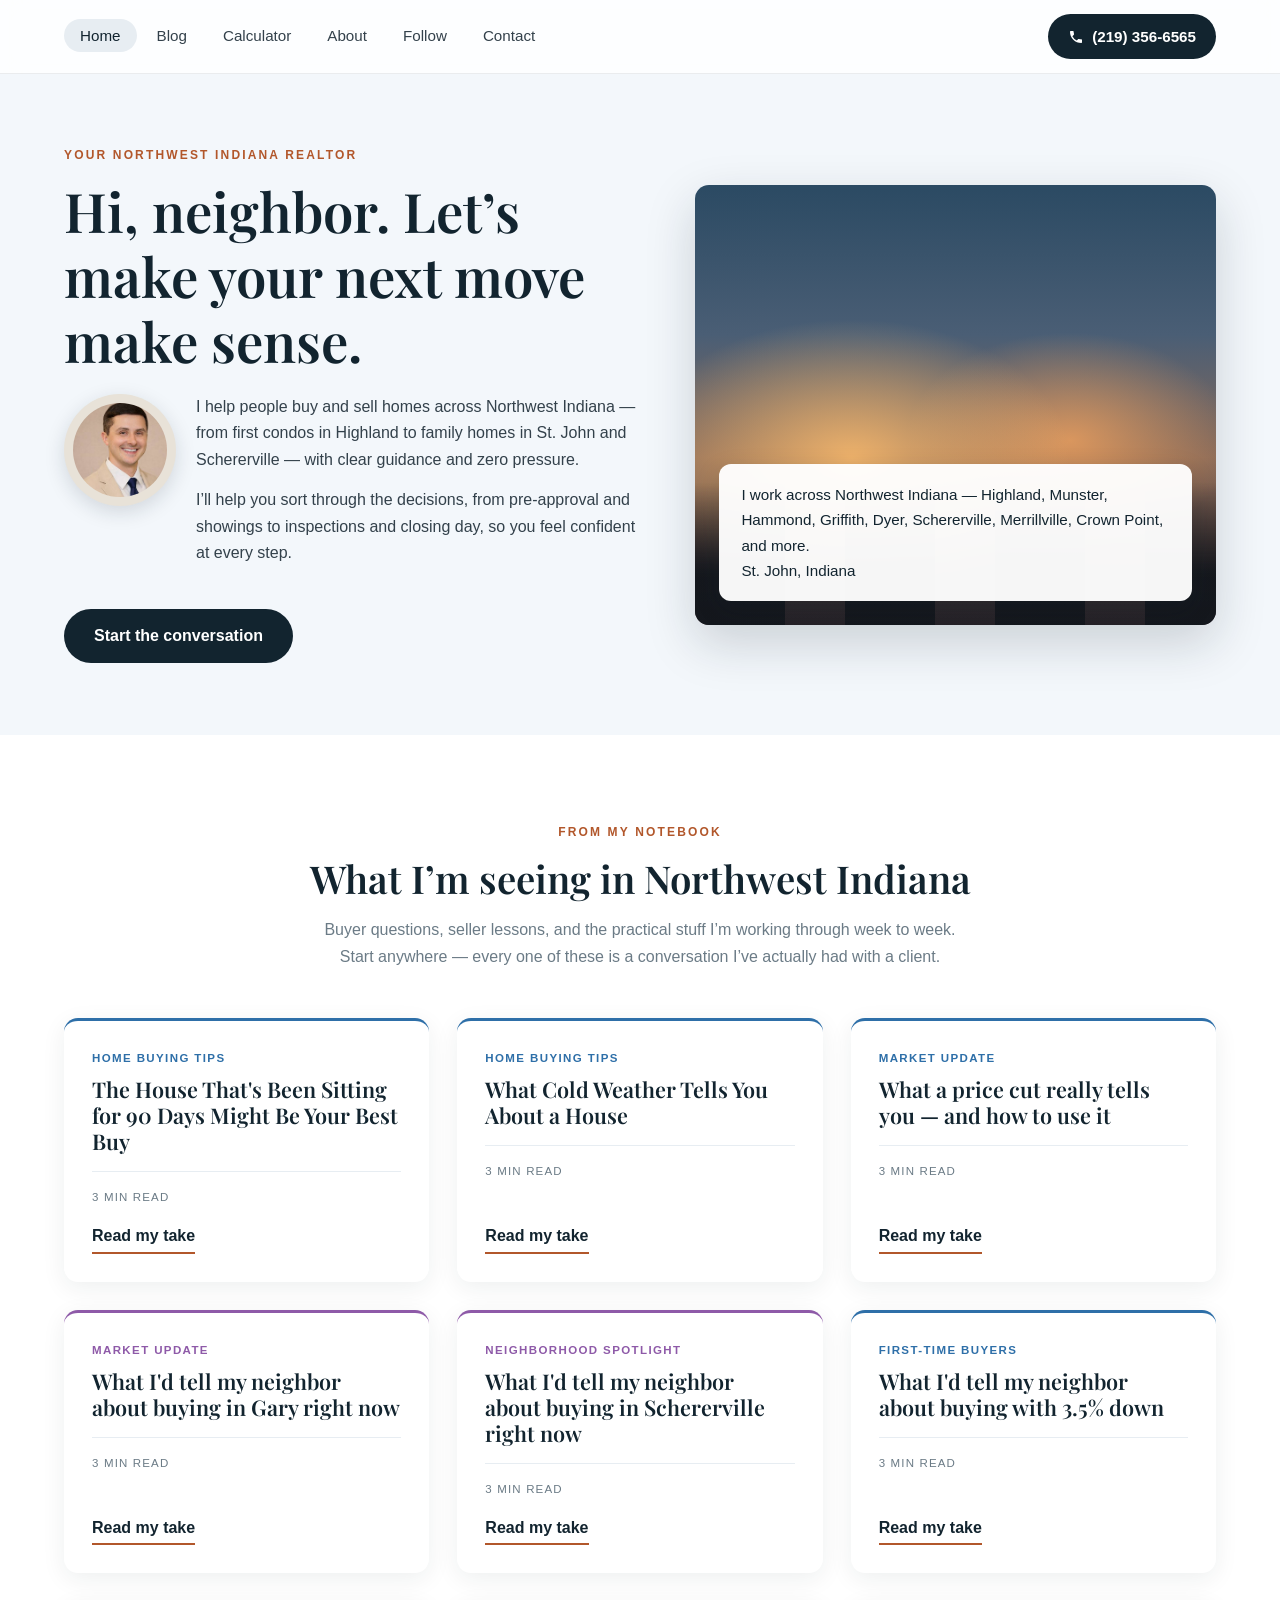
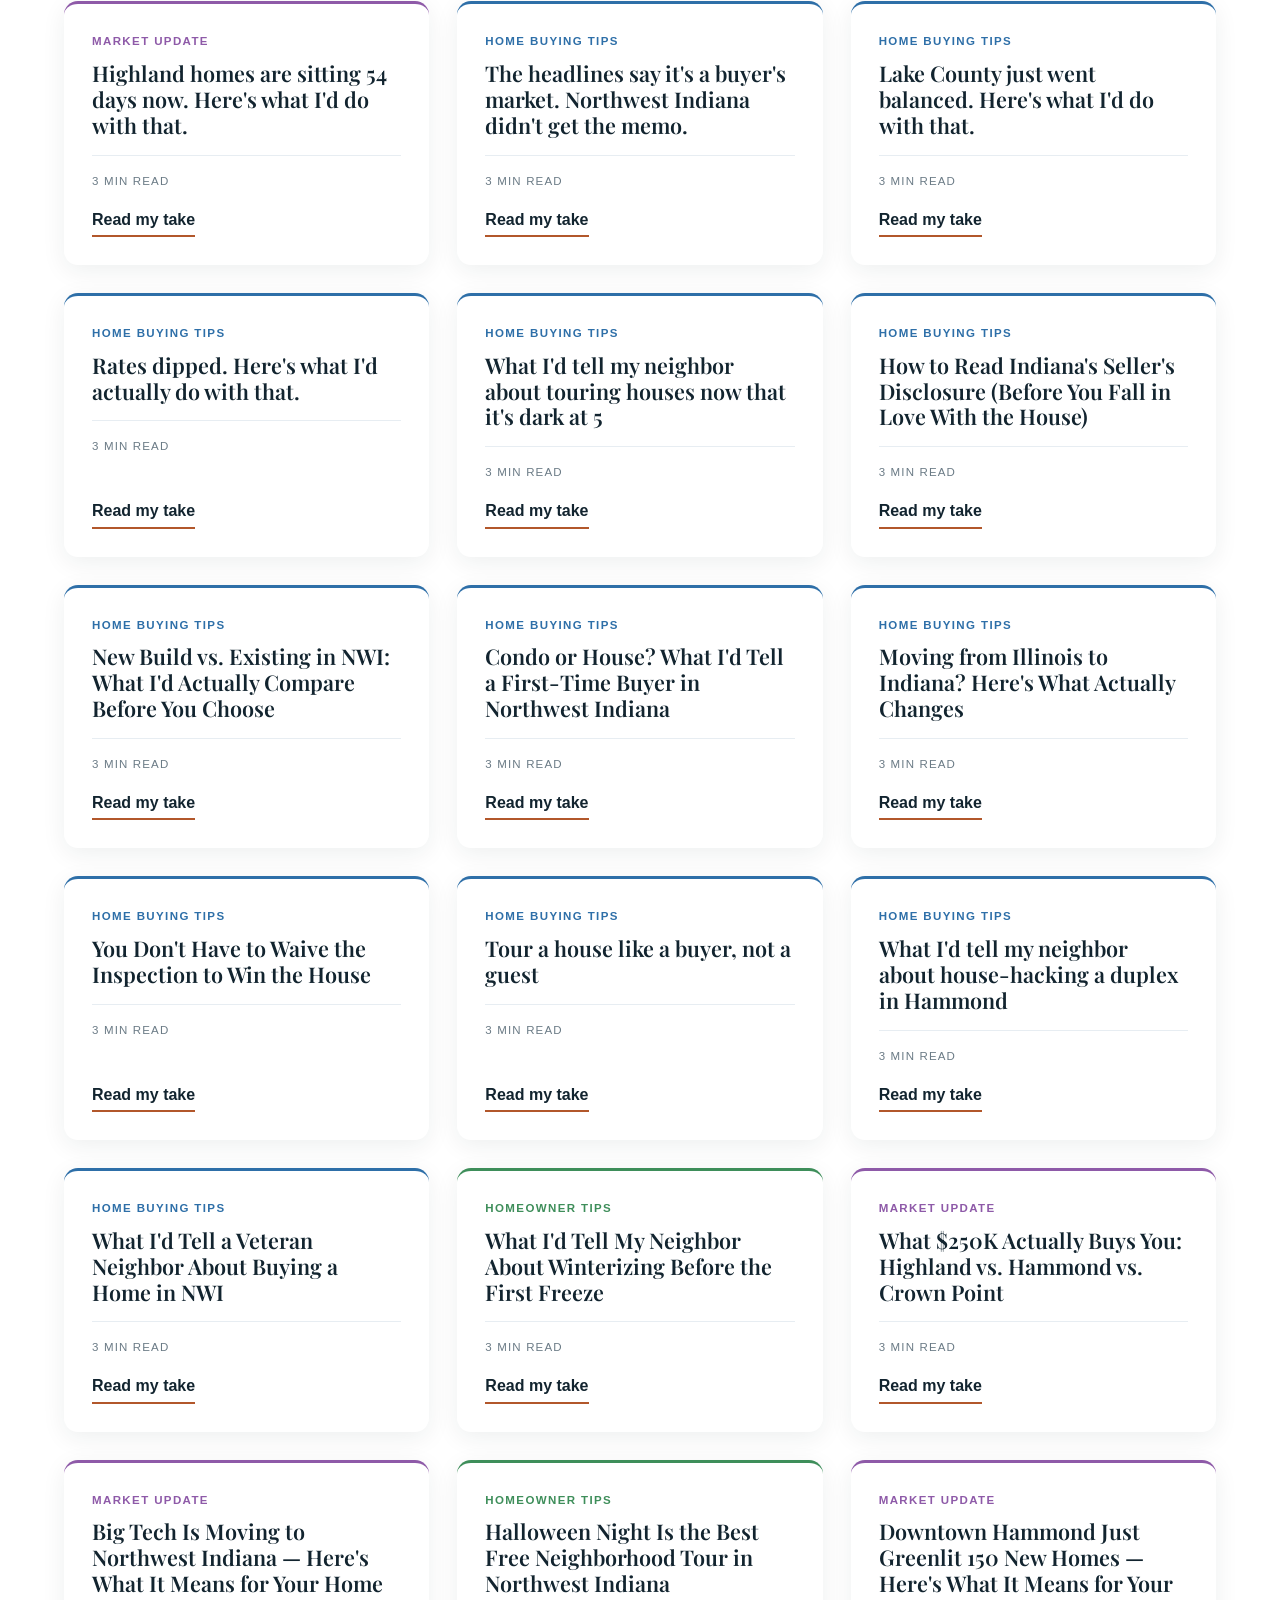
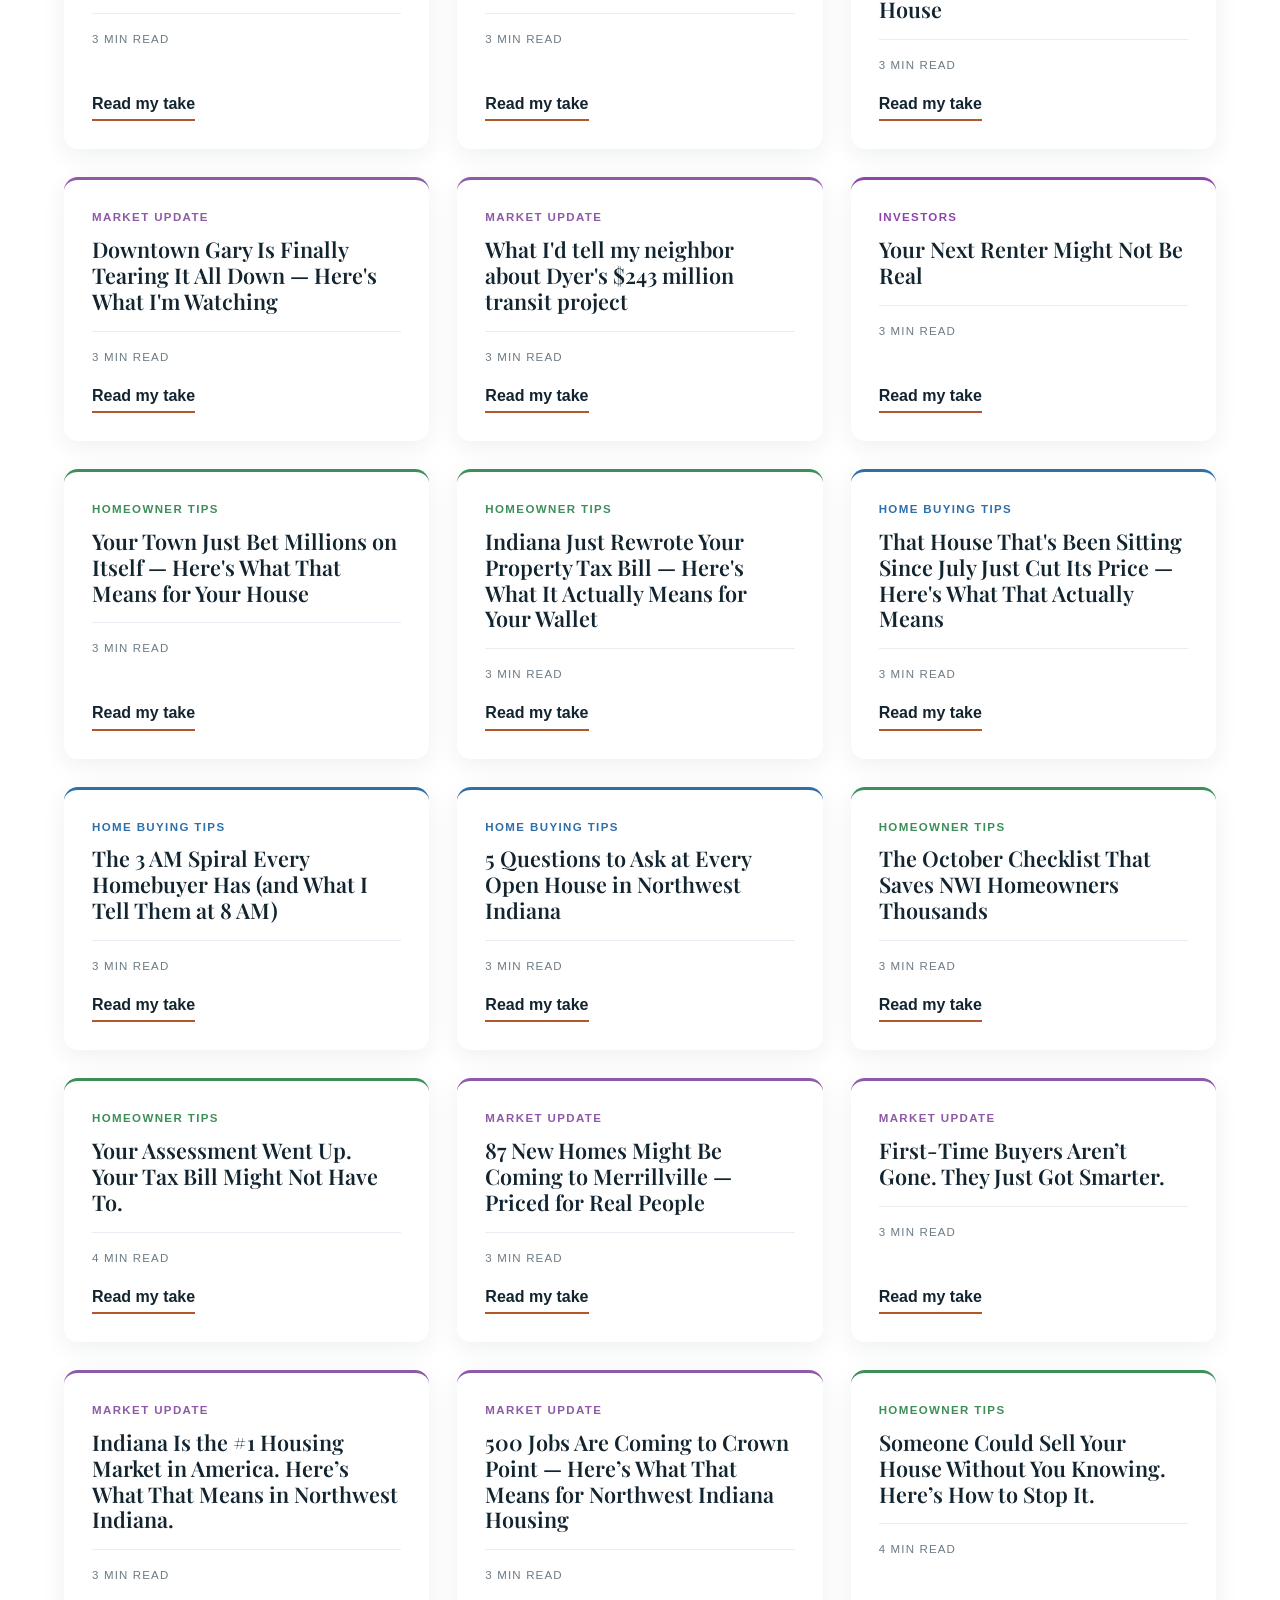
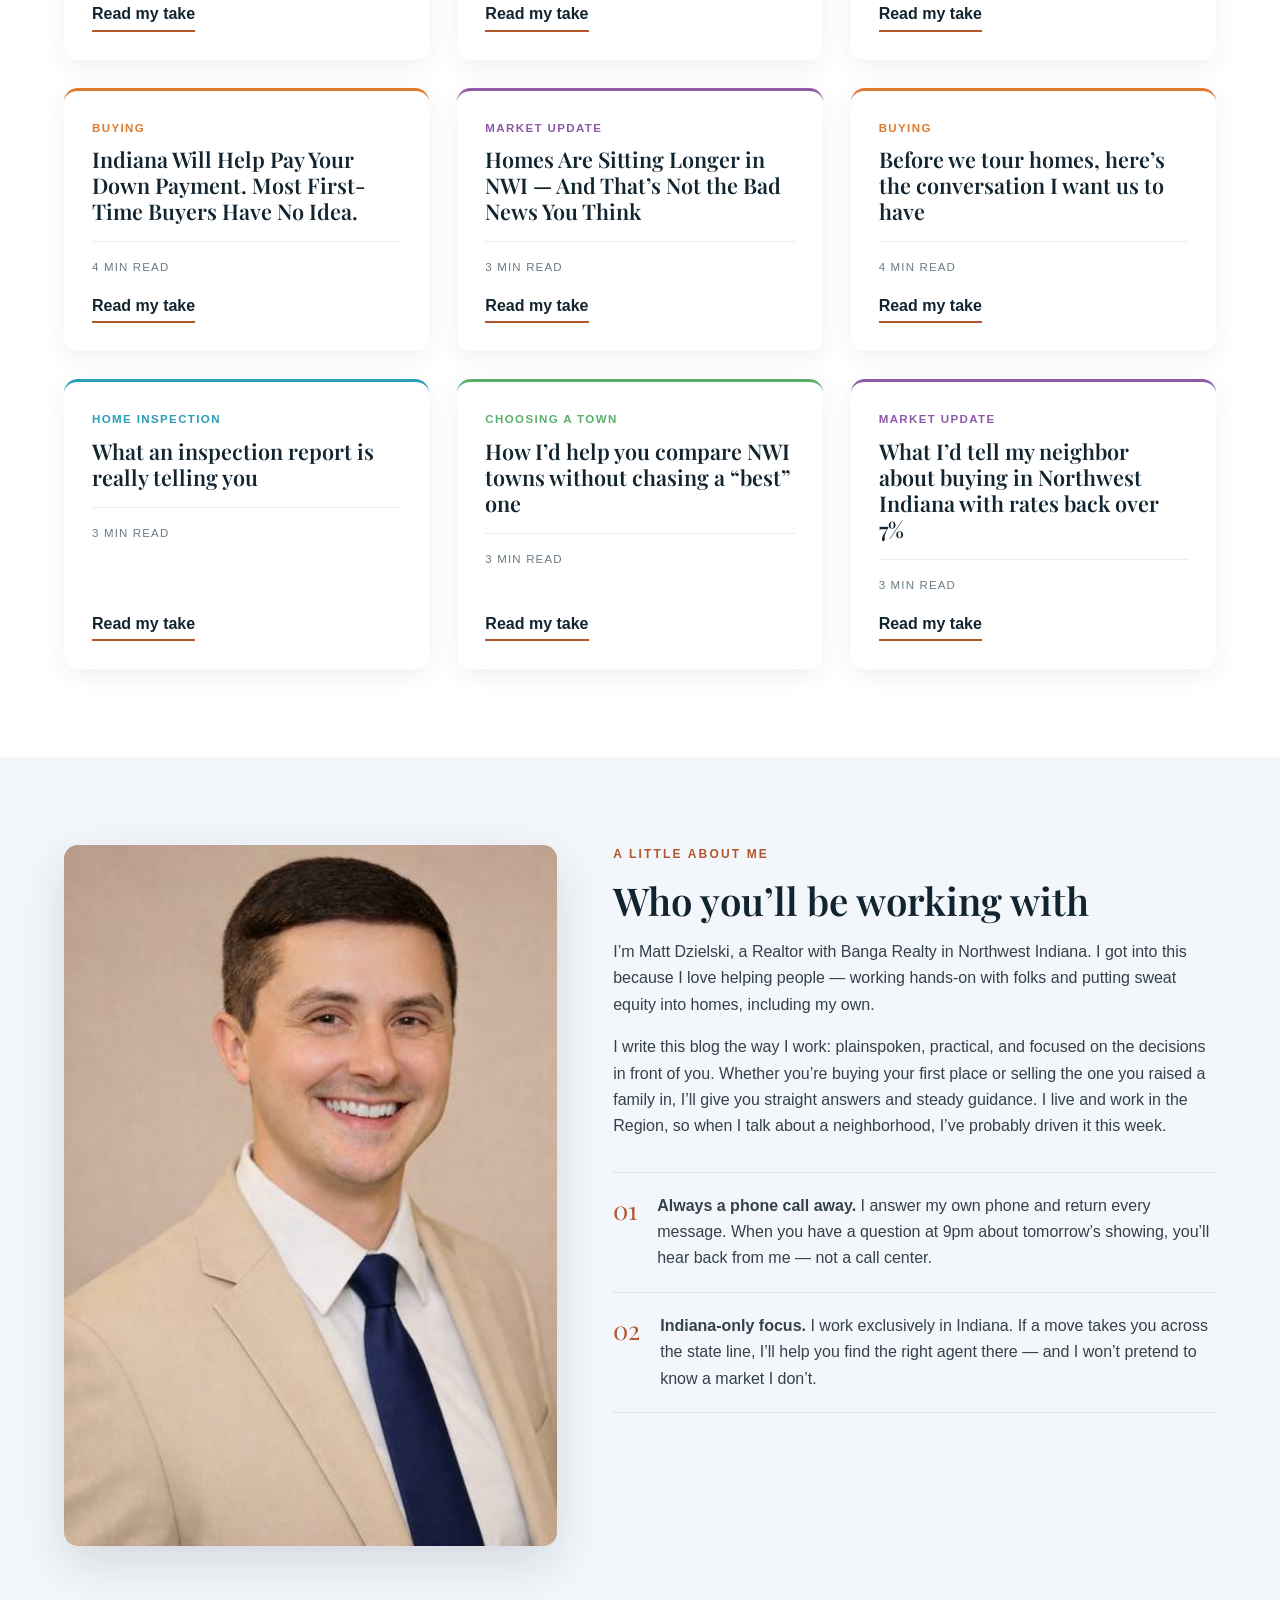
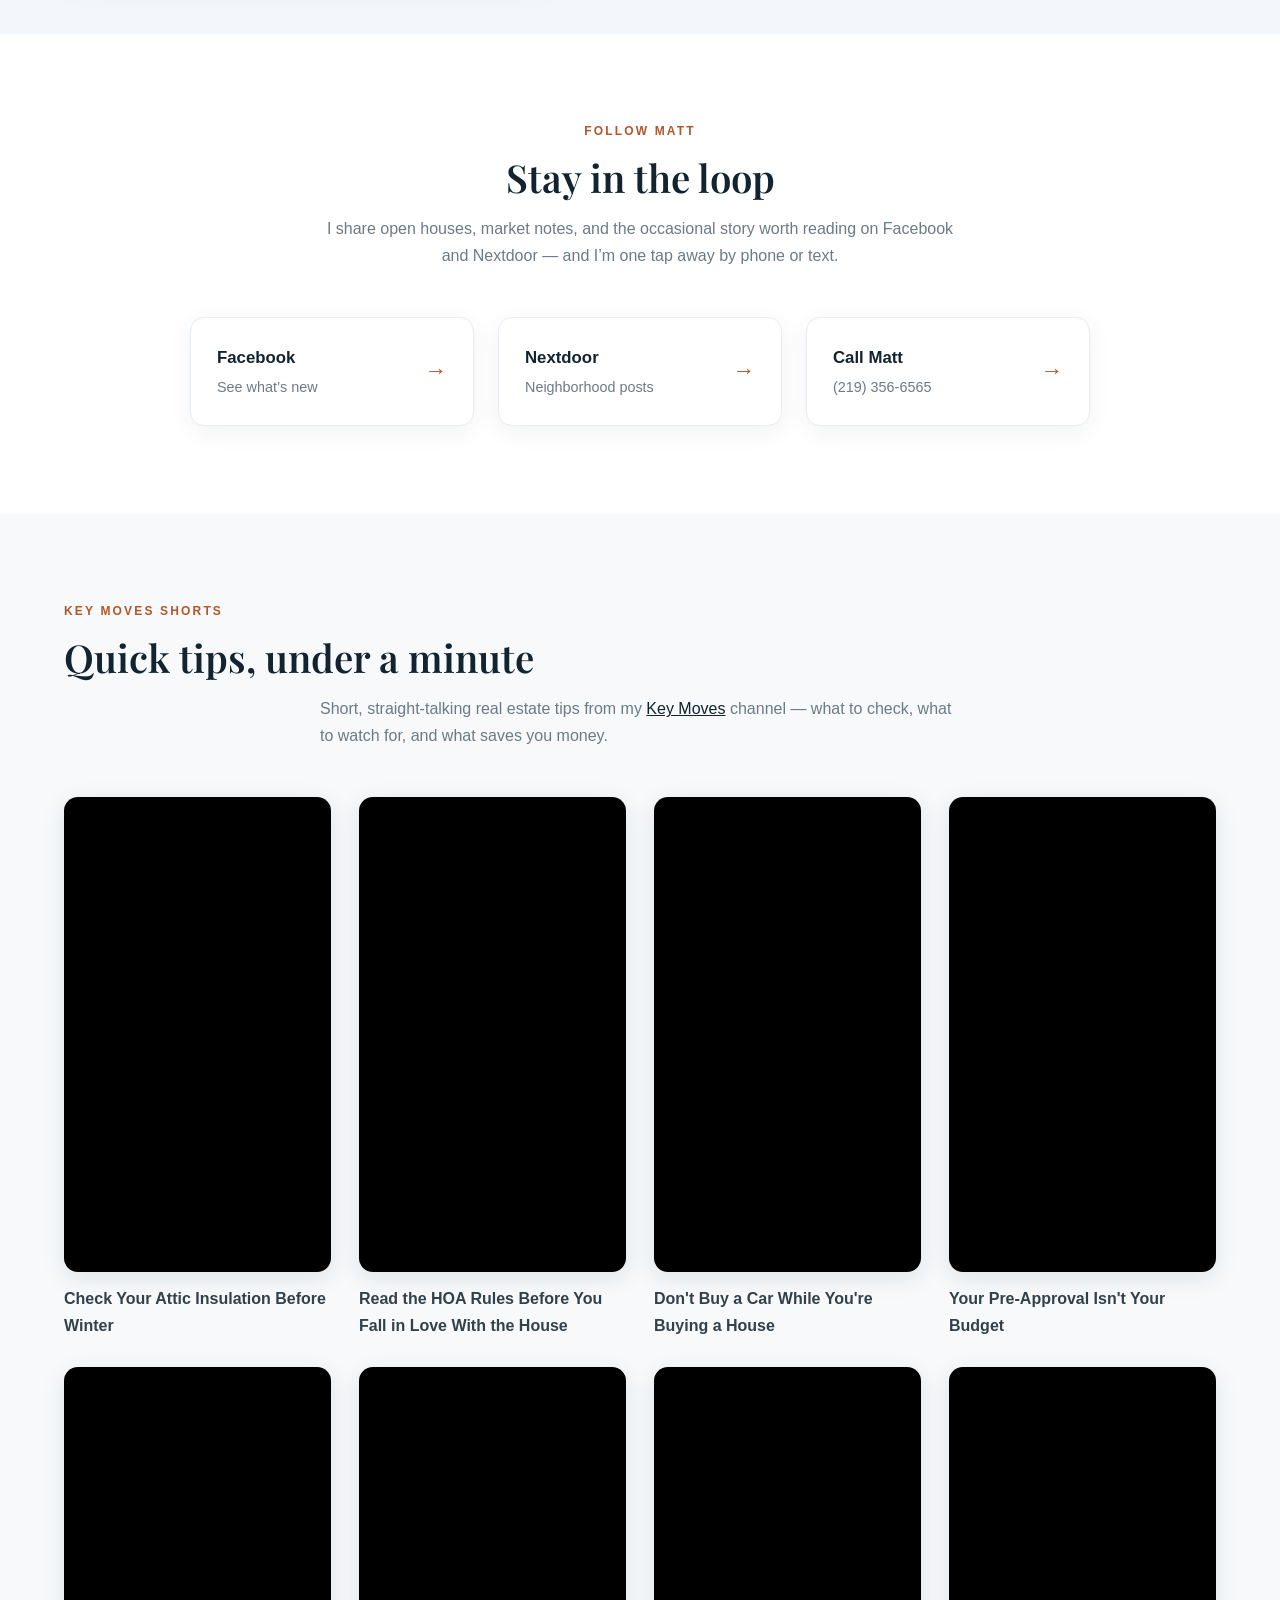
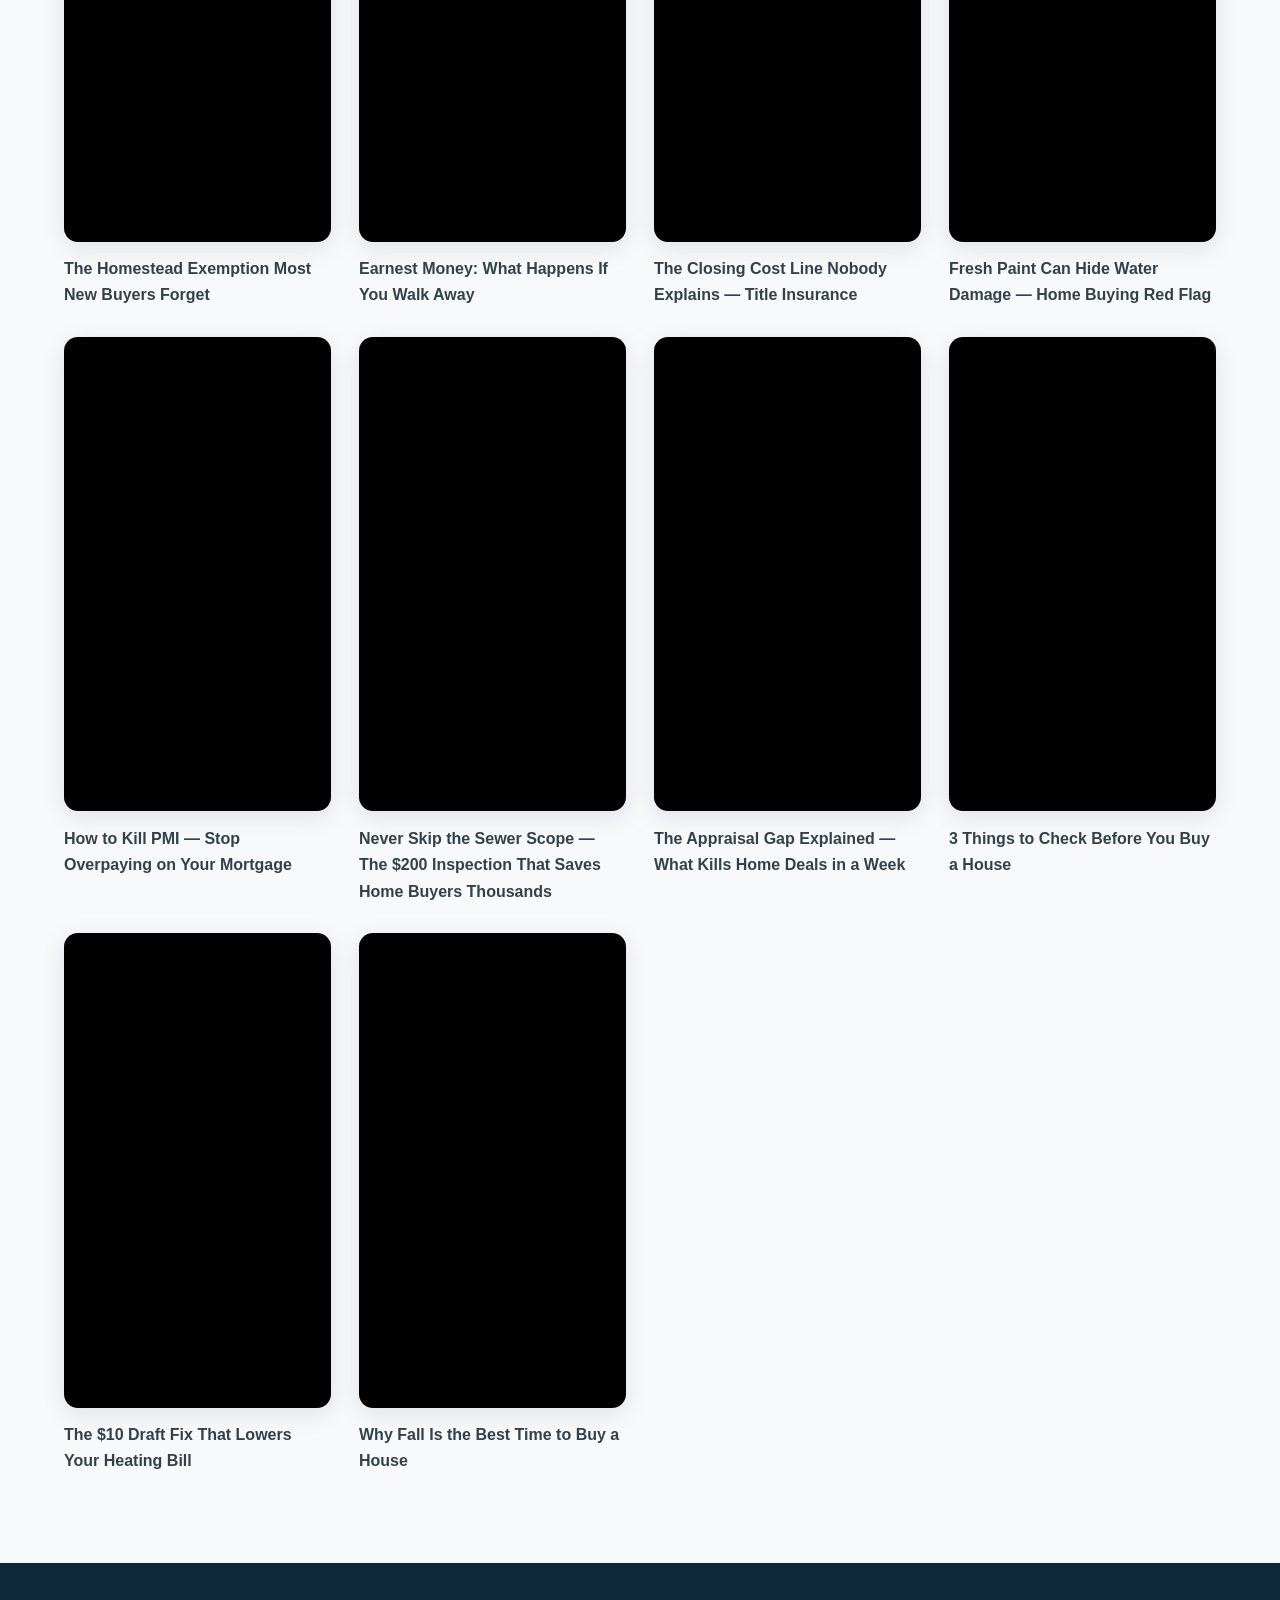
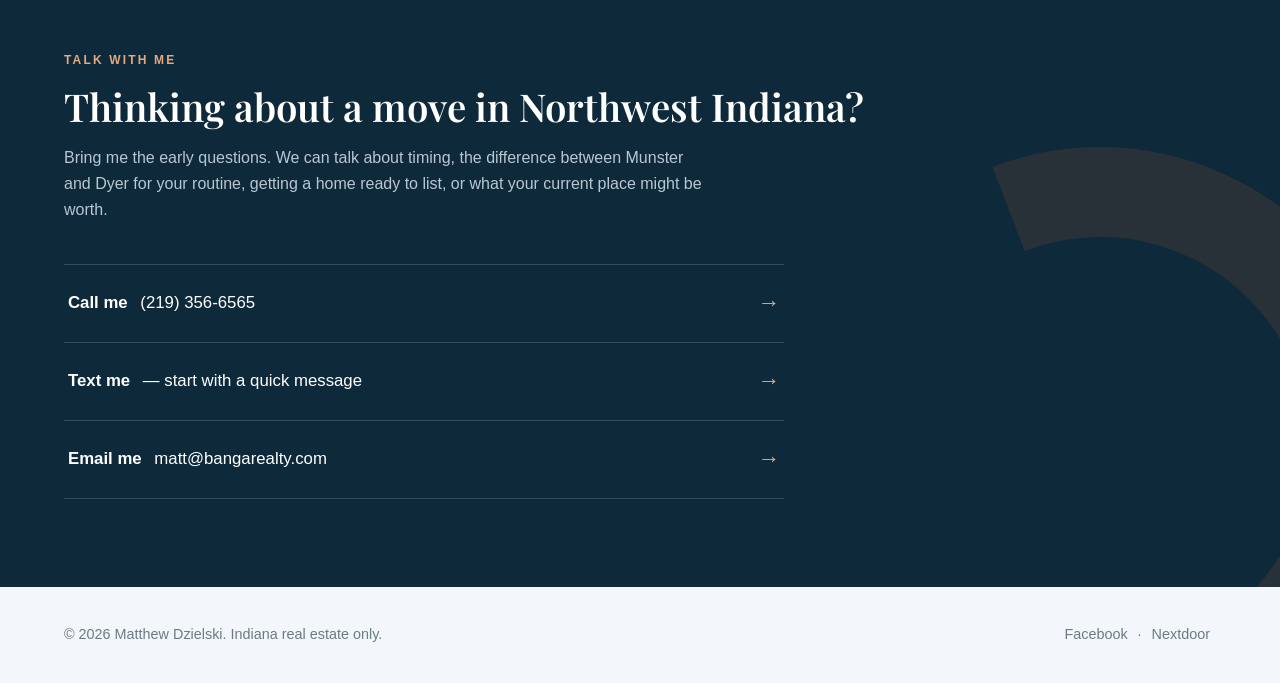
==== index.html @ 17bdb4d9 "Add article-46 card and JSON-LD: The House That's Been Sitting for 90 Days Might Be Your Best Buy" ====
<!DOCTYPE html>
<html lang="en-US">
<head>
  <!-- Google tag (gtag.js) -->
  <script async src="https://www.googletagmanager.com/gtag/js?id=G-08TRB13W7Y"></script>
  <script>
    window.dataLayer = window.dataLayer || [];
    function gtag(){dataLayer.push(arguments);}
    gtag('js', new Date());

    gtag('config', 'G-08TRB13W7Y');
  </script>
  <meta charset="utf-8">
  <meta name="viewport" content="width=device-width, initial-scale=1">
  <meta name="theme-color" content="#243B5C">
  <title>Northwest Indiana Realtor | Matthew Dzielski</title>
  <meta name="description" content="Matt Dzielski is a Realtor with Banga Realty serving Northwest Indiana — Highland, Munster, Hammond, Schererville, Dyer, Griffith, Crown Point, and Merrillville. Plainspoken buyer and seller guidance, Indiana only.">
  <link rel="canonical" href="https://matthew-dzielski.github.io/matthew-dzielski-blog/">
  <link rel="icon" href="data:image/svg+xml,%3Csvg xmlns='http://www.w3.org/2000/svg' viewBox='0 0 64 64'%3E%3Crect width='64' height='64' rx='14' fill='%23243B5C'/%3E%3Cpath d='M32 13 13 29h7v19h9V35h6v13h9V29h7z' fill='%23ffffff'/%3E%3C/svg%3E">
  <meta property="og:type" content="website">
  <meta property="og:site_name" content="Matthew Dzielski | Northwest Indiana Realtor">
  <meta property="og:title" content="Northwest Indiana Realtor | Matthew Dzielski">
  <meta property="og:description" content="Matt Dzielski is a Realtor with Banga Realty serving Northwest Indiana — Highland, Munster, Hammond, Schererville, Dyer, Griffith, Crown Point, and Merrillville. Plainspoken buyer and seller guidance, Indiana only.">
  <meta property="og:url" content="https://matthew-dzielski.github.io/matthew-dzielski-blog/">
  <meta property="og:image" content="https://matthew-dzielski.github.io/matthew-dzielski-blog/assets/matt-headshot.jpg">
  <meta property="og:image:alt" content="Matt Dzielski, Realtor with Banga Realty, serving Northwest Indiana">
  <meta name="twitter:card" content="summary">
  <meta name="twitter:title" content="Northwest Indiana Realtor | Matthew Dzielski">
  <meta name="twitter:description" content="Matt Dzielski is a Realtor with Banga Realty serving Northwest Indiana — Highland, Munster, Hammond, Schererville, Dyer, Griffith, Crown Point, and Merrillville. Plainspoken buyer and seller guidance, Indiana only.">
  <meta name="twitter:image" content="https://matthew-dzielski.github.io/matthew-dzielski-blog/assets/matt-headshot.jpg">
  <script type="application/ld+json">
{
  "@context": "https://schema.org",
  "@graph": [
    {
      "@type": "WebSite",
      "@id": "https://matthew-dzielski.github.io/matthew-dzielski-blog/#website",
      "url": "https://matthew-dzielski.github.io/matthew-dzielski-blog/",
      "name": "Matthew Dzielski | Northwest Indiana Realtor",
      "description": "Matt Dzielski is a Realtor with Banga Realty serving Northwest Indiana — Highland, Munster, Hammond, Schererville, Dyer, Griffith, Crown Point, and Merrillville. Plainspoken buyer and seller guidance, Indiana only.",
      "inLanguage": "en-US",
      "publisher": {
        "@id": "https://matthew-dzielski.github.io/matthew-dzielski-blog/#realtor"
      }
    },
    {
      "@type": "RealEstateAgent",
      "@id": "https://matthew-dzielski.github.io/matthew-dzielski-blog/#realtor",
      "name": "Matthew Dzielski, Realtor",
      "alternateName": "Matt Dzielski",
      "url": "https://matthew-dzielski.github.io/matthew-dzielski-blog/",
      "telephone": "+1-219-356-6565",
      "email": "matt@bangarealty.com",
      "identifier": "Indiana Real Estate License RB26000281",
      "description": "Matt Dzielski is a Realtor with Banga Realty serving Northwest Indiana — Highland, Munster, Hammond, Schererville, Dyer, Griffith, Crown Point, and Merrillville. Plainspoken buyer and seller guidance, Indiana only.",
      "brand": {
        "@type": "Brand",
        "name": "Banga Realty"
      },
      "areaServed": [
        {
          "@type": "City",
          "name": "Highland",
          "containedInPlace": {
            "@type": "State",
            "name": "Indiana",
            "addressCountry": "US"
          }
        },
        {
          "@type": "City",
          "name": "Munster",
          "containedInPlace": {
            "@type": "State",
            "name": "Indiana",
            "addressCountry": "US"
          }
        },
        {
          "@type": "City",
          "name": "Hammond",
          "containedInPlace": {
            "@type": "State",
            "name": "Indiana",
            "addressCountry": "US"
          }
        },
        {
          "@type": "City",
          "name": "Schererville",
          "containedInPlace": {
            "@type": "State",
            "name": "Indiana",
            "addressCountry": "US"
          }
        },
        {
          "@type": "City",
          "name": "Dyer",
          "containedInPlace": {
            "@type": "State",
            "name": "Indiana",
            "addressCountry": "US"
          }
        },
        {
          "@type": "City",
          "name": "Griffith",
          "containedInPlace": {
            "@type": "State",
            "name": "Indiana",
            "addressCountry": "US"
          }
        },
        {
          "@type": "City",
          "name": "Crown Point",
          "containedInPlace": {
            "@type": "State",
            "name": "Indiana",
            "addressCountry": "US"
          }
        },
        {
          "@type": "City",
          "name": "Merrillville",
          "containedInPlace": {
            "@type": "State",
            "name": "Indiana",
            "addressCountry": "US"
          }
        },
        {
          "@type": "City",
          "name": "St. John",
          "containedInPlace": {
            "@type": "State",
            "name": "Indiana",
            "addressCountry": "US"
          }
        }
      ],
      "sameAs": [
        "https://www.facebook.com/profile.php?id=61594921593557",
        "https://nextdoor.com/page/matthew-dzielski-realtor-highland-in/",
        "https://www.linkedin.com/in/matthewmdzielski/"
      ],
      "employee": {
        "@type": "Person",
        "name": "Matthew Dzielski",
        "jobTitle": "Realtor",
        "worksFor": {
          "@type": "Organization",
          "name": "Banga Realty"
        },
        "telephone": "+1-219-356-6565",
        "email": "matt@bangarealty.com"
      }
    },
    {
      "@type": "BlogPosting",
      "@id": "https://matthew-dzielski.github.io/matthew-dzielski-blog/#article-1",
      "headline": "Before we tour homes, here's the conversation I want us to have",
      "description": "The twenty-minute pre-tour conversation Matt has with every buyer: priorities, buying range, must-haves, ground rules, and money beyond the price.",
      "url": "https://matthew-dzielski.github.io/matthew-dzielski-blog/#blog",
      "inLanguage": "en-US",
      "datePublished": "2026-10-02",
      "dateModified": "2026-10-02",
      "author": { "@id": "https://matthew-dzielski.github.io/matthew-dzielski-blog/#realtor" },
      "publisher": { "@id": "https://matthew-dzielski.github.io/matthew-dzielski-blog/#realtor" },
      "about": "Northwest Indiana home buying"
    },
    {
      "@type": "BlogPosting",
      "@id": "https://matthew-dzielski.github.io/matthew-dzielski-blog/#article-2",
      "headline": "What an inspection report is really telling you",
      "description": "How to read a home inspection report: separating safety and structural items from ordinary maintenance, and when the right move is to walk away.",
      "url": "https://matthew-dzielski.github.io/matthew-dzielski-blog/#blog",
      "inLanguage": "en-US",
      "datePublished": "2026-10-02",
      "dateModified": "2026-10-02",
      "author": { "@id": "https://matthew-dzielski.github.io/matthew-dzielski-blog/#realtor" },
      "publisher": { "@id": "https://matthew-dzielski.github.io/matthew-dzielski-blog/#realtor" },
      "about": "Northwest Indiana home inspections"
    },
    {
      "@type": "BlogPosting",
      "@id": "https://matthew-dzielski.github.io/matthew-dzielski-blog/#article-3",
      "headline": "How I'd help you compare NWI towns without chasing a \u201cbest\u201d one",
      "description": "Comparing Northwest Indiana towns — Highland, Munster, Hammond, Griffith, Dyer, Schererville, Merrillville, Crown Point — by daily routine, not rankings.",
      "url": "https://matthew-dzielski.github.io/matthew-dzielski-blog/#blog",
      "inLanguage": "en-US",
      "datePublished": "2026-10-02",
      "dateModified": "2026-10-02",
      "author": { "@id": "https://matthew-dzielski.github.io/matthew-dzielski-blog/#realtor" },
      "publisher": { "@id": "https://matthew-dzielski.github.io/matthew-dzielski-blog/#realtor" },
      "about": "Northwest Indiana towns"
    },
    {
      "@type": "BlogPosting",
      "@id": "https://matthew-dzielski.github.io/matthew-dzielski-blog/#article-4",
      "headline": "What I'd tell my neighbor about buying in Northwest Indiana with rates back over 7%",
      "description": "Indiana's 30-year rate is back over 7.3%. What that means for Northwest Indiana buyers and sellers at a $277,000 median price.",
      "url": "https://matthew-dzielski.github.io/matthew-dzielski-blog/#blog",
      "inLanguage": "en-US",
      "datePublished": "2026-10-02",
      "dateModified": "2026-10-02",
      "author": { "@id": "https://matthew-dzielski.github.io/matthew-dzielski-blog/#realtor" },
      "publisher": { "@id": "https://matthew-dzielski.github.io/matthew-dzielski-blog/#realtor" },
      "about": "Northwest Indiana market update"
    },
    {
      "@type": "BlogPosting",
      "@id": "https://matthew-dzielski.github.io/matthew-dzielski-blog/#article-10",
      "headline": "First-Time Buyers Aren\u2019t Gone. They Just Got Smarter.",
      "description": "First-time buyers hit a record-low 21% nationally, but the ones closing changed the playbook. Why Northwest Indiana's $277K median and value towns like Hobart, Portage, and Griffith make it one of the last places first-timers can still win.",
      "url": "https://matthew-dzielski.github.io/matthew-dzielski-blog/#blog",
      "inLanguage": "en-US",
      "datePublished": "2026-10-08",
      "dateModified": "2026-10-08",
      "author": { "@id": "https://matthew-dzielski.github.io/matthew-dzielski-blog/#realtor" },
      "publisher": { "@id": "https://matthew-dzielski.github.io/matthew-dzielski-blog/#realtor" },
      "about": "Northwest Indiana market update"
    },
    {
      "@type": "BlogPosting",
      "@id": "https://matthew-dzielski.github.io/matthew-dzielski-blog/#article-11",
      "headline": "87 New Homes Might Be Coming to Merrillville \u2014 Priced for Real People",
      "description": "A developer proposed 87 new single-family homes in Merrillville's Savannah Ridge — ranches and Cape Cods in the low-to-mid $200,000s, under the NWI $277K median. What the Plan Commission wants first, and why early buyers win.",
      "url": "https://matthew-dzielski.github.io/matthew-dzielski-blog/#blog",
      "inLanguage": "en-US",
      "datePublished": "2026-10-09",
      "dateModified": "2026-10-09",
      "author": { "@id": "https://matthew-dzielski.github.io/matthew-dzielski-blog/#realtor" },
      "publisher": { "@id": "https://matthew-dzielski.github.io/matthew-dzielski-blog/#realtor" },
      "about": "Northwest Indiana market update"
    },
    {
      "@type": "BlogPosting",
      "@id": "https://matthew-dzielski.github.io/matthew-dzielski-blog/#article-18",
      "headline": "Your Town Just Bet Millions on Itself — Here's What That Means for Your House",
      "description": "Hobart approved $6.6M for Festival Park and Gary's airport landed a $10M tower grant. Where a town puts its money is the most honest signal for your home's value.",
      "url": "https://matthew-dzielski.github.io/matthew-dzielski-blog/#blog",
      "inLanguage": "en-US",
      "datePublished": "2026-10-16",
      "dateModified": "2026-10-16",
      "author": { "@id": "https://matthew-dzielski.github.io/matthew-dzielski-blog/#realtor" },
      "publisher": { "@id": "https://matthew-dzielski.github.io/matthew-dzielski-blog/#realtor" },
      "about": "Northwest Indiana homeowner tips"
    },
    {
      "@type": "BlogPosting",
      "@id": "https://matthew-dzielski.github.io/matthew-dzielski-blog/#article-29",
      "headline": "Tour a house like a buyer, not a guest",
      "description": "Open every closet, run the taps, check under the sinks and the electrical panel, stand in the basement and listen, then drive the street at night — the boring stuff is what costs you money later.",
      "url": "https://matthew-dzielski.github.io/matthew-dzielski-blog/#blog",
      "inLanguage": "en-US",
      "datePublished": "2026-10-27",
      "dateModified": "2026-10-27",
      "author": { "@id": "https://matthew-dzielski.github.io/matthew-dzielski-blog/#realtor" },
      "publisher": { "@id": "https://matthew-dzielski.github.io/matthew-dzielski-blog/#realtor" },
      "about": "Northwest Indiana home buying tips"
    },
    {
      "@type": "BlogPosting",
      "@id": "https://matthew-dzielski.github.io/matthew-dzielski-blog/#article-31",
      "headline": "You Don't Have to Waive the Inspection to Win the House",
      "description": "Keep the inspection, shorten the window to five or seven days, and limit it to the big stuff — roof, foundation, furnace, water. Sellers pick the offer most certain to close.",
      "url": "https://matthew-dzielski.github.io/matthew-dzielski-blog/#blog",
      "inLanguage": "en-US",
      "datePublished": "2026-10-29",
      "dateModified": "2026-10-29",
      "author": { "@id": "https://matthew-dzielski.github.io/matthew-dzielski-blog/#realtor" },
      "publisher": { "@id": "https://matthew-dzielski.github.io/matthew-dzielski-blog/#realtor" },
      "about": "Northwest Indiana home buying tips"
    },
    {
      "@type": "BlogPosting",
      "@id": "https://matthew-dzielski.github.io/matthew-dzielski-blog/#article-32",
      "headline": "Moving from Illinois to Indiana? Here's What Actually Changes",
      "description": "Indiana's 1% property-tax cap vs Cook County's ~2%, plus the commute, schools, and paperwork checklist for Chicago-area buyers eyeing Northwest Indiana.",
      "url": "https://matthew-dzielski.github.io/matthew-dzielski-blog/#blog",
      "inLanguage": "en-US",
      "datePublished": "2026-10-30",
      "dateModified": "2026-10-30",
      "author": { "@id": "https://matthew-dzielski.github.io/matthew-dzielski-blog/#realtor" },
      "publisher": { "@id": "https://matthew-dzielski.github.io/matthew-dzielski-blog/#realtor" },
      "about": "Northwest Indiana home buying tips"
    },
    {
      "@type": "BlogPosting",
      "@id": "https://matthew-dzielski.github.io/matthew-dzielski-blog/#article-33",
      "headline": "Condo or House? What I'd Tell a First-Time Buyer in Northwest Indiana",
      "description": "Condo vs single-family for a first-time NWI buyer: lower upkeep and entry price against space and control, the three questions that decide it, and why starter ranches in Highland, Munster, and Crown Point hold up.",
      "url": "https://matthew-dzielski.github.io/matthew-dzielski-blog/#blog",
      "inLanguage": "en-US",
      "datePublished": "2026-10-31",
      "dateModified": "2026-10-31",
      "author": { "@id": "https://matthew-dzielski.github.io/matthew-dzielski-blog/#realtor" },
      "publisher": { "@id": "https://matthew-dzielski.github.io/matthew-dzielski-blog/#realtor" },
      "about": "Northwest Indiana home buying tips"
    },
    {
      "@type": "BlogPosting",
      "@id": "https://matthew-dzielski.github.io/matthew-dzielski-blog/#article-34",
      "headline": "New Build vs. Existing in NWI: What I'd Actually Compare Before You Choose",
      "description": "New build vs existing in NWI: builder incentives and warranties against established neighborhoods and lower prices, with IAR medians and the cost-to-own comparison that actually decides it.",
      "url": "https://matthew-dzielski.github.io/matthew-dzielski-blog/#blog",
      "inLanguage": "en-US",
      "datePublished": "2026-11-01",
      "dateModified": "2026-11-01",
      "author": { "@id": "https://matthew-dzielski.github.io/matthew-dzielski-blog/#realtor" },
      "publisher": { "@id": "https://matthew-dzielski.github.io/matthew-dzielski-blog/#realtor" },
      "about": "Northwest Indiana home buying tips"
    },
    {
      "@type": "BlogPosting",
      "@id": "https://matthew-dzielski.github.io/matthew-dzielski-blog/#article-35",
      "headline": "How to Read Indiana's Seller's Disclosure (Before You Fall in Love With the House)",
      "description": "Indiana's State Form 46234, read the way a buyer should: water first, then system ages, then what's missing — and how the disclosure pairs with the inspection to shape your offer.",
      "url": "https://matthew-dzielski.github.io/matthew-dzielski-blog/#blog",
      "inLanguage": "en-US",
      "datePublished": "2026-11-02",
      "dateModified": "2026-11-02",
      "author": { "@id": "https://matthew-dzielski.github.io/matthew-dzielski-blog/#realtor" },
      "publisher": { "@id": "https://matthew-dzielski.github.io/matthew-dzielski-blog/#realtor" },
      "about": "Northwest Indiana home buying tips"
    },
    {
      "@type": "BlogPosting",
      "@id": "https://matthew-dzielski.github.io/matthew-dzielski-blog/#article-36",
      "headline": "What I'd tell my neighbor about touring houses now that it's dark at 5",
      "description": "Daylight for the house, nighttime for the neighborhood: the post-daylight-saving showing routine for NWI buyers — yard, drainage, and roof by day; streetlights, parking, and noise by night.",
      "url": "https://matthew-dzielski.github.io/matthew-dzielski-blog/#blog",
      "inLanguage": "en-US",
      "datePublished": "2026-11-03",
      "dateModified": "2026-11-03",
      "author": { "@id": "https://matthew-dzielski.github.io/matthew-dzielski-blog/#realtor" },
      "publisher": { "@id": "https://matthew-dzielski.github.io/matthew-dzielski-blog/#realtor" },
      "about": "Northwest Indiana home buying tips"
    },
    {
      "@type": "BlogPosting",
      "@id": "https://matthew-dzielski.github.io/matthew-dzielski-blog/#article-37",
      "headline": "Rates dipped. Here's what I'd actually do with that.",
      "description": "The 30-year fixed eased to 7.32% from the 7.40% 2026 high — the $16-a-month math, why direction matters more than the dip, and the three moves I'd make with it.",
      "url": "https://matthew-dzielski.github.io/matthew-dzielski-blog/#blog",
      "inLanguage": "en-US",
      "datePublished": "2026-11-05",
      "dateModified": "2026-11-05",
      "author": { "@id": "https://matthew-dzielski.github.io/matthew-dzielski-blog/#realtor" },
      "publisher": { "@id": "https://matthew-dzielski.github.io/matthew-dzielski-blog/#realtor" },
      "about": "Northwest Indiana home buying tips"
    },
    {
      "@type": "BlogPosting",
      "@id": "https://matthew-dzielski.github.io/matthew-dzielski-blog/#article-38",
      "headline": "Lake County just went balanced. Here's what I'd do with that.",
      "description": "Realtor.com October 2026 Lake County numbers: median list $309,997, median sold $280,822, 57 days on market, selling at 99% of asking — what a balanced market means for NWI buyers and sellers.",
      "url": "https://matthew-dzielski.github.io/matthew-dzielski-blog/#blog",
      "inLanguage": "en-US",
      "datePublished": "2026-11-06",
      "dateModified": "2026-11-06",
      "author": { "@id": "https://matthew-dzielski.github.io/matthew-dzielski-blog/#realtor" },
      "publisher": { "@id": "https://matthew-dzielski.github.io/matthew-dzielski-blog/#realtor" },
      "about": "Northwest Indiana home buying tips"
    },
    {
      "@type": "BlogPosting",
      "@id": "https://matthew-dzielski.github.io/matthew-dzielski-blog/#article-39",
      "headline": "The headlines say it's a buyer's market. Northwest Indiana didn't get the memo.",
      "description": "41 of the 50 biggest metros are buyer's markets and sellers outnumber buyers 63% nationally — but NWI prices are still climbing about 6%. What the national numbers mean for buyers and sellers in Lake and Porter counties.",
      "url": "https://matthew-dzielski.github.io/matthew-dzielski-blog/#blog",
      "inLanguage": "en-US",
      "datePublished": "2026-11-07",
      "dateModified": "2026-11-07",
      "author": { "@id": "https://matthew-dzielski.github.io/matthew-dzielski-blog/#realtor" },
      "publisher": { "@id": "https://matthew-dzielski.github.io/matthew-dzielski-blog/#realtor" },
      "about": "Northwest Indiana home buying tips"
    },
    {
      "@type": "BlogPosting",
      "@id": "https://matthew-dzielski.github.io/matthew-dzielski-blog/#article-40",
      "headline": "Highland homes are sitting 54 days now. Here's what I'd do with that.",
      "description": "Highland, IN homes now sit 54 days before selling, nearly twice the 28 days a year ago — while median list ($275,000) and sold ($274,950) prices hold. What the slower pace means for Highland buyers and sellers.",
      "url": "https://matthew-dzielski.github.io/matthew-dzielski-blog/#blog",
      "inLanguage": "en-US",
      "datePublished": "2026-11-08",
      "dateModified": "2026-11-08",
      "author": { "@id": "https://matthew-dzielski.github.io/matthew-dzielski-blog/#realtor" },
      "publisher": { "@id": "https://matthew-dzielski.github.io/matthew-dzielski-blog/#realtor" },
      "about": "Northwest Indiana market update"
    },
    {
      "@type": "BlogPosting",
      "@id": "https://matthew-dzielski.github.io/matthew-dzielski-blog/#article-41",
      "headline": "What I'd tell my neighbor about buying with 3.5% down",
      "description": "FHA loans let you buy with 3.5% down at 580+ credit — $9,625 on a $275,000 Northwest Indiana home, not $55,000. The 2026 Indiana FHA limit is $541,287, plus the mortgage-insurance catches to know first.",
      "url": "https://matthew-dzielski.github.io/matthew-dzielski-blog/#blog",
      "inLanguage": "en-US",
      "datePublished": "2026-11-09",
      "dateModified": "2026-11-09",
      "author": { "@id": "https://matthew-dzielski.github.io/matthew-dzielski-blog/#realtor" },
      "publisher": { "@id": "https://matthew-dzielski.github.io/matthew-dzielski-blog/#realtor" },
      "about": "Northwest Indiana first-time home buying"
    },
    {
      "@type": "BlogPosting",
      "@id": "https://matthew-dzielski.github.io/matthew-dzielski-blog/#article-42",
      "headline": "What I'd tell my neighbor about buying in Schererville right now",
      "description": "Schererville's typical home sells $335,000–$362,000 this fall and goes under contract in about three weeks, with listings down a third from last year. Lake Central schools, brick ranches, and I-80/94 and I-65 access without the Munster or St. John premium.",
      "url": "https://matthew-dzielski.github.io/matthew-dzielski-blog/#blog",
      "inLanguage": "en-US",
      "datePublished": "2026-11-10",
      "dateModified": "2026-11-10",
      "author": { "@id": "https://matthew-dzielski.github.io/matthew-dzielski-blog/#realtor" },
      "publisher": { "@id": "https://matthew-dzielski.github.io/matthew-dzielski-blog/#realtor" },
      "about": "Northwest Indiana neighborhood spotlight"
    },
    {
      "@type": "BlogPosting",
      "@id": "https://matthew-dzielski.github.io/matthew-dzielski-blog/#article-43",
      "headline": "What I'd tell my neighbor about buying in Gary right now",
      "description": "Gary's median asking price is about $123,000, down 12.5% from a year ago, with 253 homes for sale and November the month with the most choice. Block by block, the deal is real — if you walk the street and get a real inspection.",
      "url": "https://matthew-dzielski.github.io/matthew-dzielski-blog/#blog",
      "inLanguage": "en-US",
      "datePublished": "2026-11-11",
      "dateModified": "2026-11-11",
      "author": { "@id": "https://matthew-dzielski.github.io/matthew-dzielski-blog/#realtor" },
      "publisher": { "@id": "https://matthew-dzielski.github.io/matthew-dzielski-blog/#realtor" },
      "about": "Northwest Indiana market update"
    },
    {
      "@type": "BlogPosting",
      "@id": "https://matthew-dzielski.github.io/matthew-dzielski-blog/#article-44",
      "headline": "What a price cut really tells you — and how to use it",
      "description": "In Gary nearly 1 in 3 listings has had a price cut, and across Indiana it's about 1 in 5. A cut is information, not a warning — here's how I read one: days on market, size of the cut, and what the neighbors actually sold for.",
      "url": "https://matthew-dzielski.github.io/matthew-dzielski-blog/#blog",
      "inLanguage": "en-US",
      "datePublished": "2026-11-12",
      "dateModified": "2026-11-12",
      "author": { "@id": "https://matthew-dzielski.github.io/matthew-dzielski-blog/#realtor" },
      "publisher": { "@id": "https://matthew-dzielski.github.io/matthew-dzielski-blog/#realtor" },
      "about": "Northwest Indiana market update"
    },
    {
      "@type": "BlogPosting",
      "@id": "https://matthew-dzielski.github.io/matthew-dzielski-blog/#article-45",
      "headline": "What Cold Weather Tells You About a House",
      "description": "Snow's falling and the cold is settling in over Northwest Indiana. Cold weather shows you things a sunny showing never will — drafty windows, a struggling furnace, pipes on outside walls, and ice dams. The five things I check at a winter showing.",
      "url": "https://matthew-dzielski.github.io/matthew-dzielski-blog/#blog",
      "inLanguage": "en-US",
      "datePublished": "2026-11-13",
      "dateModified": "2026-11-13",
      "author": { "@id": "https://matthew-dzielski.github.io/matthew-dzielski-blog/#realtor" },
      "publisher": { "@id": "https://matthew-dzielski.github.io/matthew-dzielski-blog/#realtor" },
      "about": "Northwest Indiana home buying tips"
    },
    {
      "@type": "BlogPosting",
      "@id": "https://matthew-dzielski.github.io/matthew-dzielski-blog/#article-46",
      "headline": "The House That's Been Sitting for 90 Days Might Be Your Best Buy",
      "description": "A house that's been sitting for 90 days isn't always a bad house — in Lake County homes average about 53 days on market and nearly 1 in 3 listings has had a price cut. The three questions I ask about every stale listing, and when to make your move.",
      "url": "https://matthew-dzielski.github.io/matthew-dzielski-blog/#blog",
      "inLanguage": "en-US",
      "datePublished": "2026-11-14",
      "dateModified": "2026-11-14",
      "author": { "@id": "https://matthew-dzielski.github.io/matthew-dzielski-blog/#realtor" },
      "publisher": { "@id": "https://matthew-dzielski.github.io/matthew-dzielski-blog/#realtor" },
      "about": "Northwest Indiana home buying tips"
    },
    {
      "@type": "BlogPosting",
      "@id": "https://matthew-dzielski.github.io/matthew-dzielski-blog/#article-28",
      "headline": "What I'd tell my neighbor about house-hacking a duplex in Hammond",
      "description": "In Hammond and East Chicago you can buy a duplex, live in one side, and let the other side's rent cover most of your mortgage — the $950-a-side math, the 1% rule as a filter, and the lifestyle check before you buy.",
      "url": "https://matthew-dzielski.github.io/matthew-dzielski-blog/#blog",
      "inLanguage": "en-US",
      "datePublished": "2026-10-26",
      "dateModified": "2026-10-26",
      "author": { "@id": "https://matthew-dzielski.github.io/matthew-dzielski-blog/#realtor" },
      "publisher": { "@id": "https://matthew-dzielski.github.io/matthew-dzielski-blog/#realtor" },
      "about": "Northwest Indiana home buying tips"
    },
    {
      "@type": "BlogPosting",
      "@id": "https://matthew-dzielski.github.io/matthew-dzielski-blog/#article-27",
      "headline": "What I'd Tell a Veteran Neighbor About Buying a Home in NWI",
      "description": "If you served, you probably have a homebuying benefit you haven't used: a VA loan means $0 down, no monthly PMI, and a funding fee waived entirely for veterans receiving VA disability compensation.",
      "url": "https://matthew-dzielski.github.io/matthew-dzielski-blog/#blog",
      "inLanguage": "en-US",
      "datePublished": "2026-10-25",
      "dateModified": "2026-10-25",
      "author": { "@id": "https://matthew-dzielski.github.io/matthew-dzielski-blog/#realtor" },
      "publisher": { "@id": "https://matthew-dzielski.github.io/matthew-dzielski-blog/#realtor" },
      "about": "Northwest Indiana home buying tips"
    },
    {
      "@type": "BlogPosting",
      "@id": "https://matthew-dzielski.github.io/matthew-dzielski-blog/#article-26",
      "headline": "What I'd Tell My Neighbor About Winterizing Before the First Freeze",
      "description": "The first frost around here usually shows up in late October — furnace, outdoor faucets, gutters, and drafts this weekend, plus the two things people forget: the AC cover and the sump discharge line.",
      "url": "https://matthew-dzielski.github.io/matthew-dzielski-blog/#blog",
      "inLanguage": "en-US",
      "datePublished": "2026-10-24",
      "dateModified": "2026-10-24",
      "author": { "@id": "https://matthew-dzielski.github.io/matthew-dzielski-blog/#realtor" },
      "publisher": { "@id": "https://matthew-dzielski.github.io/matthew-dzielski-blog/#realtor" },
      "about": "Northwest Indiana homeowner tips"
    },
    {
      "@type": "BlogPosting",
      "@id": "https://matthew-dzielski.github.io/matthew-dzielski-blog/#article-25",
      "headline": "What $250K Actually Buys You: Highland vs. Hammond vs. Crown Point",
      "description": "I shopped a $250K budget in Highland, Hammond, and Crown Point — a 2,165 sq ft Highland home at $245,900, a fully renovated Hammond 3-bed at $249,900, a Crown Point ranch at $250K — and where the money works hardest.",
      "url": "https://matthew-dzielski.github.io/matthew-dzielski-blog/#blog",
      "inLanguage": "en-US",
      "datePublished": "2026-10-23",
      "dateModified": "2026-10-23",
      "author": { "@id": "https://matthew-dzielski.github.io/matthew-dzielski-blog/#realtor" },
      "publisher": { "@id": "https://matthew-dzielski.github.io/matthew-dzielski-blog/#realtor" },
      "about": "Northwest Indiana real estate market update"
    },
    {
      "@type": "BlogPosting",
      "@id": "https://matthew-dzielski.github.io/matthew-dzielski-blog/#article-24",
      "headline": "Big Tech Is Moving to Northwest Indiana — Here's What It Means for Your Home",
      "description": "Microsoft signed a 20-year NiSource power deal for its $1B La Porte data center campus, Wylie Capital got preliminary approval for a $600M Merrillville campus, and Amazon keeps surfacing in Portage — what new tech jobs mean for housing demand in La Porte, Merrillville, Hobart and Portage.",
      "url": "https://matthew-dzielski.github.io/matthew-dzielski-blog/#blog",
      "inLanguage": "en-US",
      "datePublished": "2026-10-22",
      "dateModified": "2026-10-22",
      "author": { "@id": "https://matthew-dzielski.github.io/matthew-dzielski-blog/#realtor" },
      "publisher": { "@id": "https://matthew-dzielski.github.io/matthew-dzielski-blog/#realtor" },
      "about": "Northwest Indiana real estate market update"
    },
    {
      "@type": "BlogPosting",
      "@id": "https://matthew-dzielski.github.io/matthew-dzielski-blog/#article-23",
      "headline": "Halloween Night Is the Best Free Neighborhood Tour in Northwest Indiana",
      "description": "Trick-or-treat hours for Highland, Schererville, Dyer, Cedar Lake, Lowell and Winfield, the best decorated homes and Halloween events across NWI — and why Halloween night tells you more about a neighborhood than any listing.",
      "url": "https://matthew-dzielski.github.io/matthew-dzielski-blog/#blog",
      "inLanguage": "en-US",
      "datePublished": "2026-10-21",
      "dateModified": "2026-10-21",
      "author": { "@id": "https://matthew-dzielski.github.io/matthew-dzielski-blog/#realtor" },
      "publisher": { "@id": "https://matthew-dzielski.github.io/matthew-dzielski-blog/#realtor" },
      "about": "Northwest Indiana homeowner tips"
    },
    {
      "@type": "BlogPosting",
      "@id": "https://matthew-dzielski.github.io/matthew-dzielski-blog/#article-22",
      "headline": "Downtown Hammond Just Greenlit 150 New Homes — Here's What It Means for Your House",
      "description": "Hammond approved a 150-unit downtown housing development, plus an active Gateway Station transit-oriented development RFP — roughly 200 units in the pipeline. What it means for homeowners in Hammond, Hessville, and Robertsdale.",
      "url": "https://matthew-dzielski.github.io/matthew-dzielski-blog/#blog",
      "inLanguage": "en-US",
      "datePublished": "2026-10-20",
      "dateModified": "2026-10-20",
      "author": { "@id": "https://matthew-dzielski.github.io/matthew-dzielski-blog/#realtor" },
      "publisher": { "@id": "https://matthew-dzielski.github.io/matthew-dzielski-blog/#realtor" },
      "about": "Northwest Indiana market update"
    },
    {
      "@type": "BlogPosting",
      "@id": "https://matthew-dzielski.github.io/matthew-dzielski-blog/#article-21",
      "headline": "Downtown Gary Is Finally Tearing It All Down — Here's What I'm Watching",
      "description": "Four major downtown Gary buildings are coming down at once under an $80M blight-elimination campaign. What's planned for the cleared land, and what it means for surrounding home values.",
      "url": "https://matthew-dzielski.github.io/matthew-dzielski-blog/#blog",
      "inLanguage": "en-US",
      "datePublished": "2026-10-19",
      "dateModified": "2026-10-19",
      "author": { "@id": "https://matthew-dzielski.github.io/matthew-dzielski-blog/#realtor" },
      "publisher": { "@id": "https://matthew-dzielski.github.io/matthew-dzielski-blog/#realtor" },
      "about": "Northwest Indiana market update"
    },
    {
      "@type": "BlogPosting",
      "@id": "https://matthew-dzielski.github.io/matthew-dzielski-blog/#article-20",
      "headline": "What I'd tell my neighbor about Dyer's $243 million transit project",
      "description": "The RDA backed a $243M Central Park Commons development next to the new Munster/Dyer South Shore station: 363 townhomes, 199 senior units, a grocery store, and a Hilton. What it means for south Lake County buyers and homeowners.",
      "url": "https://matthew-dzielski.github.io/matthew-dzielski-blog/#blog",
      "inLanguage": "en-US",
      "datePublished": "2026-10-18",
      "dateModified": "2026-10-18",
      "author": { "@id": "https://matthew-dzielski.github.io/matthew-dzielski-blog/#realtor" },
      "publisher": { "@id": "https://matthew-dzielski.github.io/matthew-dzielski-blog/#realtor" },
      "about": "Northwest Indiana market update"
    },
    {
      "@type": "BlogPosting",
      "@id": "https://matthew-dzielski.github.io/matthew-dzielski-blog/#article-19",
      "headline": "Your Next Renter Might Not Be Real",
      "description": "Rental applicants are using AI to fake pay stubs, invent employers, and generate fake IDs. Four screening steps every Northwest Indiana landlord should take before handing over the keys.",
      "url": "https://matthew-dzielski.github.io/matthew-dzielski-blog/#blog",
      "inLanguage": "en-US",
      "datePublished": "2026-10-17",
      "dateModified": "2026-10-17",
      "author": { "@id": "https://matthew-dzielski.github.io/matthew-dzielski-blog/#realtor" },
      "publisher": { "@id": "https://matthew-dzielski.github.io/matthew-dzielski-blog/#realtor" },
      "about": "Northwest Indiana investor tips"
    },
    {
      "@type": "BlogPosting",
      "@id": "https://matthew-dzielski.github.io/matthew-dzielski-blog/#article-17",
      "headline": "Indiana Just Rewrote Your Property Tax Bill — Here's What It Actually Means for Your Wallet",
      "description": "Indiana's SEA 1 property tax overhaul: Lake County faces a $33M revenue drop and Northwest Indiana towns are cutting budgets. Your property tax may fall — but your income tax can rise to replace it.",
      "url": "https://matthew-dzielski.github.io/matthew-dzielski-blog/#blog",
      "inLanguage": "en-US",
      "datePublished": "2026-10-15",
      "dateModified": "2026-10-15",
      "author": { "@id": "https://matthew-dzielski.github.io/matthew-dzielski-blog/#realtor" },
      "publisher": { "@id": "https://matthew-dzielski.github.io/matthew-dzielski-blog/#realtor" },
      "about": "Northwest Indiana homeowner tips"
    },
    {
      "@type": "BlogPosting",
      "@id": "https://matthew-dzielski.github.io/matthew-dzielski-blog/#article-16",
      "headline": "That House That's Been Sitting Since July Just Cut Its Price — Here's What That Actually Means",
      "description": "A house that's been sitting since July just cut its price — for buyers that's leverage, not a red flag; for sellers it's a lesson in pricing for today's market. How Northwest Indiana buyers should read days on market, cut size, and the big-ticket three.",
      "url": "https://matthew-dzielski.github.io/matthew-dzielski-blog/#blog",
      "inLanguage": "en-US",
      "datePublished": "2026-10-14",
      "dateModified": "2026-10-14",
      "author": { "@id": "https://matthew-dzielski.github.io/matthew-dzielski-blog/#realtor" },
      "publisher": { "@id": "https://matthew-dzielski.github.io/matthew-dzielski-blog/#realtor" },
      "about": "Northwest Indiana home buying tips"
    },
    {
      "@type": "BlogPosting",
      "@id": "https://matthew-dzielski.github.io/matthew-dzielski-blog/#article-15",
      "headline": "The 3 AM Spiral Every Homebuyer Has (and What I Tell Them at 8 AM)",
      "description": "Every homebuyer has the 3 AM spiral \u2014 offer in, staring at the ceiling, doing math you already did. What I tell my Northwest Indiana buyers at 8 AM: trust the awake version of you, let the inspection do its job, and drive by the house on a weeknight.",
      "url": "https://matthew-dzielski.github.io/matthew-dzielski-blog/#blog",
      "inLanguage": "en-US",
      "datePublished": "2026-10-13",
      "dateModified": "2026-10-13",
      "author": { "@id": "https://matthew-dzielski.github.io/matthew-dzielski-blog/#realtor" },
      "publisher": { "@id": "https://matthew-dzielski.github.io/matthew-dzielski-blog/#realtor" },
      "about": "Northwest Indiana home buying tips"
    },
    {
      "@type": "BlogPosting",
      "@id": "https://matthew-dzielski.github.io/matthew-dzielski-blog/#article-14",
      "headline": "5 Questions to Ask at Every Open House in Northwest Indiana",
      "description": "Five questions every Northwest Indiana home buyer should ask at an open house: why they're selling, the age of the big-ticket three, basement water history, property tax reassessment risk, and the Friday-night drive-by.",
      "url": "https://matthew-dzielski.github.io/matthew-dzielski-blog/#blog",
      "inLanguage": "en-US",
      "datePublished": "2026-10-12",
      "dateModified": "2026-10-12",
      "author": { "@id": "https://matthew-dzielski.github.io/matthew-dzielski-blog/#realtor" },
      "publisher": { "@id": "https://matthew-dzielski.github.io/matthew-dzielski-blog/#realtor" },
      "about": "Northwest Indiana home buying tips"
    },
    {
      "@type": "BlogPosting",
      "@id": "https://matthew-dzielski.github.io/matthew-dzielski-blog/#article-13",
      "headline": "The October Checklist That Saves NWI Homeowners Thousands",
      "description": "The small October jobs that prevent expensive winter repairs in Northwest Indiana: clean gutters, service the furnace, drain hose bibs, check weatherstripping, test the sump pump, and replace detector batteries.",
      "url": "https://matthew-dzielski.github.io/matthew-dzielski-blog/#blog",
      "inLanguage": "en-US",
      "datePublished": "2026-10-11",
      "dateModified": "2026-10-11",
      "author": { "@id": "https://matthew-dzielski.github.io/matthew-dzielski-blog/#realtor" },
      "publisher": { "@id": "https://matthew-dzielski.github.io/matthew-dzielski-blog/#realtor" },
      "about": "Northwest Indiana homeowner tips"
    },
    {
      "@type": "BlogPosting",
      "@id": "https://matthew-dzielski.github.io/matthew-dzielski-blog/#article-12",
      "headline": "Your Assessment Went Up. Your Tax Bill Might Not Have To.",
      "description": "Lake County assessments are rising — but Indiana's 1% homestead tax cap, the real reason bills climb even when tax rates fall, and how the Form 130 assessment appeal works. What Matt tells every NWI homeowner and buyer about property taxes.",
      "url": "https://matthew-dzielski.github.io/matthew-dzielski-blog/#blog",
      "inLanguage": "en-US",
      "datePublished": "2026-10-10",
      "dateModified": "2026-10-10",
      "author": { "@id": "https://matthew-dzielski.github.io/matthew-dzielski-blog/#realtor" },
      "publisher": { "@id": "https://matthew-dzielski.github.io/matthew-dzielski-blog/#realtor" },
      "about": "Northwest Indiana homeowner tips"
    },
    {
      "@type": "BlogPosting",
      "@id": "https://matthew-dzielski.github.io/matthew-dzielski-blog/#article-5",
      "headline": "Homes Are Sitting Longer in NWI — And That's Not the Bad News You Think",
      "description": "September NWI numbers: Porter County median sold $364,953 (+5.8%), 53 days on market (+18%), rates over 7%. Why a thinking market favors prepared buyers and honest pricing.",
      "url": "https://matthew-dzielski.github.io/matthew-dzielski-blog/#blog",
      "inLanguage": "en-US",
      "datePublished": "2026-10-03",
      "dateModified": "2026-10-03",
      "author": { "@id": "https://matthew-dzielski.github.io/matthew-dzielski-blog/#realtor" },
      "publisher": { "@id": "https://matthew-dzielski.github.io/matthew-dzielski-blog/#realtor" },
      "about": "Northwest Indiana market update"
    },
    {
      "@type": "BlogPosting",
      "@id": "https://matthew-dzielski.github.io/matthew-dzielski-blog/#article-8",
      "headline": "500 Jobs Are Coming to Crown Point \u2014 Here\u2019s What That Means for Northwest Indiana Housing",
      "description": "Amazon signed a lease for a 1.2M sq ft fulfillment center at Venture Park 65 in Crown Point (~500 jobs). What new employer demand means for buyers, sellers, and landlords across Northwest Indiana.",
      "url": "https://matthew-dzielski.github.io/matthew-dzielski-blog/#blog",
      "inLanguage": "en-US",
      "datePublished": "2026-10-06",
      "dateModified": "2026-10-06",
      "author": { "@id": "https://matthew-dzielski.github.io/matthew-dzielski-blog/#realtor" },
      "publisher": { "@id": "https://matthew-dzielski.github.io/matthew-dzielski-blog/#realtor" },
      "about": "Northwest Indiana market update"
    },
    {
      "@type": "BlogPosting",
      "@id": "https://matthew-dzielski.github.io/matthew-dzielski-blog/#article-9",
      "headline": "Indiana Is the #1 Housing Market in America. Here\u2019s What That Means in Northwest Indiana.",
      "description": "Indiana went from No. 4 to No. 1 on Realtor.com's 2026 housing report cards, with ~$380B in manufacturing investment. What the ranking and Crown Point's building boom mean for NWI buyers and sellers.",
      "url": "https://matthew-dzielski.github.io/matthew-dzielski-blog/#blog",
      "inLanguage": "en-US",
      "datePublished": "2026-10-07",
      "dateModified": "2026-10-07",
      "author": { "@id": "https://matthew-dzielski.github.io/matthew-dzielski-blog/#realtor" },
      "publisher": { "@id": "https://matthew-dzielski.github.io/matthew-dzielski-blog/#realtor" },
      "about": "Northwest Indiana market update"
    },
    {
      "@type": "BlogPosting",
      "@id": "https://matthew-dzielski.github.io/matthew-dzielski-blog/#article-7",
      "headline": "Someone Could Sell Your House Without You Knowing. Here\u2019s How to Stop It.",
      "description": "Seller impersonation fraud attempts more than doubled since 2024 (ALTA Sep 2026 survey; FBI warning Sep 2026). How the scam targets mortgage-free homes in Northwest Indiana and four things homeowners can do this week.",
      "url": "https://matthew-dzielski.github.io/matthew-dzielski-blog/#blog",
      "inLanguage": "en-US",
      "datePublished": "2026-10-05",
      "dateModified": "2026-10-05",
      "author": { "@id": "https://matthew-dzielski.github.io/matthew-dzielski-blog/#realtor" },
      "publisher": { "@id": "https://matthew-dzielski.github.io/matthew-dzielski-blog/#realtor" },
      "about": "Northwest Indiana homeowner protection"
    },
    {
      "@type": "BlogPosting",
      "@id": "https://matthew-dzielski.github.io/matthew-dzielski-blog/#article-6",
      "headline": "Indiana Will Help Pay Your Down Payment. Most First-Time Buyers Have No Idea.",
      "description": "Indiana's IHCDA programs offer first-time buyers up to 6% of the purchase price in down payment help — 0% interest, no monthly payments, forgiven over time — plus tax credits and a $25,000 first-generation buyer grant.",
      "url": "https://matthew-dzielski.github.io/matthew-dzielski-blog/#blog",
      "inLanguage": "en-US",
      "datePublished": "2026-10-04",
      "dateModified": "2026-10-04",
      "author": { "@id": "https://matthew-dzielski.github.io/matthew-dzielski-blog/#realtor" },
      "publisher": { "@id": "https://matthew-dzielski.github.io/matthew-dzielski-blog/#realtor" },
      "about": "Northwest Indiana home buying"
    }
  ]
}
  </script>
  <link rel="preconnect" href="https://fonts.googleapis.com">
  <link rel="preconnect" href="https://fonts.gstatic.com" crossorigin>
  <link href="https://fonts.googleapis.com/css2?family=Playfair+Display:ital,wght@0,400;0,600;0,700;1,400&display=swap" rel="stylesheet">
  <link rel="stylesheet" href="styles.css">
</head>
<body>

  <header class="site-header">
    <nav class="nav container" aria-label="Primary">
      <ul class="nav-links">
        <li><a href="#home" class="nav-link active">Home</a></li>
        <li><a href="#blog" class="nav-link">Blog</a></li>
        <li><a href="calculator.html" class="nav-link">Calculator</a></li>
        <li><a href="#about" class="nav-link">About</a></li>
        <li><a href="#follow" class="nav-link">Follow</a></li>
        <li><a href="#contact" class="nav-link">Contact</a></li>
      </ul>
      <a class="phone-btn" href="tel:12193566565" aria-label="Call Matt at (219) 356-6565">
        <svg class="phone-icon" viewBox="0 0 24 24" width="16" height="16" aria-hidden="true" fill="currentColor"><path d="M6.62 10.79a15.05 15.05 0 006.59 6.59l2.2-2.2a1 1 0 011.02-.24 11.4 11.4 0 003.57.57 1 1 0 011 1V20a1 1 0 01-1 1A17 17 0 013 4a1 1 0 011-1h3.5a1 1 0 011 1c0 1.25.2 2.45.57 3.57a1 1 0 01-.25 1.02l-2.2 2.2z"/></svg>
        (219) 356-6565
      </a>
    </nav>
  </header>

  <main>

    <!-- HERO -->
    <section id="home" class="hero container">
      <div class="hero-text">
        <p class="eyebrow">Your Northwest Indiana Realtor</p>
        <h1>Hi, neighbor. Let&rsquo;s make your next move make sense.</h1>
        <div class="hero-intro">
          <div class="headshot-circle"><img src="[data-uri]" alt="Matt Dzielski, Realtor with Banga Realty" width="112" height="112"></div>
          <div>
            <p>I help people buy and sell homes across Northwest Indiana &mdash; from first condos in Highland to family homes in St.&nbsp;John and Schererville &mdash; with clear guidance and zero pressure.</p>
            <p>I&rsquo;ll help you sort through the decisions, from pre-approval and showings to inspections and closing day, so you feel confident at every step.</p>
          </div>
        </div>
        <a class="btn btn-navy" href="#contact">Start the conversation</a>
      </div>
      <div class="hero-media">
        <div class="hero-photo" role="img" aria-label="Brick home at dusk in Northwest Indiana">
          <div class="hero-overlay-card">
            <p>I work across Northwest Indiana &mdash; Highland, Munster, Hammond, Griffith, Dyer, Schererville, Merrillville, Crown&nbsp;Point, and more.</p>
            <p class="hero-caption">St. John, Indiana</p>
          </div>
        </div>
      </div>
    </section>

    <!-- BLOG -->
    <section id="blog" class="blog-section">
      <div class="container">
        <p class="eyebrow centered">From my notebook</p>
        <h2 class="centered">What I&rsquo;m seeing in Northwest Indiana</h2>
        <p class="section-intro centered">Buyer questions, seller lessons, and the practical stuff I&rsquo;m working through week to week. Start anywhere &mdash; every one of these is a conversation I&rsquo;ve actually had with a client.</p>
        <div class="card-grid">
          <article class="card" style="--tag-color:#2E6FA8">
            <p class="card-tag">Home buying tips</p>
            <h3>The House That's Been Sitting for 90 Days Might Be Your Best Buy</h3>
            <hr>
            <p class="read-time">3 min read</p>
            <button class="read-link" data-article="article-46">Read my take</button>
          </article>
          <article class="card" style="--tag-color:#2E6FA8">
            <p class="card-tag">Home buying tips</p>
            <h3>What Cold Weather Tells You About a House</h3>
            <hr>
            <p class="read-time">3 min read</p>
            <button class="read-link" data-article="article-45">Read my take</button>
          </article>
          <article class="card" style="--tag-color:#2E6FA8">
            <p class="card-tag">Market update</p>
            <h3>What a price cut really tells you — and how to use it</h3>
            <hr>
            <p class="read-time">3 min read</p>
            <button class="read-link" data-article="article-44">Read my take</button>
          </article>
          <article class="card" style="--tag-color:#8E5AA8">
            <p class="card-tag">Market update</p>
            <h3>What I'd tell my neighbor about buying in Gary right now</h3>
            <hr>
            <p class="read-time">3 min read</p>
            <button class="read-link" data-article="article-43">Read my take</button>
          </article>
          <article class="card" style="--tag-color:#8E5AA8">
            <p class="card-tag">Neighborhood spotlight</p>
            <h3>What I'd tell my neighbor about buying in Schererville right now</h3>
            <hr>
            <p class="read-time">3 min read</p>
            <button class="read-link" data-article="article-42">Read my take</button>
          </article>
          <article class="card" style="--tag-color:#2E6FA8">
            <p class="card-tag">First-time buyers</p>
            <h3>What I'd tell my neighbor about buying with 3.5% down</h3>
            <hr>
            <p class="read-time">3 min read</p>
            <button class="read-link" data-article="article-41">Read my take</button>
          </article>
          <article class="card" style="--tag-color:#8E5AA8">
            <p class="card-tag">Market update</p>
            <h3>Highland homes are sitting 54 days now. Here's what I'd do with that.</h3>
            <hr>
            <p class="read-time">3 min read</p>
            <button class="read-link" data-article="article-40">Read my take</button>
          </article>
          <article class="card" style="--tag-color:#2E6FA8">
            <p class="card-tag">Home buying tips</p>
            <h3>The headlines say it's a buyer's market. Northwest Indiana didn't get the memo.</h3>
            <hr>
            <p class="read-time">3 min read</p>
            <button class="read-link" data-article="article-39">Read my take</button>
          </article>
          <article class="card" style="--tag-color:#2E6FA8">
            <p class="card-tag">Home buying tips</p>
            <h3>Lake County just went balanced. Here's what I'd do with that.</h3>
            <hr>
            <p class="read-time">3 min read</p>
            <button class="read-link" data-article="article-38">Read my take</button>
          </article>
          <article class="card" style="--tag-color:#2E6FA8">
            <p class="card-tag">Home buying tips</p>
            <h3>Rates dipped. Here's what I'd actually do with that.</h3>
            <hr>
            <p class="read-time">3 min read</p>
            <button class="read-link" data-article="article-37">Read my take</button>
          </article>
          <article class="card" style="--tag-color:#2E6FA8">
            <p class="card-tag">Home buying tips</p>
            <h3>What I'd tell my neighbor about touring houses now that it's dark at 5</h3>
            <hr>
            <p class="read-time">3 min read</p>
            <button class="read-link" data-article="article-36">Read my take</button>
          </article>
          <article class="card" style="--tag-color:#2E6FA8">
            <p class="card-tag">Home buying tips</p>
            <h3>How to Read Indiana's Seller's Disclosure (Before You Fall in Love With the House)</h3>
            <hr>
            <p class="read-time">3 min read</p>
            <button class="read-link" data-article="article-35">Read my take</button>
          </article>
          <article class="card" style="--tag-color:#2E6FA8">
            <p class="card-tag">Home buying tips</p>
            <h3>New Build vs. Existing in NWI: What I'd Actually Compare Before You Choose</h3>
            <hr>
            <p class="read-time">3 min read</p>
            <button class="read-link" data-article="article-34">Read my take</button>
          </article>
          <article class="card" style="--tag-color:#2E6FA8">
            <p class="card-tag">Home buying tips</p>
            <h3>Condo or House? What I'd Tell a First-Time Buyer in Northwest Indiana</h3>
            <hr>
            <p class="read-time">3 min read</p>
            <button class="read-link" data-article="article-33">Read my take</button>
          </article>
          <article class="card" style="--tag-color:#2E6FA8">
            <p class="card-tag">Home buying tips</p>
            <h3>Moving from Illinois to Indiana? Here's What Actually Changes</h3>
            <hr>
            <p class="read-time">3 min read</p>
            <button class="read-link" data-article="article-32">Read my take</button>
          </article>
          <article class="card" style="--tag-color:#2E6FA8">
            <p class="card-tag">Home buying tips</p>
            <h3>You Don't Have to Waive the Inspection to Win the House</h3>
            <hr>
            <p class="read-time">3 min read</p>
            <button class="read-link" data-article="article-31">Read my take</button>
          </article>
          <article class="card" style="--tag-color:#2E6FA8">
            <p class="card-tag">Home buying tips</p>
            <h3>Tour a house like a buyer, not a guest</h3>
            <hr>
            <p class="read-time">3 min read</p>
            <button class="read-link" data-article="article-29">Read my take</button>
          </article>
          <article class="card" style="--tag-color:#2E6FA8">
            <p class="card-tag">Home buying tips</p>
            <h3>What I'd tell my neighbor about house-hacking a duplex in Hammond</h3>
            <hr>
            <p class="read-time">3 min read</p>
            <button class="read-link" data-article="article-28">Read my take</button>
          </article>
          <article class="card" style="--tag-color:#2E6FA8">
            <p class="card-tag">Home buying tips</p>
            <h3>What I'd Tell a Veteran Neighbor About Buying a Home in NWI</h3>
            <hr>
            <p class="read-time">3 min read</p>
            <button class="read-link" data-article="article-27">Read my take</button>
          </article>
          <article class="card" style="--tag-color:#3E8E5A">
            <p class="card-tag">Homeowner tips</p>
            <h3>What I'd Tell My Neighbor About Winterizing Before the First Freeze</h3>
            <hr>
            <p class="read-time">3 min read</p>
            <button class="read-link" data-article="article-26">Read my take</button>
          </article>
          <article class="card" style="--tag-color:#8E5AA8">
            <p class="card-tag">Market update</p>
            <h3>What $250K Actually Buys You: Highland vs. Hammond vs. Crown Point</h3>
            <hr>
            <p class="read-time">3 min read</p>
            <button class="read-link" data-article="article-25">Read my take</button>
          </article>
          <article class="card" style="--tag-color:#8E5AA8">
            <p class="card-tag">Market update</p>
            <h3>Big Tech Is Moving to Northwest Indiana — Here's What It Means for Your Home</h3>
            <hr>
            <p class="read-time">3 min read</p>
            <button class="read-link" data-article="article-24">Read my take</button>
          </article>
          <article class="card" style="--tag-color:#3E8E5A">
            <p class="card-tag">Homeowner tips</p>
            <h3>Halloween Night Is the Best Free Neighborhood Tour in Northwest Indiana</h3>
            <hr>
            <p class="read-time">3 min read</p>
            <button class="read-link" data-article="article-23">Read my take</button>
          </article>
          <article class="card" style="--tag-color:#8E5AA8">
            <p class="card-tag">Market update</p>
            <h3>Downtown Hammond Just Greenlit 150 New Homes — Here's What It Means for Your House</h3>
            <hr>
            <p class="read-time">3 min read</p>
            <button class="read-link" data-article="article-22">Read my take</button>
          </article>
          <article class="card" style="--tag-color:#8E5AA8">
            <p class="card-tag">Market update</p>
            <h3>Downtown Gary Is Finally Tearing It All Down — Here's What I'm Watching</h3>
            <hr>
            <p class="read-time">3 min read</p>
            <button class="read-link" data-article="article-21">Read my take</button>
          </article>
          <article class="card" style="--tag-color:#8E5AA8">
            <p class="card-tag">Market update</p>
            <h3>What I'd tell my neighbor about Dyer's $243 million transit project</h3>
            <hr>
            <p class="read-time">3 min read</p>
            <button class="read-link" data-article="article-20">Read my take</button>
          </article>
          <article class="card" style="--tag-color:#8E44AD">
            <p class="card-tag">Investors</p>
            <h3>Your Next Renter Might Not Be Real</h3>
            <hr>
            <p class="read-time">3 min read</p>
            <button class="read-link" data-article="article-19">Read my take</button>
          </article>
          <article class="card" style="--tag-color:#3E8E5A">
            <p class="card-tag">Homeowner tips</p>
            <h3>Your Town Just Bet Millions on Itself — Here's What That Means for Your House</h3>
            <hr>
            <p class="read-time">3 min read</p>
            <button class="read-link" data-article="article-18">Read my take</button>
          </article>
          <article class="card" style="--tag-color:#3E8E5A">
            <p class="card-tag">Homeowner tips</p>
            <h3>Indiana Just Rewrote Your Property Tax Bill — Here's What It Actually Means for Your Wallet</h3>
            <hr>
            <p class="read-time">3 min read</p>
            <button class="read-link" data-article="article-17">Read my take</button>
          </article>
          <article class="card" style="--tag-color:#2E6FA8">
            <p class="card-tag">Home buying tips</p>
            <h3>That House That's Been Sitting Since July Just Cut Its Price — Here's What That Actually Means</h3>
            <hr>
            <p class="read-time">3 min read</p>
            <button class="read-link" data-article="article-16">Read my take</button>
          </article>
          <article class="card" style="--tag-color:#2E6FA8">
            <p class="card-tag">Home buying tips</p>
            <h3>The 3 AM Spiral Every Homebuyer Has (and What I Tell Them at 8 AM)</h3>
            <hr>
            <p class="read-time">3 min read</p>
            <button class="read-link" data-article="article-15">Read my take</button>
          </article>
          <article class="card" style="--tag-color:#2E6FA8">
            <p class="card-tag">Home buying tips</p>
            <h3>5 Questions to Ask at Every Open House in Northwest Indiana</h3>
            <hr>
            <p class="read-time">3 min read</p>
            <button class="read-link" data-article="article-14">Read my take</button>
          </article>
          <article class="card" style="--tag-color:#3E8E5A">
            <p class="card-tag">Homeowner tips</p>
            <h3>The October Checklist That Saves NWI Homeowners Thousands</h3>
            <hr>
            <p class="read-time">3 min read</p>
            <button class="read-link" data-article="article-13">Read my take</button>
          </article>
          <article class="card" style="--tag-color:#3E8E5A">
            <p class="card-tag">Homeowner tips</p>
            <h3>Your Assessment Went Up. Your Tax Bill Might Not Have To.</h3>
            <hr>
            <p class="read-time">4 min read</p>
            <button class="read-link" data-article="article-12">Read my take</button>
          </article>
          <article class="card" style="--tag-color:#8E5AA8">
            <p class="card-tag">Market update</p>
            <h3>87 New Homes Might Be Coming to Merrillville &mdash; Priced for Real People</h3>
            <hr>
            <p class="read-time">3 min read</p>
            <button class="read-link" data-article="article-11">Read my take</button>
          </article>
          <article class="card" style="--tag-color:#8E5AA8">
            <p class="card-tag">Market update</p>
            <h3>First-Time Buyers Aren&rsquo;t Gone. They Just Got Smarter.</h3>
            <hr>
            <p class="read-time">3 min read</p>
            <button class="read-link" data-article="article-10">Read my take</button>
          </article>
          <article class="card" style="--tag-color:#8E5AA8">
            <p class="card-tag">Market update</p>
            <h3>Indiana Is the #1 Housing Market in America. Here&rsquo;s What That Means in Northwest Indiana.</h3>
            <hr>
            <p class="read-time">3 min read</p>
            <button class="read-link" data-article="article-9">Read my take</button>
          </article>
          <article class="card" style="--tag-color:#8E5AA8">
            <p class="card-tag">Market update</p>
            <h3>500 Jobs Are Coming to Crown Point &mdash; Here&rsquo;s What That Means for Northwest Indiana Housing</h3>
            <hr>
            <p class="read-time">3 min read</p>
            <button class="read-link" data-article="article-8">Read my take</button>
          </article>
          <article class="card" style="--tag-color:#3E8E5A">
            <p class="card-tag">Homeowner tips</p>
            <h3>Someone Could Sell Your House Without You Knowing. Here&rsquo;s How to Stop It.</h3>
            <hr>
            <p class="read-time">4 min read</p>
            <button class="read-link" data-article="article-7">Read my take</button>
          </article>
          <article class="card" style="--tag-color:#E07A2E">
            <p class="card-tag">Buying</p>
            <h3>Indiana Will Help Pay Your Down Payment. Most First-Time Buyers Have No Idea.</h3>
            <hr>
            <p class="read-time">4 min read</p>
            <button class="read-link" data-article="article-6">Read my take</button>
          </article>
          <article class="card" style="--tag-color:#8E5AA8">
            <p class="card-tag">Market update</p>
            <h3>Homes Are Sitting Longer in NWI &mdash; And That&rsquo;s Not the Bad News You Think</h3>
            <hr>
            <p class="read-time">3 min read</p>
            <button class="read-link" data-article="article-5">Read my take</button>
          </article>
          <article class="card" style="--tag-color:#E07A2E">
            <p class="card-tag">Buying</p>
            <h3>Before we tour homes, here&rsquo;s the conversation I want us to have</h3>
            <hr>
            <p class="read-time">4 min read</p>
            <button class="read-link" data-article="article-1">Read my take</button>
          </article>
          <article class="card" style="--tag-color:#2A9DB8">
            <p class="card-tag">Home inspection</p>
            <h3>What an inspection report is really telling you</h3>
            <hr>
            <p class="read-time">3 min read</p>
            <button class="read-link" data-article="article-2">Read my take</button>
          </article>
          <article class="card" style="--tag-color:#5AAF6B">
            <p class="card-tag">Choosing a town</p>
            <h3>How I&rsquo;d help you compare NWI towns without chasing a &ldquo;best&rdquo; one</h3>
            <hr>
            <p class="read-time">3 min read</p>
            <button class="read-link" data-article="article-3">Read my take</button>
          </article>
          <article class="card" style="--tag-color:#8E5AA8">
            <p class="card-tag">Market update</p>
            <h3>What I&rsquo;d tell my neighbor about buying in Northwest Indiana with rates back over 7%</h3>
            <hr>
            <p class="read-time">3 min read</p>
            <button class="read-link" data-article="article-4">Read my take</button>
          </article>
        </div>
      </div>
    </section>

    <!-- ABOUT -->
    <section id="about" class="about-section">
      <div class="container about-grid">
        <div class="about-photo">
          <img src="[data-uri]" alt="Matt Dzielski, Northwest Indiana Realtor" width="520" height="620">
        </div>
        <div class="about-text">
          <p class="eyebrow">A little about me</p>
          <h2>Who you&rsquo;ll be working with</h2>
          <p>I&rsquo;m Matt Dzielski, a Realtor with Banga Realty in Northwest Indiana. I got into this because I love helping people &mdash; working hands-on with folks and putting sweat equity into homes, including my own.</p>
          <p>I write this blog the way I work: plainspoken, practical, and focused on the decisions in front of you. Whether you&rsquo;re buying your first place or selling the one you raised a family in, I&rsquo;ll give you straight answers and steady guidance. I live and work in the Region, so when I talk about a neighborhood, I&rsquo;ve probably driven it this week.</p>
          <ol class="about-list">
            <li>
              <span class="about-num">01</span>
              <div>
                <strong>Always a phone call away.</strong>
                I answer my own phone and return every message. When you have a question at 9pm about tomorrow&rsquo;s showing, you&rsquo;ll hear back from me &mdash; not a call center.
              </div>
            </li>
            <li>
              <span class="about-num">02</span>
              <div>
                <strong>Indiana-only focus.</strong>
                I work exclusively in Indiana. If a move takes you across the state line, I&rsquo;ll help you find the right agent there &mdash; and I won&rsquo;t pretend to know a market I don&rsquo;t.
              </div>
            </li>
          </ol>
        </div>
      </div>
    </section>

    <!-- FOLLOW -->
    <section id="follow" class="follow-section">
      <div class="container centered">
        <p class="eyebrow centered">Follow Matt</p>
        <h2 class="centered">Stay in the loop</h2>
        <p class="section-intro centered">I share open houses, market notes, and the occasional story worth reading on Facebook and Nextdoor &mdash; and I&rsquo;m one tap away by phone or text.</p>
        <div class="tile-row">
          <a class="tile" href="https://www.facebook.com/profile.php?id=61594921593557" target="_blank" rel="noopener">
            <span class="tile-label">Facebook</span>
            <span class="tile-sub">See what&rsquo;s new</span>
            <span class="tile-arrow" aria-hidden="true">&rarr;</span>
          </a>
          <a class="tile" href="https://nextdoor.com/page/matthew-dzielski-realtor-highland-in/" target="_blank" rel="noopener">
            <span class="tile-label">Nextdoor</span>
            <span class="tile-sub">Neighborhood posts</span>
            <span class="tile-arrow" aria-hidden="true">&rarr;</span>
          </a>
          <a class="tile" href="tel:12193566565">
            <span class="tile-label">Call Matt</span>
            <span class="tile-sub">(219) 356-6565</span>
            <span class="tile-arrow" aria-hidden="true">&rarr;</span>
          </a>
        </div>
      </div>
    </section>

    <!-- KEY MOVES SHORTS -->
    <section id="shorts" class="shorts-section">
      <div class="container">
        <p class="eyebrow">Key Moves Shorts</p>
        <h2>Quick tips, under a minute</h2>
        <p class="section-intro">Short, straight-talking real estate tips from my <a href="https://www.youtube.com/@keymovesrealestate" target="_blank" rel="noopener">Key Moves</a> channel &mdash; what to check, what to watch for, and what saves you money.</p>
        <div class="shorts-grid">
          <div class="short-card">
            <div class="short-frame">
              <iframe src="https://www.youtube.com/embed/hLV4muONqRQ" title="Check Your Attic Insulation Before Winter" loading="lazy" allow="accelerometer; autoplay; clipboard-write; encrypted-media; gyroscope; picture-in-picture" allowfullscreen></iframe>
            </div>
            <p class="short-title">Check Your Attic Insulation Before Winter</p>
          </div>
          <div class="short-card">
            <div class="short-frame">
              <iframe src="https://www.youtube.com/embed/tibydT2vEpQ" title="Read the HOA Rules Before You Fall in Love With the House" loading="lazy" allow="accelerometer; autoplay; clipboard-write; encrypted-media; gyroscope; picture-in-picture" allowfullscreen></iframe>
            </div>
            <p class="short-title">Read the HOA Rules Before You Fall in Love With the House</p>
          </div>
          <div class="short-card">
            <div class="short-frame">
              <iframe src="https://www.youtube.com/embed/T0k7R_-Z_RA" title="Don't Buy a Car While You're Buying a House" loading="lazy" allow="accelerometer; autoplay; clipboard-write; encrypted-media; gyroscope; picture-in-picture" allowfullscreen></iframe>
            </div>
            <p class="short-title">Don't Buy a Car While You're Buying a House</p>
          </div>
          <div class="short-card">
            <div class="short-frame">
              <iframe src="https://www.youtube.com/embed/-u1ipDHhijg" title="Your Pre-Approval Isn't Your Budget" loading="lazy" allow="accelerometer; autoplay; clipboard-write; encrypted-media; gyroscope; picture-in-picture" allowfullscreen></iframe>
            </div>
            <p class="short-title">Your Pre-Approval Isn't Your Budget</p>
          </div>
          <div class="short-card">
            <div class="short-frame">
              <iframe src="https://www.youtube.com/embed/zDd1uSKX6uM" title="The Homestead Exemption Most New Buyers Forget" loading="lazy" allow="accelerometer; autoplay; clipboard-write; encrypted-media; gyroscope; picture-in-picture" allowfullscreen></iframe>
            </div>
            <p class="short-title">The Homestead Exemption Most New Buyers Forget</p>
          </div>
          <div class="short-card">
            <div class="short-frame">
              <iframe src="https://www.youtube.com/embed/3I5Zy_psxs0" title="Earnest Money: What Happens If You Walk Away" loading="lazy" allow="accelerometer; autoplay; clipboard-write; encrypted-media; gyroscope; picture-in-picture" allowfullscreen></iframe>
            </div>
            <p class="short-title">Earnest Money: What Happens If You Walk Away</p>
          </div>
          <div class="short-card">
            <div class="short-frame">
              <iframe src="https://www.youtube.com/embed/unlUqe0gLlI" title="The Closing Cost Line Nobody Explains — Title Insurance" loading="lazy" allow="accelerometer; autoplay; clipboard-write; encrypted-media; gyroscope; picture-in-picture" allowfullscreen></iframe>
            </div>
            <p class="short-title">The Closing Cost Line Nobody Explains — Title Insurance</p>
          </div>
          <div class="short-card">
            <div class="short-frame">
              <iframe src="https://www.youtube.com/embed/q4kOgQNtS6M" title="Fresh Paint Can Hide Water Damage — Home Buying Red Flag" loading="lazy" allow="accelerometer; autoplay; clipboard-write; encrypted-media; gyroscope; picture-in-picture" allowfullscreen></iframe>
            </div>
            <p class="short-title">Fresh Paint Can Hide Water Damage — Home Buying Red Flag</p>
          </div>
          <div class="short-card">
            <div class="short-frame">
              <iframe src="https://www.youtube.com/embed/OSnk-F41lF0" title="How to Kill PMI — Stop Overpaying on Your Mortgage" loading="lazy" allow="accelerometer; autoplay; clipboard-write; encrypted-media; gyroscope; picture-in-picture" allowfullscreen></iframe>
            </div>
            <p class="short-title">How to Kill PMI — Stop Overpaying on Your Mortgage</p>
          </div>
          <div class="short-card">
            <div class="short-frame">
              <iframe src="https://www.youtube.com/embed/xzFX2V_SEJI" title="Never Skip the Sewer Scope — The $200 Inspection That Saves Home Buyers Thousands" loading="lazy" allow="accelerometer; autoplay; clipboard-write; encrypted-media; gyroscope; picture-in-picture" allowfullscreen></iframe>
            </div>
            <p class="short-title">Never Skip the Sewer Scope — The $200 Inspection That Saves Home Buyers Thousands</p>
          </div>
          <div class="short-card">
            <div class="short-frame">
              <iframe src="https://www.youtube.com/embed/gF336E-LWk0" title="The Appraisal Gap Explained — What Kills Home Deals in a Week" loading="lazy" allow="accelerometer; autoplay; clipboard-write; encrypted-media; gyroscope; picture-in-picture" allowfullscreen></iframe>
            </div>
            <p class="short-title">The Appraisal Gap Explained — What Kills Home Deals in a Week</p>
          </div>
          <div class="short-card">
            <div class="short-frame">
              <iframe src="https://www.youtube.com/embed/mR78-kj2h0M" title="3 Things to Check Before You Buy a House" loading="lazy" allow="accelerometer; autoplay; clipboard-write; encrypted-media; gyroscope; picture-in-picture" allowfullscreen></iframe>
            </div>
            <p class="short-title">3 Things to Check Before You Buy a House</p>
          </div>
          <div class="short-card">
            <div class="short-frame">
              <iframe src="https://www.youtube.com/embed/eZ3dI6Pydsk" title="The $10 Draft Fix That Lowers Your Heating Bill" loading="lazy" allow="accelerometer; autoplay; clipboard-write; encrypted-media; gyroscope; picture-in-picture" allowfullscreen></iframe>
            </div>
            <p class="short-title">The $10 Draft Fix That Lowers Your Heating Bill</p>
          </div>
          <div class="short-card">
            <div class="short-frame">
              <iframe src="https://www.youtube.com/embed/jsxhGX55qrw" title="Why Fall Is the Best Time to Buy a House" loading="lazy" allow="accelerometer; autoplay; clipboard-write; encrypted-media; gyroscope; picture-in-picture" allowfullscreen></iframe>
            </div>
            <p class="short-title">Why Fall Is the Best Time to Buy a House</p>
          </div>
        </div>
      </div>
    </section>

    <!-- CONTACT -->
    <section id="contact" class="contact-band">
      <div class="container">
        <p class="eyebrow light">Talk with me</p>
        <h2 class="light">Thinking about a move in Northwest Indiana?</h2>
        <p class="contact-intro">Bring me the early questions. We can talk about timing, the difference between Munster and Dyer for your routine, getting a home ready to list, or what your current place might be worth.</p>
        <div class="contact-rows">
          <a class="contact-row" href="tel:12193566565">
            <span><strong>Call me</strong> (219) 356-6565</span>
            <span class="tile-arrow" aria-hidden="true">&rarr;</span>
          </a>
          <a class="contact-row" href="sms:12193566565">
            <span><strong>Text me</strong> &mdash; start with a quick message</span>
            <span class="tile-arrow" aria-hidden="true">&rarr;</span>
          </a>
          <a class="contact-row" href="mailto:matt@bangarealty.com">
            <span><strong>Email me</strong> matt@bangarealty.com</span>
            <span class="tile-arrow" aria-hidden="true">&rarr;</span>
          </a>
        </div>
      </div>
    </section>

  </main>

  <footer class="site-footer">
    <div class="container footer-inner">
      <p>&copy; 2026 Matthew Dzielski. Indiana real estate only.</p>
      <p class="footer-links">
        <a href="https://www.facebook.com/profile.php?id=61594921593557" target="_blank" rel="noopener">Facebook</a>
        <span aria-hidden="true">&middot;</span>
        <a href="https://nextdoor.com/page/matthew-dzielski-realtor-highland-in/" target="_blank" rel="noopener">Nextdoor</a>
      </p>
    </div>
  </footer>

  <!-- ARTICLE DIALOGS -->
  <div class="dialog-backdrop" id="dialog-backdrop" hidden>
    <div class="dialog" role="dialog" aria-modal="true" aria-labelledby="dialog-title">
      <button class="dialog-close" id="dialog-close" aria-label="Close article">&times;</button>
      <p class="card-tag" id="dialog-tag"></p>
      <h2 class="dialog-title serif" id="dialog-title"></h2>
      <div class="dialog-body" id="dialog-body"></div>
    </div>
  </div>

  <script src="script.js"></script>
</body>
</html>
---- styles.css ----
/* Matthew Dzielski — Northwest Indiana Realtor blog */

:root {
  --bg: #F3F7FB;
  --navy: #12242F;
  --navy-deep: #0E2A3A;
  --copper: #B2572B;
  --text: #33414B;
  --muted: #6B7B86;
  --card: #ffffff;
  --radius: 14px;
  --serif: "Playfair Display", Georgia, "Times New Roman", serif;
  --sans: -apple-system, BlinkMacSystemFont, "Segoe UI", Inter, Roboto, Helvetica, Arial, sans-serif;
}

* { box-sizing: border-box; }

img { max-width: 100%; }

html { scroll-behavior: smooth; }

body {
  margin: 0;
  font-family: var(--sans);
  color: var(--text);
  background: var(--bg);
  line-height: 1.65;
  -webkit-font-smoothing: antialiased;
}

h1, h2, h3, .serif {
  font-family: var(--serif);
  color: var(--navy);
  font-weight: 600;
  line-height: 1.2;
}

h1 { font-size: clamp(2.2rem, 4.5vw, 3.4rem); margin: 0 0 1rem; }
h2 { font-size: clamp(1.7rem, 3vw, 2.4rem); margin: 0 0 1rem; }
h3 { font-size: 1.25rem; margin: 1.6rem 0 0.4rem; }

p { margin: 0 0 1rem; }

a { color: var(--navy); }

.container {
  max-width: 1200px;
  margin: 0 auto;
  padding: 0 24px;
}

.centered { text-align: center; }

.eyebrow {
  text-transform: uppercase;
  letter-spacing: 0.18em;
  font-size: 0.75rem;
  font-weight: 700;
  color: var(--copper);
  margin: 0 0 0.75rem;
}

.eyebrow.light { color: #E8A87C; }
.light { color: #fff; }

section { padding: 88px 0; }

.section-intro {
  max-width: 640px;
  margin: 0 auto 3rem;
  color: var(--muted);
}

/* ---------- Header ---------- */
.site-header {
  position: sticky;
  top: 0;
  z-index: 50;
  background: rgba(255, 255, 255, 0.82);
  -webkit-backdrop-filter: blur(12px);
  backdrop-filter: blur(12px);
  border-bottom: 1px solid rgba(18, 36, 47, 0.08);
}

.nav {
  display: flex;
  align-items: center;
  justify-content: space-between;
  padding-top: 14px;
  padding-bottom: 14px;
}

.nav-links {
  display: flex;
  gap: 4px;
  list-style: none;
  margin: 0;
  padding: 0;
}

.nav-link {
  text-decoration: none;
  color: var(--text);
  font-weight: 500;
  font-size: 0.95rem;
  padding: 8px 16px;
  border-radius: 999px;
  transition: background 0.2s, color 0.2s;
}

.nav-link:hover { color: var(--navy); }
.nav-link.active { background: #E7EDF2; color: var(--navy); }

.phone-btn {
  display: inline-flex;
  align-items: center;
  gap: 8px;
  background: var(--navy);
  color: #fff;
  text-decoration: none;
  font-weight: 600;
  font-size: 0.95rem;
  padding: 10px 20px;
  border-radius: 999px;
  transition: background 0.2s;
  white-space: nowrap;
}

.phone-btn:hover { background: var(--navy-deep); }
.phone-icon { flex: none; }

/* ---------- Hero ---------- */
.hero {
  display: grid;
  grid-template-columns: 1.05fr 0.95fr;
  gap: 56px;
  align-items: center;
  padding-top: 72px;
  padding-bottom: 72px;
}

.hero-intro {
  display: flex;
  gap: 20px;
  align-items: flex-start;
  margin: 1.25rem 0 1.75rem;
}

.headshot-circle {
  width: 112px;
  height: 112px;
  border-radius: 50%;
  overflow: hidden;
  flex: none;
  display: flex;
  align-items: center;
  justify-content: center;
  background: #e8e2d8;
  box-shadow: 0 6px 20px rgba(18, 36, 47, 0.15);
}
.headshot-circle img {
  width: 84%;
  height: 84%;
  border-radius: 50%;
  object-fit: cover;
  object-position: 50% 8%;
}

.hero-intro p { margin-bottom: 0.9rem; }

.btn {
  display: inline-block;
  text-decoration: none;
  font-weight: 600;
  padding: 14px 30px;
  border-radius: 999px;
  transition: background 0.2s, transform 0.15s;
}

.btn-navy { background: var(--navy); color: #fff; }
.btn-navy:hover { background: var(--navy-deep); transform: translateY(-1px); }

.hero-photo {
  position: relative;
  border-radius: var(--radius);
  min-height: 440px;
  overflow: hidden;
  /* Warm dusk gradient suggesting a home at dusk */
  background:
    radial-gradient(ellipse 60% 45% at 30% 62%, rgba(255, 190, 110, 0.85), rgba(255, 190, 110, 0) 70%),
    radial-gradient(ellipse 45% 35% at 72% 58%, rgba(255, 170, 95, 0.7), rgba(255, 170, 95, 0) 70%),
    linear-gradient(180deg, #2B4A63 0%, #4A5E75 34%, #8A6A58 62%, #3A2E33 100%);
  box-shadow: 0 18px 50px rgba(18, 36, 47, 0.18);
}

/* Silhouette suggestion of rooftops along the bottom */
.hero-photo::before {
  content: "";
  position: absolute;
  left: 0; right: 0; bottom: 0;
  height: 46%;
  background:
    linear-gradient(180deg, transparent 0%, rgba(20, 24, 30, 0.55) 100%),
    repeating-linear-gradient(90deg, rgba(16, 20, 26, 0.9) 0 90px, transparent 90px 150px);
  -webkit-mask-image: linear-gradient(180deg, transparent 30%, #000 75%);
  mask-image: linear-gradient(180deg, transparent 30%, #000 75%);
}

.hero-overlay-card {
  position: absolute;
  left: 24px;
  right: 24px;
  bottom: 24px;
  background: rgba(255, 255, 255, 0.96);
  border-radius: 12px;
  padding: 18px 22px;
  box-shadow: 0 8px 24px rgba(18, 36, 47, 0.18);
}

.hero-overlay-card p { margin: 0; font-size: 0.95rem; color: var(--navy); }
.hero-caption { color: var(--muted); font-size: 0.8rem; margin-top: 6px; }

/* ---------- Blog cards ---------- */
.blog-section { background: #fff; }

.card-grid {
  display: grid;
  grid-template-columns: repeat(3, 1fr);
  gap: 28px;
}

.card {
  background: var(--card);
  border-radius: var(--radius);
  border-top: 3px solid var(--tag-color);
  box-shadow: 0 6px 24px rgba(18, 36, 47, 0.07);
  padding: 28px;
  display: flex;
  flex-direction: column;
}

.card-tag {
  text-transform: uppercase;
  letter-spacing: 0.12em;
  font-size: 0.72rem;
  font-weight: 700;
  color: var(--tag-color, var(--copper));
  margin: 0 0 0.6rem;
}

.card h3 { margin: 0 0 1rem; font-size: 1.35rem; }

.card hr {
  border: none;
  border-top: 1px solid #E7EDF2;
  margin: 0 0 1rem;
}

.read-time {
  text-transform: uppercase;
  letter-spacing: 0.1em;
  font-size: 0.72rem;
  color: var(--muted);
  margin: 0 0 1rem;
}

.read-link {
  margin-top: auto;
  align-self: flex-start;
  background: none;
  border: none;
  padding: 0;
  font: inherit;
  font-weight: 600;
  color: var(--navy);
  cursor: pointer;
  border-bottom: 2px solid var(--copper);
  padding-bottom: 2px;
}

.read-link:hover { color: var(--copper); }

/* ---------- Dialog ---------- */
.dialog-backdrop {
  position: fixed;
  inset: 0;
  z-index: 100;
  background: rgba(14, 42, 58, 0.55);
  display: flex;
  align-items: flex-start;
  justify-content: center;
  padding: 48px 20px;
  overflow-y: auto;
}

.dialog-backdrop[hidden] { display: none; }

.dialog {
  position: relative;
  background: #fff;
  border-radius: 18px;
  max-width: 720px;
  width: 100%;
  padding: 48px 52px;
  box-shadow: 0 24px 80px rgba(0, 0, 0, 0.3);
}

.dialog-close {
  position: absolute;
  top: 16px;
  right: 20px;
  background: none;
  border: none;
  font-size: 2rem;
  line-height: 1;
  color: var(--muted);
  cursor: pointer;
}

.dialog-close:hover { color: var(--navy); }

.dialog-title { margin: 0 0 1.25rem; font-size: 1.9rem; }

.dialog-body p { margin-bottom: 1rem; }
.dialog-body h3 { margin-top: 1.75rem; }

.signoff { margin-top: 2rem; font-weight: 600; color: var(--navy); }
.fine-print { font-size: 0.85rem; color: var(--muted); font-style: italic; }

/* ---------- About ---------- */
.about-grid {
  display: grid;
  grid-template-columns: 0.9fr 1.1fr;
  gap: 56px;
  align-items: start;
}

.about-photo img {
  width: 100%;
  height: auto;
  border-radius: var(--radius);
  box-shadow: 0 18px 50px rgba(18, 36, 47, 0.14);
  display: block;
}

.about-list {
  list-style: none;
  margin: 2rem 0 0;
  padding: 0;
}

.about-list li {
  display: flex;
  gap: 20px;
  padding: 20px 0;
  border-top: 1px solid #DCE4EA;
}

.about-list li:last-child { border-bottom: 1px solid #DCE4EA; }

.about-num {
  font-family: var(--serif);
  font-size: 1.6rem;
  color: var(--copper);
  flex: none;
  line-height: 1.3;
}

/* ---------- Follow ---------- */
.follow-section { background: #fff; }

.tile-row {
  display: grid;
  grid-template-columns: repeat(3, 1fr);
  gap: 24px;
  max-width: 900px;
  margin: 0 auto;
  text-align: left;
}

.tile {
  background: var(--card);
  border: 1px solid #E7EDF2;
  border-radius: var(--radius);
  padding: 26px;
  text-decoration: none;
  display: grid;
  grid-template-columns: 1fr auto;
  grid-template-rows: auto auto;
  gap: 4px 12px;
  box-shadow: 0 6px 24px rgba(18, 36, 47, 0.06);
  transition: transform 0.15s, box-shadow 0.2s;
}

.tile:hover {
  transform: translateY(-2px);
  box-shadow: 0 12px 32px rgba(18, 36, 47, 0.12);
}

.tile-label { font-weight: 700; color: var(--navy); font-size: 1.05rem; }
.tile-sub { color: var(--muted); font-size: 0.9rem; grid-column: 1; }
.tile-arrow {
  grid-row: 1 / 3;
  grid-column: 2;
  align-self: center;
  font-size: 1.4rem;
  color: var(--copper);
}

/* ---------- Contact band ---------- */
.contact-band {
  background: var(--navy-deep);
  color: #EAF0F5;
  position: relative;
  overflow: hidden;
}

.contact-band::after {
  content: "";
  position: absolute;
  right: -120px;
  bottom: -160px;
  width: 420px;
  height: 420px;
  border: 90px solid rgba(178, 87, 43, 0.16);
  border-radius: 50%;
  border-left-color: transparent;
  border-bottom-color: transparent;
  transform: rotate(24deg);
  pointer-events: none;
}

.contact-intro { max-width: 640px; color: #B9C7D2; }

.contact-rows { margin-top: 2.5rem; max-width: 720px; }

.contact-row {
  display: flex;
  align-items: center;
  justify-content: space-between;
  padding: 20px 4px;
  border-top: 1px solid rgba(255, 255, 255, 0.16);
  color: #fff;
  text-decoration: none;
  font-size: 1.05rem;
  transition: padding-left 0.2s;
}

.contact-row:last-child { border-bottom: 1px solid rgba(255, 255, 255, 0.16); }
.contact-row:hover { padding-left: 12px; }
.contact-row strong { margin-right: 8px; }
.contact-row .tile-arrow { color: #E8A87C; }

/* ---------- Footer ---------- */
.site-footer { padding: 36px 0; }

.footer-inner {
  display: flex;
  justify-content: space-between;
  align-items: center;
  flex-wrap: wrap;
  gap: 12px;
}

.footer-inner p { margin: 0; font-size: 0.9rem; color: var(--muted); }

.footer-links a {
  color: var(--muted);
  text-decoration: none;
  margin: 0 6px;
}

.footer-links a:hover { color: var(--navy); }

/* ---------- Responsive ---------- */
@media (max-width: 960px) {
  .hero { grid-template-columns: 1fr; gap: 40px; }
  .hero-photo { min-height: 320px; }
  .card-grid { grid-template-columns: 1fr; max-width: 560px; margin: 0 auto; }
  .about-grid { grid-template-columns: 1fr; }
  .about-photo { max-width: 420px; }
  .tile-row { grid-template-columns: 1fr; max-width: 480px; }
}

@media (max-width: 640px) {
  section { padding: 60px 0; }
  .nav-links { gap: 0; }
  .nav-link { padding: 8px 10px; font-size: 0.85rem; }
  .phone-btn { font-size: 0.8rem; padding: 8px 14px; }
  .phone-btn .phone-icon { display: none; }
  .dialog { padding: 36px 24px; }
  .dialog-title { font-size: 1.5rem; }
  .hero-intro { flex-direction: column; }
  .hero-photo { min-height: 260px; }
  .tile { padding: 20px; }
  .contact-row { font-size: 0.95rem; padding: 16px 4px; }
  .contact-band::after { right: -200px; bottom: -220px; }
}

.shorts-section { background: #F7F9FB; }
.shorts-grid { display: grid; grid-template-columns: repeat(auto-fill, minmax(240px, 1fr)); gap: 28px; margin-top: 2rem; }
.short-frame { position: relative; padding-top: 177.78%; border-radius: var(--radius); overflow: hidden; box-shadow: 0 6px 24px rgba(18, 36, 47, 0.1); background: #000; }
.short-frame iframe { position: absolute; inset: 0; width: 100%; height: 100%; border: 0; }
.short-title { font-weight: 700; margin: 0.9rem 0 0; }
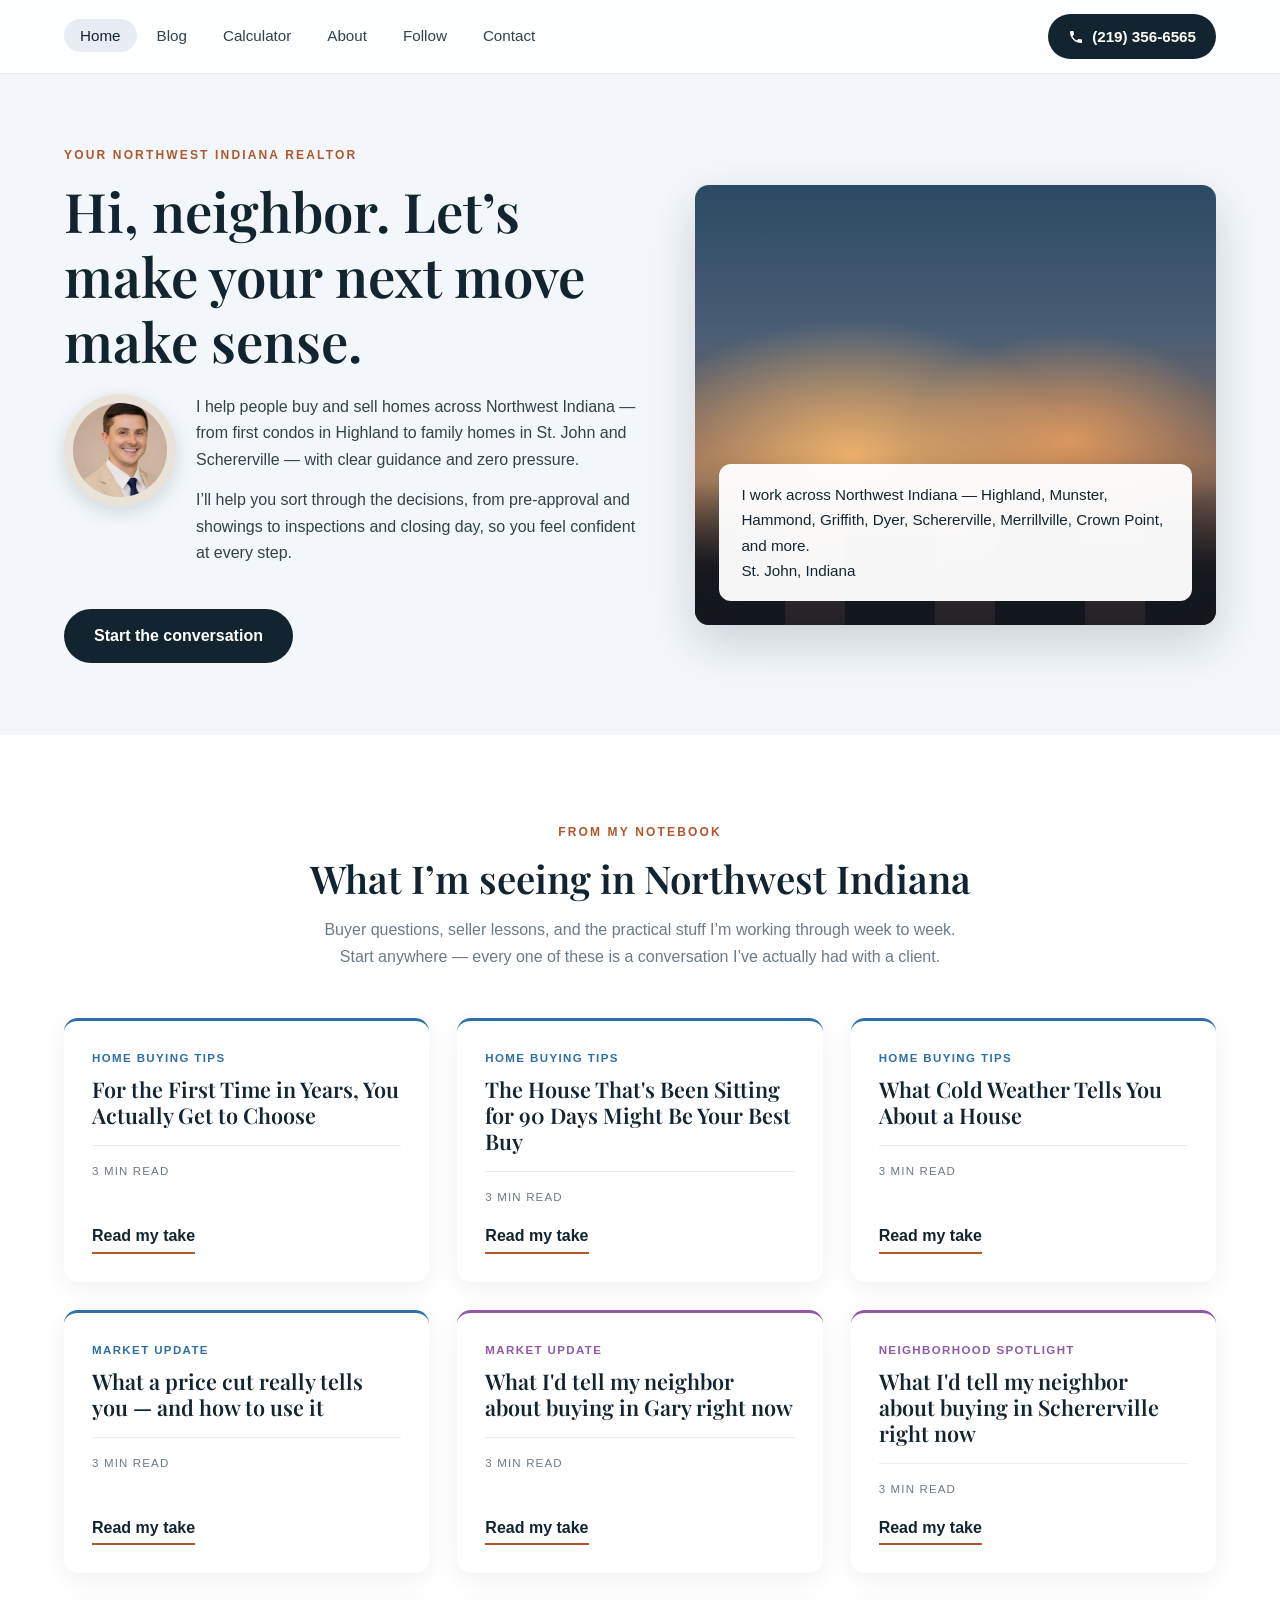
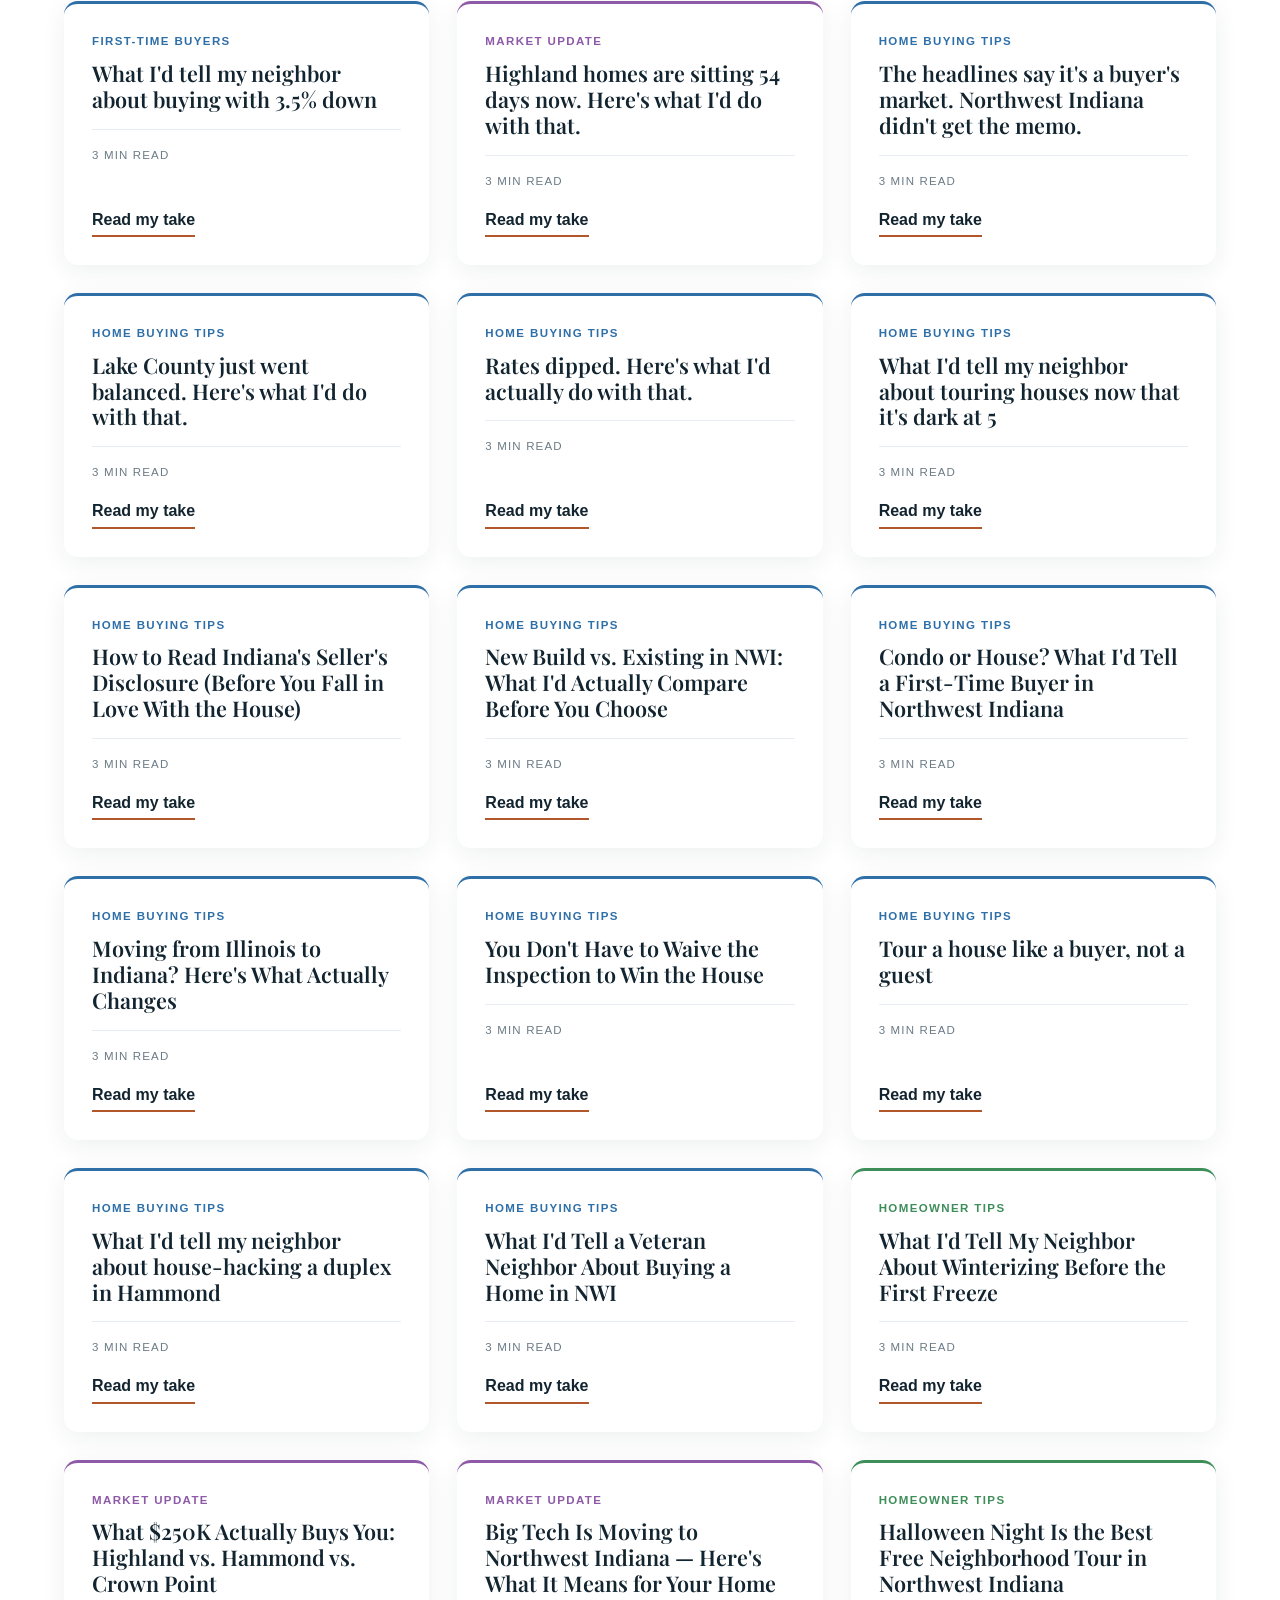
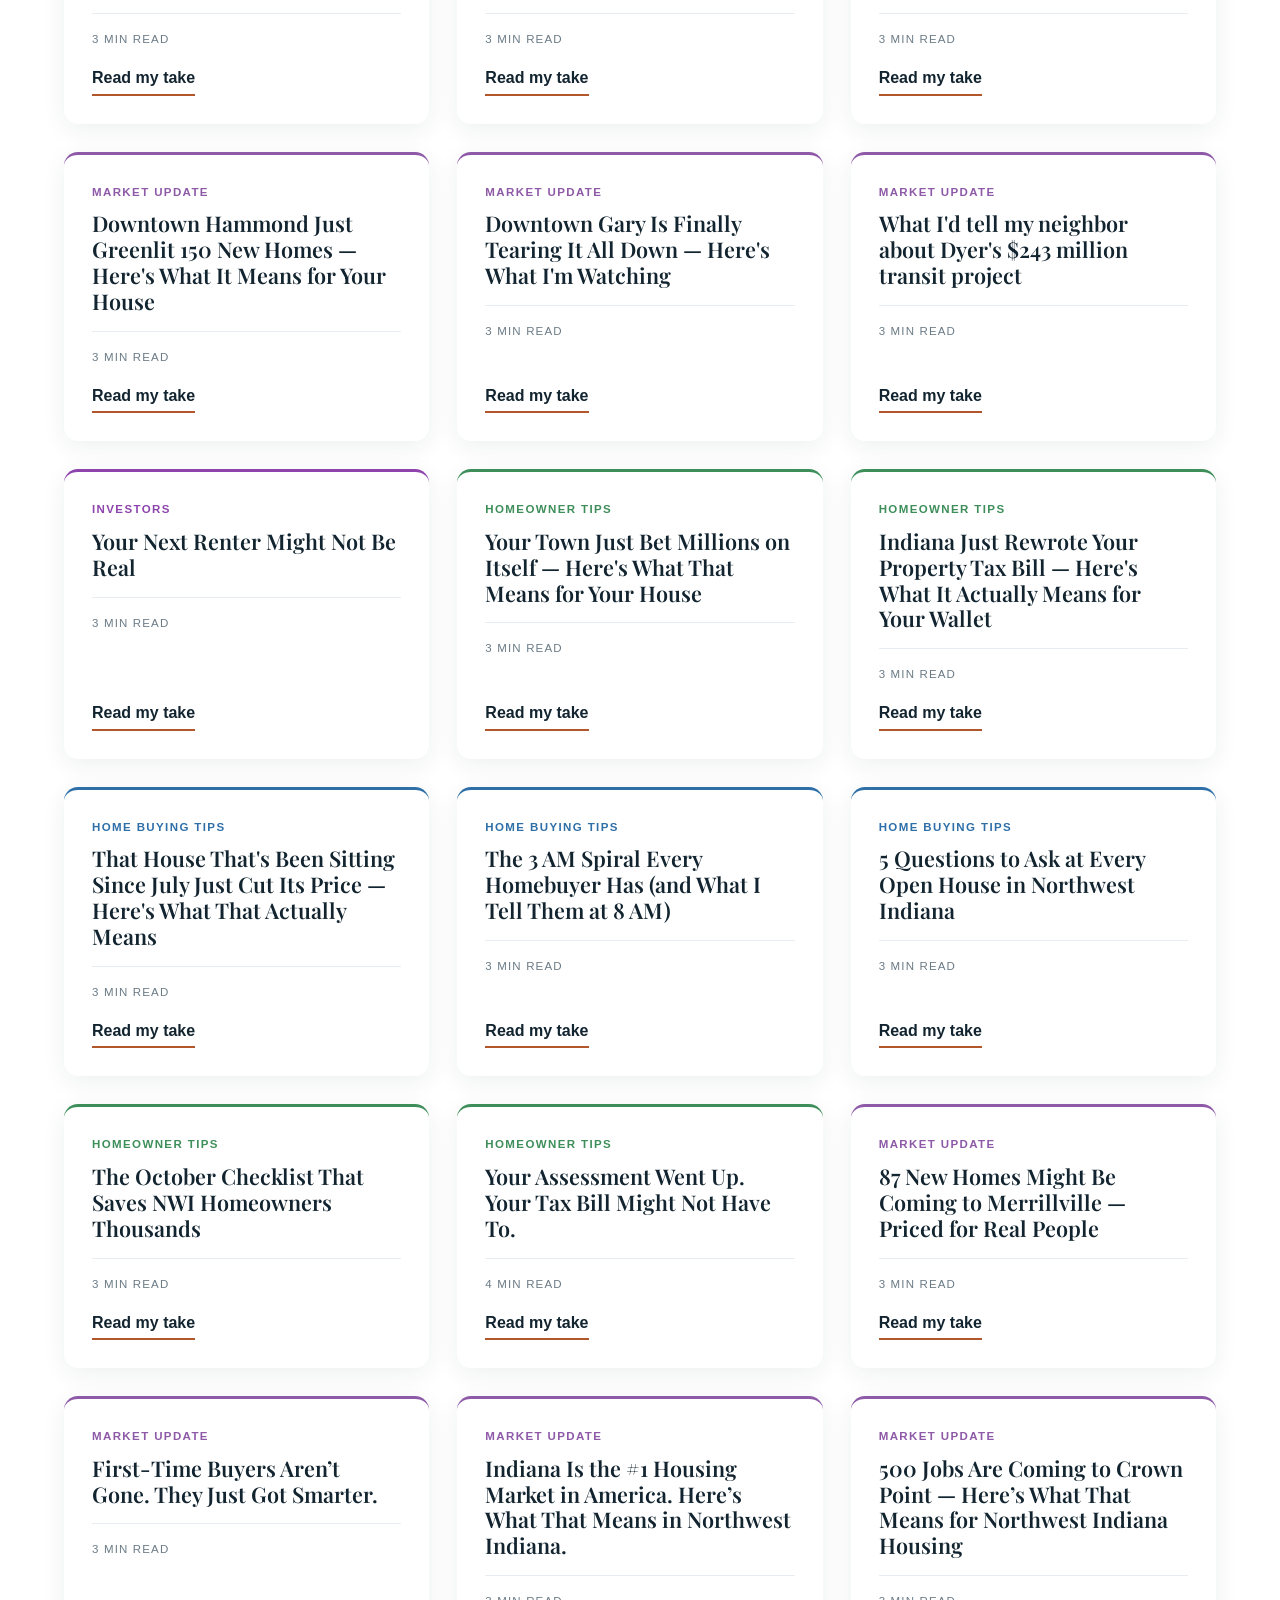
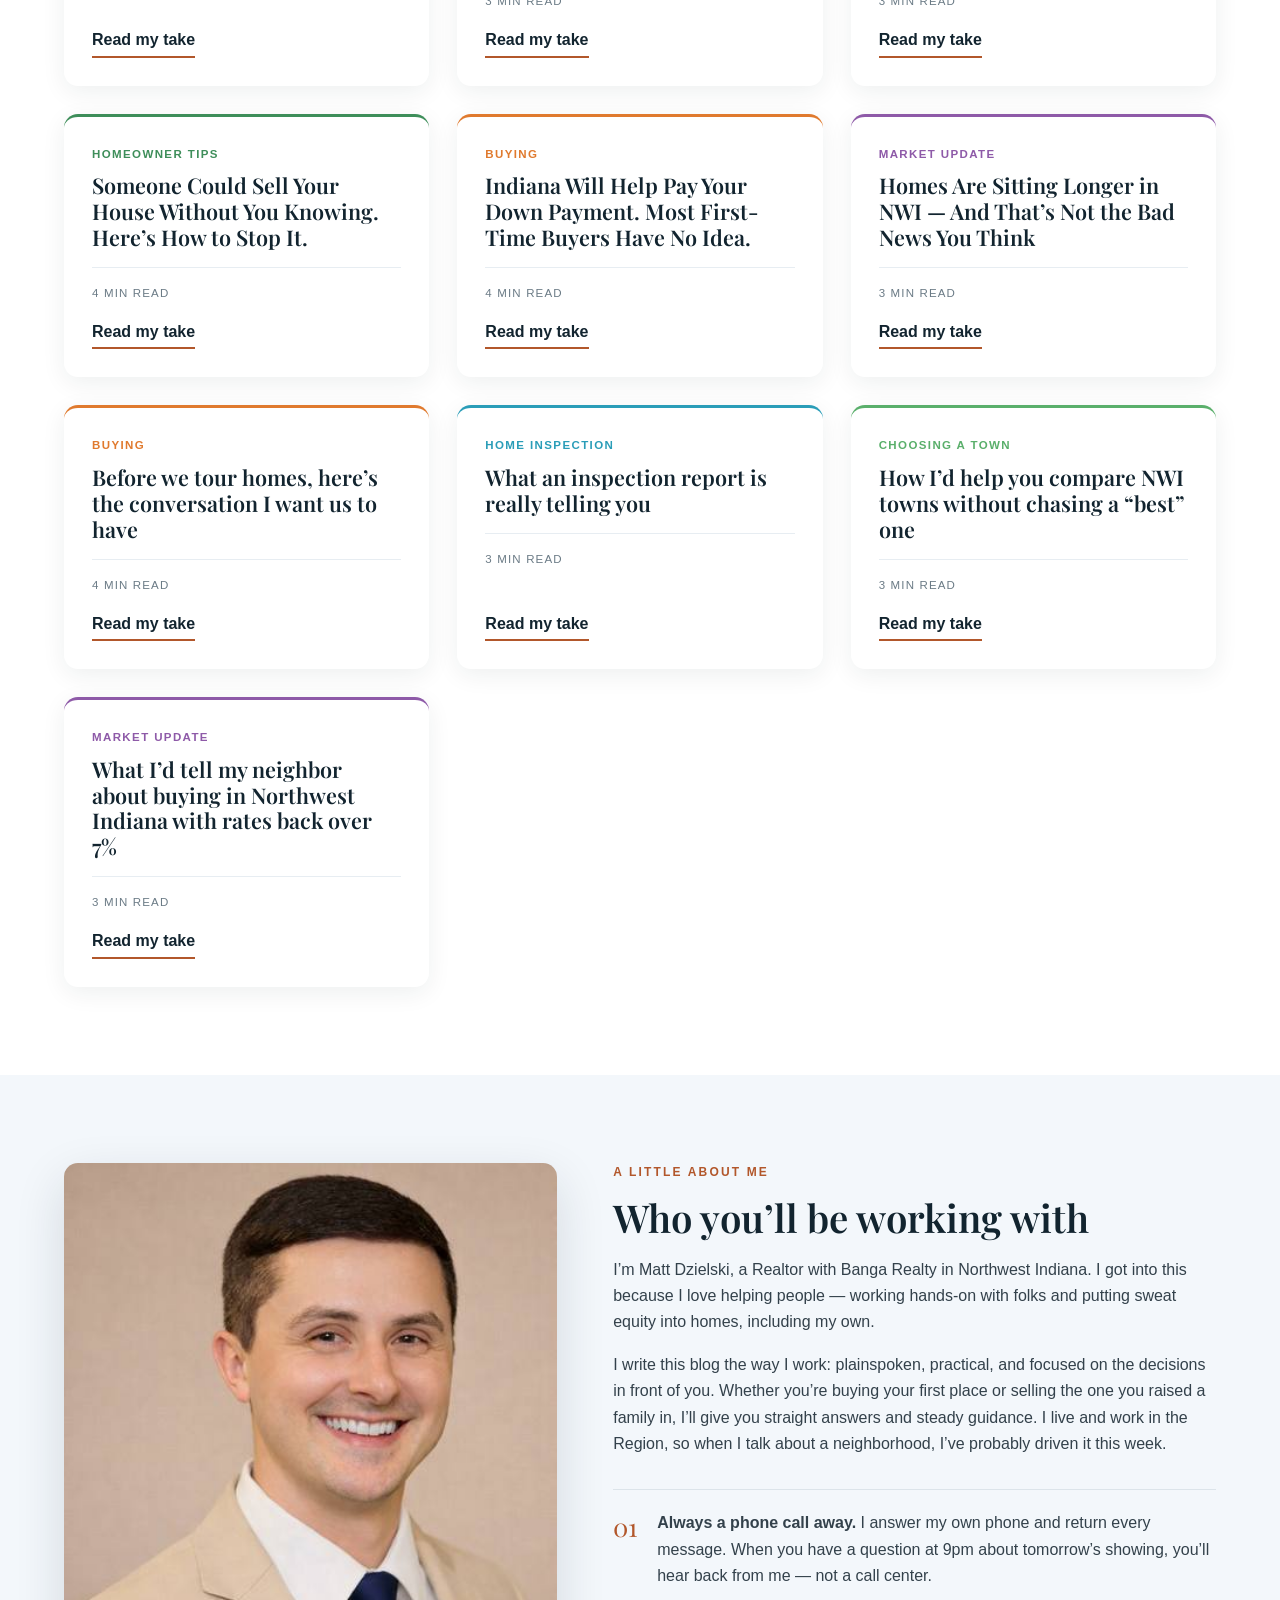
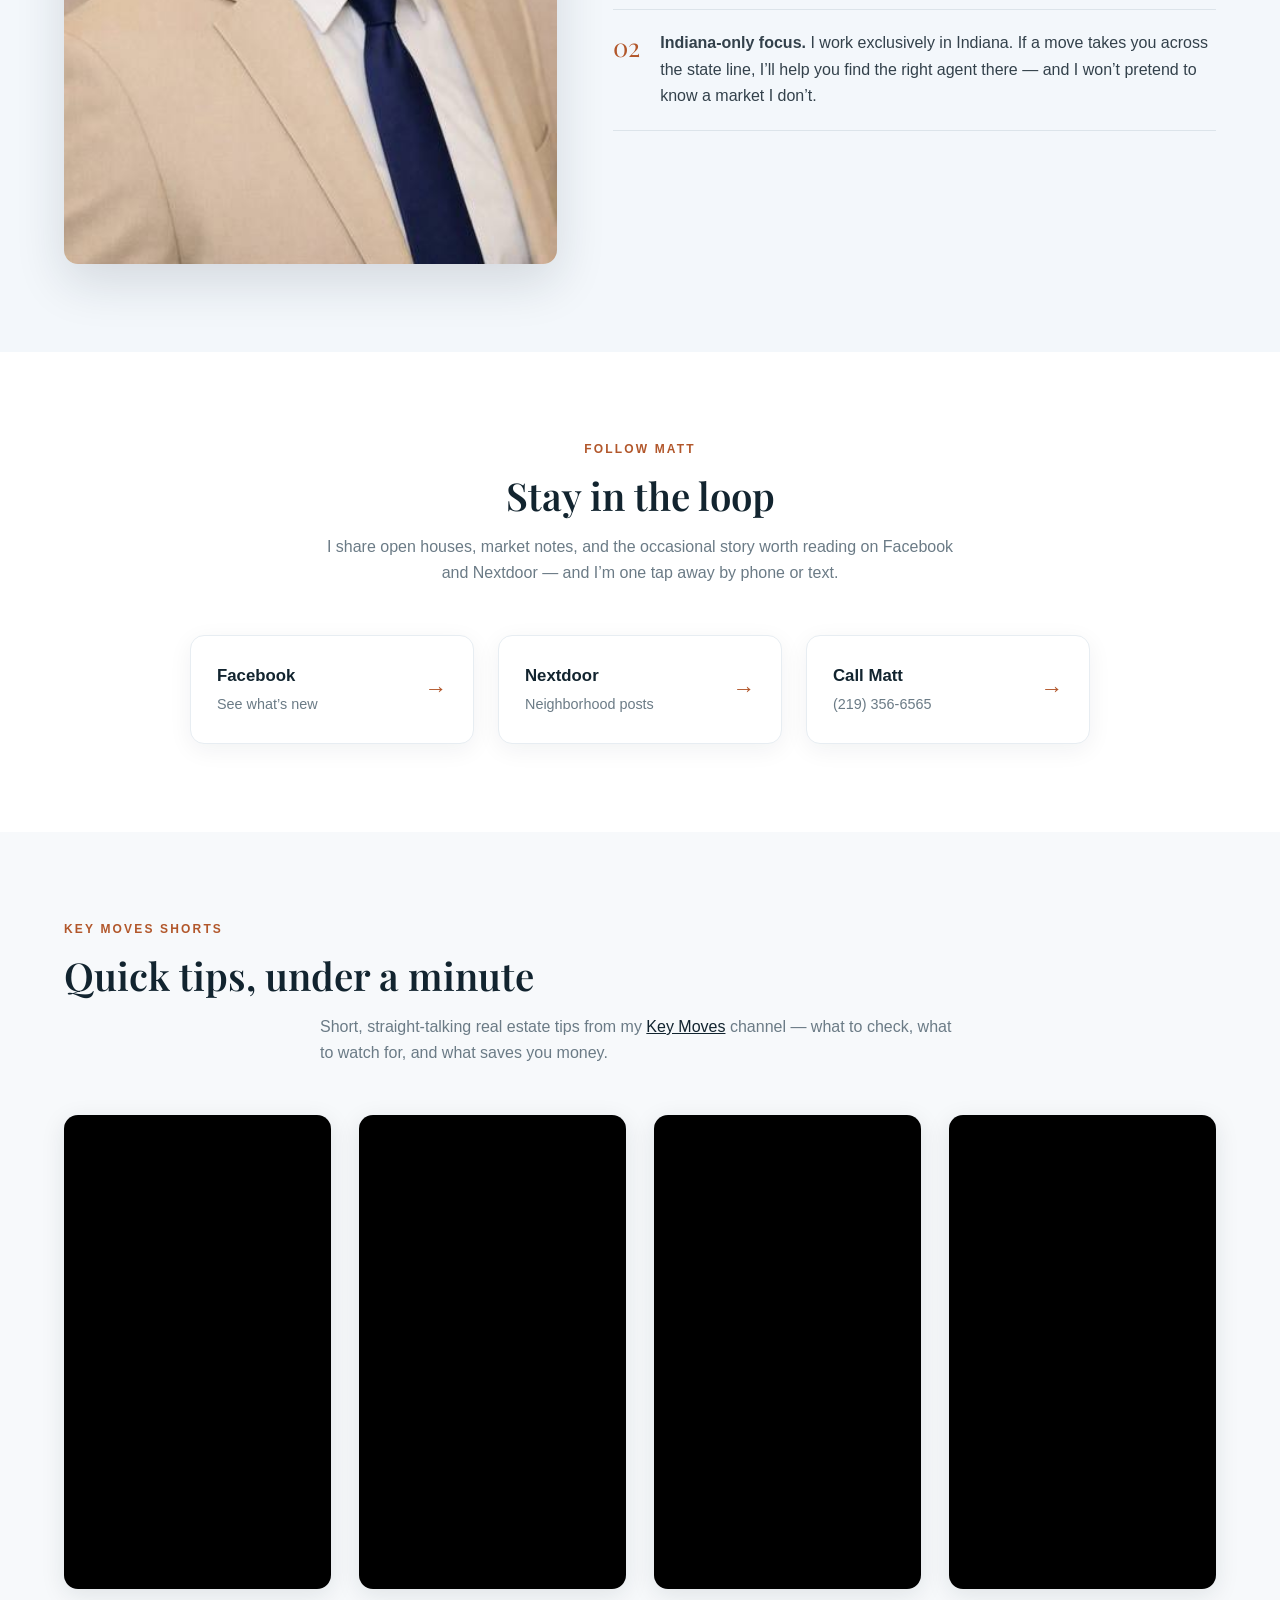
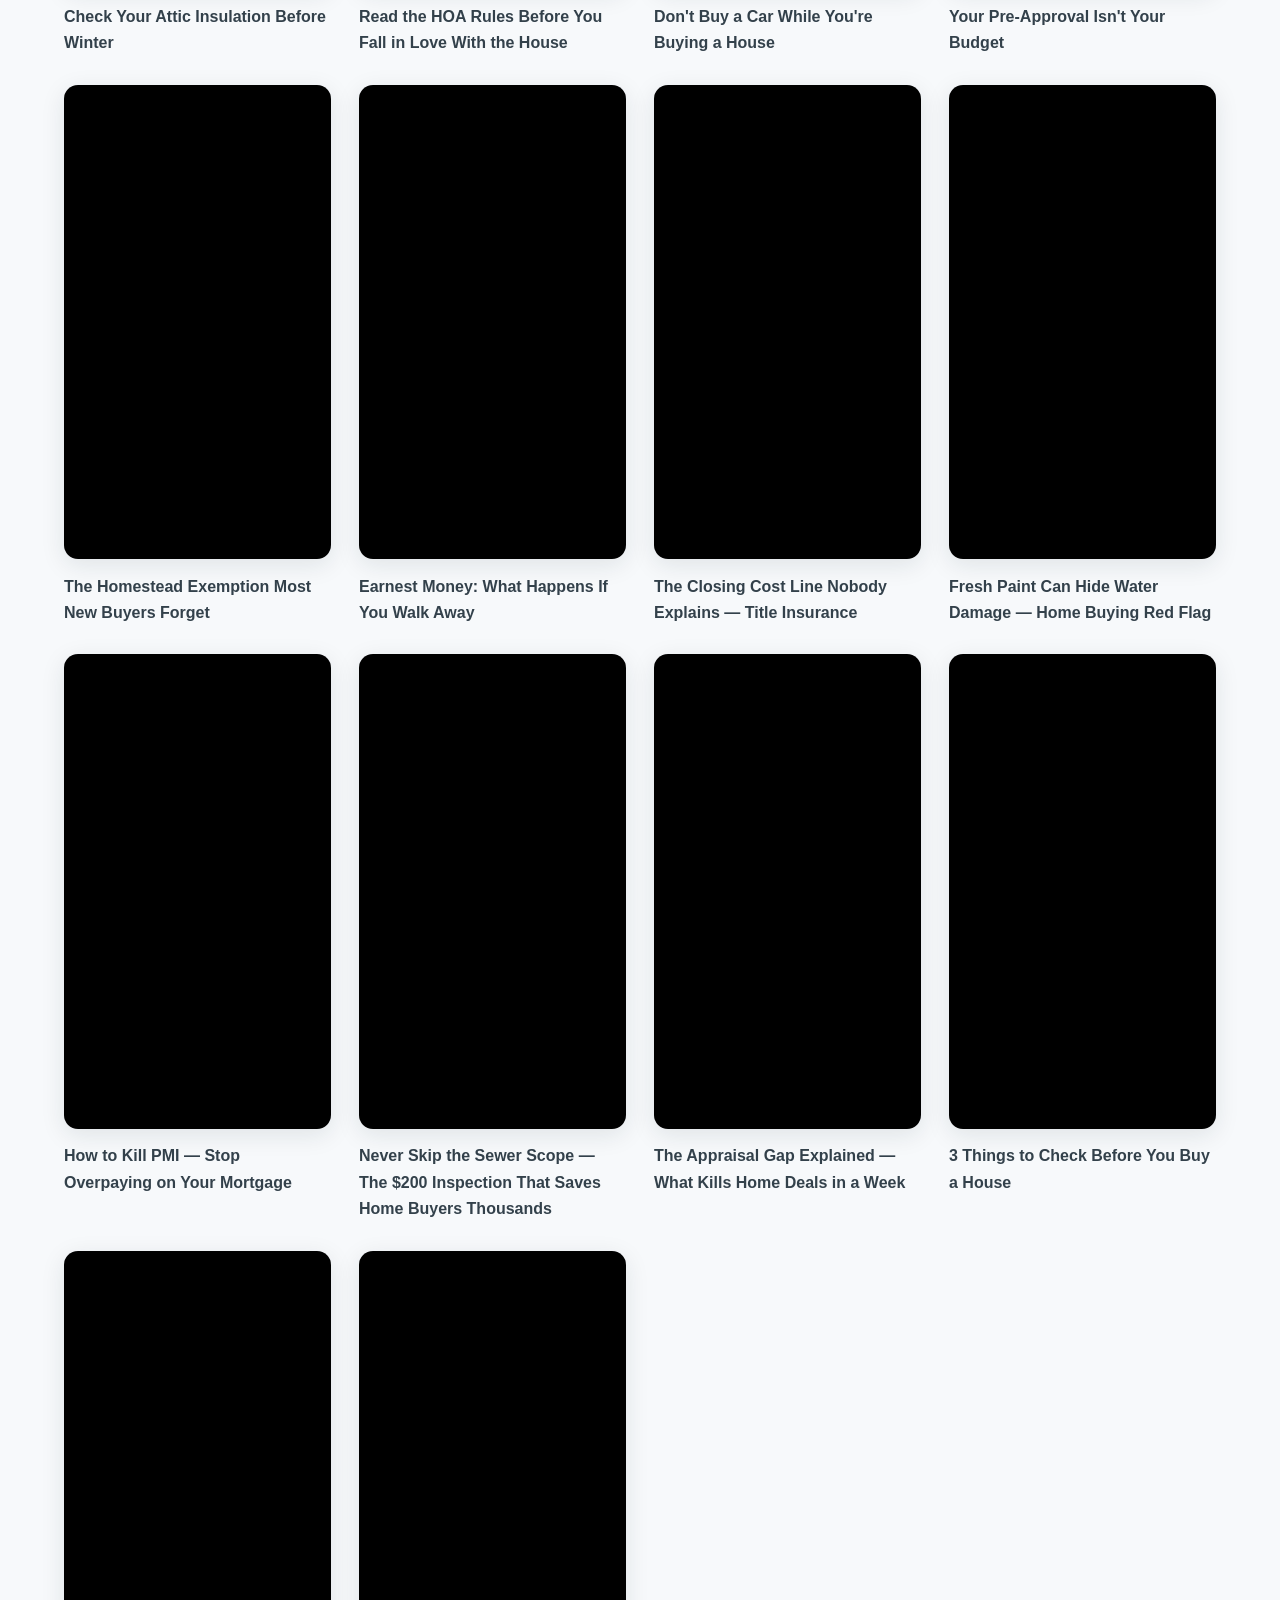
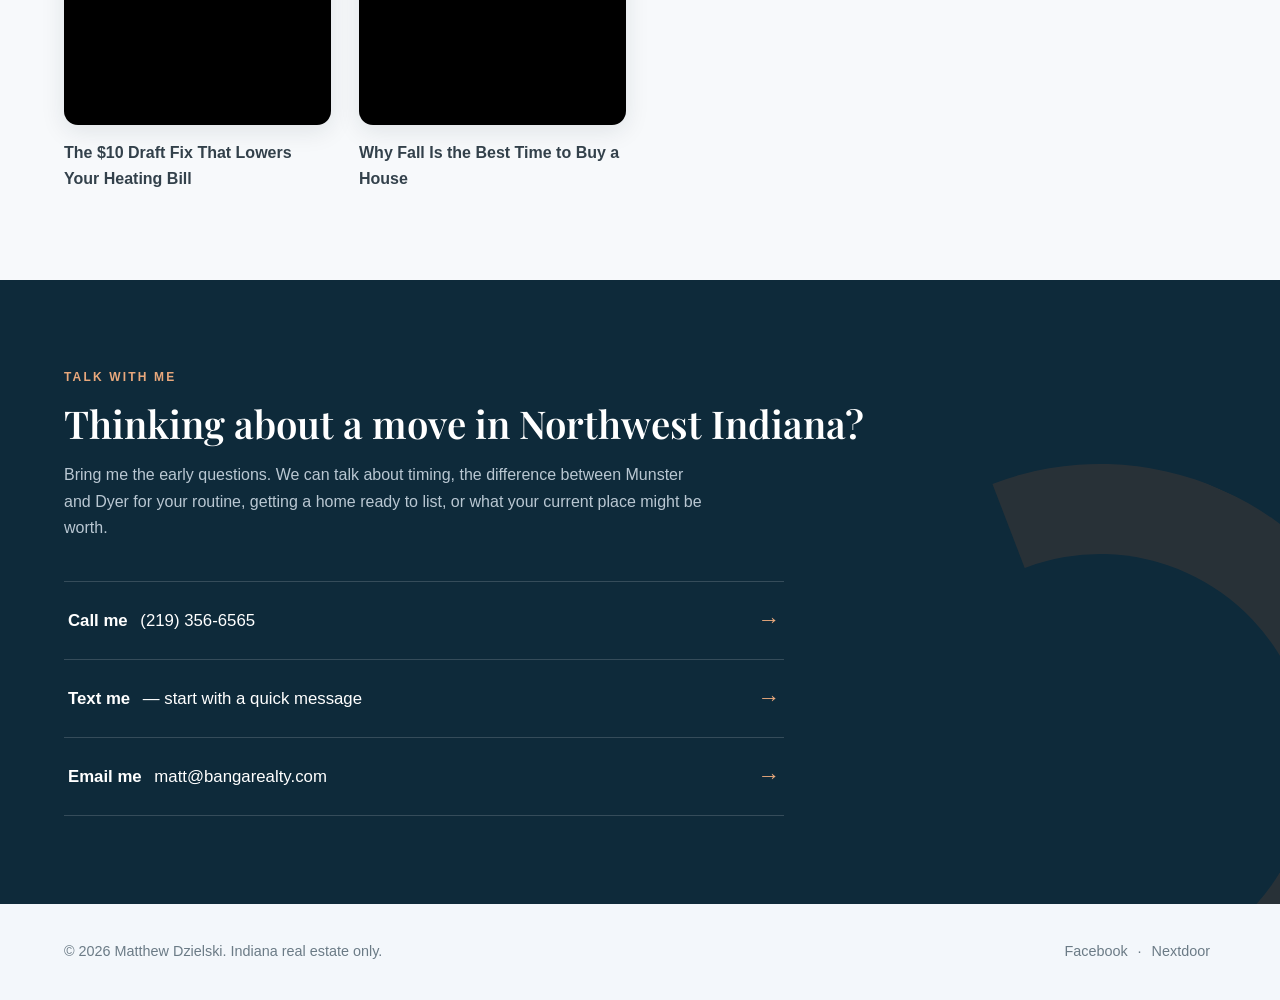
==== commit e13c32e5: "Add article-47 card and JSON-LD: For the First Time in Years, You Actually Get to Choose" ====
--- a/index.html
+++ b/index.html
@@ -471,6 +471,19 @@
     },
     {
       "@type": "BlogPosting",
+      "@id": "https://matthew-dzielski.github.io/matthew-dzielski-blog/#article-47",
+      "headline": "For the First Time in Years, You Actually Get to Choose",
+      "description": "Indiana has more homes for sale than any time in the last seven years, and rates have eased off the October peak. Prices aren't falling \u2014 but buyers finally get to choose. How I'd use the extra choice, and what it means if you're selling.",
+      "url": "https://matthew-dzielski.github.io/matthew-dzielski-blog/#blog",
+      "inLanguage": "en-US",
+      "datePublished": "2026-11-16",
+      "dateModified": "2026-11-16",
+      "author": { "@id": "https://matthew-dzielski.github.io/matthew-dzielski-blog/#realtor" },
+      "publisher": { "@id": "https://matthew-dzielski.github.io/matthew-dzielski-blog/#realtor" },
+      "about": "Northwest Indiana home buying tips"
+    },
+    {
+      "@type": "BlogPosting",
       "@id": "https://matthew-dzielski.github.io/matthew-dzielski-blog/#article-28",
       "headline": "What I'd tell my neighbor about house-hacking a duplex in Hammond",
       "description": "In Hammond and East Chicago you can buy a duplex, live in one side, and let the other side's rent cover most of your mortgage — the $950-a-side math, the 1% rule as a filter, and the lifestyle check before you buy.",
@@ -802,6 +815,13 @@
         <h2 class="centered">What I&rsquo;m seeing in Northwest Indiana</h2>
         <p class="section-intro centered">Buyer questions, seller lessons, and the practical stuff I&rsquo;m working through week to week. Start anywhere &mdash; every one of these is a conversation I&rsquo;ve actually had with a client.</p>
         <div class="card-grid">
+          <article class="card" style="--tag-color:#2E6FA8">
+            <p class="card-tag">Home buying tips</p>
+            <h3>For the First Time in Years, You Actually Get to Choose</h3>
+            <hr>
+            <p class="read-time">3 min read</p>
+            <button class="read-link" data-article="article-47">Read my take</button>
+          </article>
           <article class="card" style="--tag-color:#2E6FA8">
             <p class="card-tag">Home buying tips</p>
             <h3>The House That's Been Sitting for 90 Days Might Be Your Best Buy</h3>
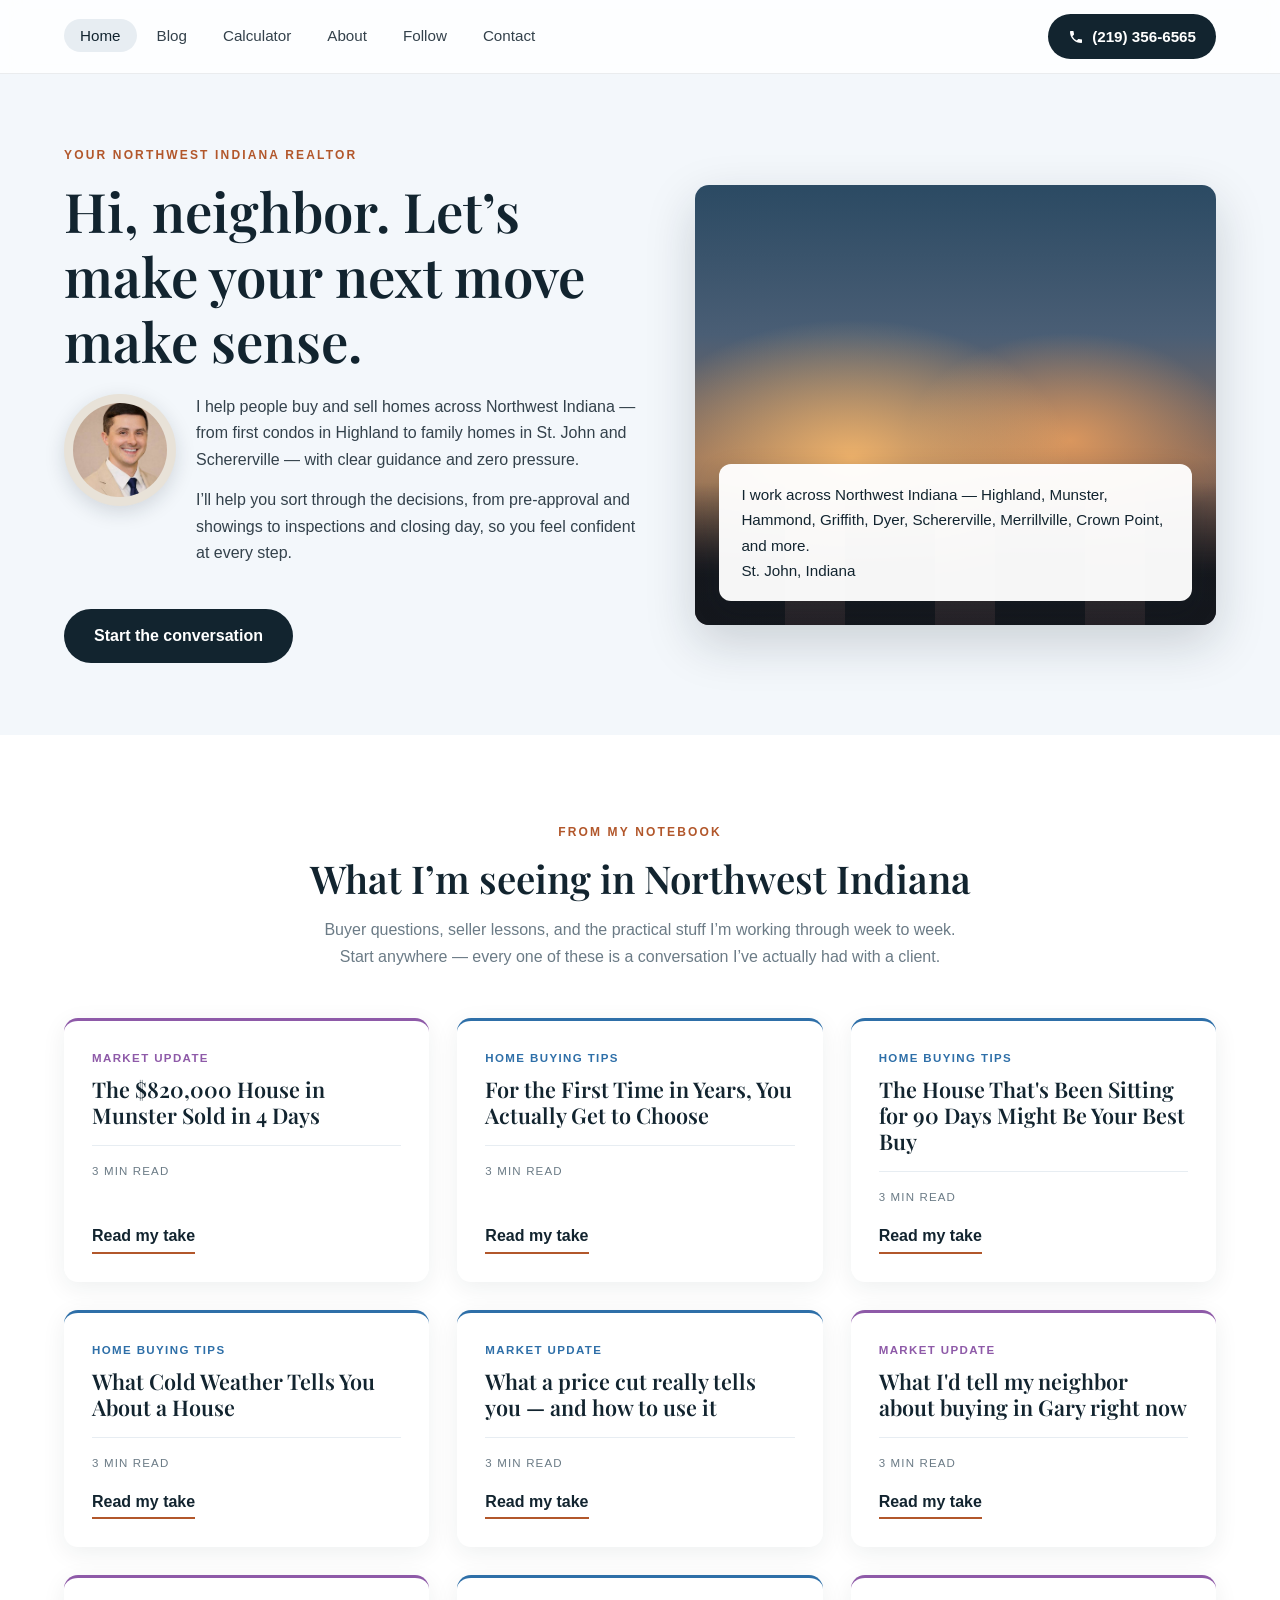
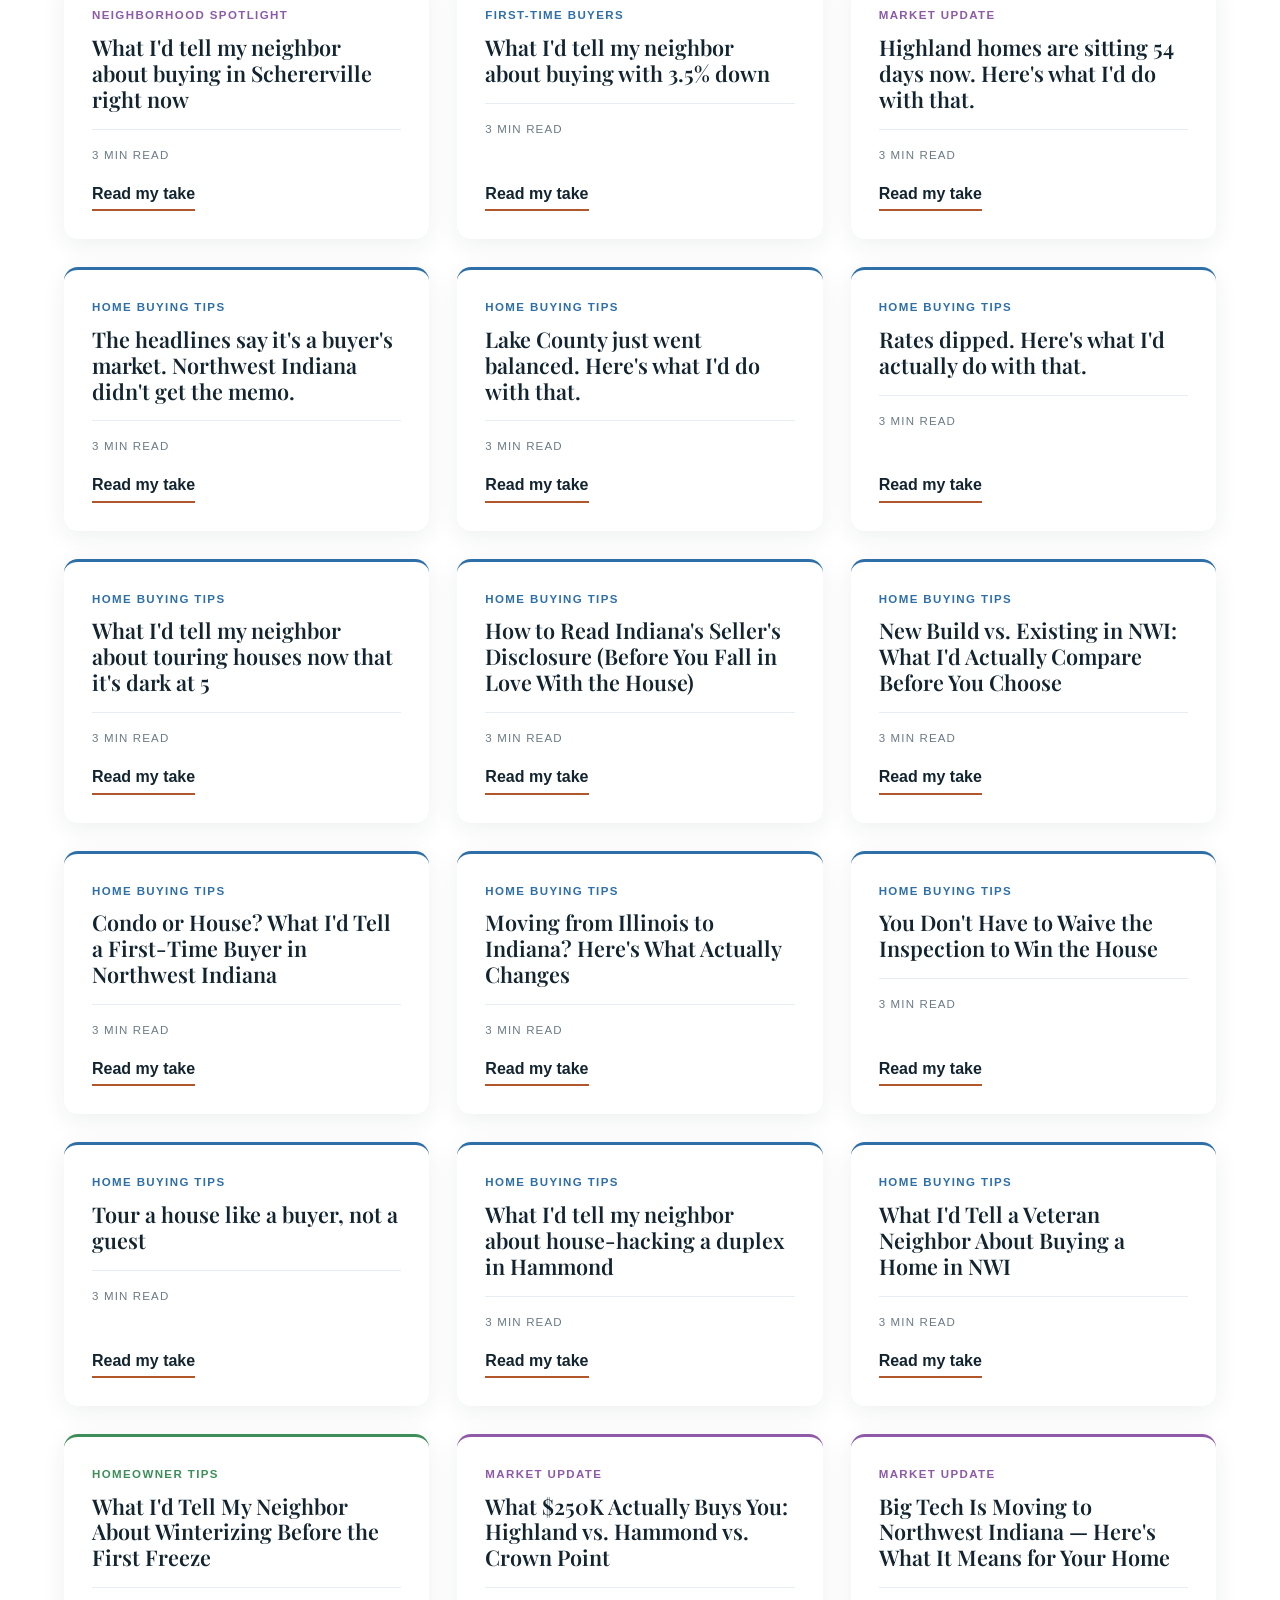
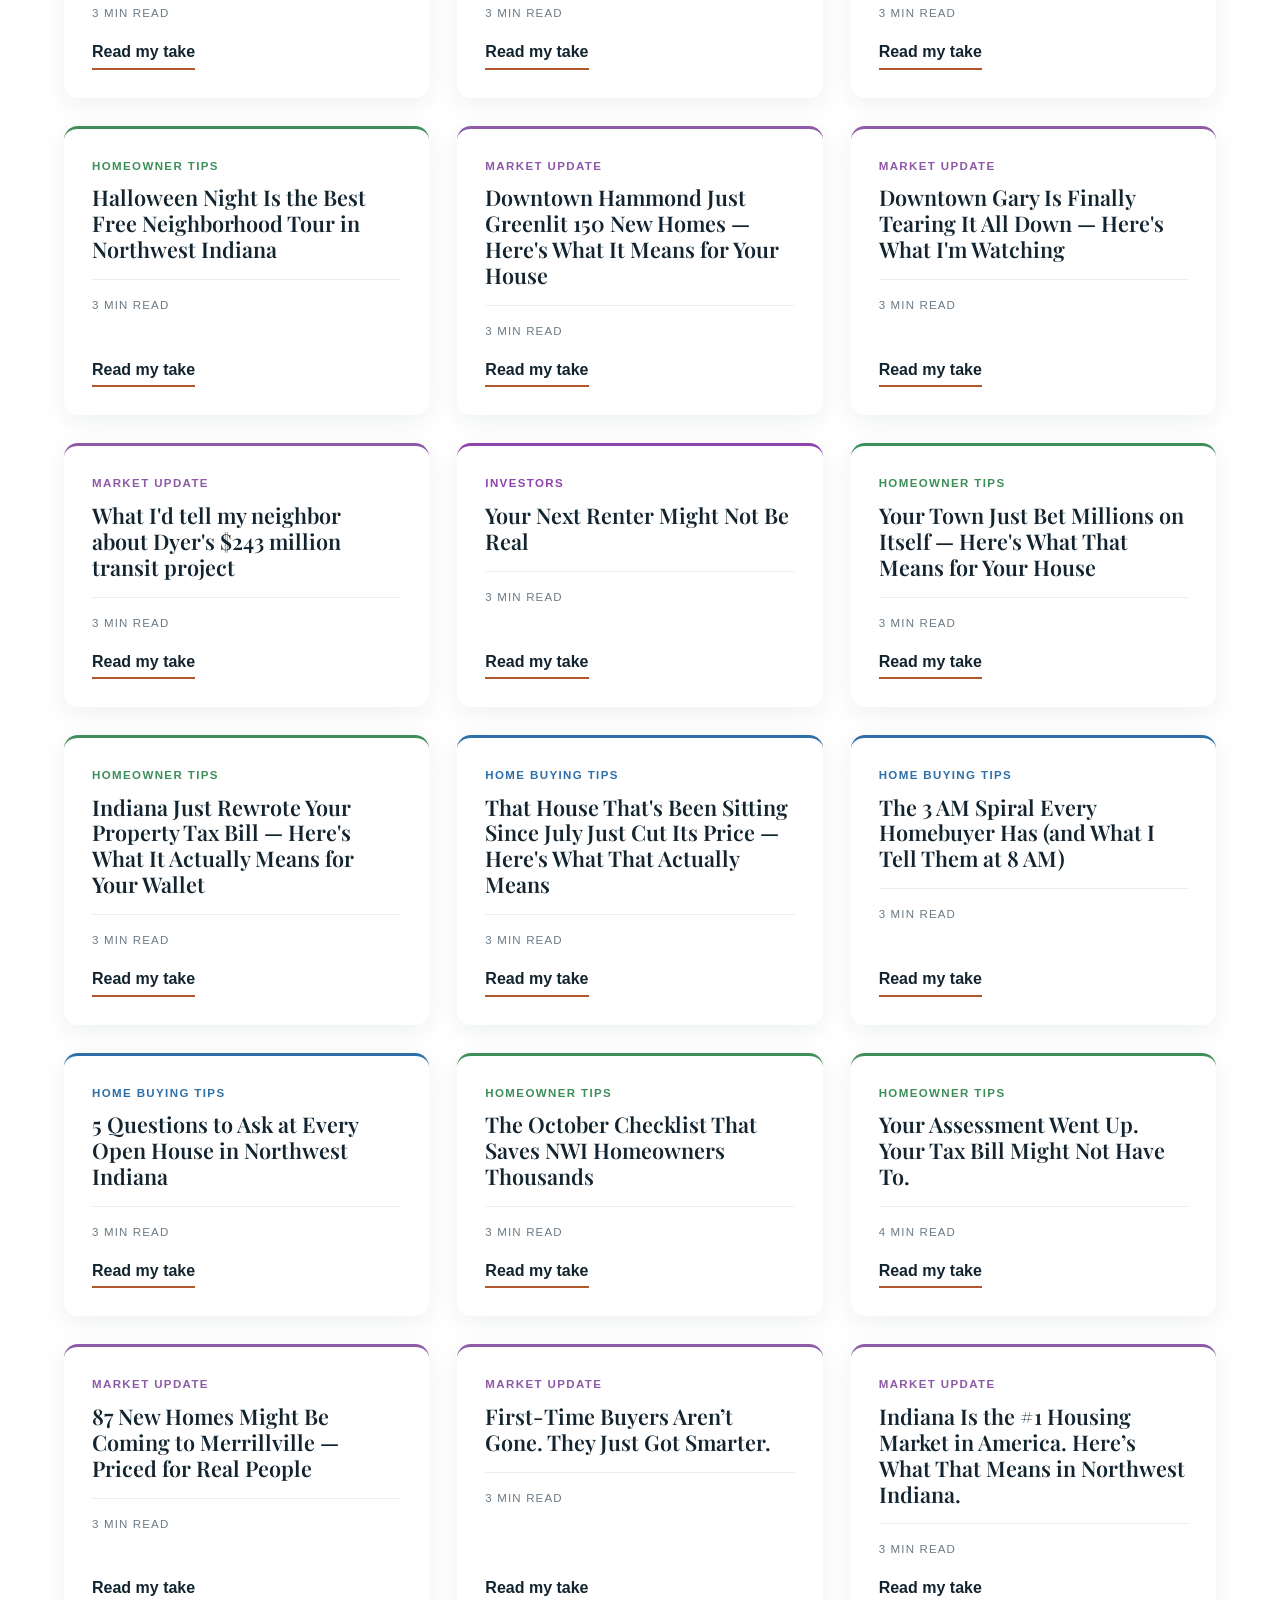
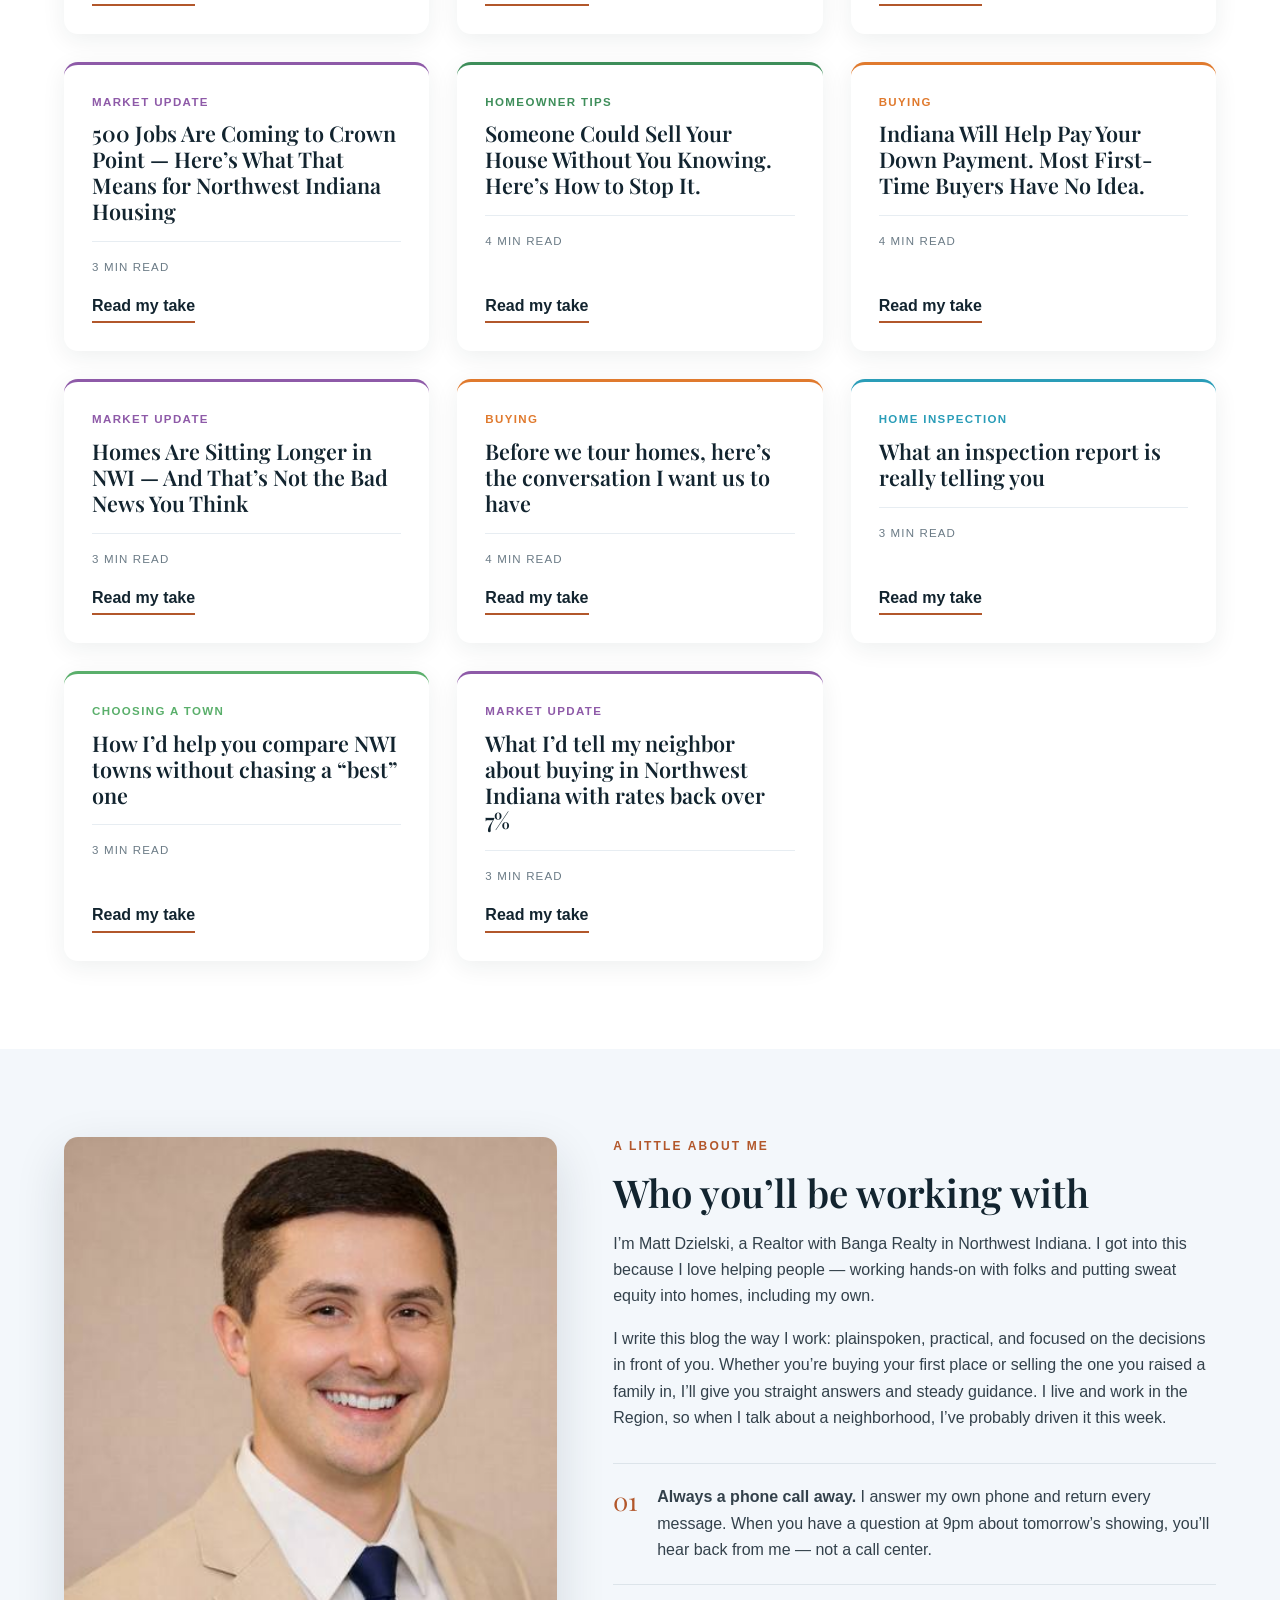
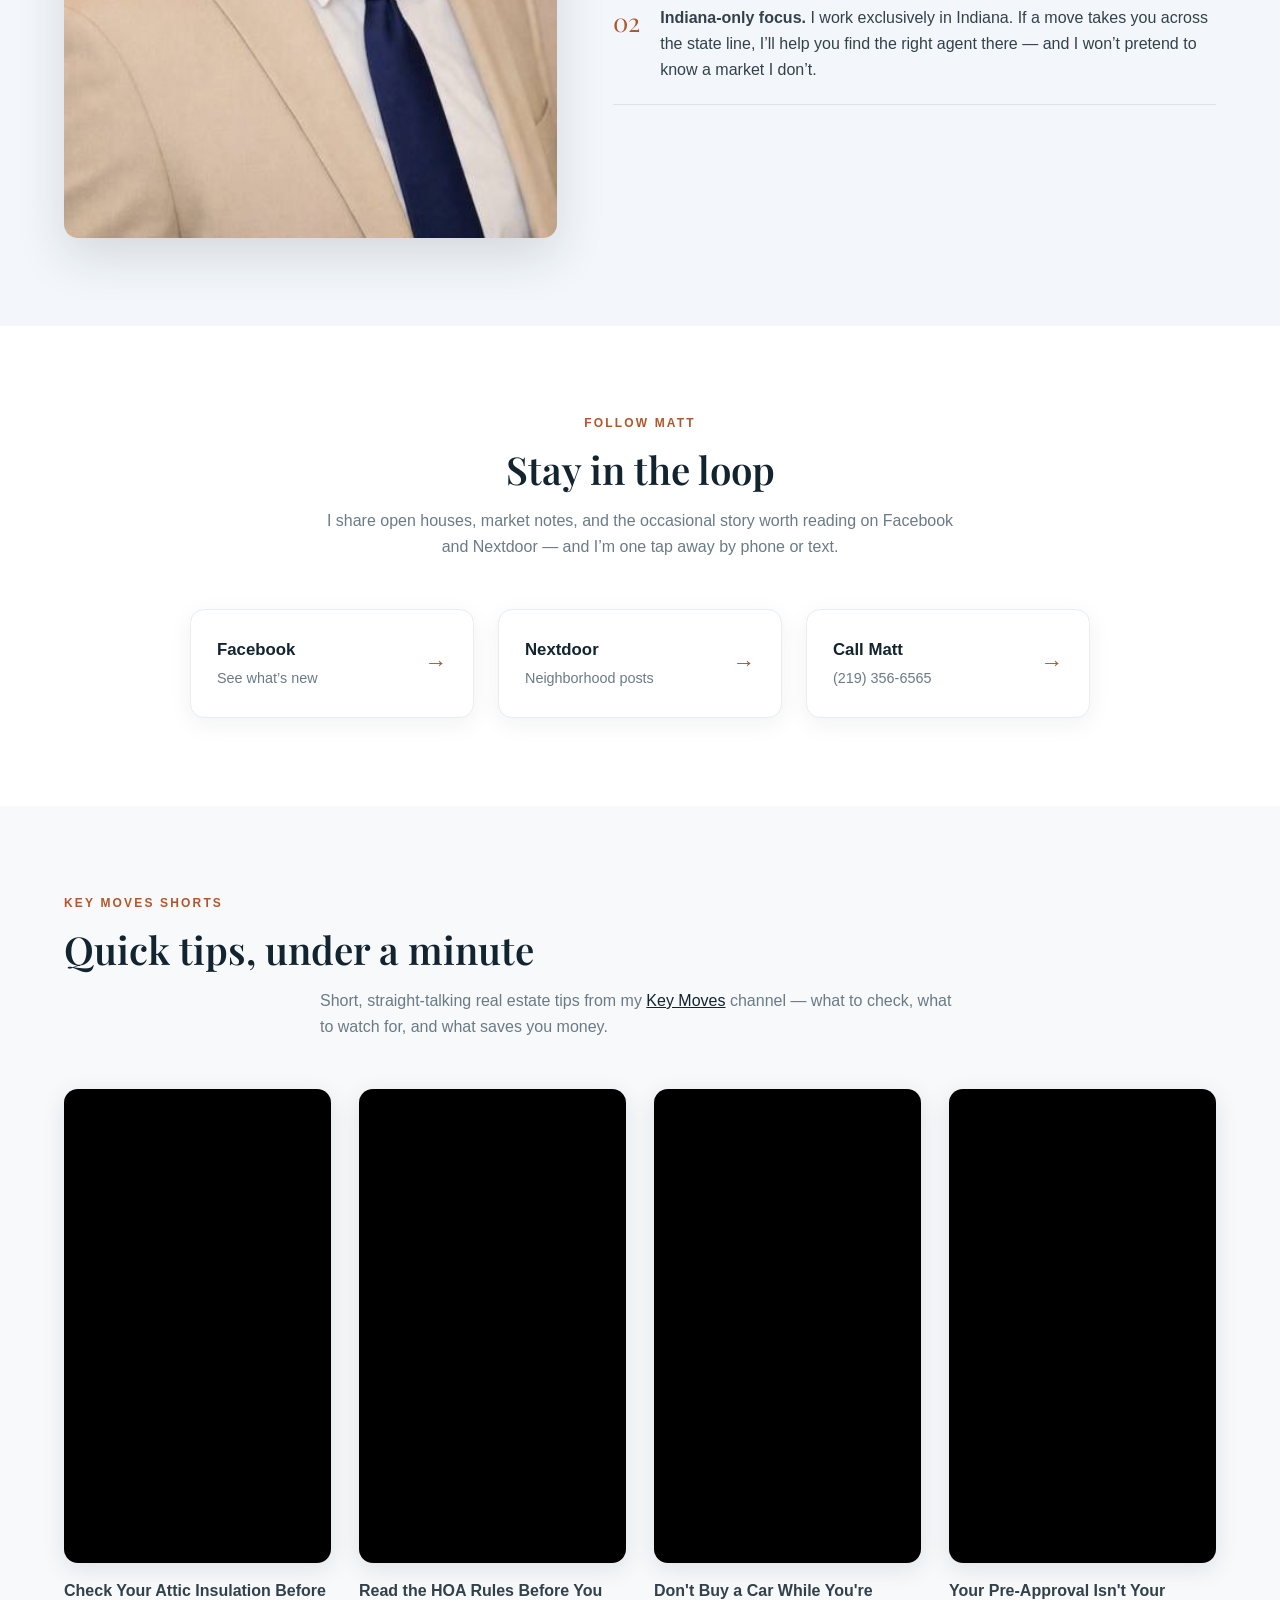
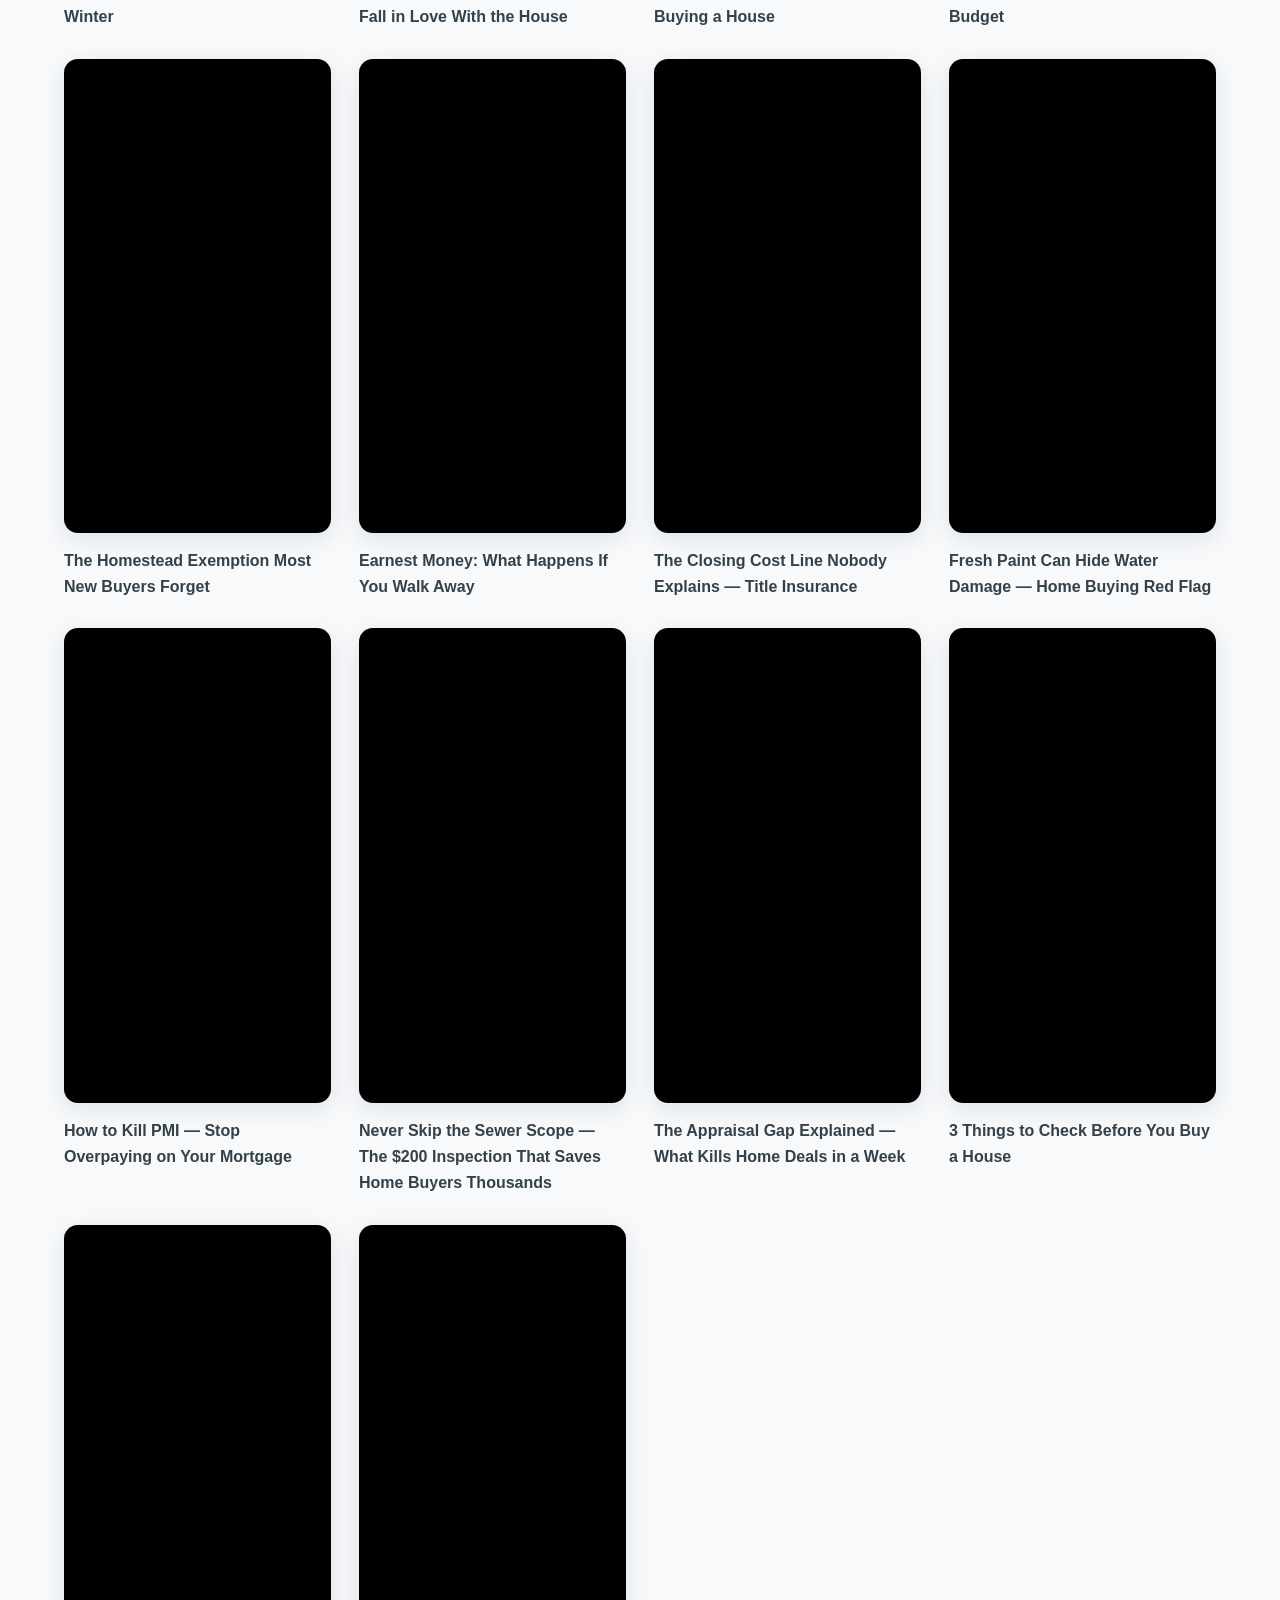
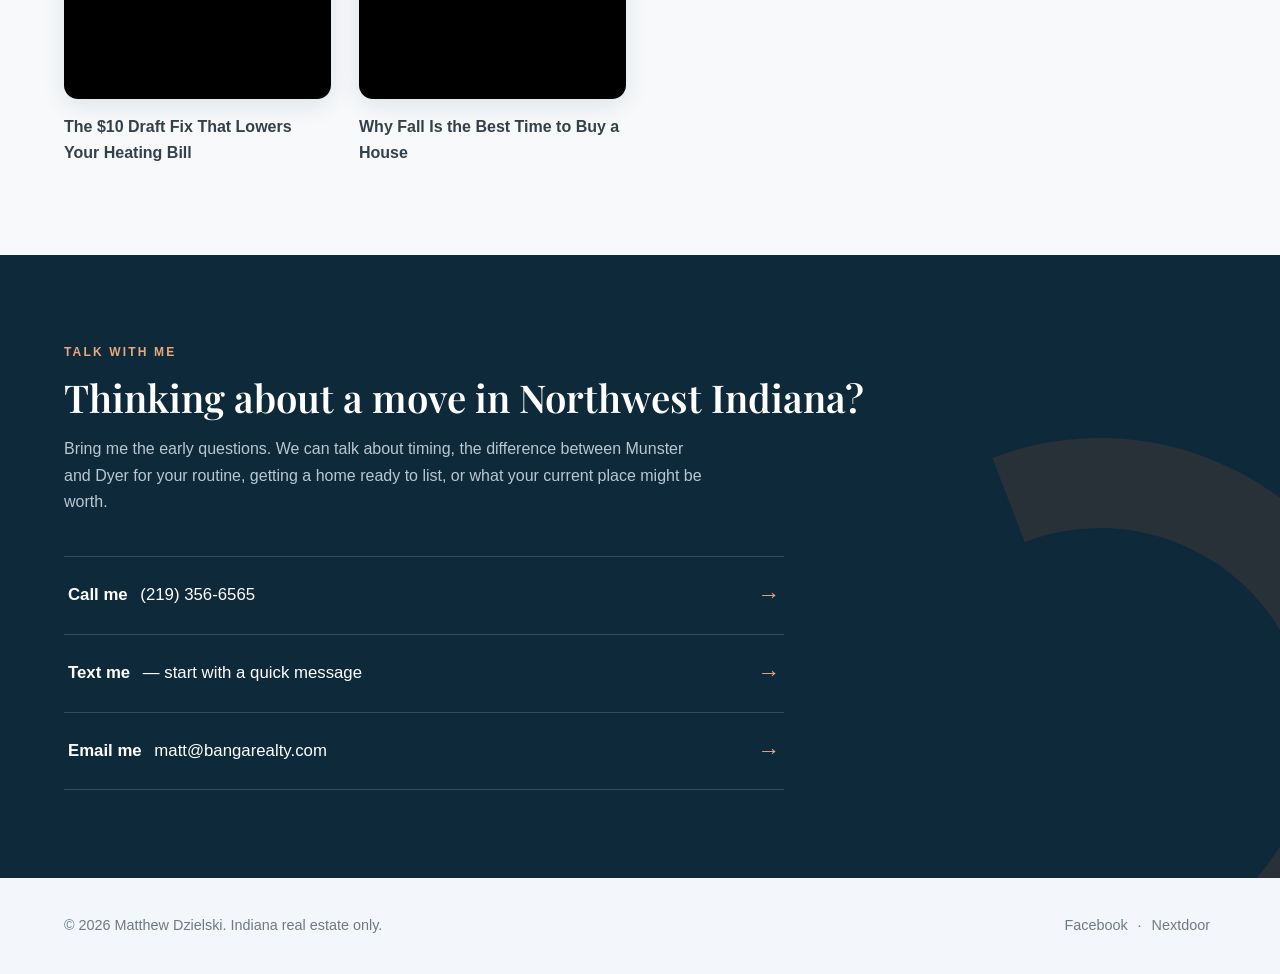
==== commit e6b1ba81: "Add article-48 card and JSON-LD: The $820,000 House in Munster Sold in 4 Days" ====
--- a/index.html
+++ b/index.html
@@ -471,6 +471,19 @@
     },
     {
       "@type": "BlogPosting",
+      "@id": "https://matthew-dzielski.github.io/matthew-dzielski-blog/#article-48",
+      "headline": "The $820,000 House in Munster Sold in 4 Days",
+      "description": "Last week's five biggest NWI sales totaled $3.48 million, all in Lake County. A $820,000 Munster home went under contract in 4 days, and two brand-new Cedar Lake builds sold above asking. What the top of the market tells you about the rest of it.",
+      "url": "https://matthew-dzielski.github.io/matthew-dzielski-blog/#blog",
+      "inLanguage": "en-US",
+      "datePublished": "2026-11-17",
+      "dateModified": "2026-11-17",
+      "author": { "@id": "https://matthew-dzielski.github.io/matthew-dzielski-blog/#realtor" },
+      "publisher": { "@id": "https://matthew-dzielski.github.io/matthew-dzielski-blog/#realtor" },
+      "about": "Northwest Indiana market update"
+    },
+    {
+      "@type": "BlogPosting",
       "@id": "https://matthew-dzielski.github.io/matthew-dzielski-blog/#article-47",
       "headline": "For the First Time in Years, You Actually Get to Choose",
       "description": "Indiana has more homes for sale than any time in the last seven years, and rates have eased off the October peak. Prices aren't falling \u2014 but buyers finally get to choose. How I'd use the extra choice, and what it means if you're selling.",
@@ -815,6 +828,13 @@
         <h2 class="centered">What I&rsquo;m seeing in Northwest Indiana</h2>
         <p class="section-intro centered">Buyer questions, seller lessons, and the practical stuff I&rsquo;m working through week to week. Start anywhere &mdash; every one of these is a conversation I&rsquo;ve actually had with a client.</p>
         <div class="card-grid">
+          <article class="card" style="--tag-color:#8E5AA8">
+            <p class="card-tag">Market update</p>
+            <h3>The $820,000 House in Munster Sold in 4 Days</h3>
+            <hr>
+            <p class="read-time">3 min read</p>
+            <button class="read-link" data-article="article-48">Read my take</button>
+          </article>
           <article class="card" style="--tag-color:#2E6FA8">
             <p class="card-tag">Home buying tips</p>
             <h3>For the First Time in Years, You Actually Get to Choose</h3>
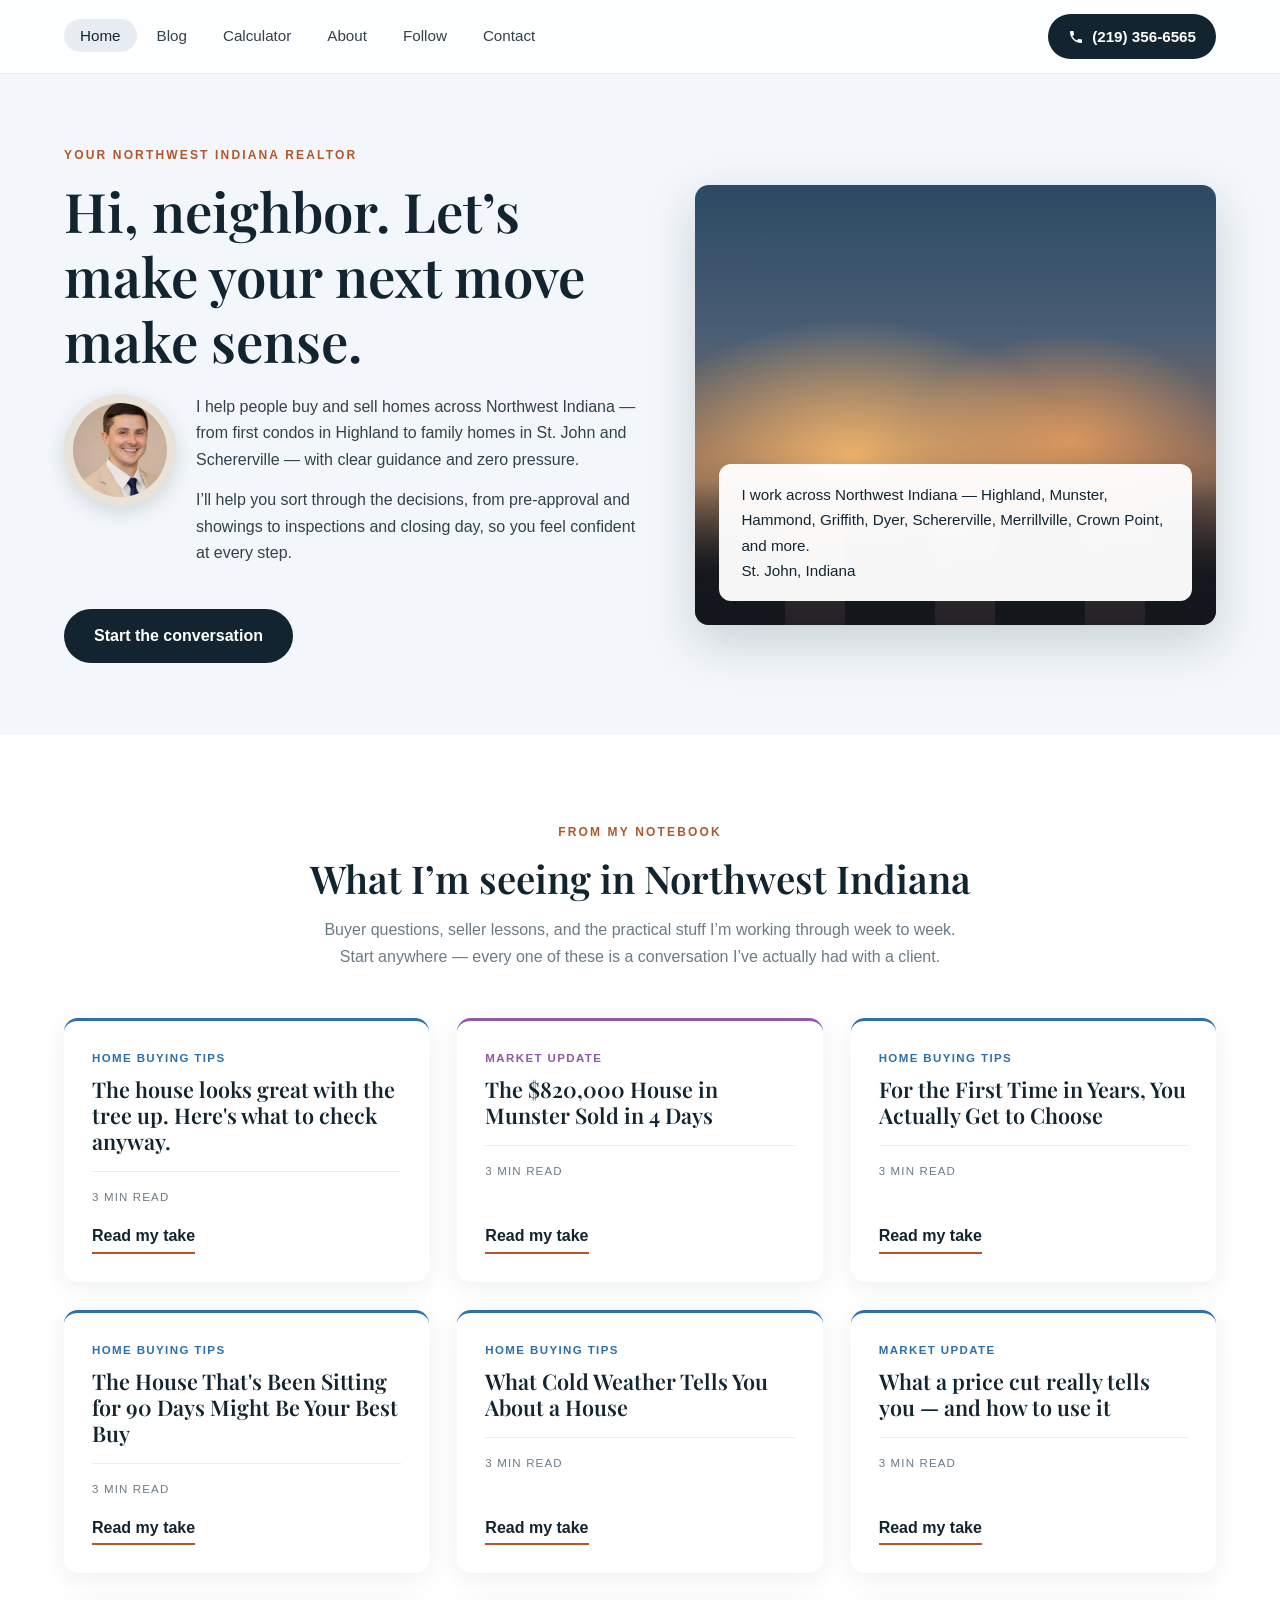
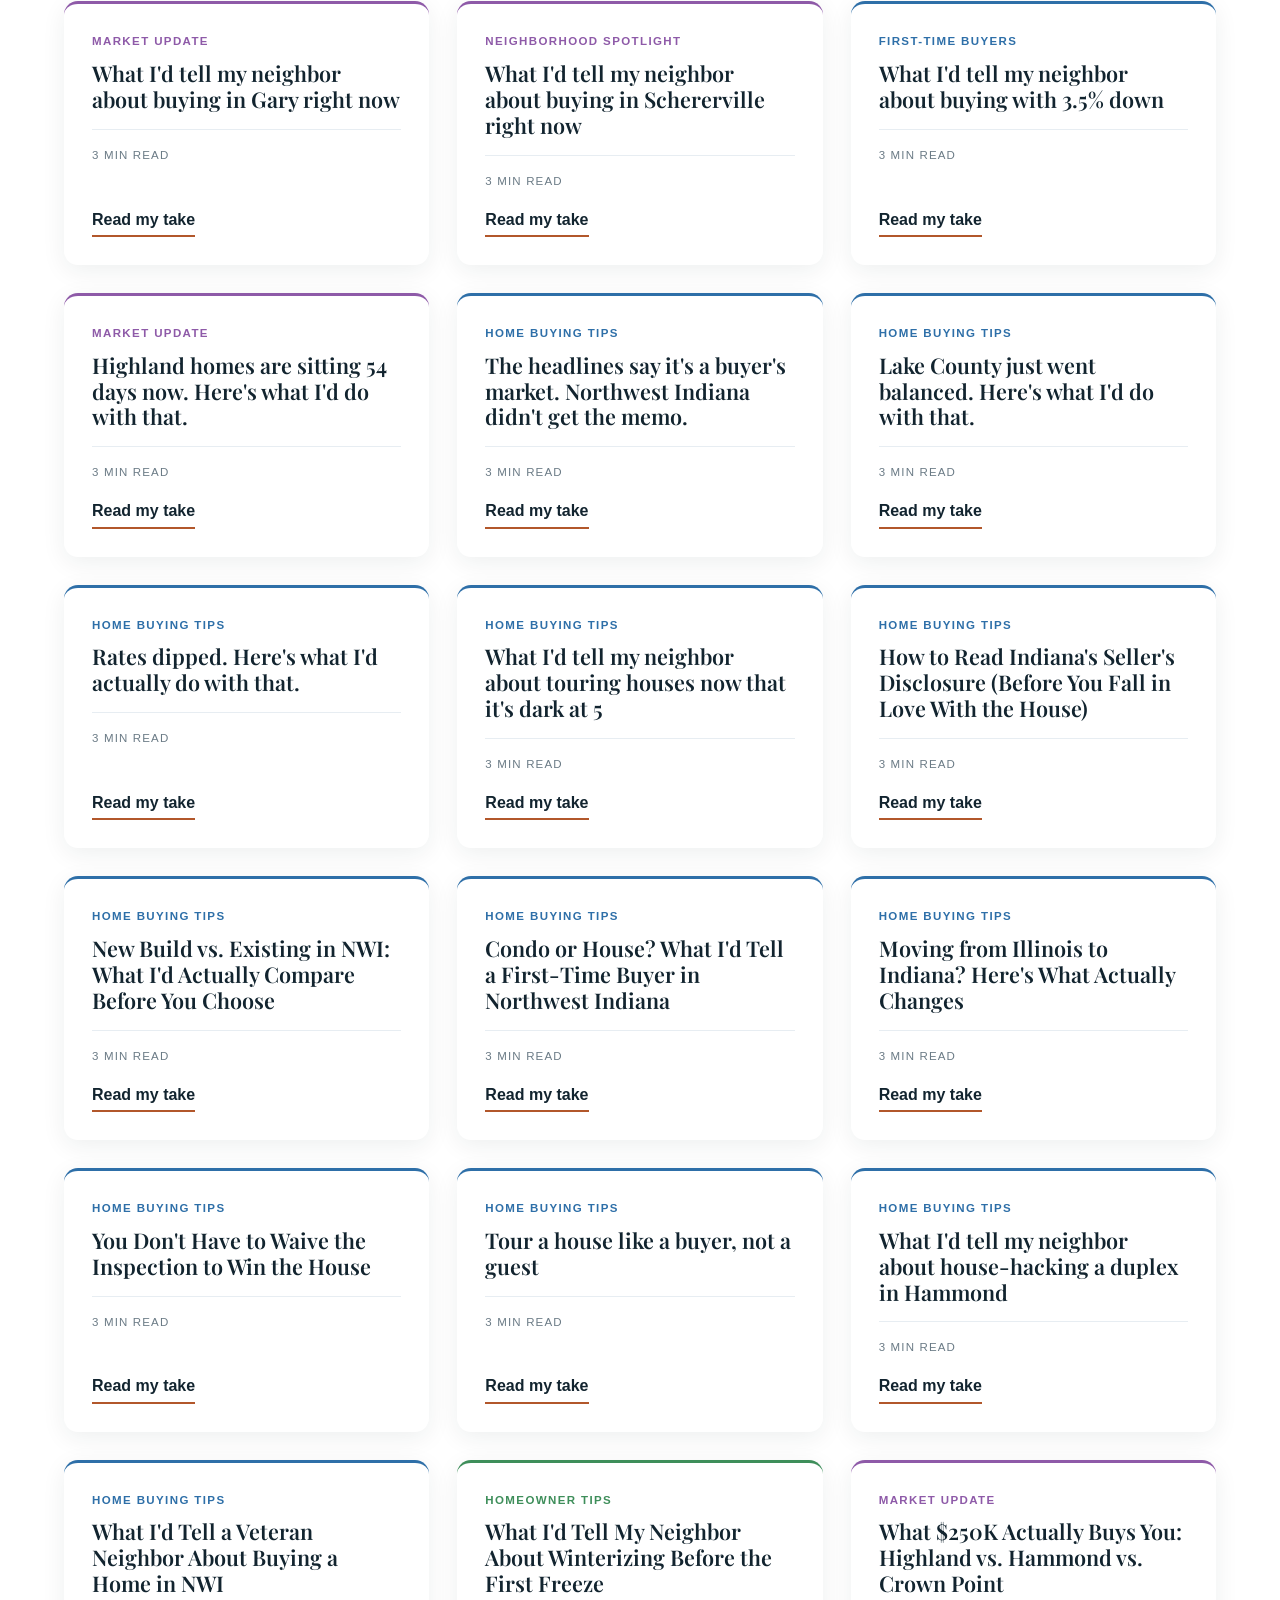
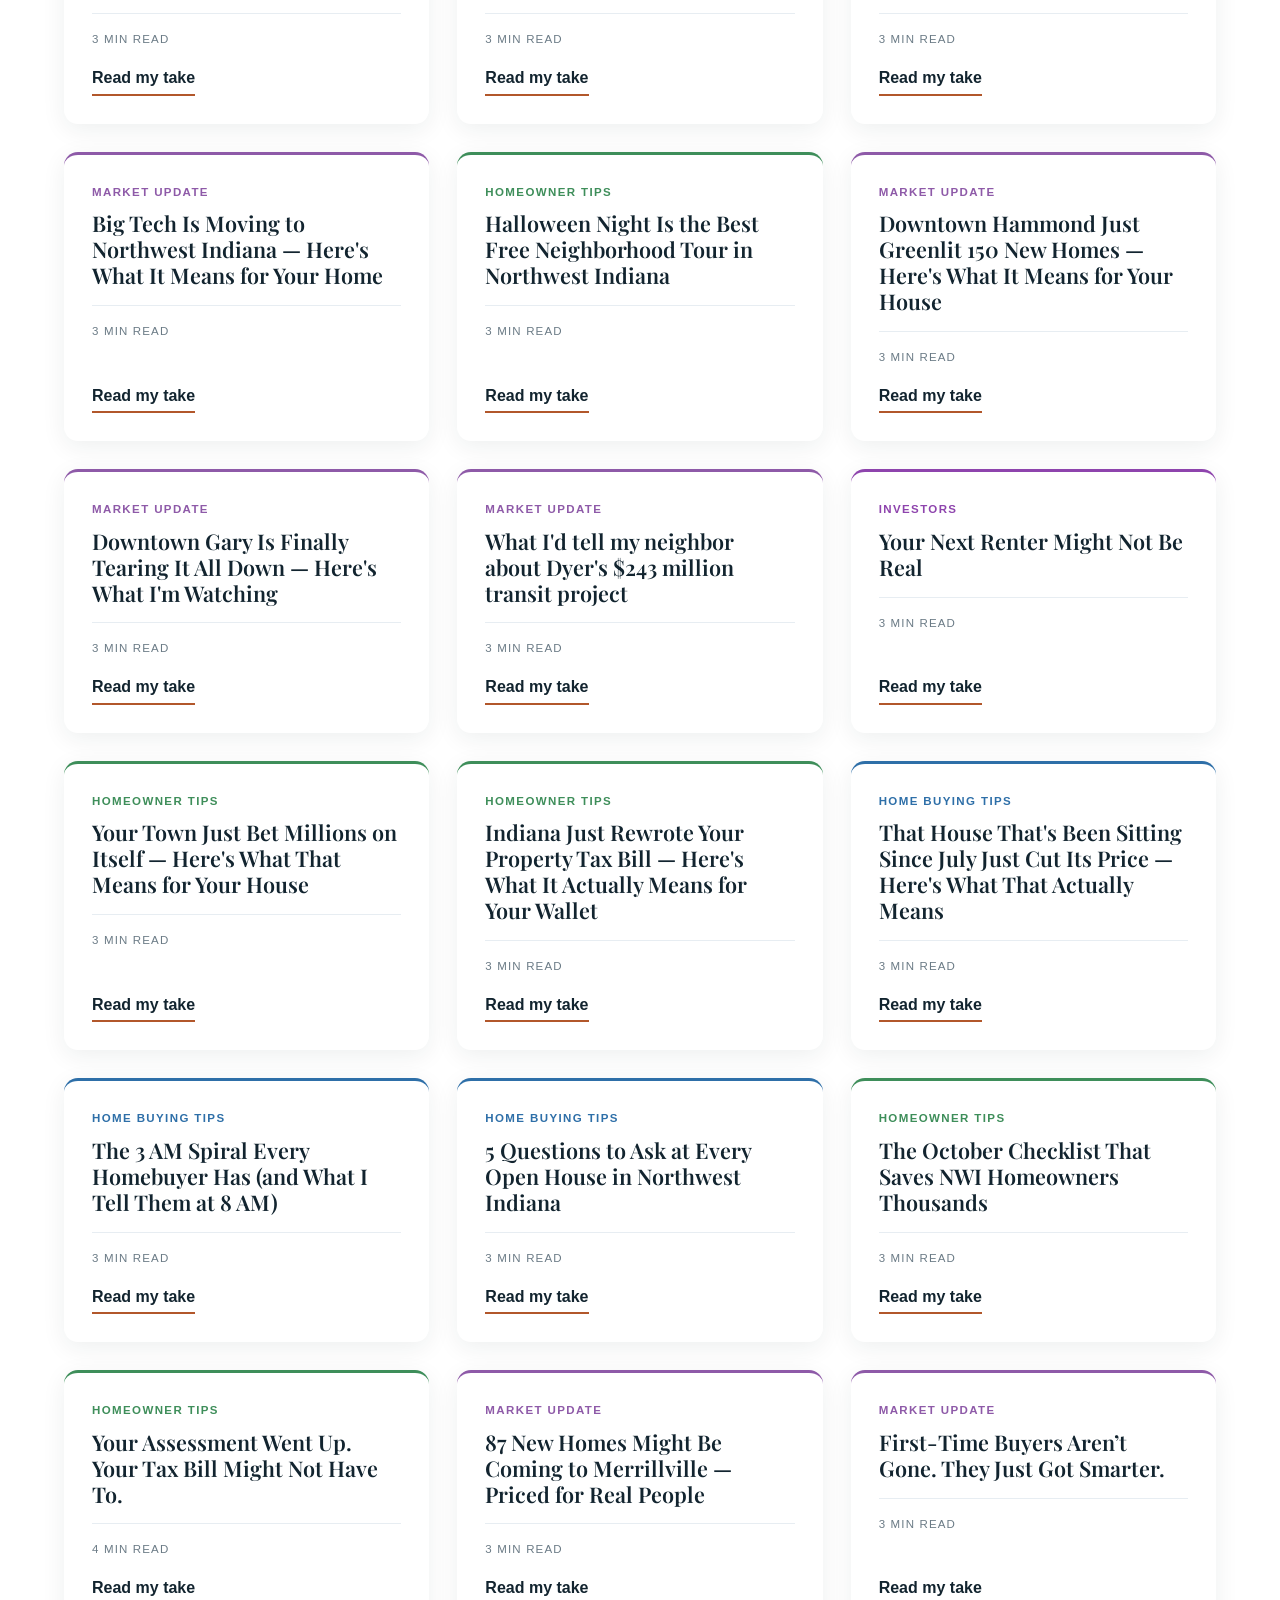
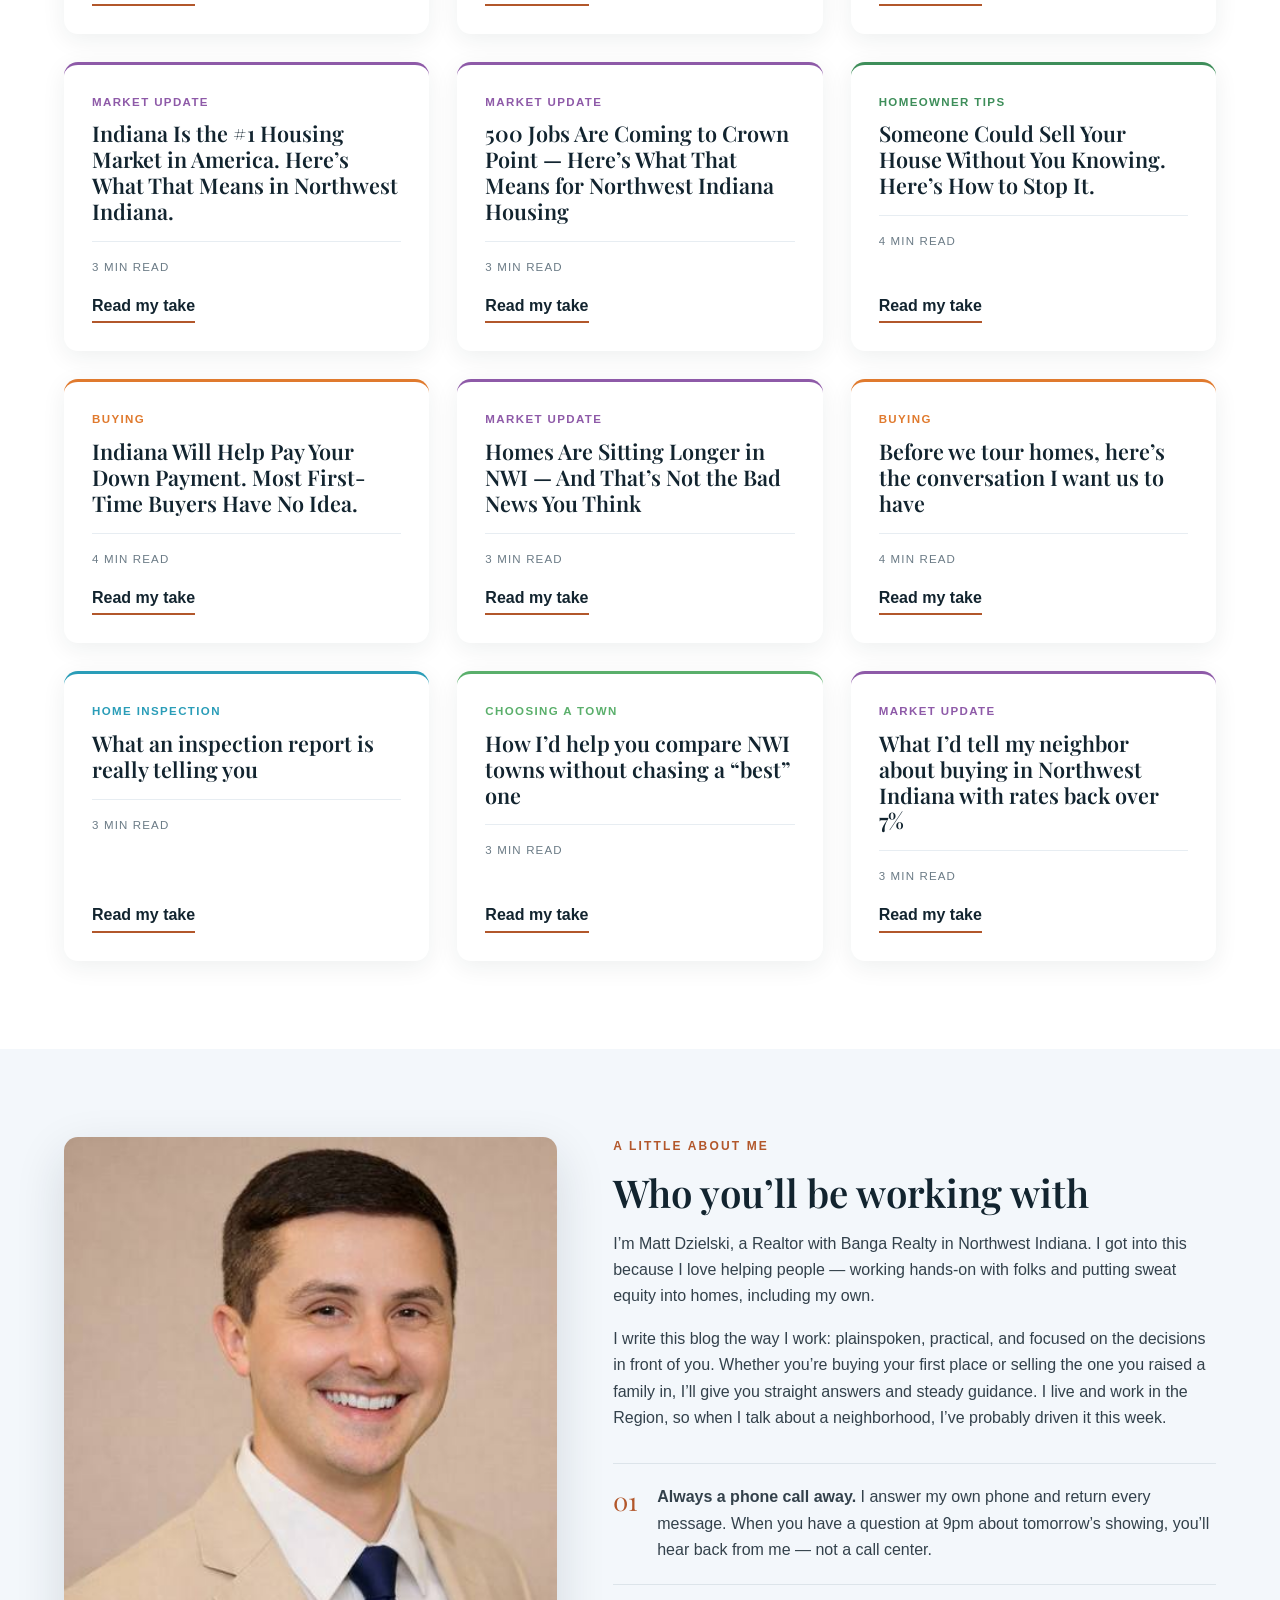
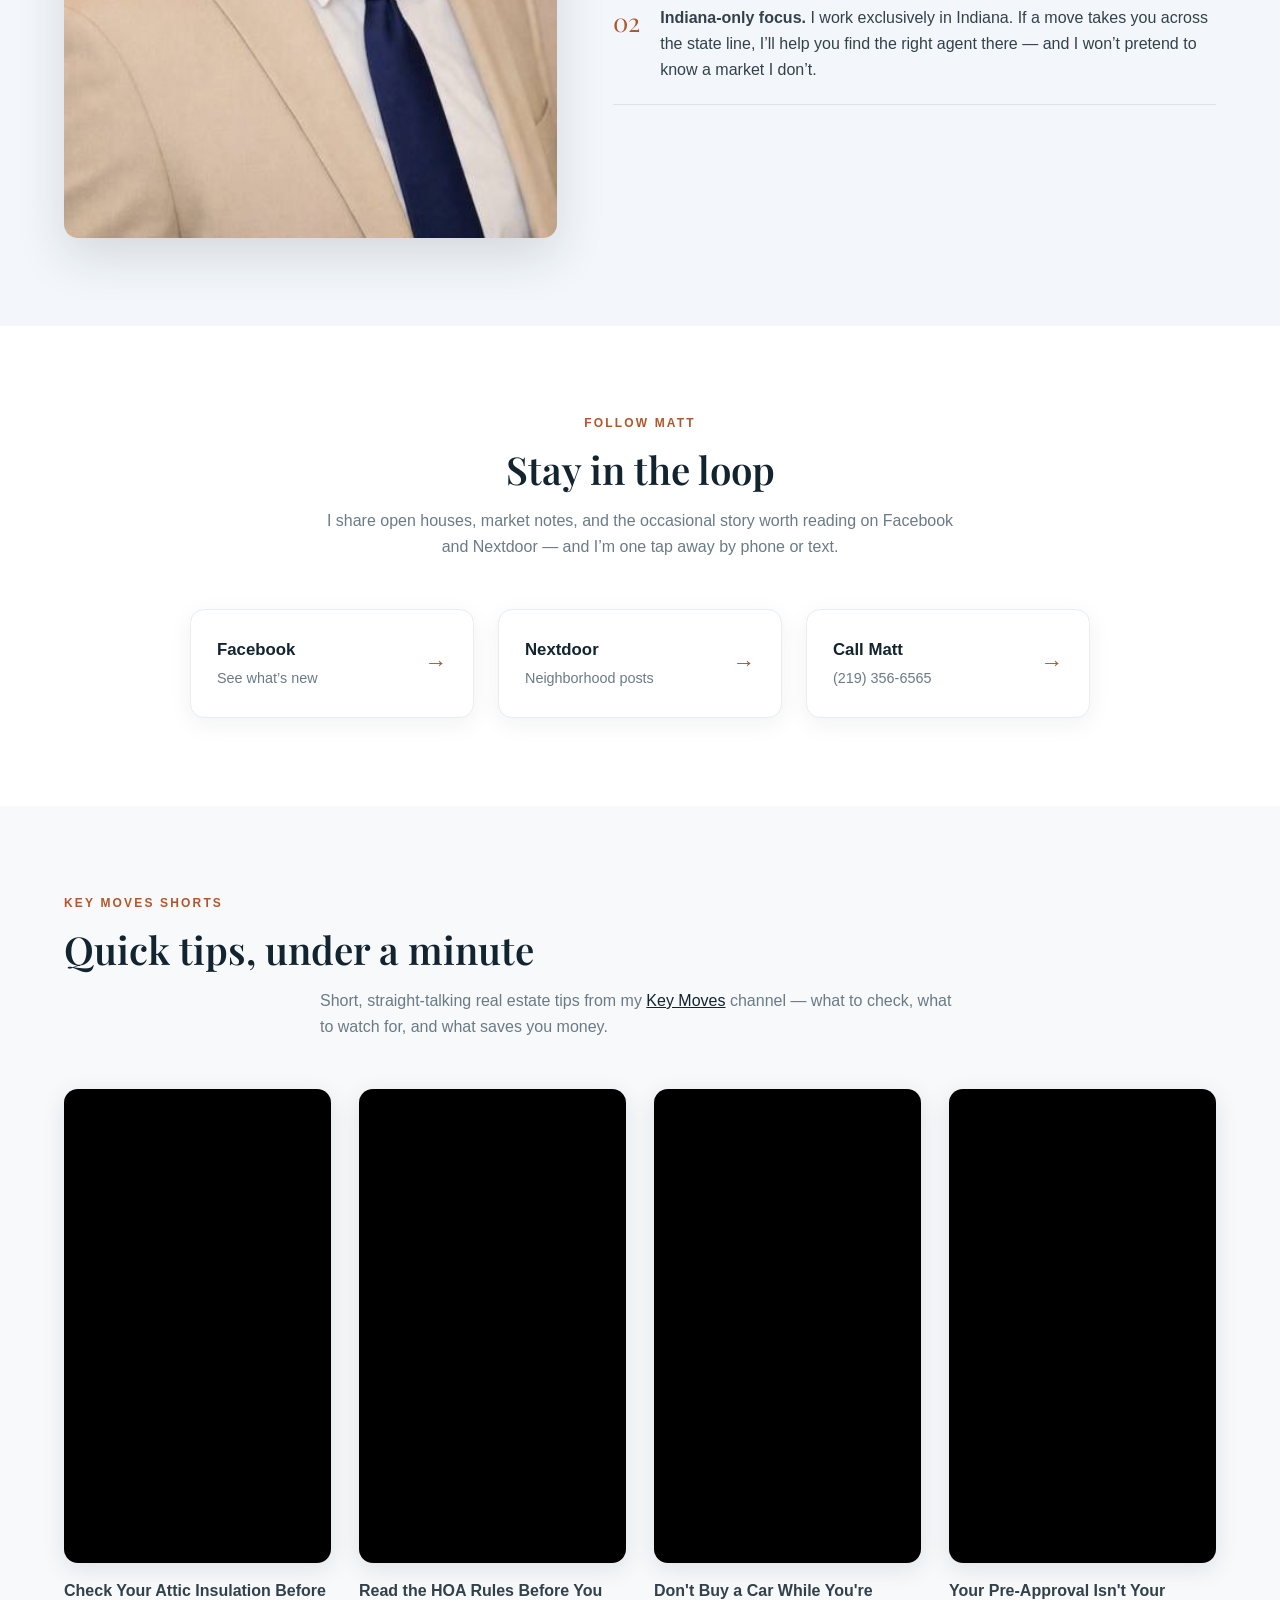
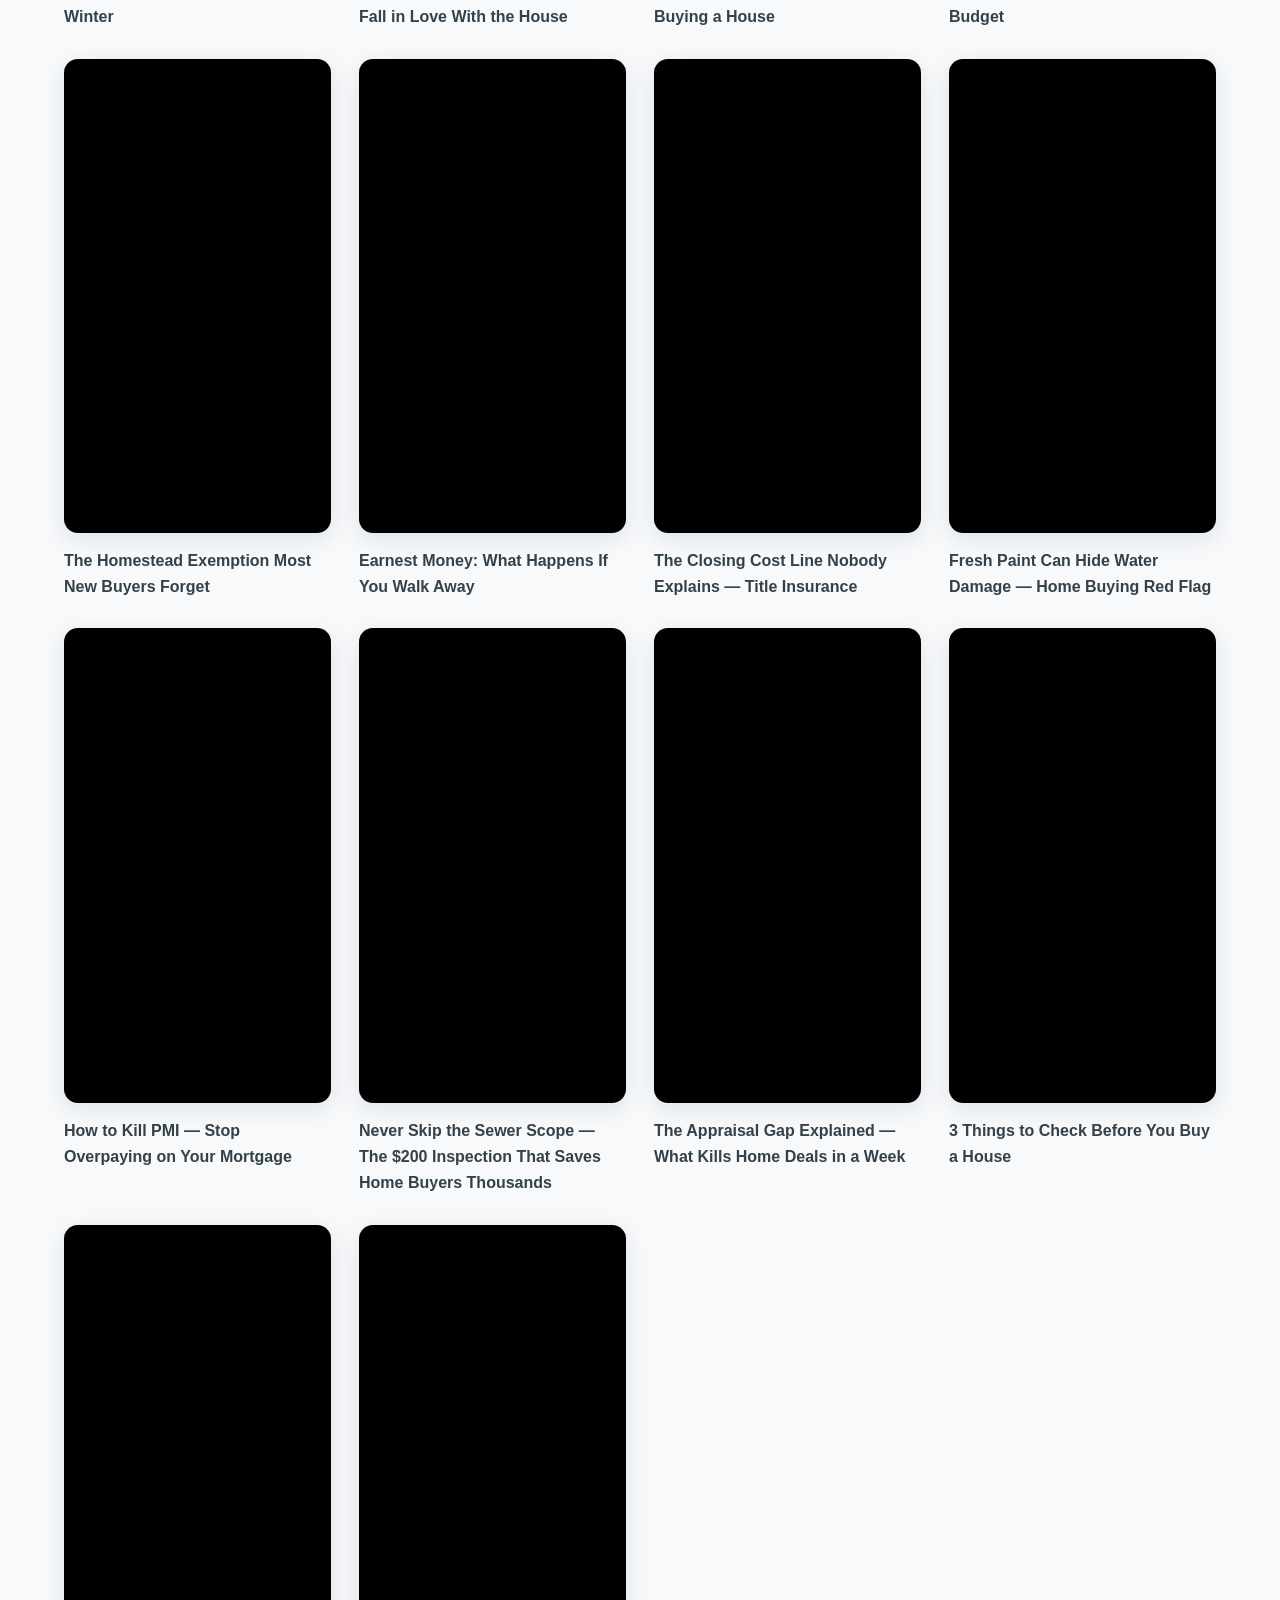
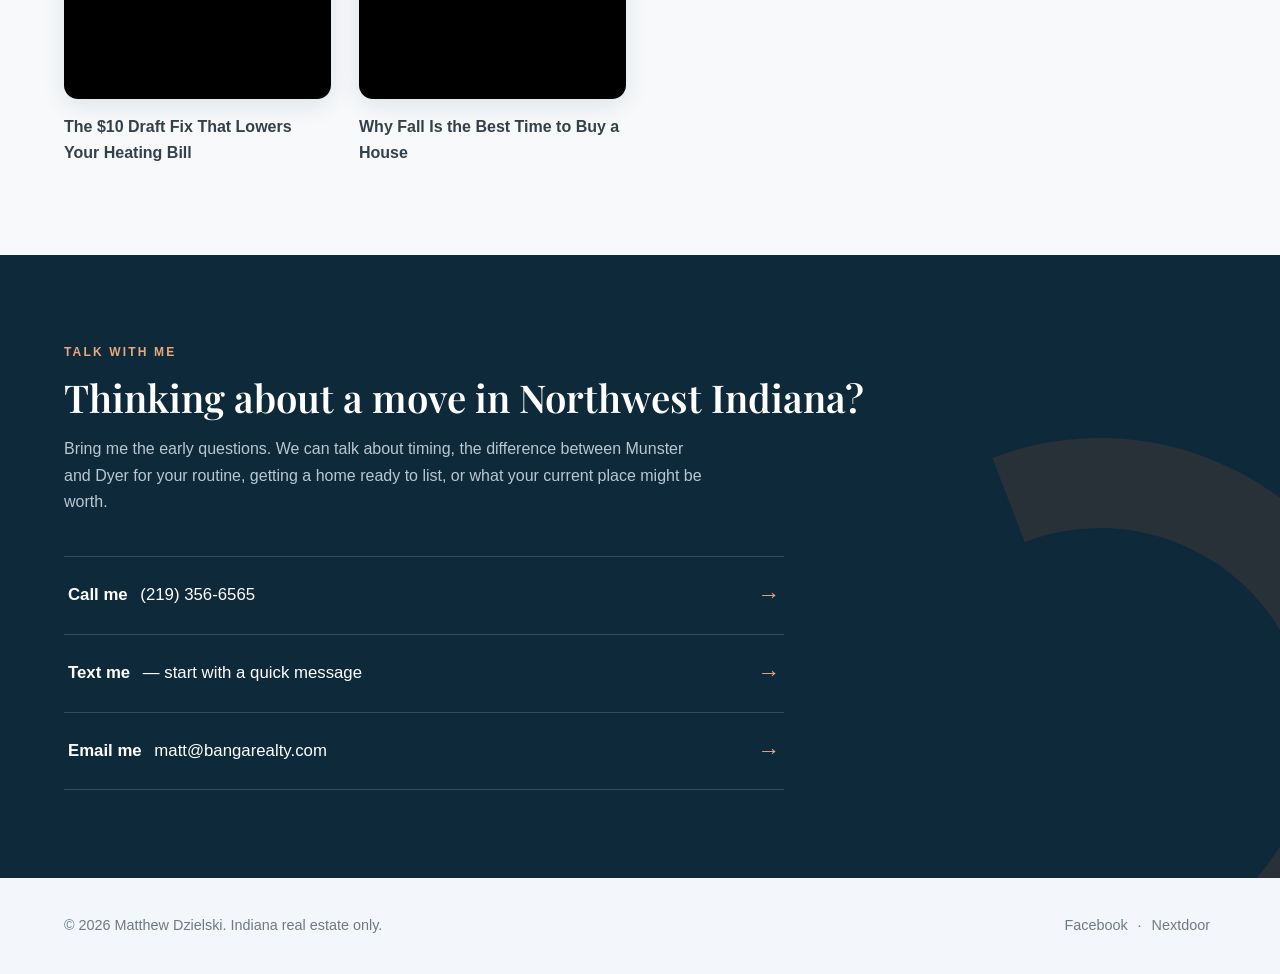
==== commit 66d8e868: "Add article-49 card and JSON-LD: The house looks great with the tree up. Here is what to check anywa" ====
--- a/index.html
+++ b/index.html
@@ -471,6 +471,19 @@
     },
     {
       "@type": "BlogPosting",
+      "@id": "https://matthew-dzielski.github.io/matthew-dzielski-blog/#article-49",
+      "headline": "The house looks great with the tree up. Here's what to check anyway.",
+      "description": "Thanksgiving is a week away and NWI homes are decked out. Before you fall for the tree and the twinkle lights, here's what to check anyway — closets, daylight, drafts, the yard, and the basement.",
+      "url": "https://matthew-dzielski.github.io/matthew-dzielski-blog/#blog",
+      "inLanguage": "en-US",
+      "datePublished": "2026-11-19",
+      "dateModified": "2026-11-19",
+      "author": { "@id": "https://matthew-dzielski.github.io/matthew-dzielski-blog/#realtor" },
+      "publisher": { "@id": "https://matthew-dzielski.github.io/matthew-dzielski-blog/#realtor" },
+      "about": "Home buying tips"
+    },
+    {
+      "@type": "BlogPosting",
       "@id": "https://matthew-dzielski.github.io/matthew-dzielski-blog/#article-48",
       "headline": "The $820,000 House in Munster Sold in 4 Days",
       "description": "Last week's five biggest NWI sales totaled $3.48 million, all in Lake County. A $820,000 Munster home went under contract in 4 days, and two brand-new Cedar Lake builds sold above asking. What the top of the market tells you about the rest of it.",
@@ -828,6 +841,13 @@
         <h2 class="centered">What I&rsquo;m seeing in Northwest Indiana</h2>
         <p class="section-intro centered">Buyer questions, seller lessons, and the practical stuff I&rsquo;m working through week to week. Start anywhere &mdash; every one of these is a conversation I&rsquo;ve actually had with a client.</p>
         <div class="card-grid">
+          <article class="card" style="--tag-color:#2E6FA8">
+            <p class="card-tag">Home buying tips</p>
+            <h3>The house looks great with the tree up. Here&#39;s what to check anyway.</h3>
+            <hr>
+            <p class="read-time">3 min read</p>
+            <button class="read-link" data-article="article-49">Read my take</button>
+          </article>
           <article class="card" style="--tag-color:#8E5AA8">
             <p class="card-tag">Market update</p>
             <h3>The $820,000 House in Munster Sold in 4 Days</h3>
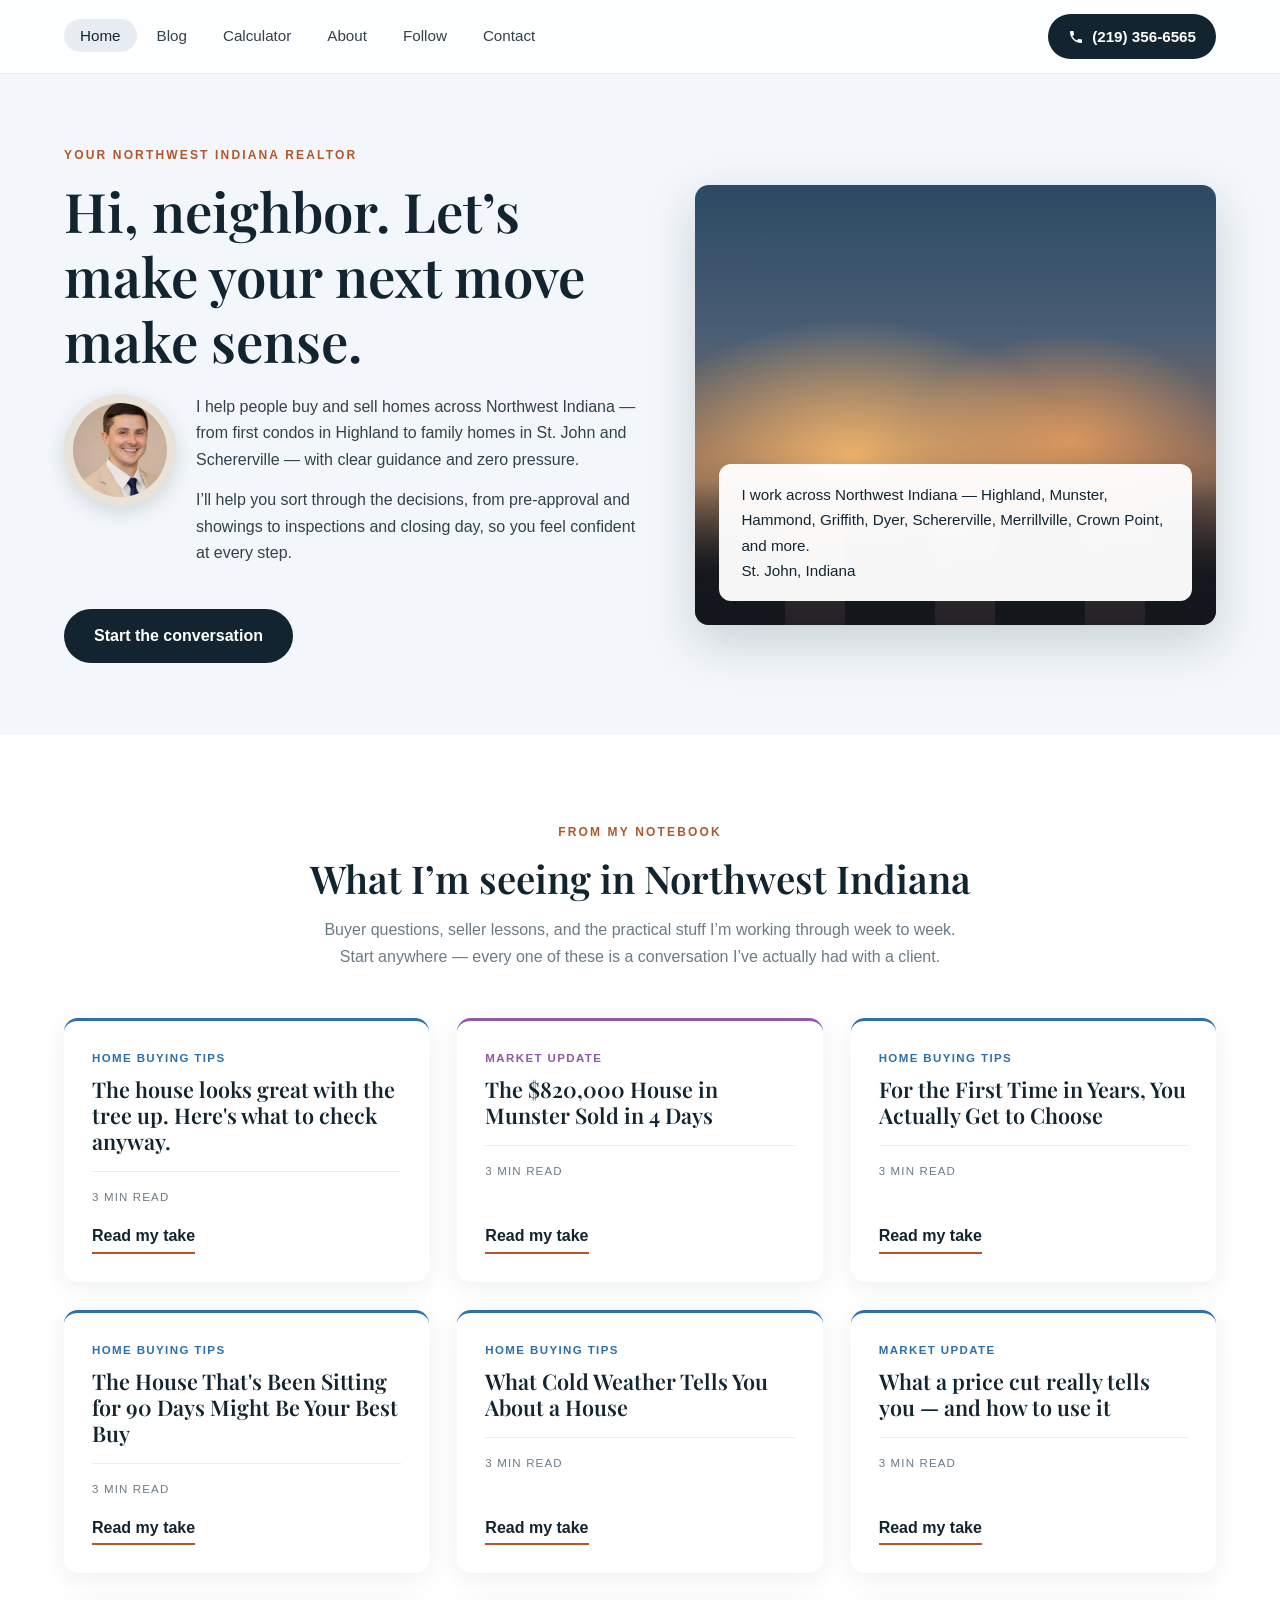
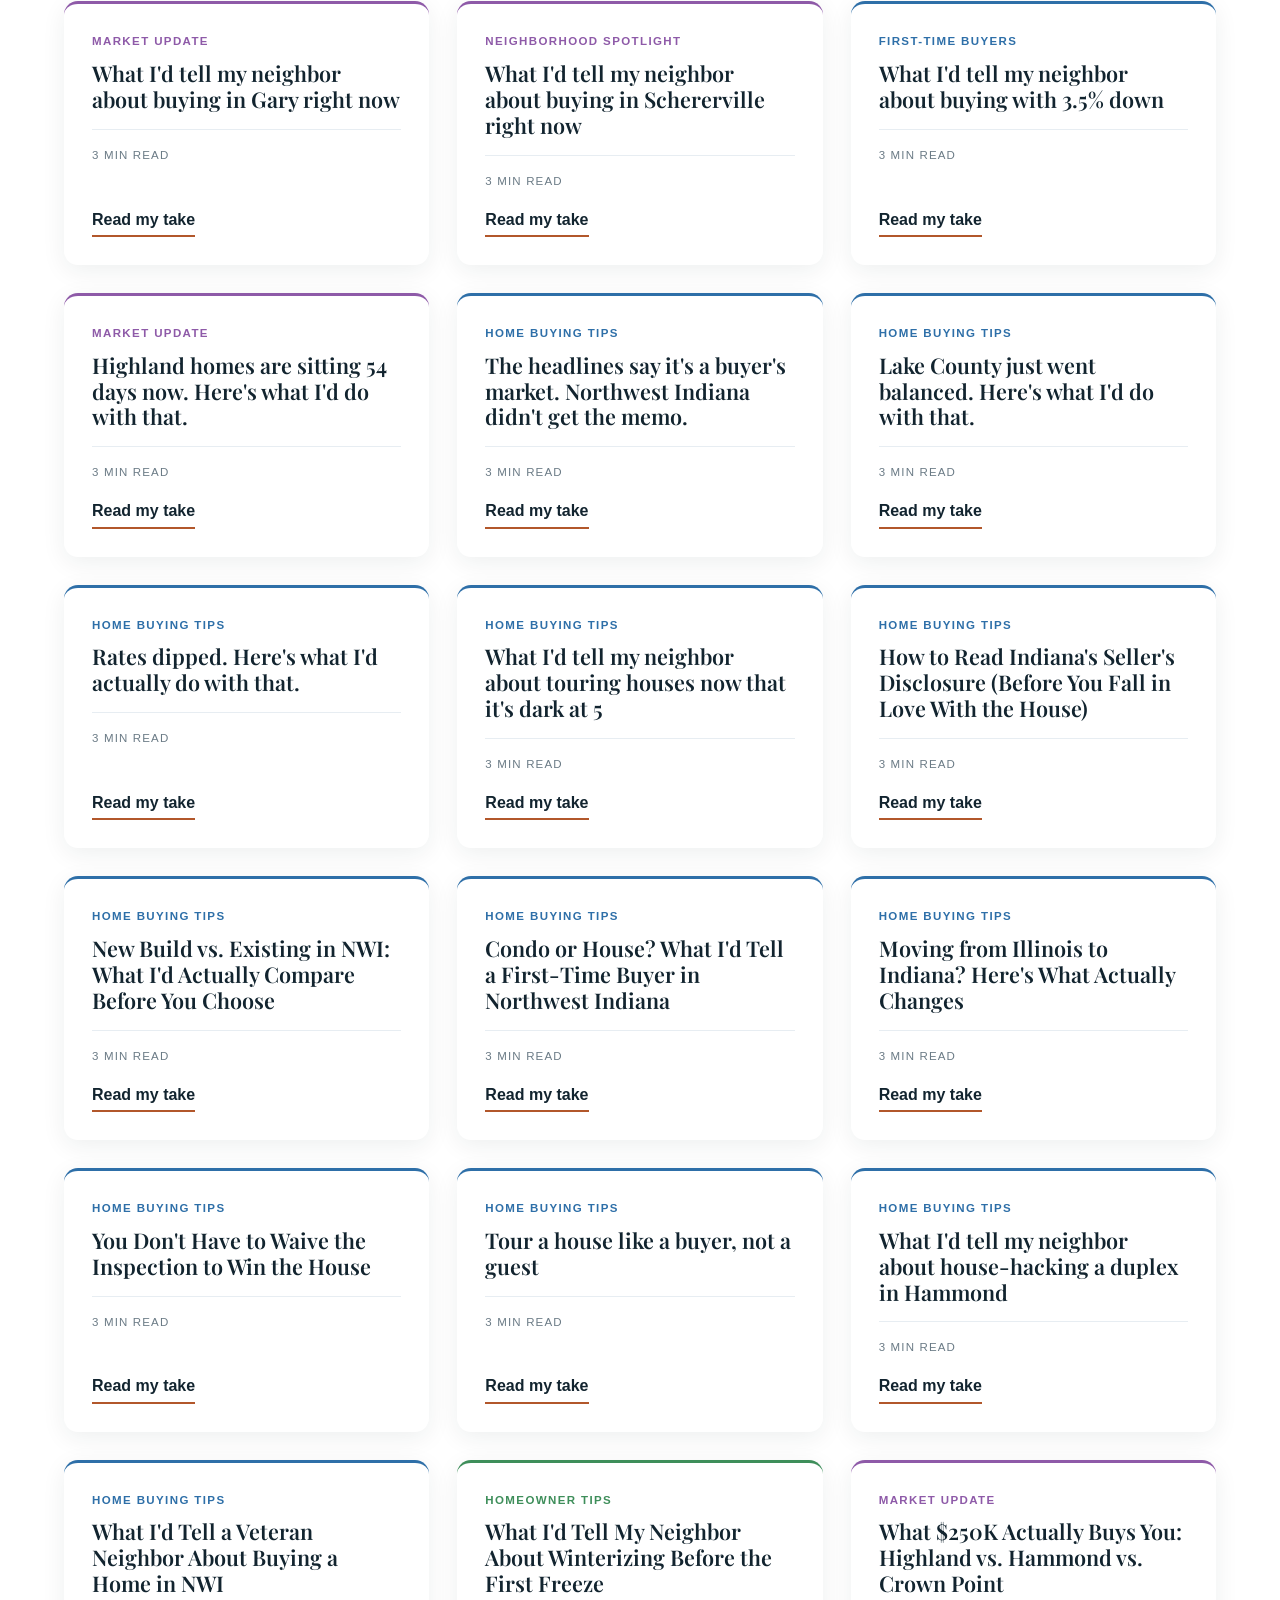
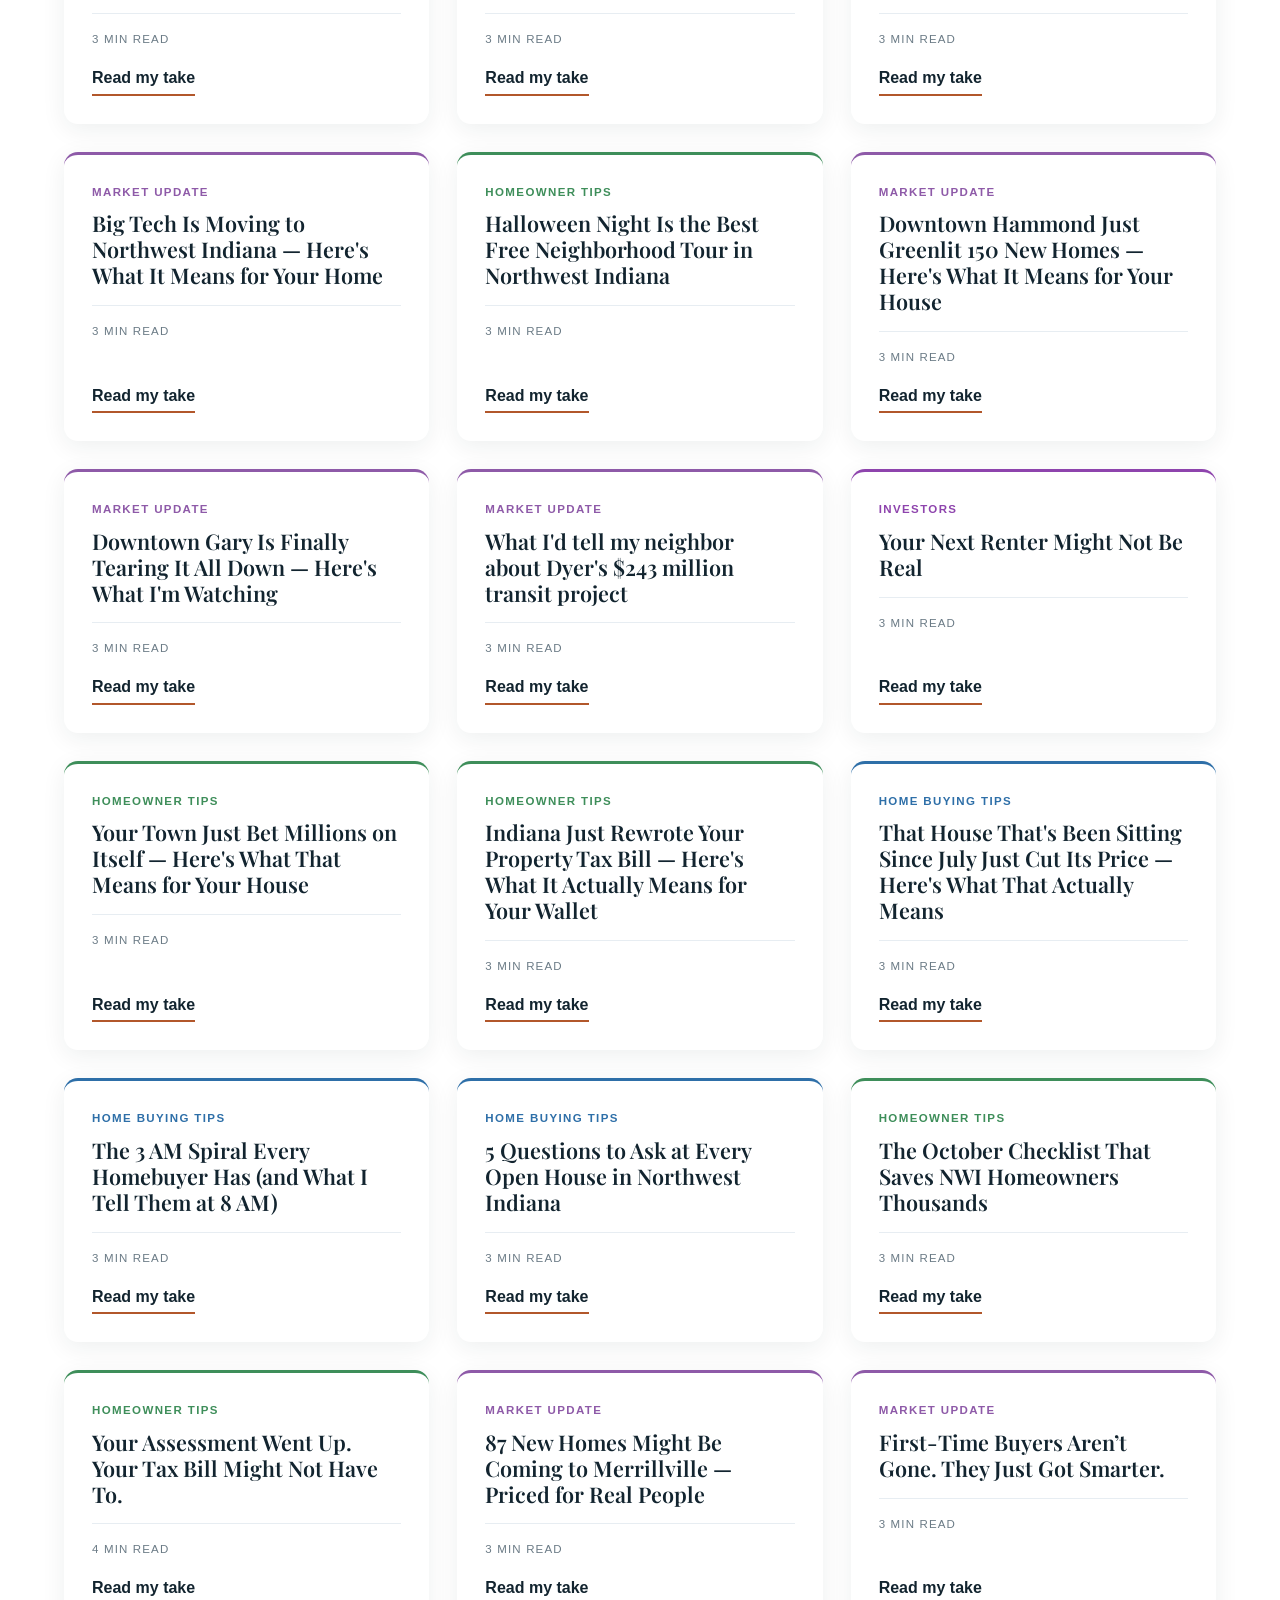
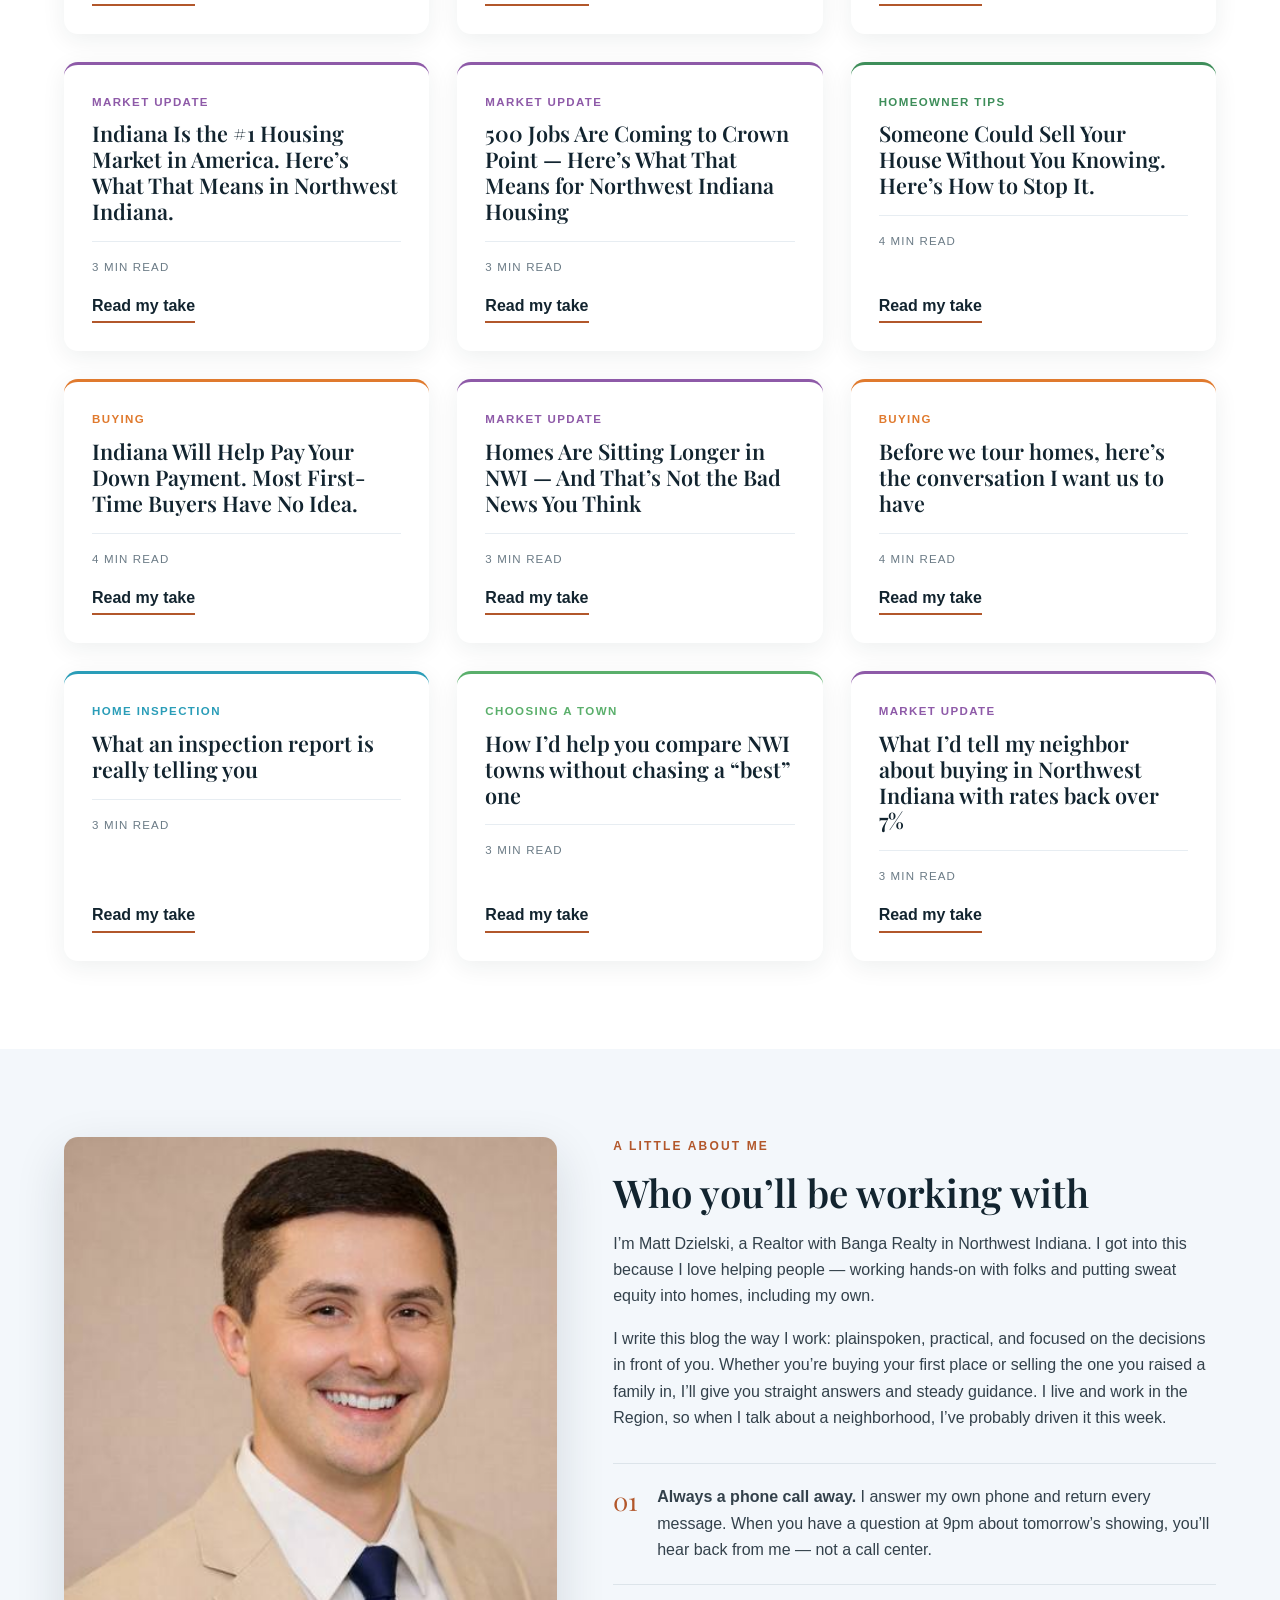
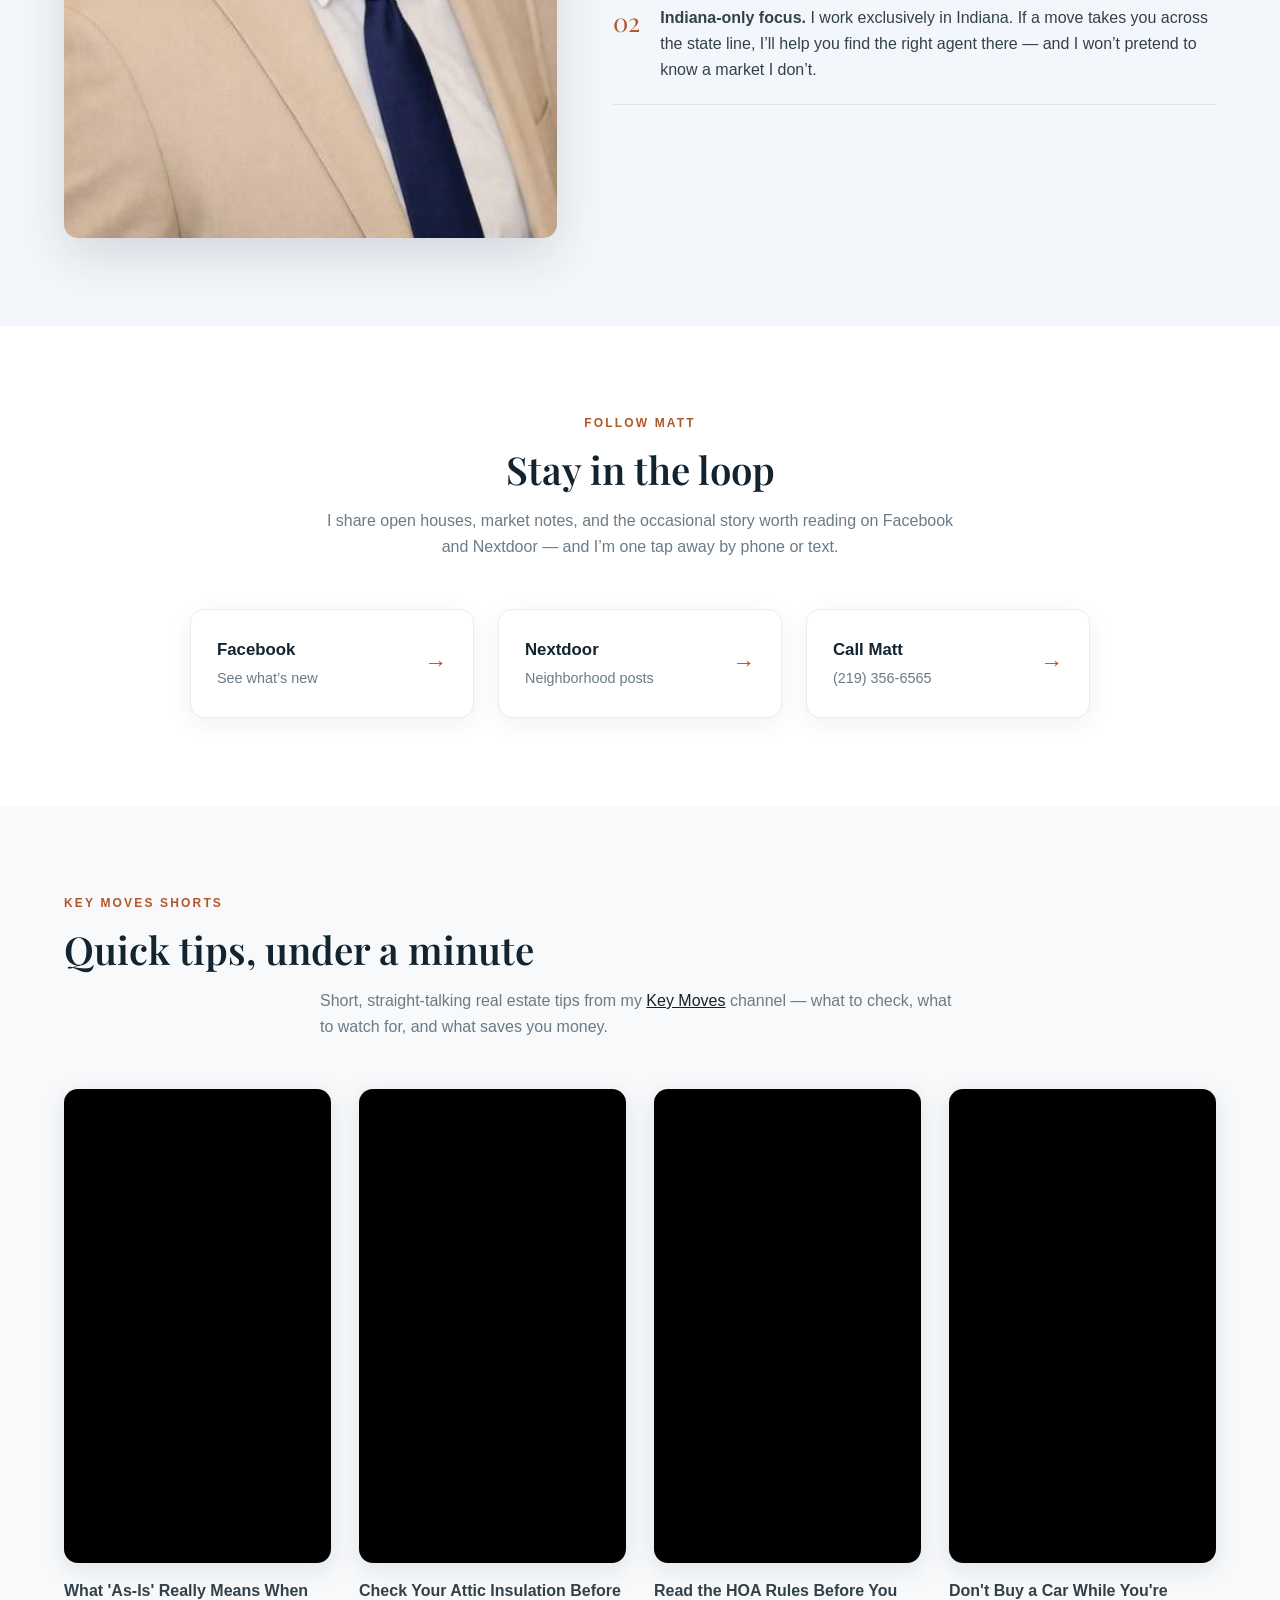
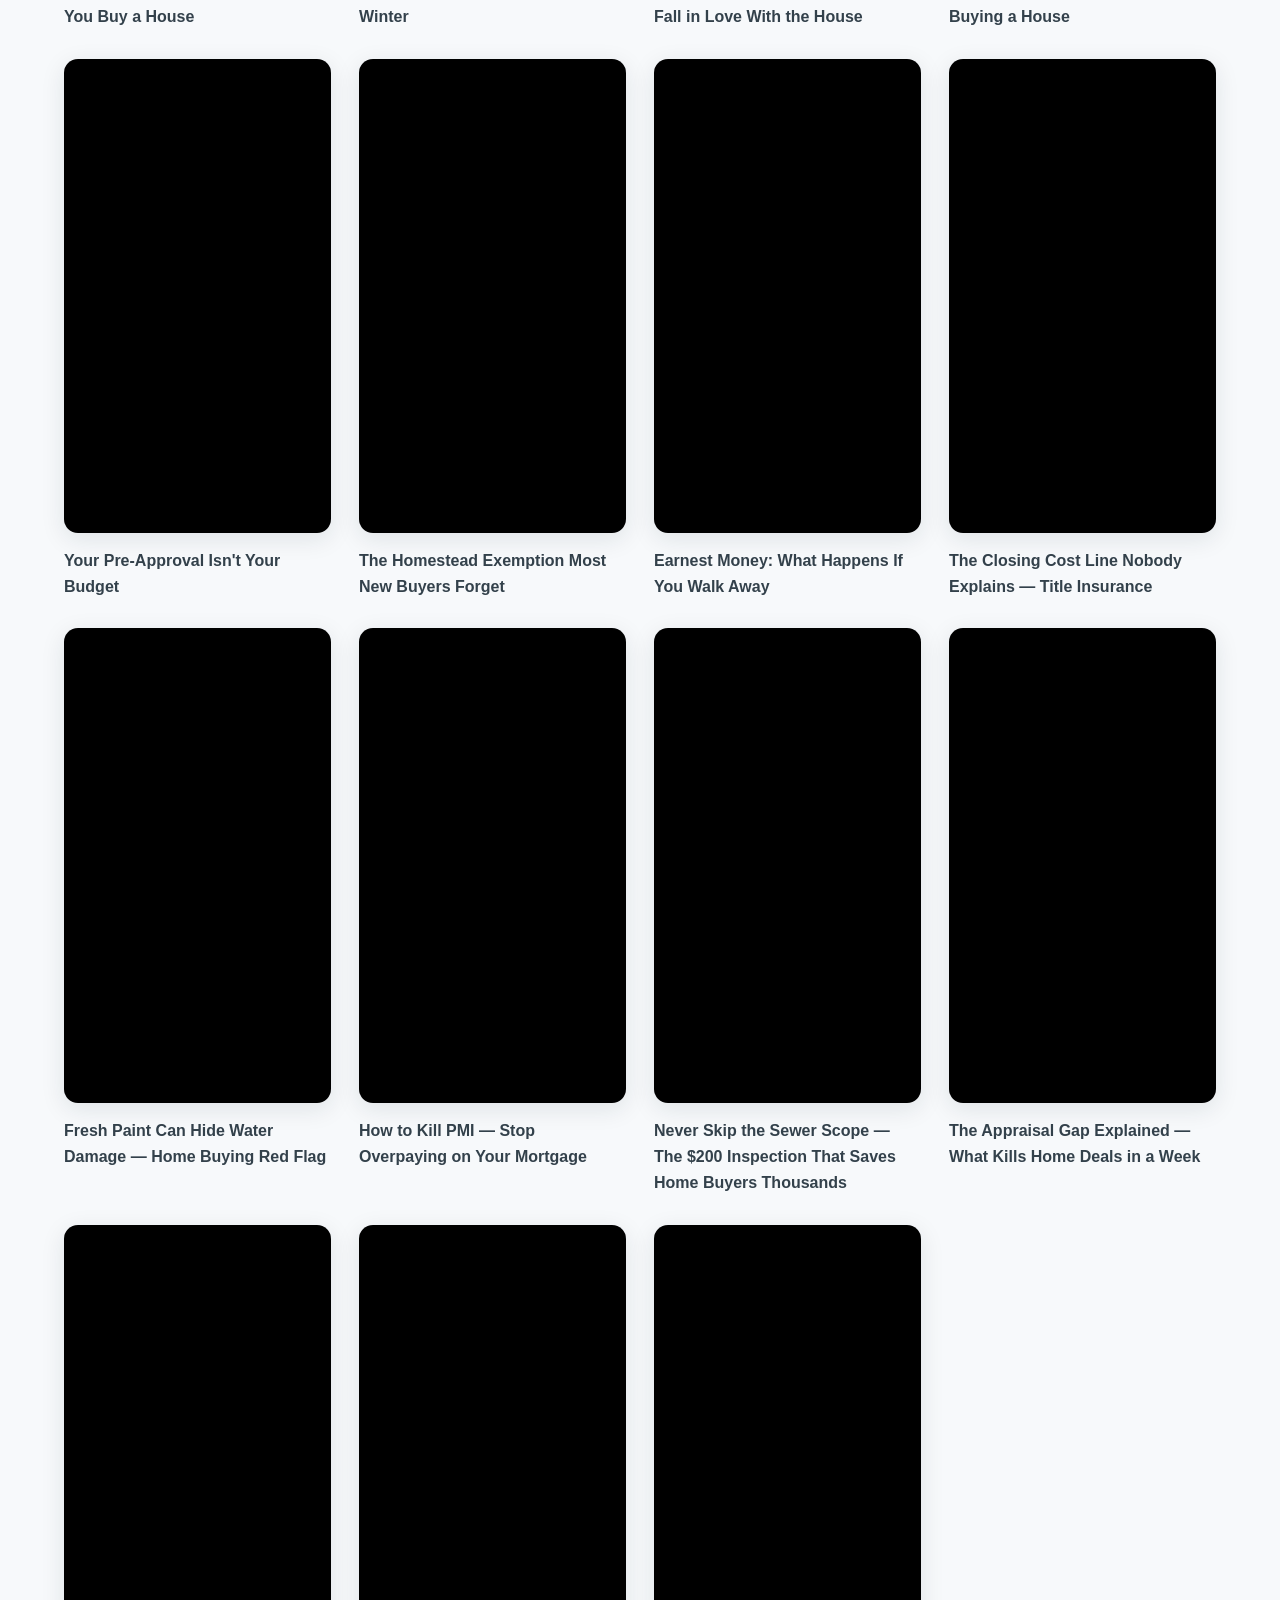
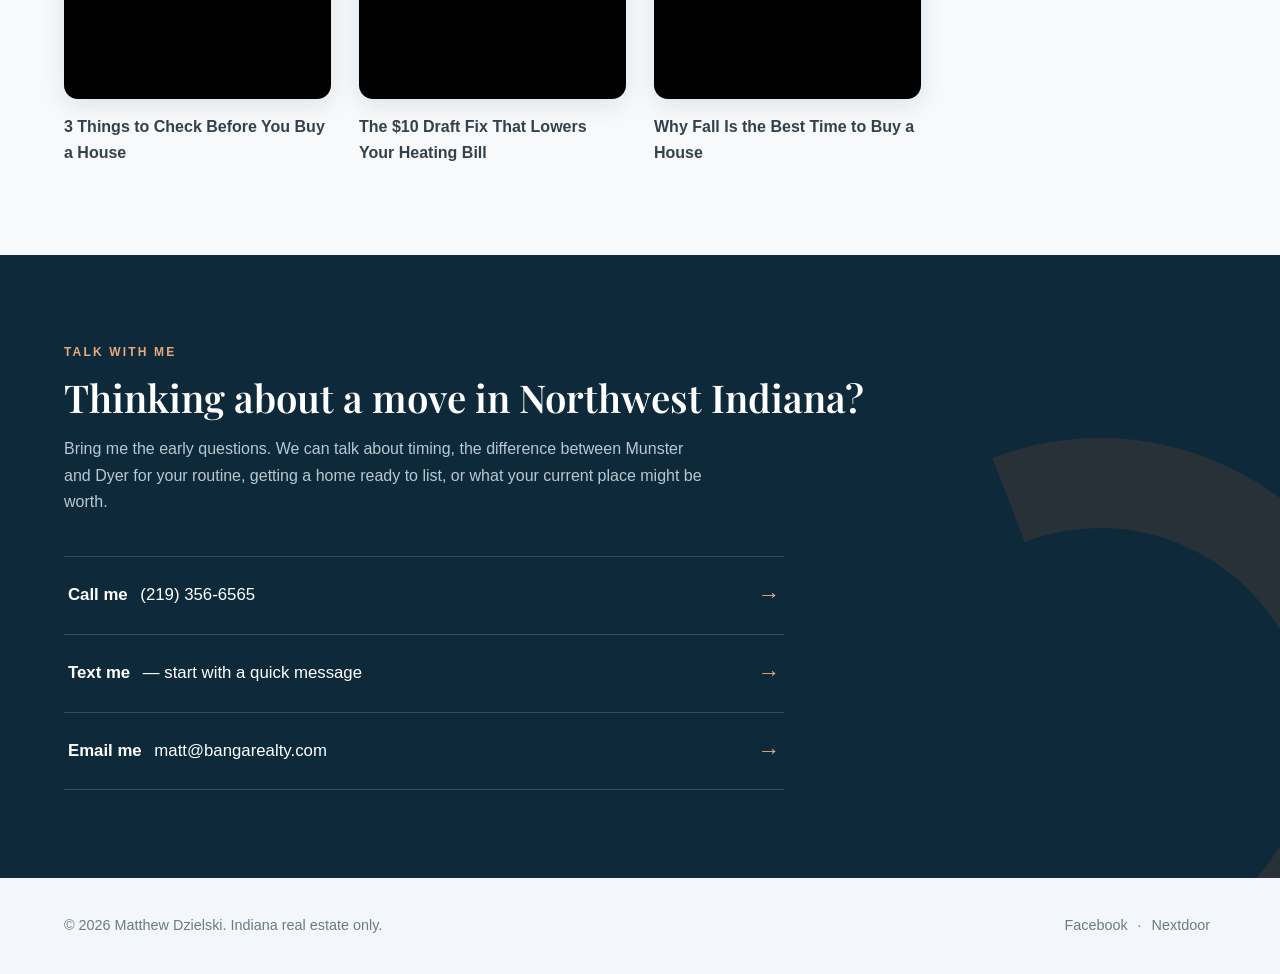
==== commit c1952a74: "Add Key Moves short-23 embed (As-Is)" ====
--- a/index.html
+++ b/index.html
@@ -1247,6 +1247,12 @@
         <div class="shorts-grid">
           <div class="short-card">
             <div class="short-frame">
+              <iframe src="https://www.youtube.com/embed/q2N8yfgqHvA" title="What 'As-Is' Really Means When You Buy a House" loading="lazy" allow="accelerometer; autoplay; clipboard-write; encrypted-media; gyroscope; picture-in-picture" allowfullscreen></iframe>
+            </div>
+            <p class="short-title">What 'As-Is' Really Means When You Buy a House</p>
+          </div>
+          <div class="short-card">
+            <div class="short-frame">
               <iframe src="https://www.youtube.com/embed/hLV4muONqRQ" title="Check Your Attic Insulation Before Winter" loading="lazy" allow="accelerometer; autoplay; clipboard-write; encrypted-media; gyroscope; picture-in-picture" allowfullscreen></iframe>
             </div>
             <p class="short-title">Check Your Attic Insulation Before Winter</p>
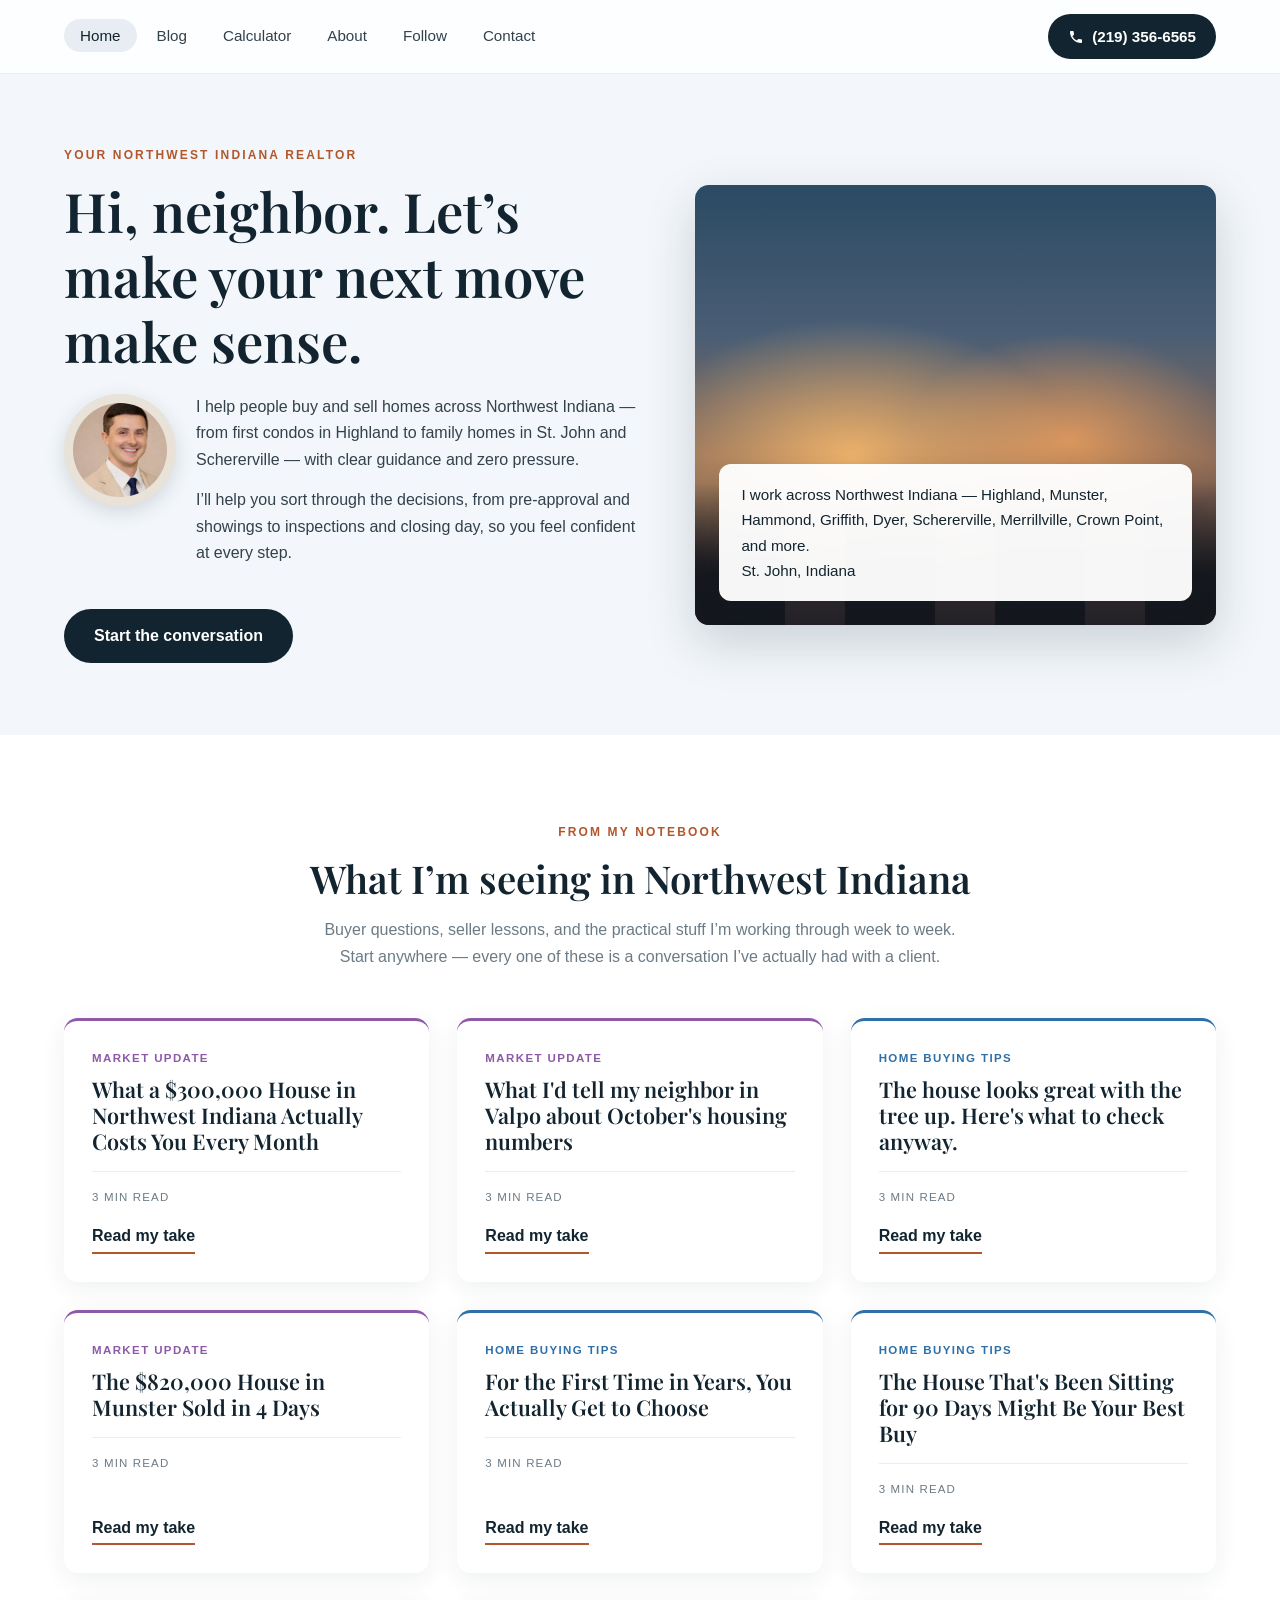
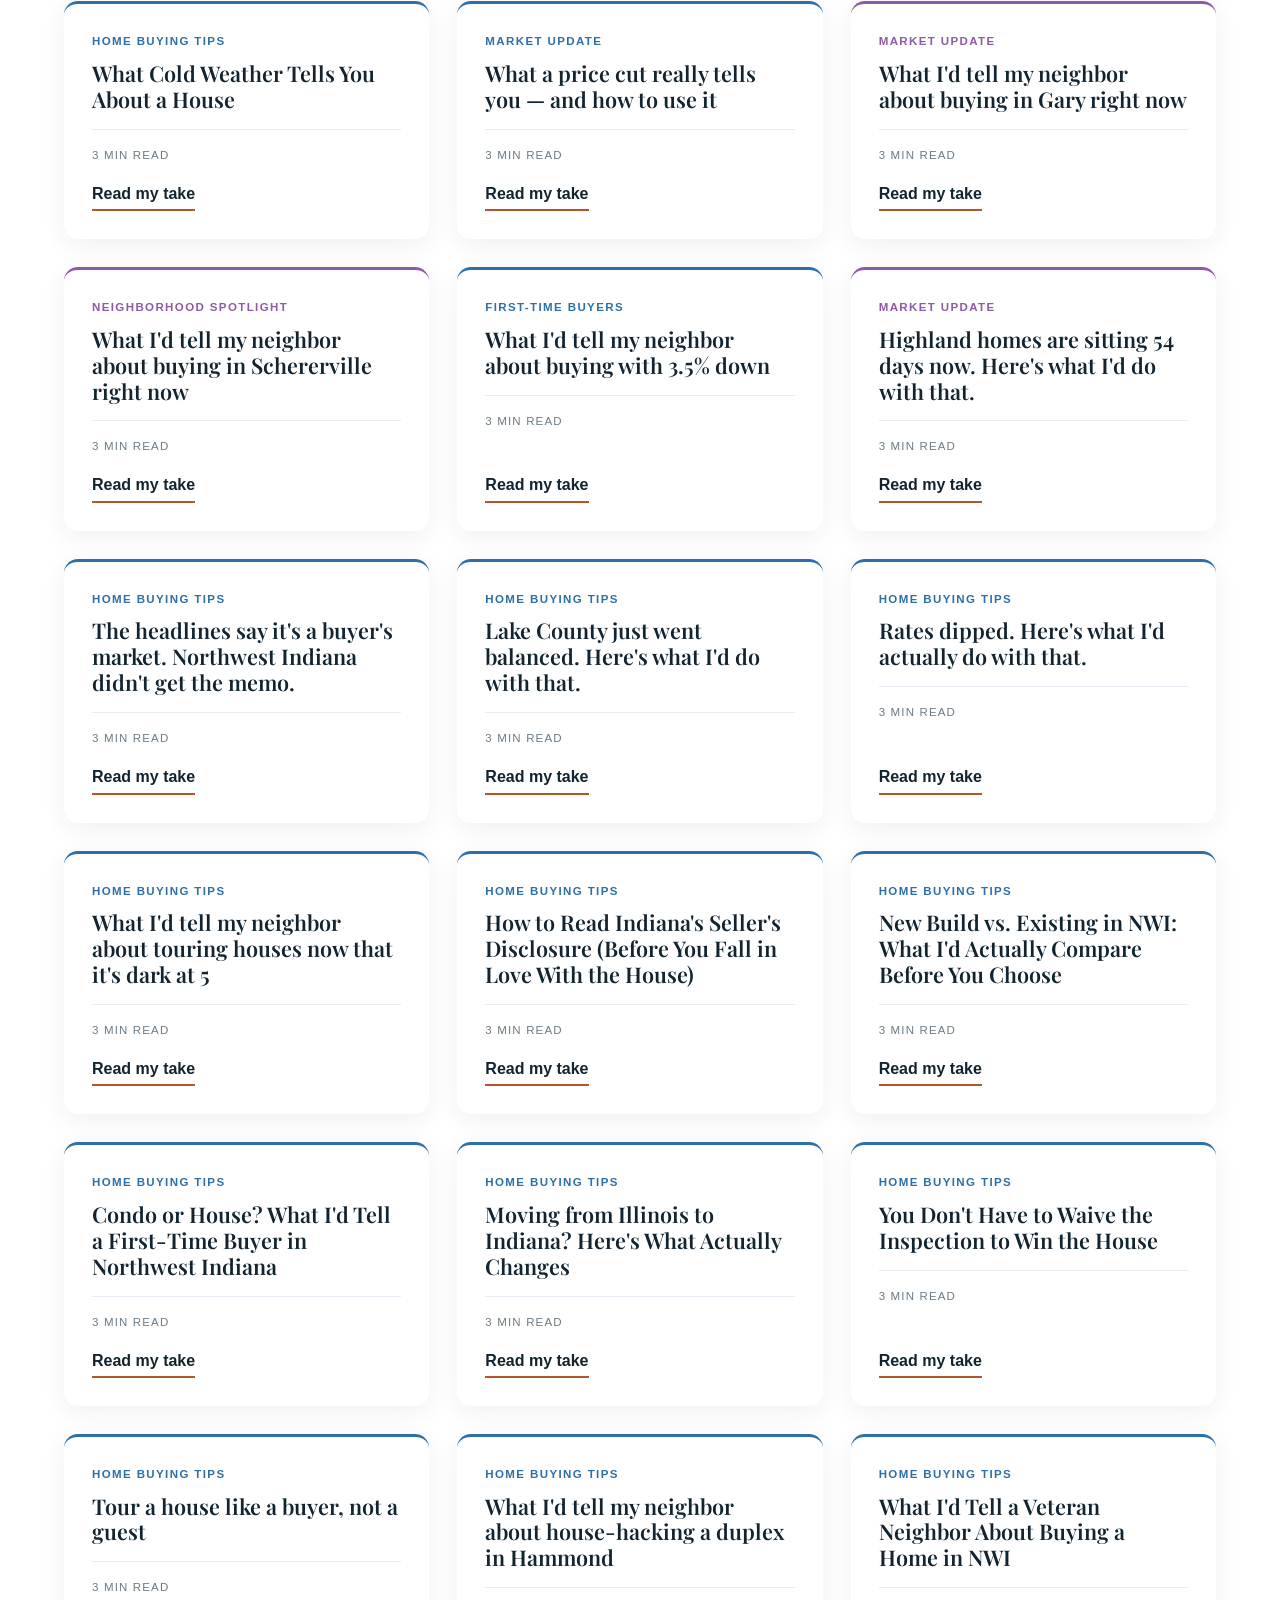
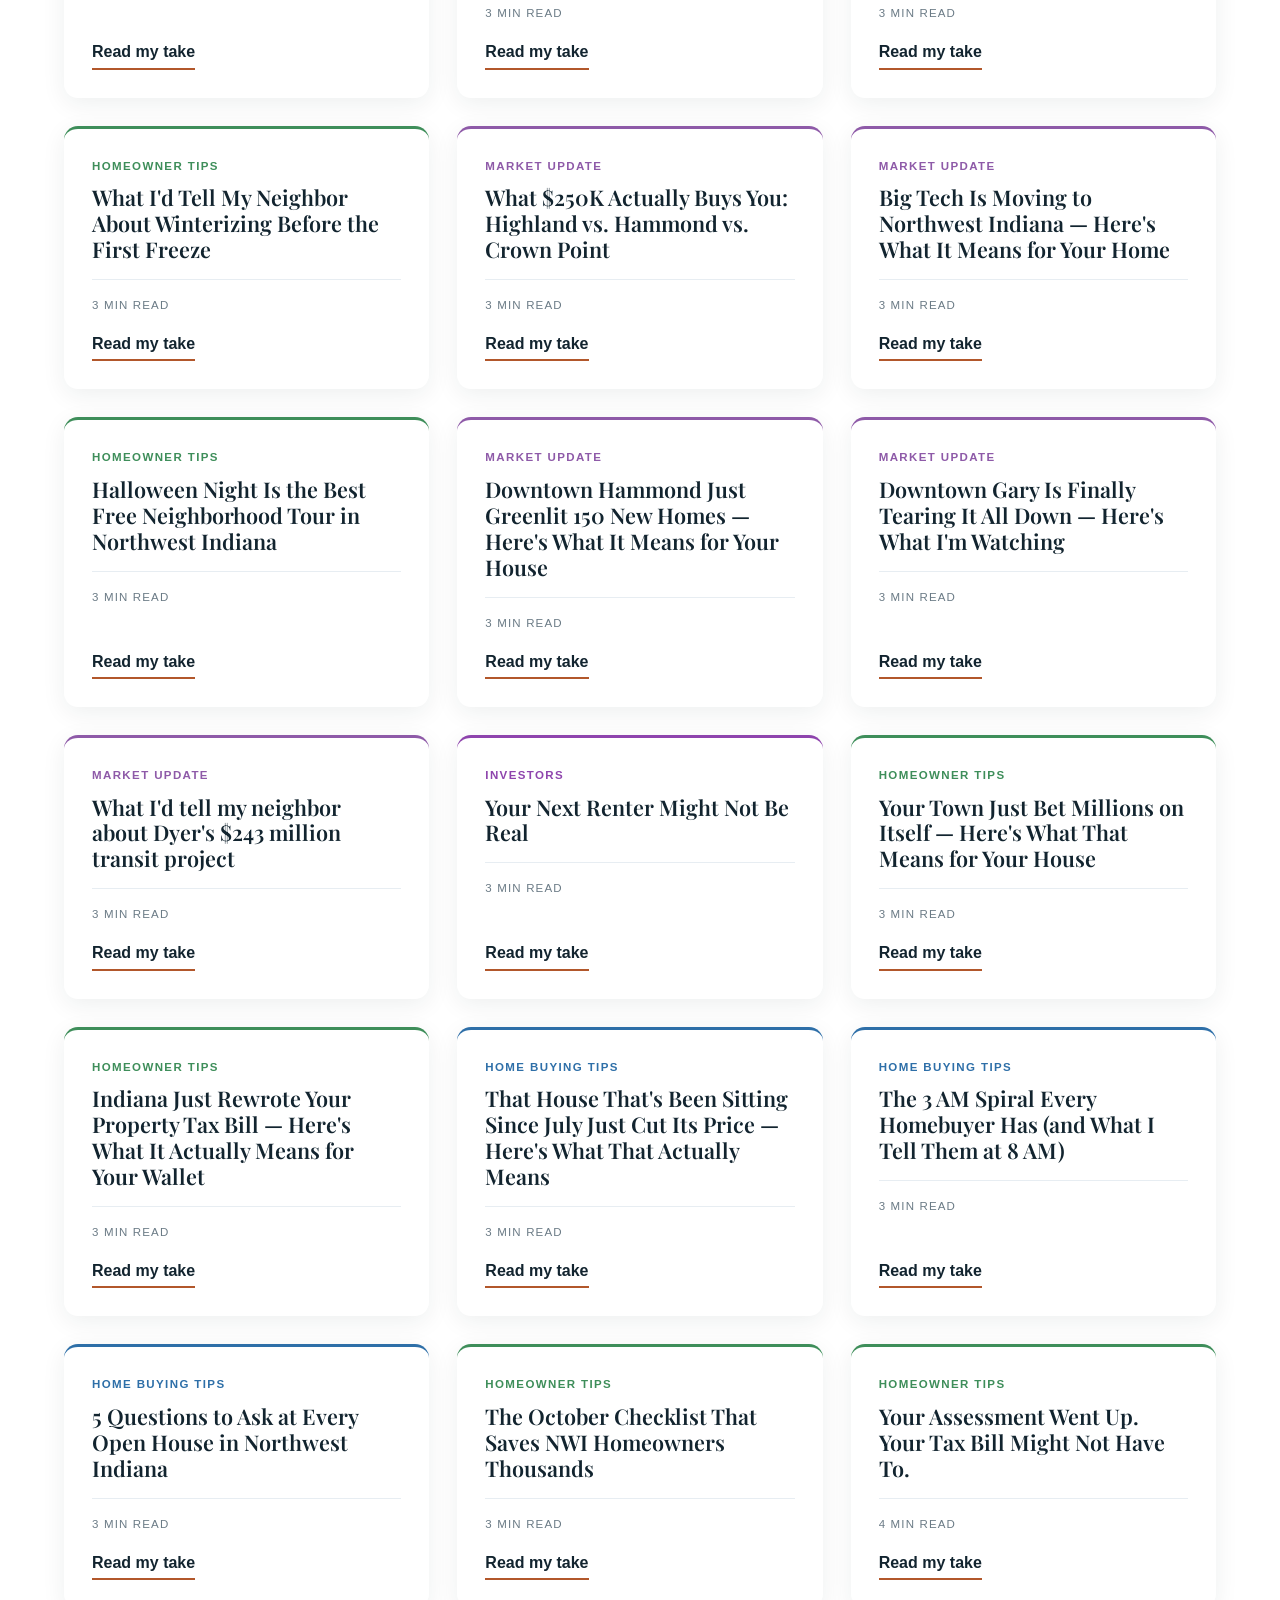
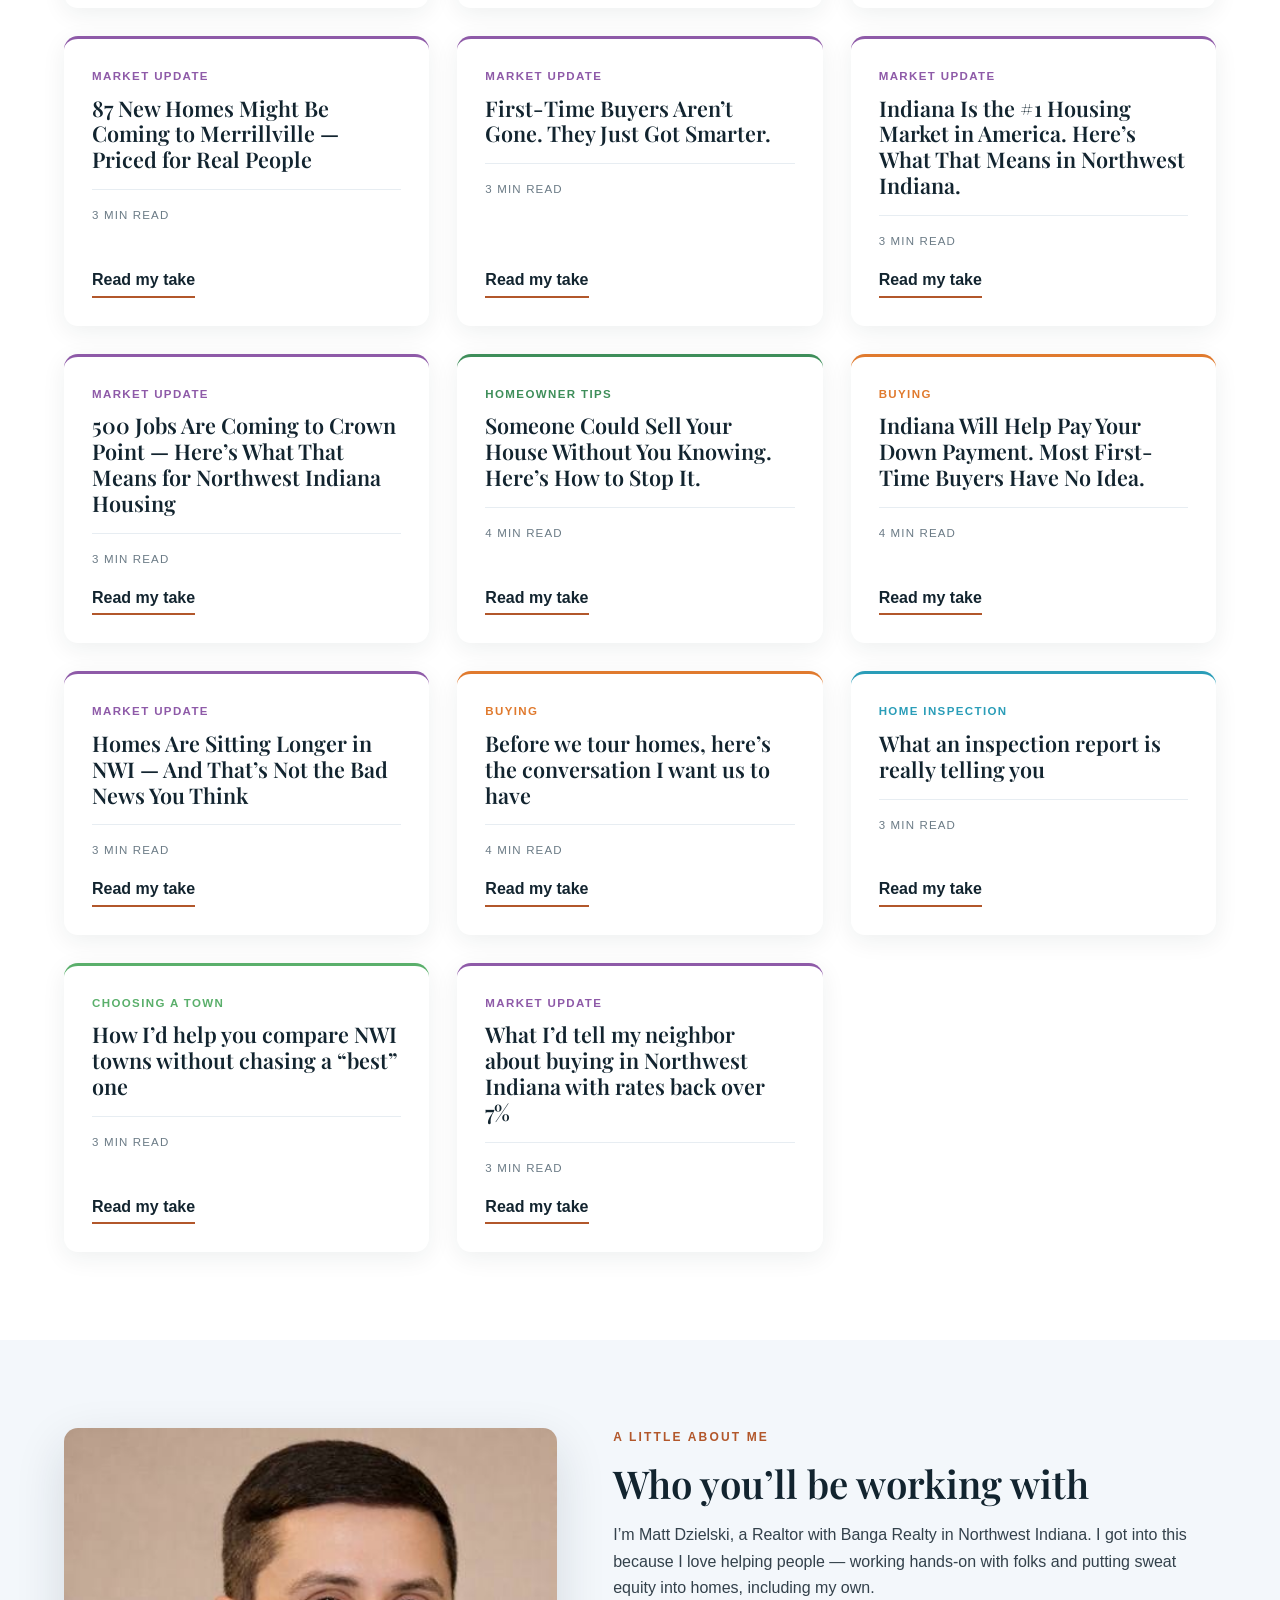
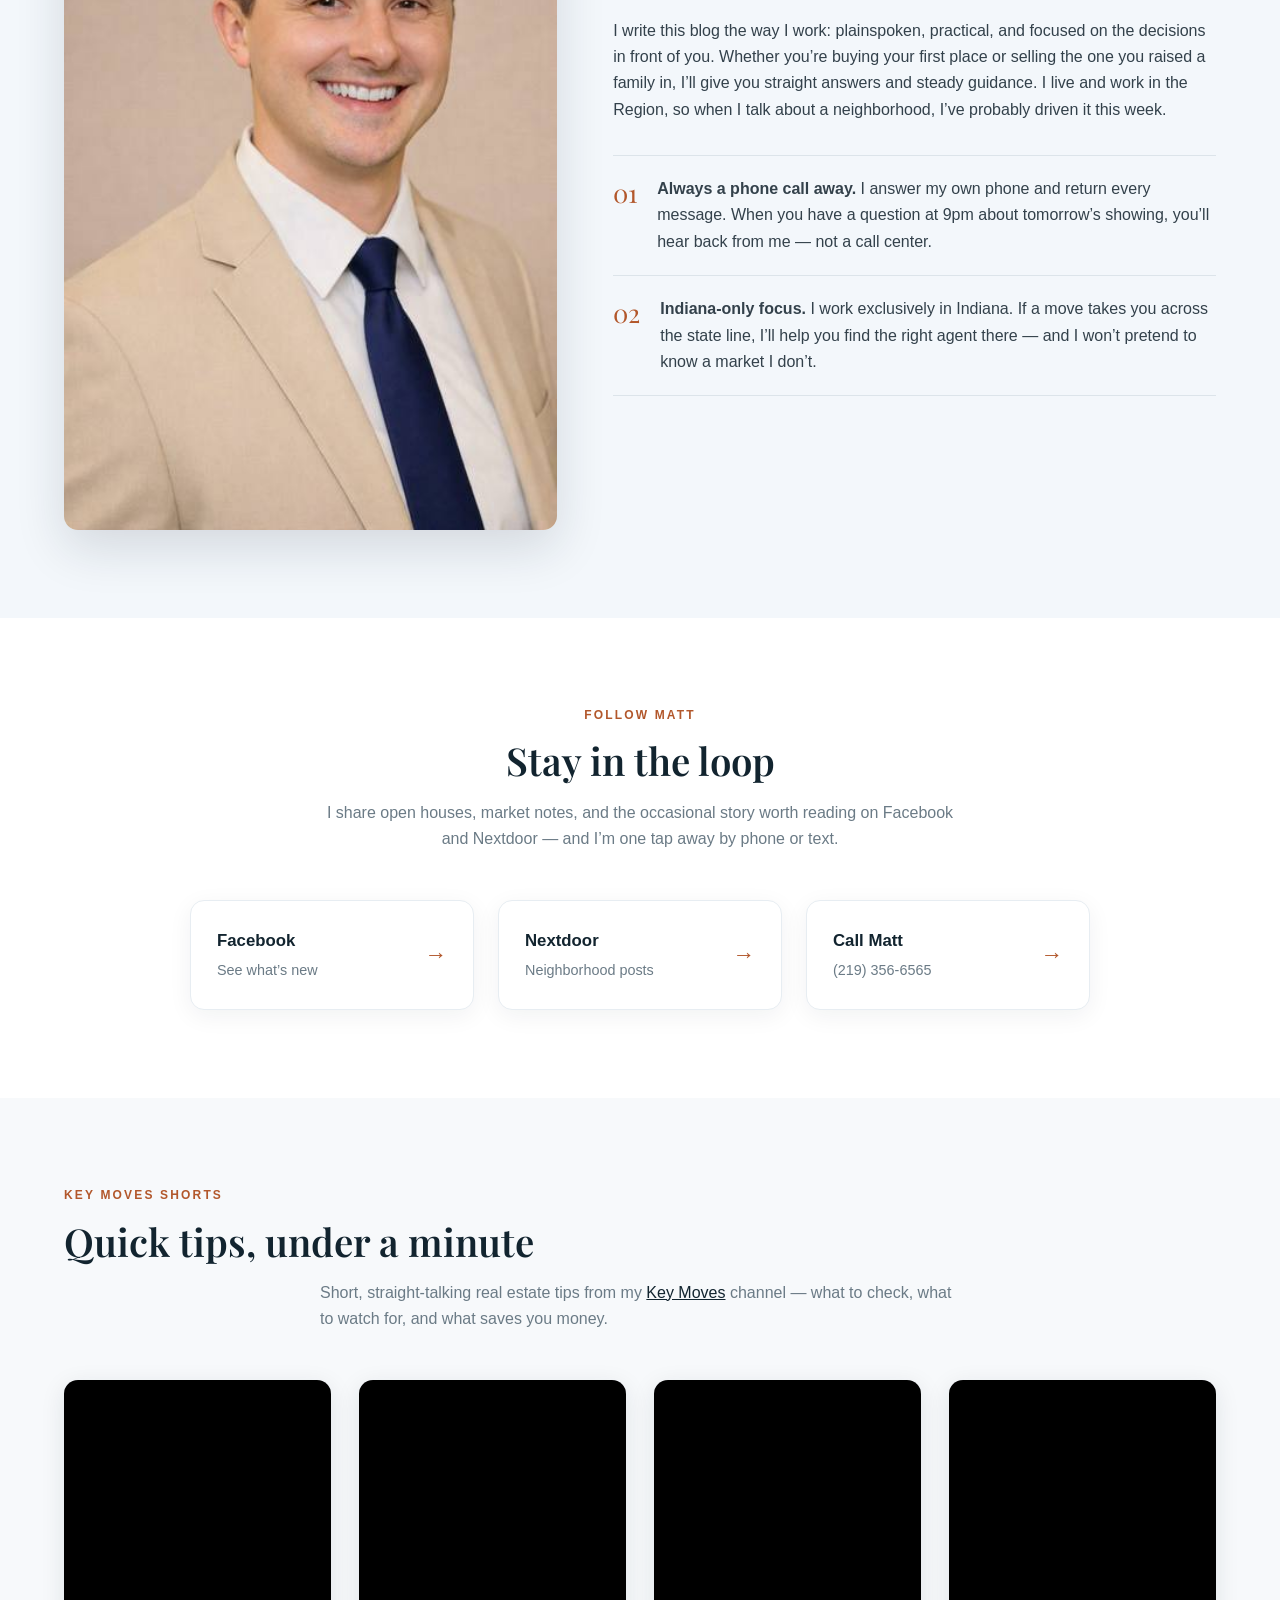
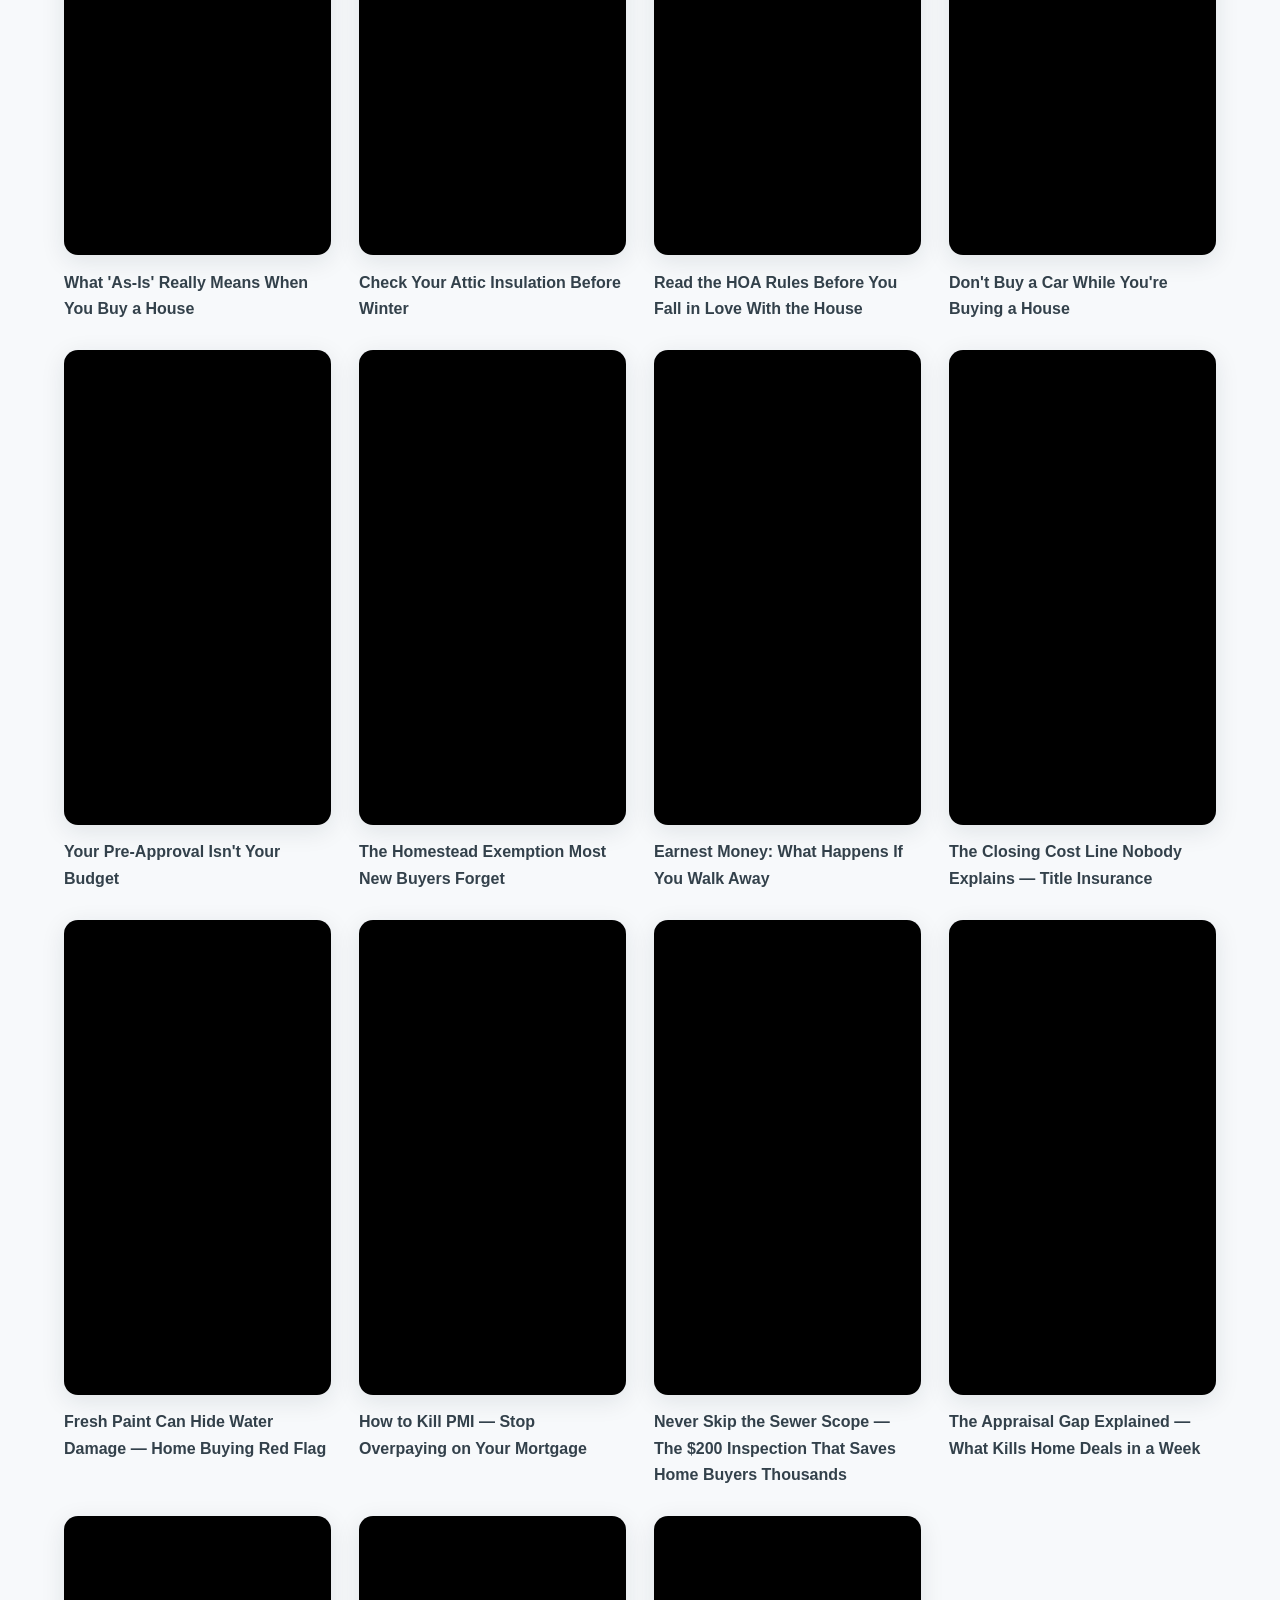
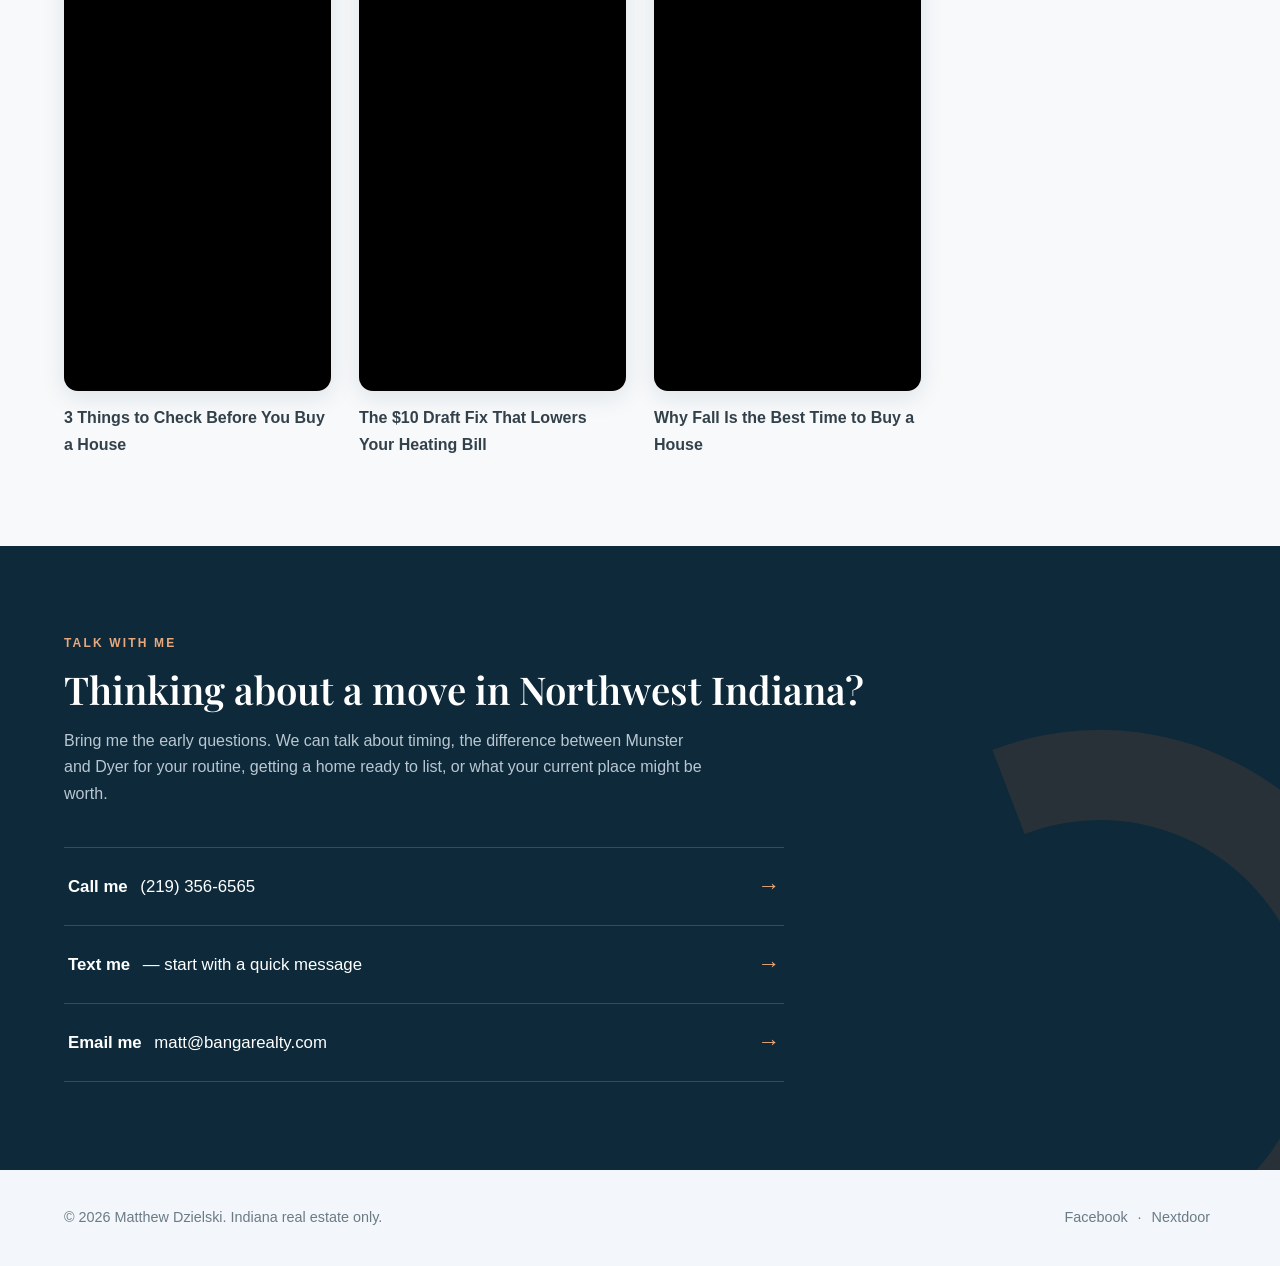
==== commit f65a2e4e: "Add article-51 card and JSON-LD (also brings article-50 card live)" ====
--- a/index.html
+++ b/index.html
@@ -471,6 +471,32 @@
     },
     {
       "@type": "BlogPosting",
+      "@id": "https://matthew-dzielski.github.io/matthew-dzielski-blog/#article-51",
+      "headline": "What a $300,000 House in Northwest Indiana Actually Costs You Every Month",
+      "description": "A $300,000 house in Northwest Indiana runs about $2,086 a month with 20% down at this week's 7.28% rate — and about $2,500 with 5% down once PMI joins. The full breakdown, and the move that cuts your payment without waiting on rates.",
+      "url": "https://matthew-dzielski.github.io/matthew-dzielski-blog/#blog",
+      "inLanguage": "en-US",
+      "datePublished": "2026-11-21",
+      "dateModified": "2026-11-21",
+      "author": { "@id": "https://matthew-dzielski.github.io/matthew-dzielski-blog/#realtor" },
+      "publisher": { "@id": "https://matthew-dzielski.github.io/matthew-dzielski-blog/#realtor" },
+      "about": "Northwest Indiana market update"
+    },
+    {
+      "@type": "BlogPosting",
+      "@id": "https://matthew-dzielski.github.io/matthew-dzielski-blog/#article-50",
+      "headline": "What I'd tell my neighbor in Valpo about October's housing numbers",
+      "description": "Porter County's median hit $349,000 in October, up 12.6%, and the 30-year rate jumped back to 7.28%, ending four weeks of easing. What the numbers mean for buyers and sellers — plus the homestead deadline.",
+      "url": "https://matthew-dzielski.github.io/matthew-dzielski-blog/#blog",
+      "inLanguage": "en-US",
+      "datePublished": "2026-11-20",
+      "dateModified": "2026-11-20",
+      "author": { "@id": "https://matthew-dzielski.github.io/matthew-dzielski-blog/#realtor" },
+      "publisher": { "@id": "https://matthew-dzielski.github.io/matthew-dzielski-blog/#realtor" },
+      "about": "Northwest Indiana market update"
+    },
+    {
+      "@type": "BlogPosting",
       "@id": "https://matthew-dzielski.github.io/matthew-dzielski-blog/#article-49",
       "headline": "The house looks great with the tree up. Here's what to check anyway.",
       "description": "Thanksgiving is a week away and NWI homes are decked out. Before you fall for the tree and the twinkle lights, here's what to check anyway — closets, daylight, drafts, the yard, and the basement.",
@@ -841,6 +867,20 @@
         <h2 class="centered">What I&rsquo;m seeing in Northwest Indiana</h2>
         <p class="section-intro centered">Buyer questions, seller lessons, and the practical stuff I&rsquo;m working through week to week. Start anywhere &mdash; every one of these is a conversation I&rsquo;ve actually had with a client.</p>
         <div class="card-grid">
+          <article class="card" style="--tag-color:#8E5AA8">
+            <p class="card-tag">Market update</p>
+            <h3>What a $300,000 House in Northwest Indiana Actually Costs You Every Month</h3>
+            <hr>
+            <p class="read-time">3 min read</p>
+            <button class="read-link" data-article="article-51">Read my take</button>
+          </article>
+          <article class="card" style="--tag-color:#8E5AA8">
+            <p class="card-tag">Market update</p>
+            <h3>What I&#39;d tell my neighbor in Valpo about October&#39;s housing numbers</h3>
+            <hr>
+            <p class="read-time">3 min read</p>
+            <button class="read-link" data-article="article-50">Read my take</button>
+          </article>
           <article class="card" style="--tag-color:#2E6FA8">
             <p class="card-tag">Home buying tips</p>
             <h3>The house looks great with the tree up. Here&#39;s what to check anyway.</h3>
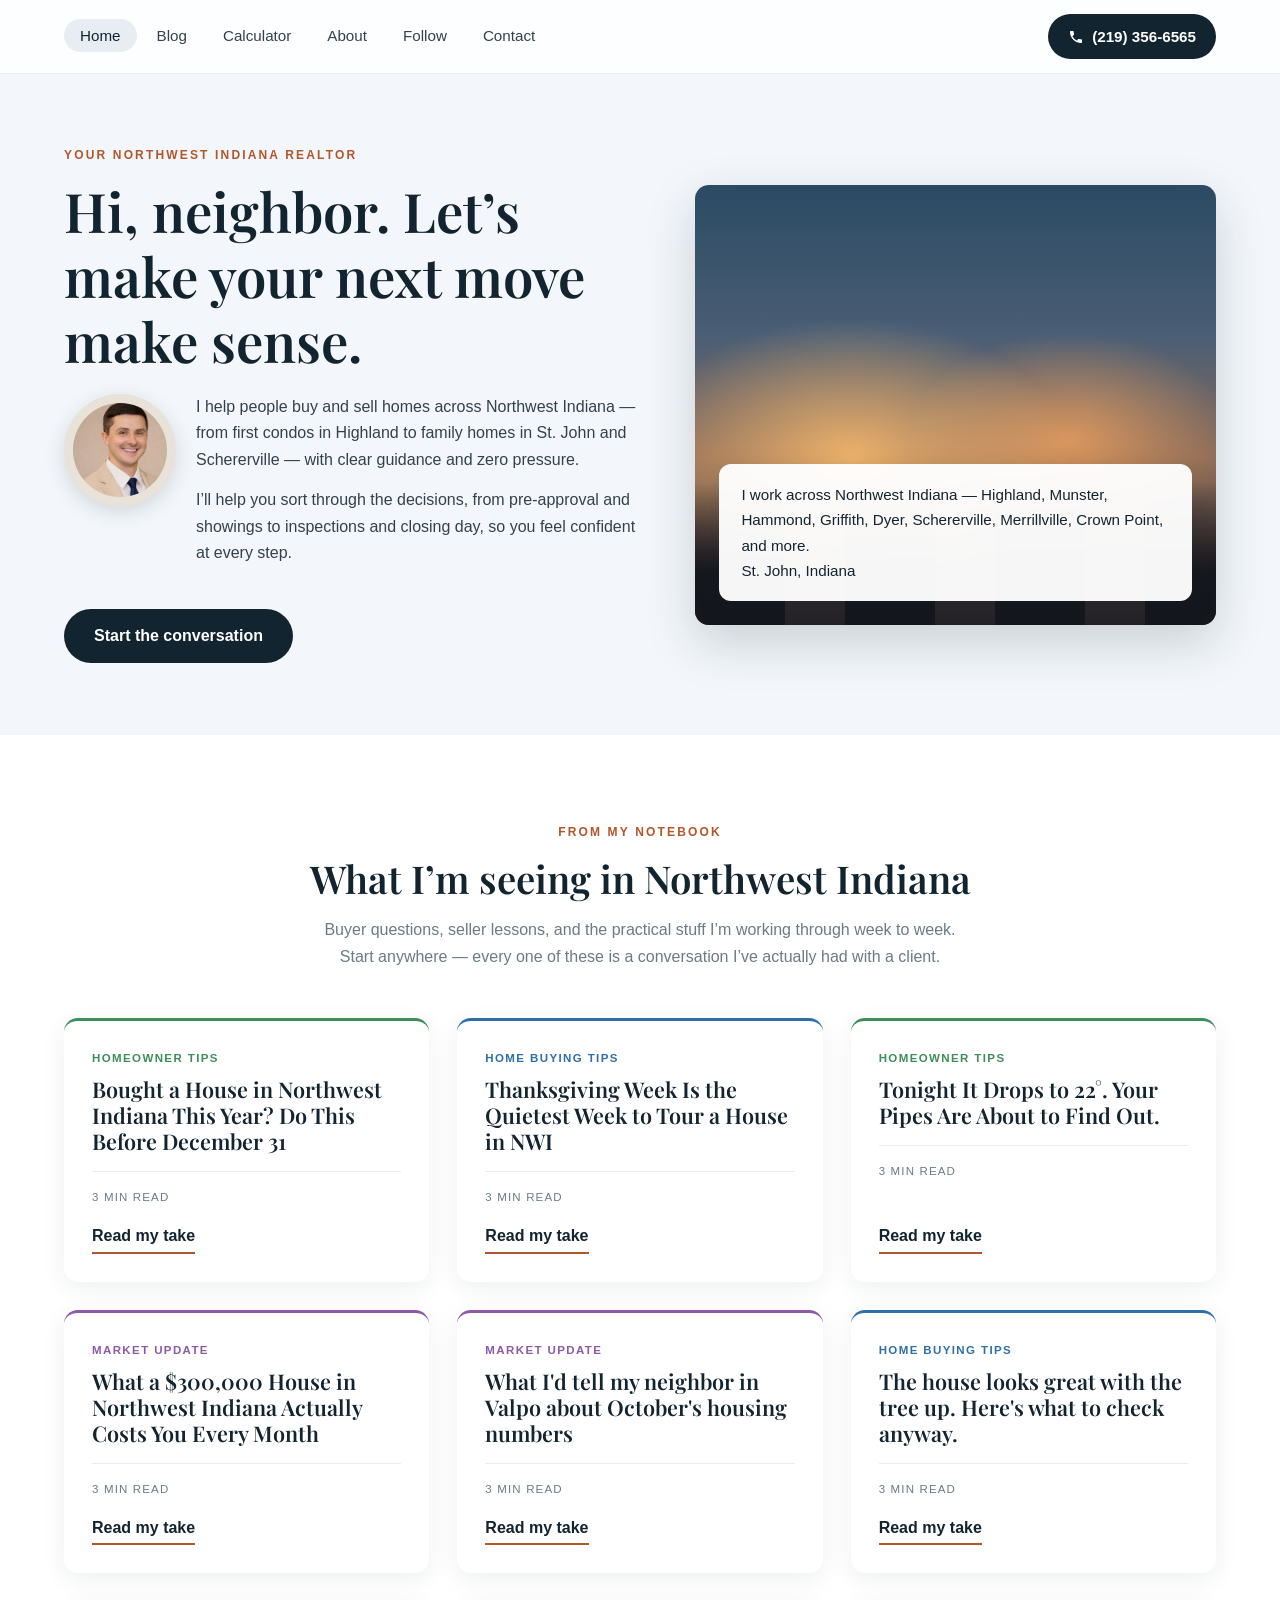
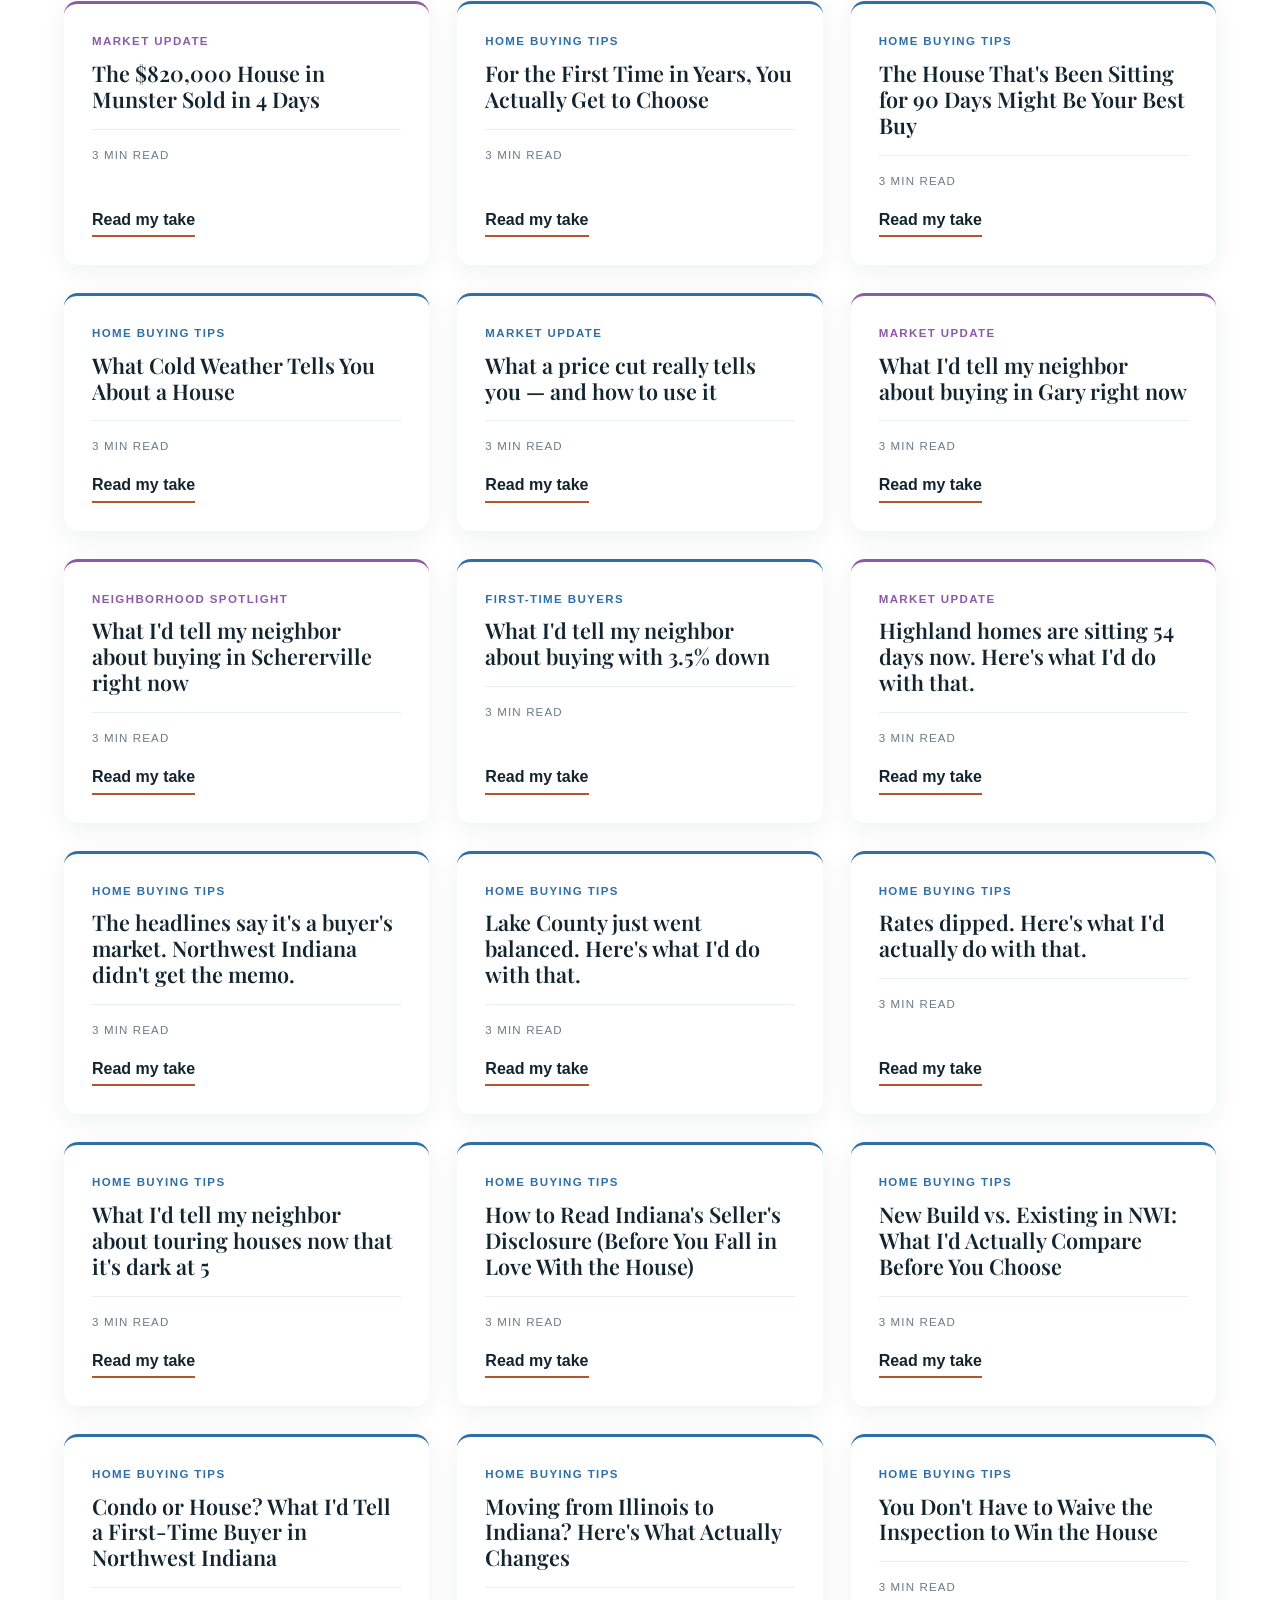
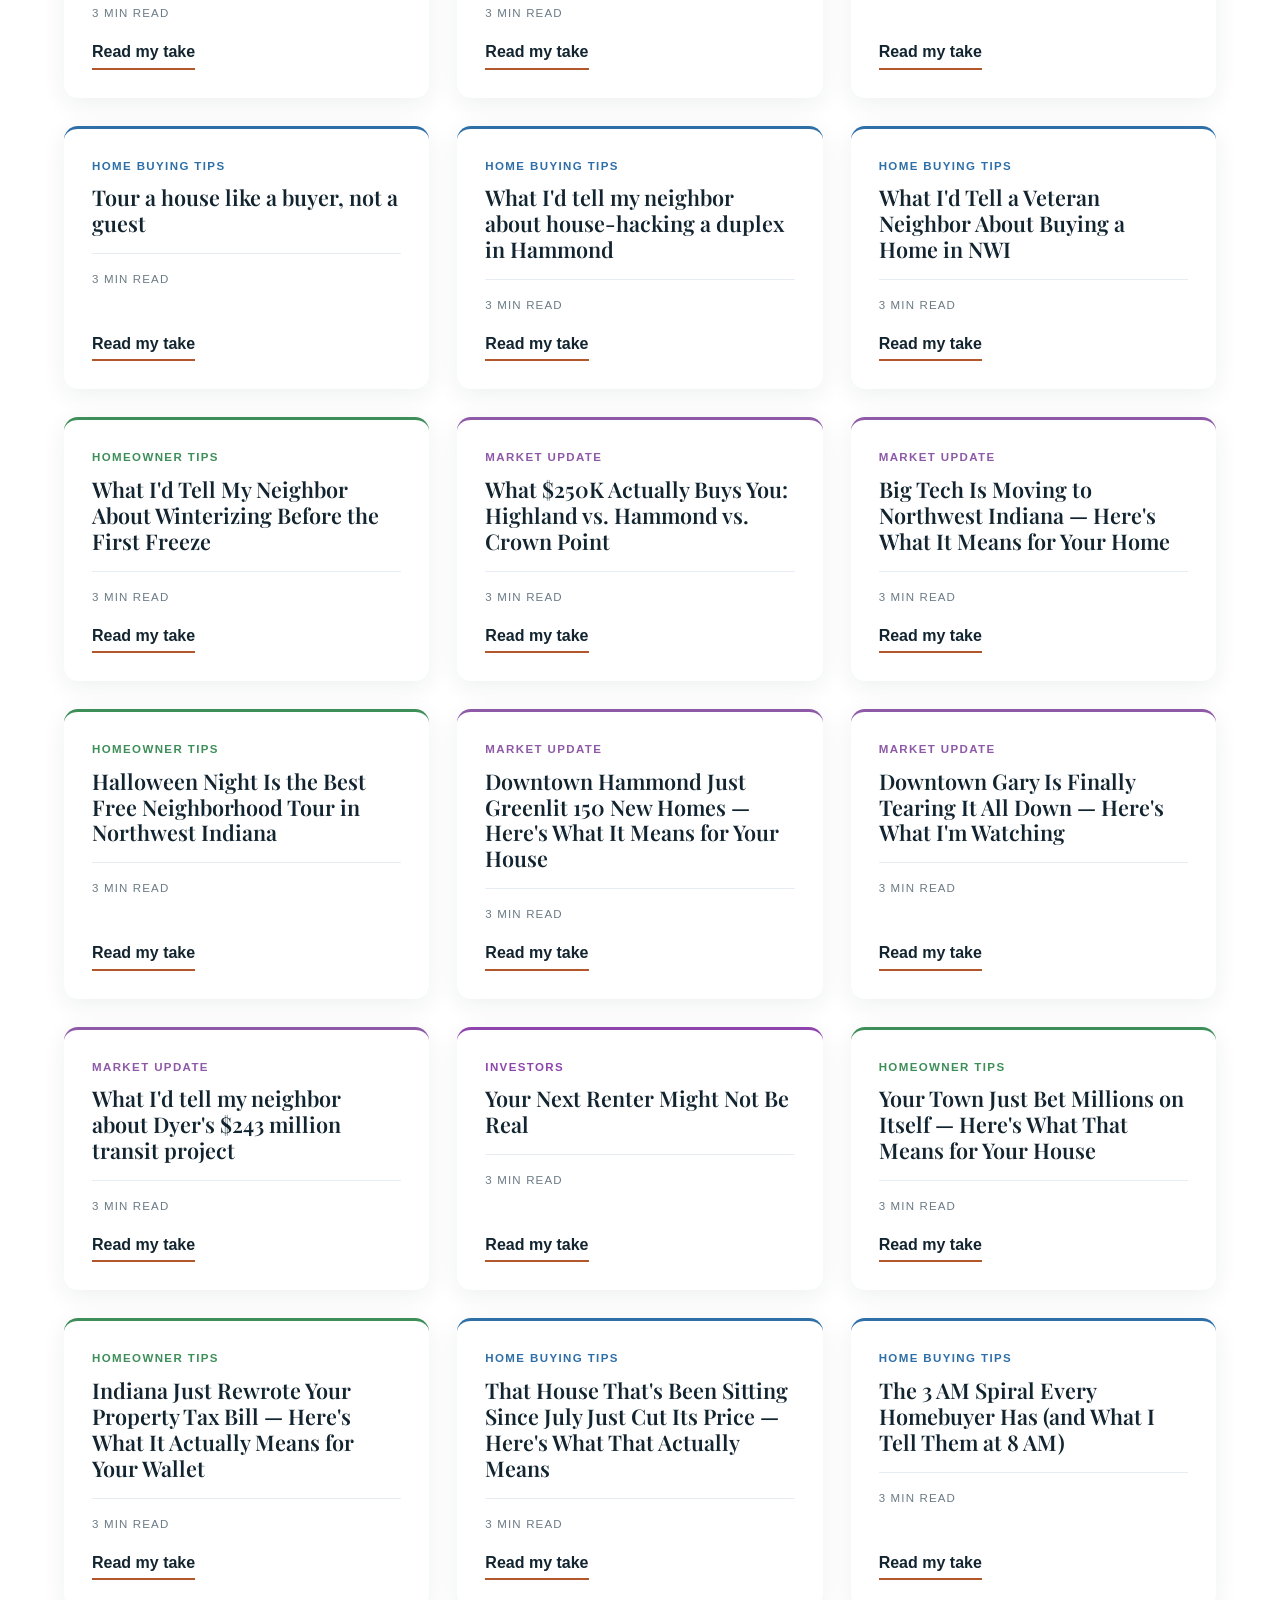
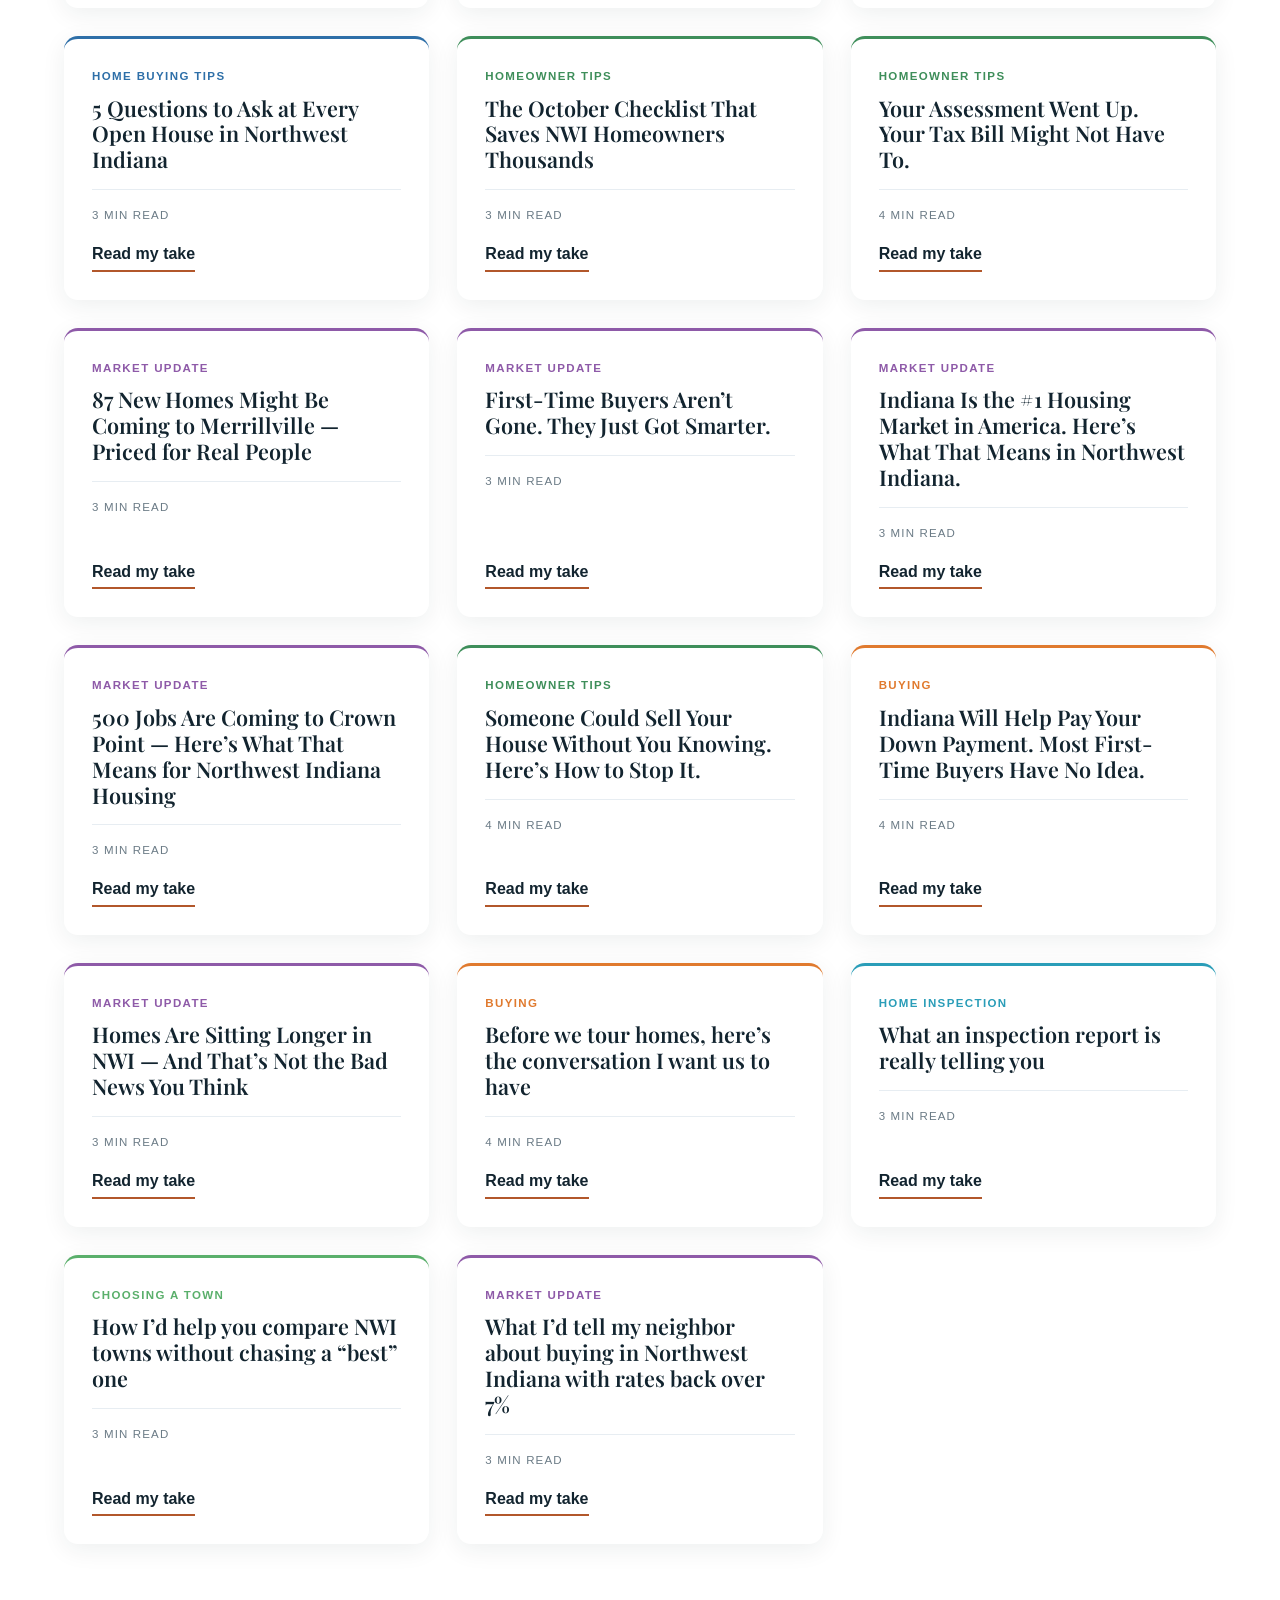
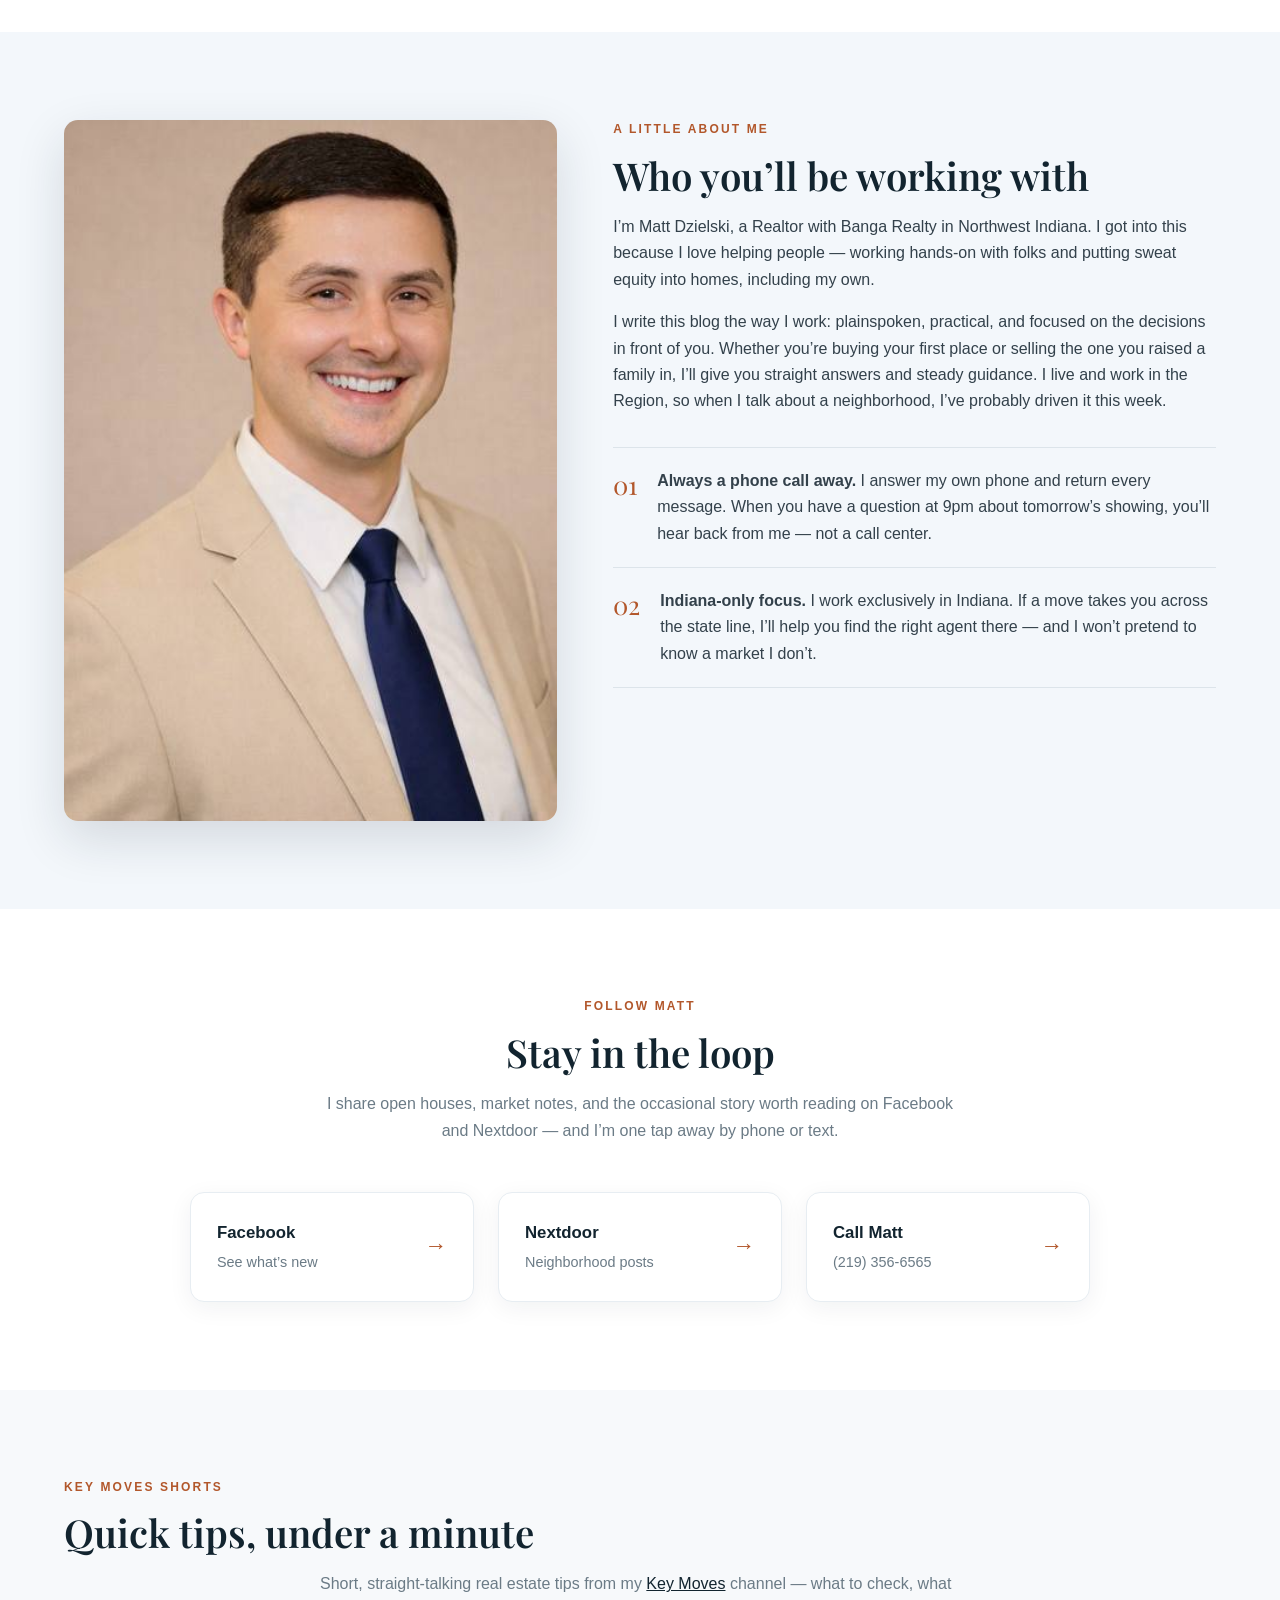
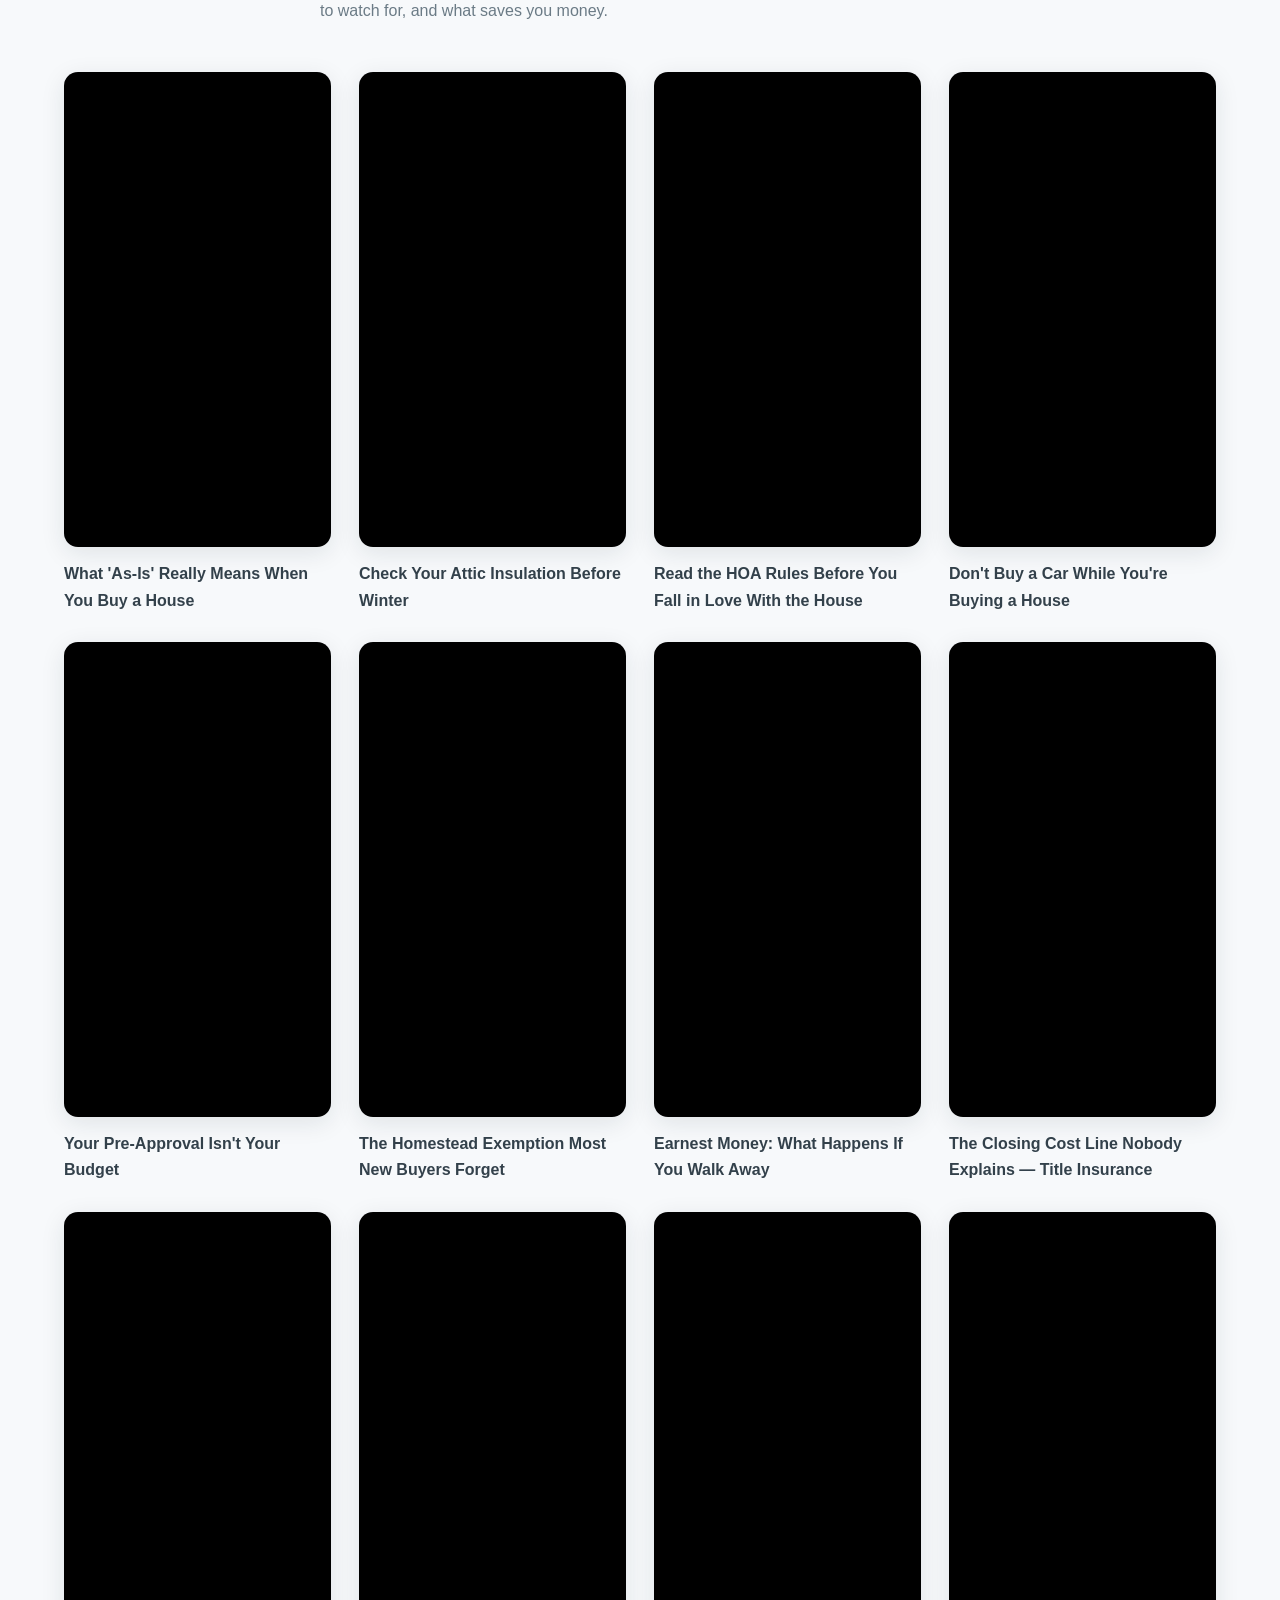
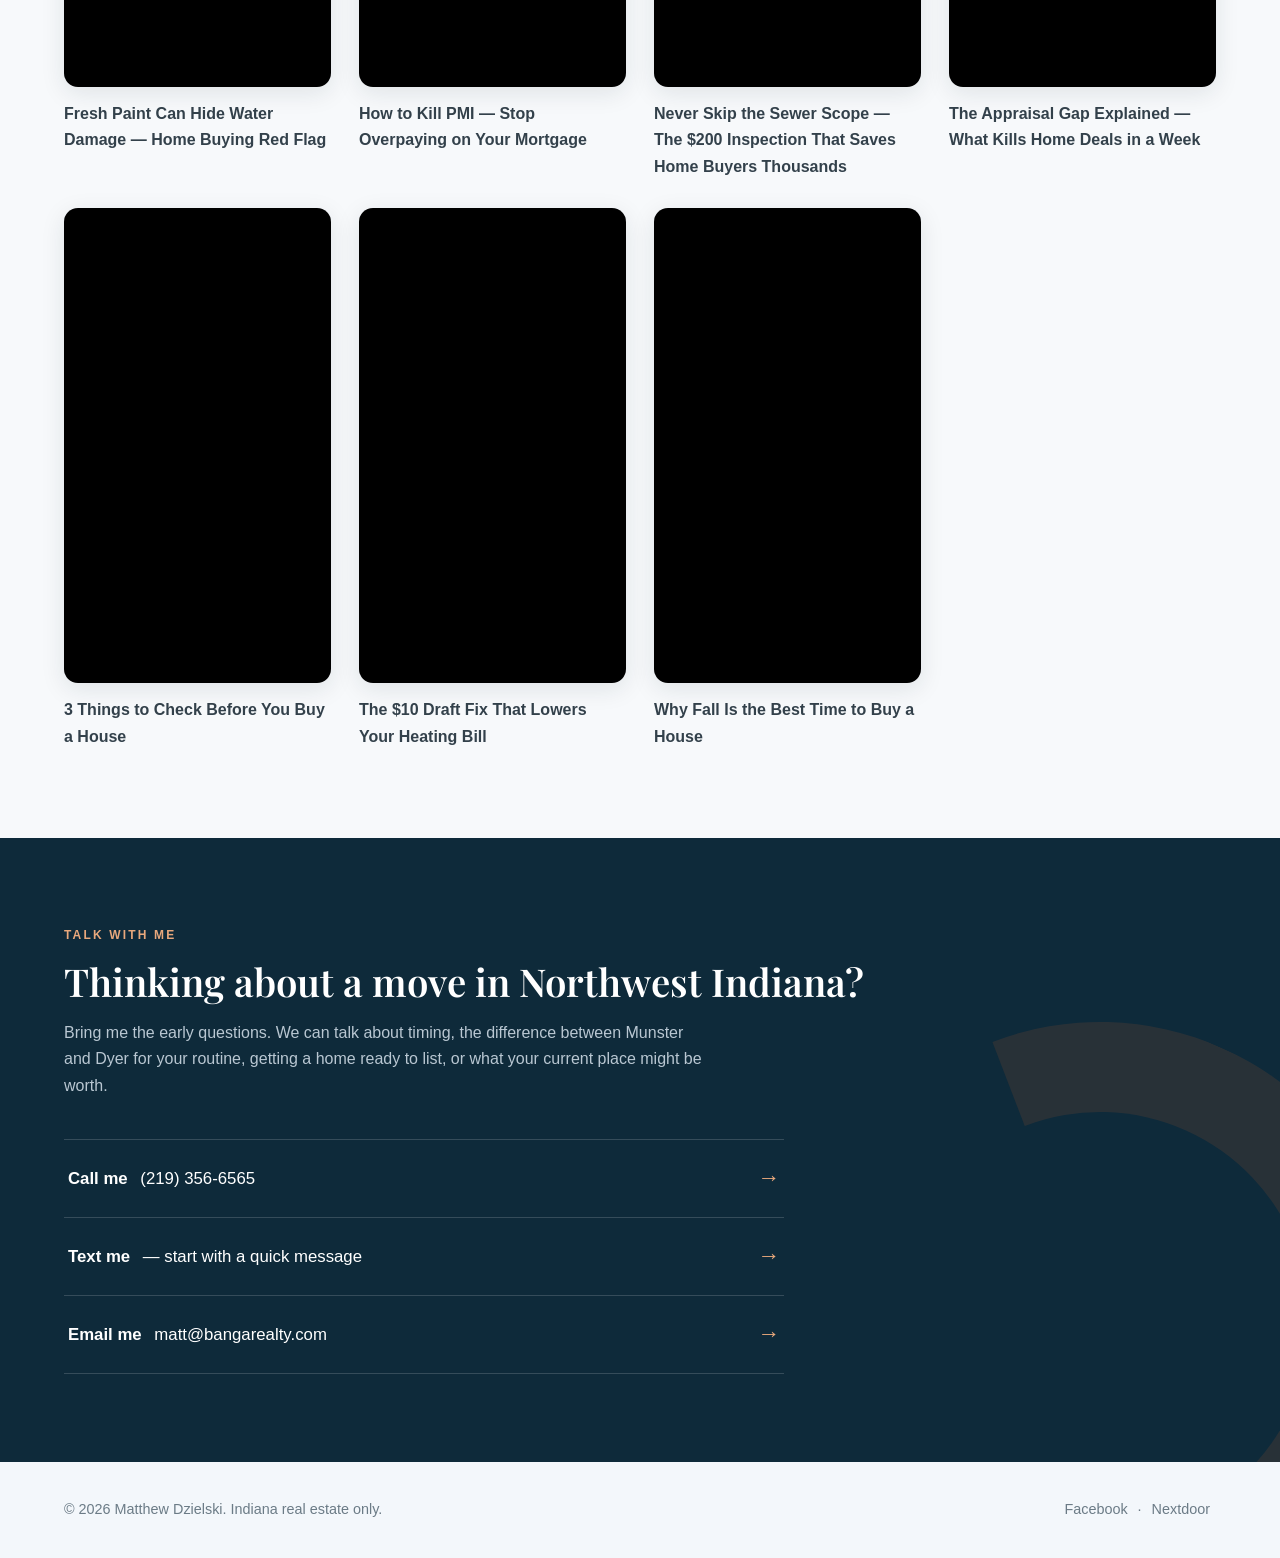
==== commit d94064f7: "Homepage cards for articles 53, 54, 55 + article-55 JSON-LD" ====
--- a/index.html
+++ b/index.html
@@ -471,6 +471,57 @@
     },
     {
       "@type": "BlogPosting",
+      "@id": "https://matthew-dzielski.github.io/matthew-dzielski-blog/#article-55",
+      "headline": "Bought a House in Northwest Indiana This Year? Do This Before December 31",
+      "description": "Indiana's homestead deduction isn't automatic. File Form HC10 with your county auditor, signed by Dec 31 and filed by Jan 5. For 2026 it takes $40,000 plus 40% off assessed value.",
+      "url": "https://matthew-dzielski.github.io/matthew-dzielski-blog/#blog",
+      "inLanguage": "en-US",
+      "datePublished": "2026-11-25",
+      "dateModified": "2026-11-25",
+      "author": {
+        "@id": "https://matthew-dzielski.github.io/matthew-dzielski-blog/#realtor"
+      },
+      "publisher": {
+        "@id": "https://matthew-dzielski.github.io/matthew-dzielski-blog/#realtor"
+      },
+      "about": "Indiana homestead deduction for new homeowners"
+    },
+    {
+      "@type": "BlogPosting",
+      "@id": "https://matthew-dzielski.github.io/matthew-dzielski-blog/#article-54",
+      "headline": "Thanksgiving Week Is the Quietest Week to Tour a House in NWI",
+      "description": "Thanksgiving week is the quietest week of the year to tour a house in Northwest Indiana. Lake County median list $302,450, about 54 days on market, and nearly 1 in 3 listings with a price cut.",
+      "url": "https://matthew-dzielski.github.io/matthew-dzielski-blog/#blog",
+      "inLanguage": "en-US",
+      "datePublished": "2026-11-24",
+      "dateModified": "2026-11-24",
+      "author": {
+        "@id": "https://matthew-dzielski.github.io/matthew-dzielski-blog/#realtor"
+      },
+      "publisher": {
+        "@id": "https://matthew-dzielski.github.io/matthew-dzielski-blog/#realtor"
+      },
+      "about": "Northwest Indiana home buying tips"
+    },
+    {
+      "@type": "BlogPosting",
+      "@id": "https://matthew-dzielski.github.io/matthew-dzielski-blog/#article-53",
+      "headline": "Tonight It Drops to 22°. Your Pipes Are About to Find Out.",
+      "description": "It drops to 22° in Highland tonight and 26° tomorrow night. The fifteen-minute checklist to keep your pipes from freezing — hoses, sink cabinets, a slow drip, and where your main shutoff is.",
+      "url": "https://matthew-dzielski.github.io/matthew-dzielski-blog/#blog",
+      "inLanguage": "en-US",
+      "datePublished": "2026-11-23",
+      "dateModified": "2026-11-23",
+      "author": {
+        "@id": "https://matthew-dzielski.github.io/matthew-dzielski-blog/#realtor"
+      },
+      "publisher": {
+        "@id": "https://matthew-dzielski.github.io/matthew-dzielski-blog/#realtor"
+      },
+      "about": "Northwest Indiana homeowner tips"
+    },
+    {
+      "@type": "BlogPosting",
       "@id": "https://matthew-dzielski.github.io/matthew-dzielski-blog/#article-51",
       "headline": "What a $300,000 House in Northwest Indiana Actually Costs You Every Month",
       "description": "A $300,000 house in Northwest Indiana runs about $2,086 a month with 20% down at this week's 7.28% rate — and about $2,500 with 5% down once PMI joins. The full breakdown, and the move that cuts your payment without waiting on rates.",
@@ -867,6 +918,27 @@
         <h2 class="centered">What I&rsquo;m seeing in Northwest Indiana</h2>
         <p class="section-intro centered">Buyer questions, seller lessons, and the practical stuff I&rsquo;m working through week to week. Start anywhere &mdash; every one of these is a conversation I&rsquo;ve actually had with a client.</p>
         <div class="card-grid">
+          <article class="card" style="--tag-color:#3E8E5A">
+            <p class="card-tag">Homeowner tips</p>
+            <h3>Bought a House in Northwest Indiana This Year? Do This Before December 31</h3>
+            <hr>
+            <p class="read-time">3 min read</p>
+            <button class="read-link" data-article="article-55">Read my take</button>
+          </article>
+          <article class="card" style="--tag-color:#2E6FA8">
+            <p class="card-tag">Home buying tips</p>
+            <h3>Thanksgiving Week Is the Quietest Week to Tour a House in NWI</h3>
+            <hr>
+            <p class="read-time">3 min read</p>
+            <button class="read-link" data-article="article-54">Read my take</button>
+          </article>
+          <article class="card" style="--tag-color:#3E8E5A">
+            <p class="card-tag">Homeowner tips</p>
+            <h3>Tonight It Drops to 22°. Your Pipes Are About to Find Out.</h3>
+            <hr>
+            <p class="read-time">3 min read</p>
+            <button class="read-link" data-article="article-53">Read my take</button>
+          </article>
           <article class="card" style="--tag-color:#8E5AA8">
             <p class="card-tag">Market update</p>
             <h3>What a $300,000 House in Northwest Indiana Actually Costs You Every Month</h3>
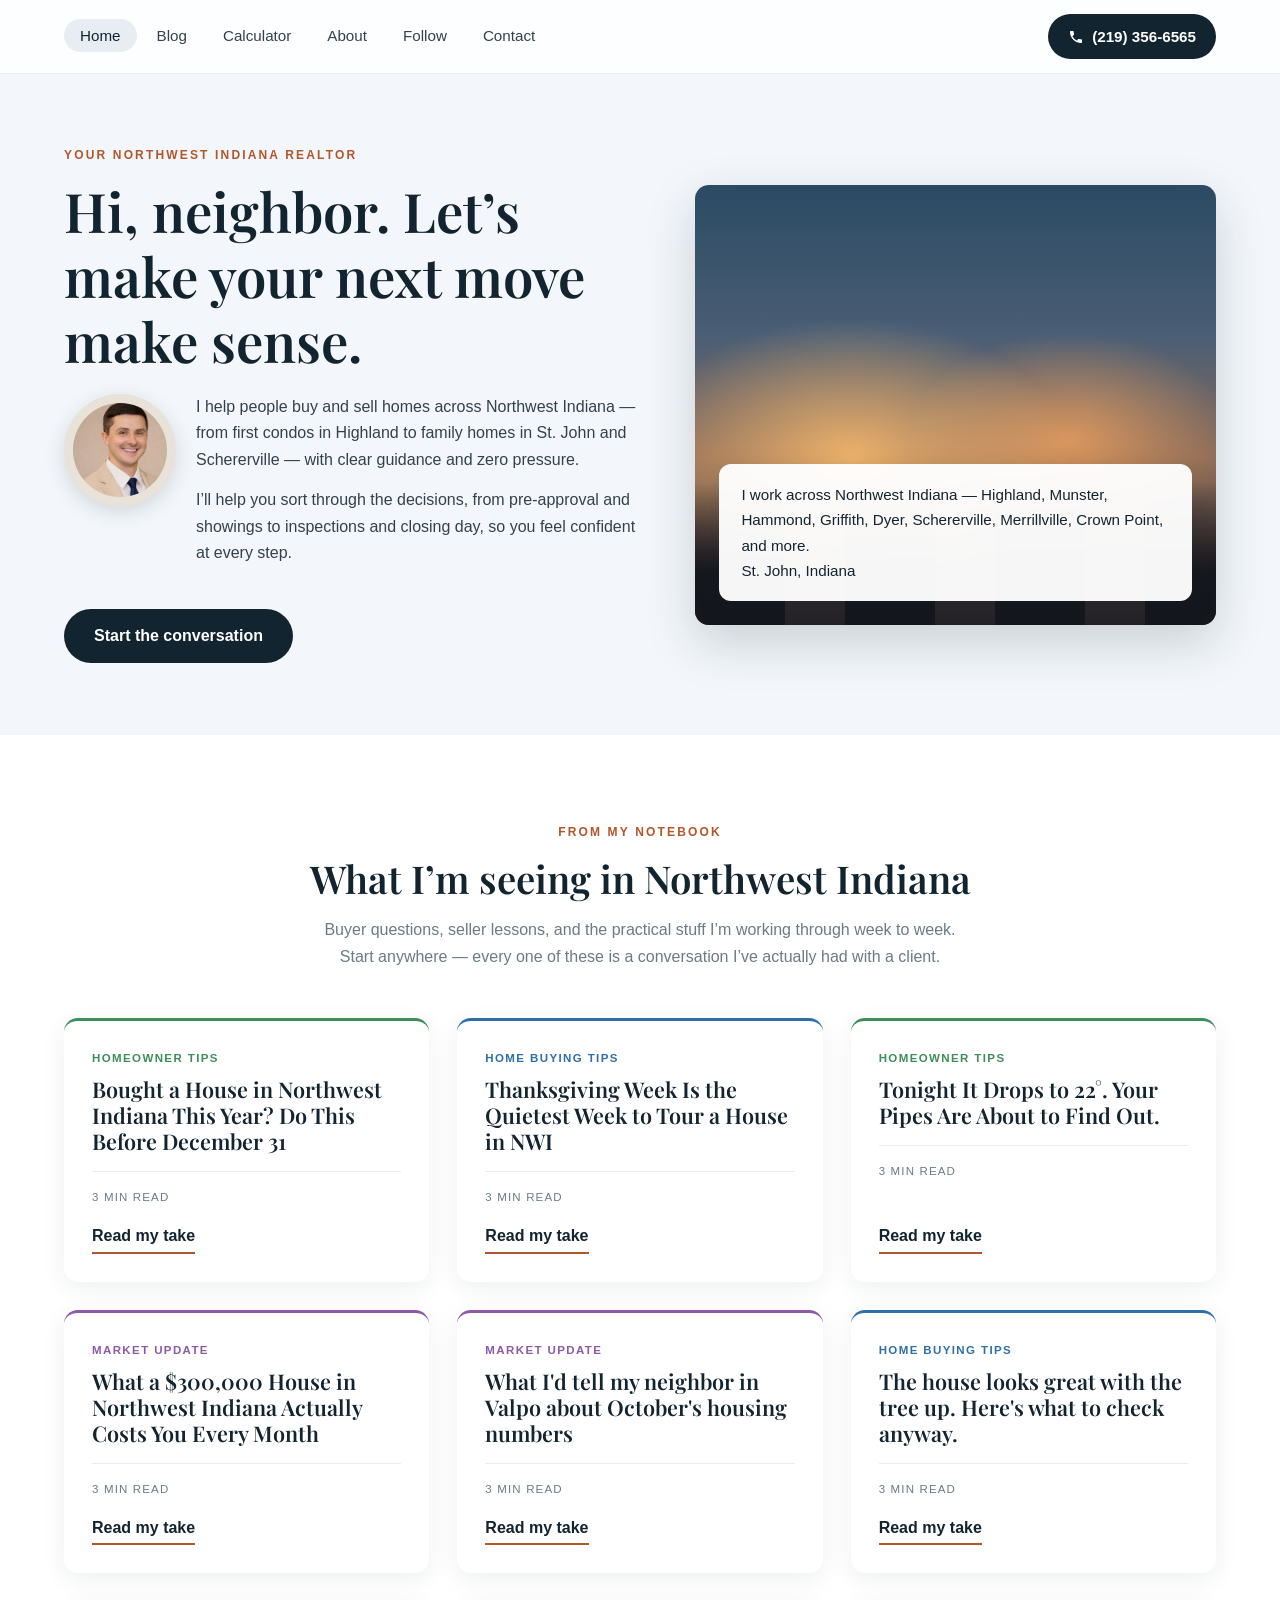
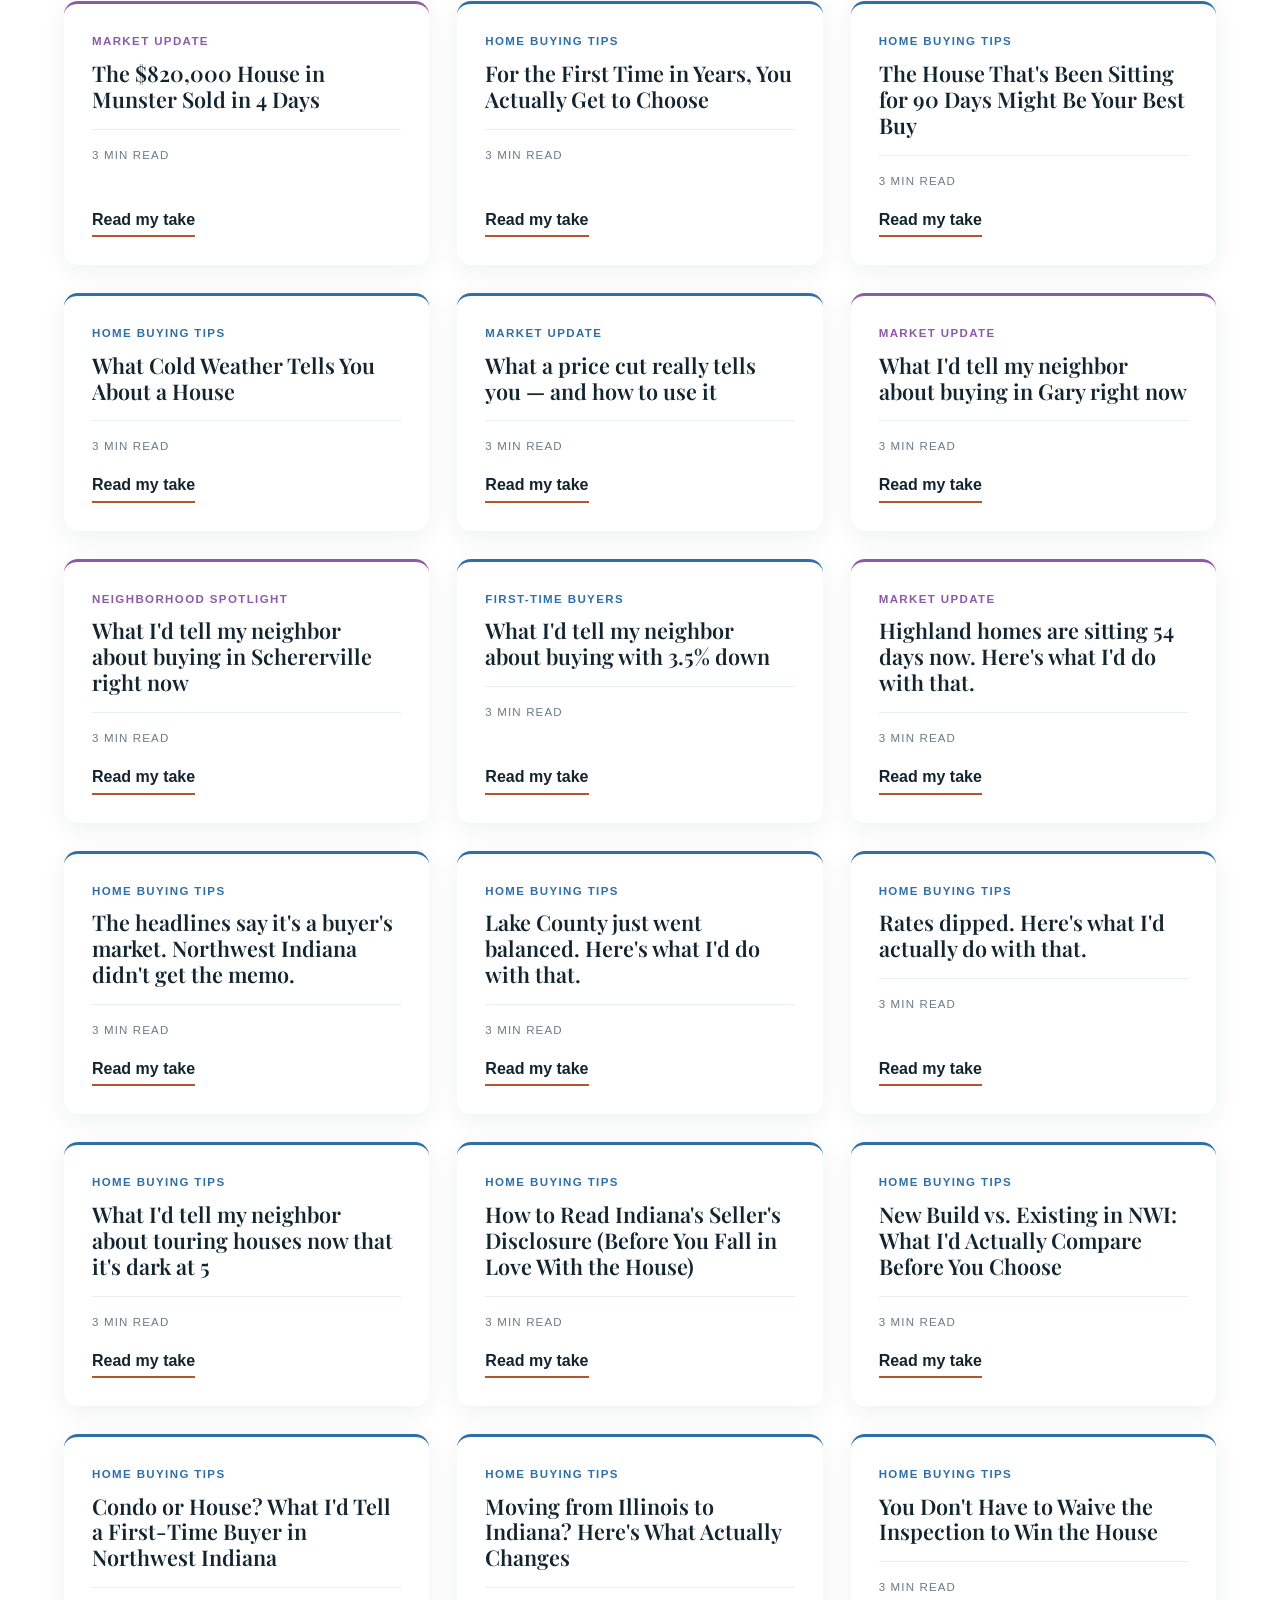
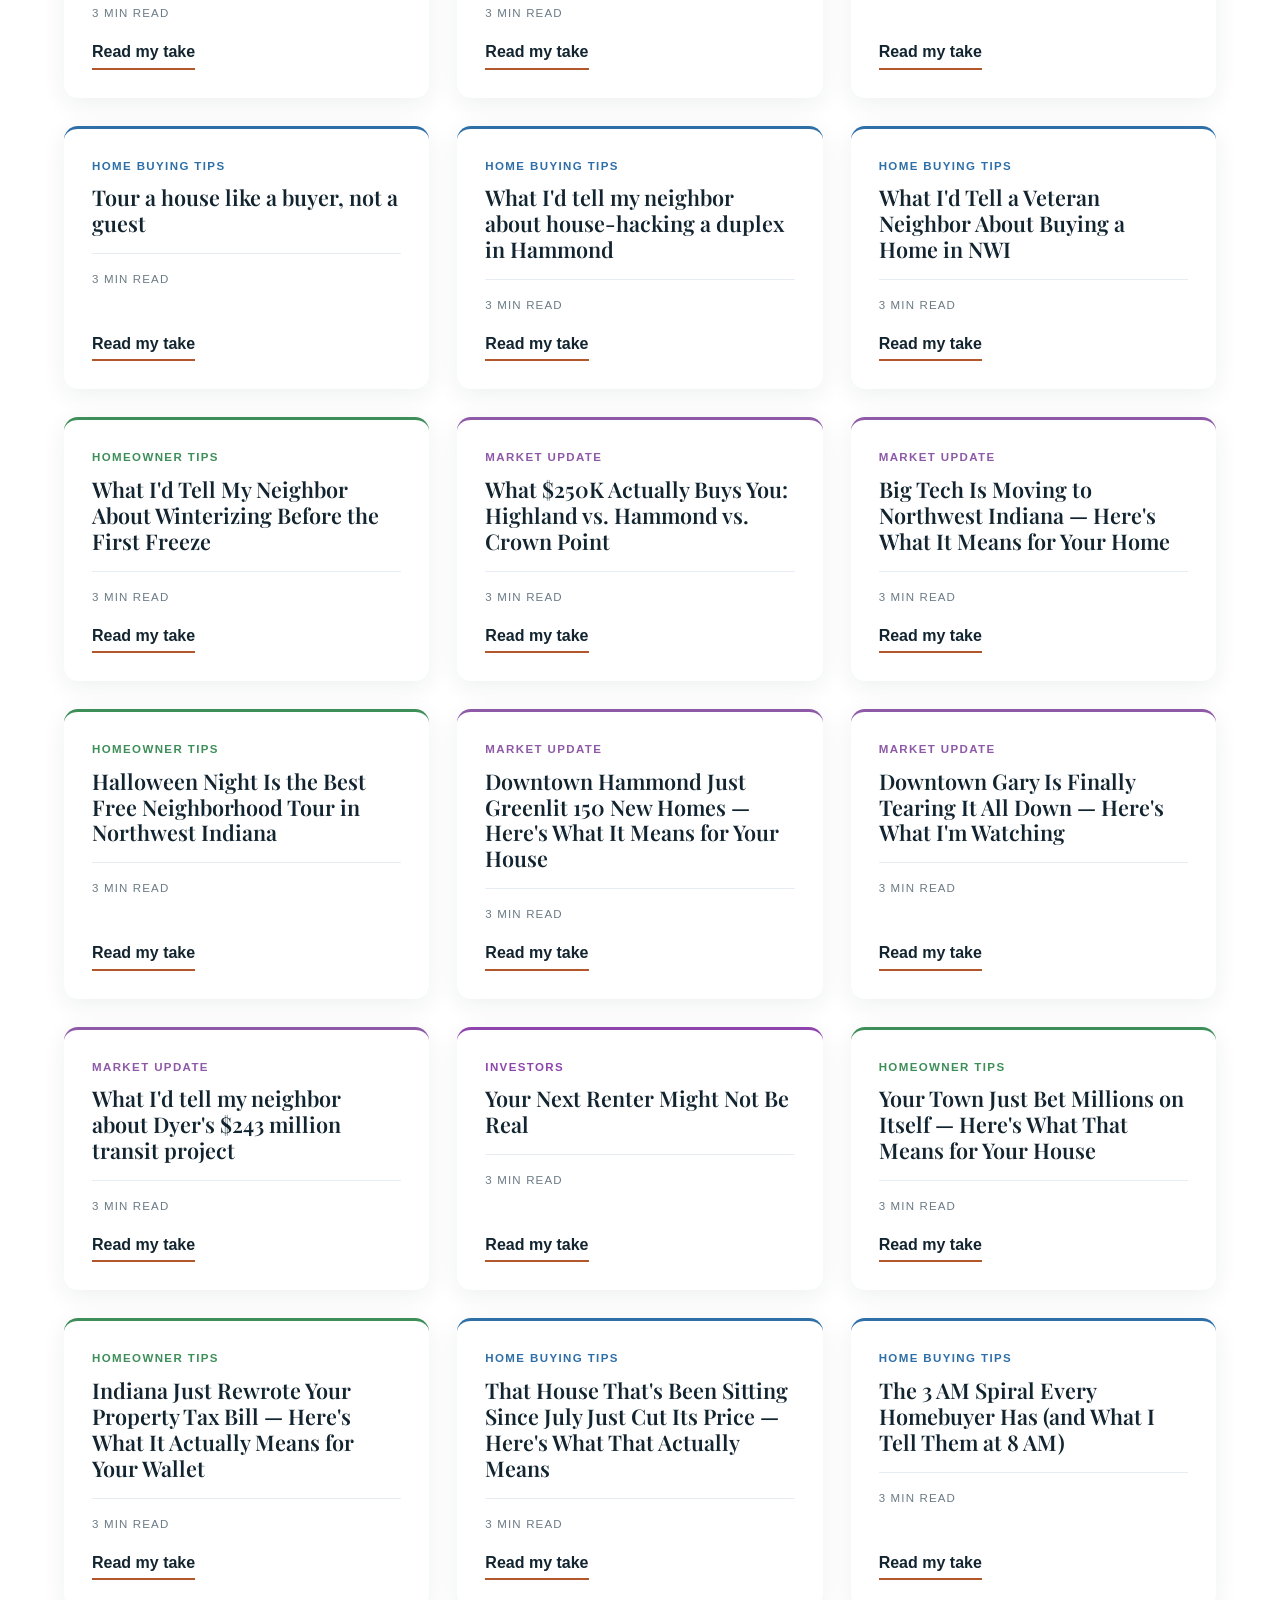
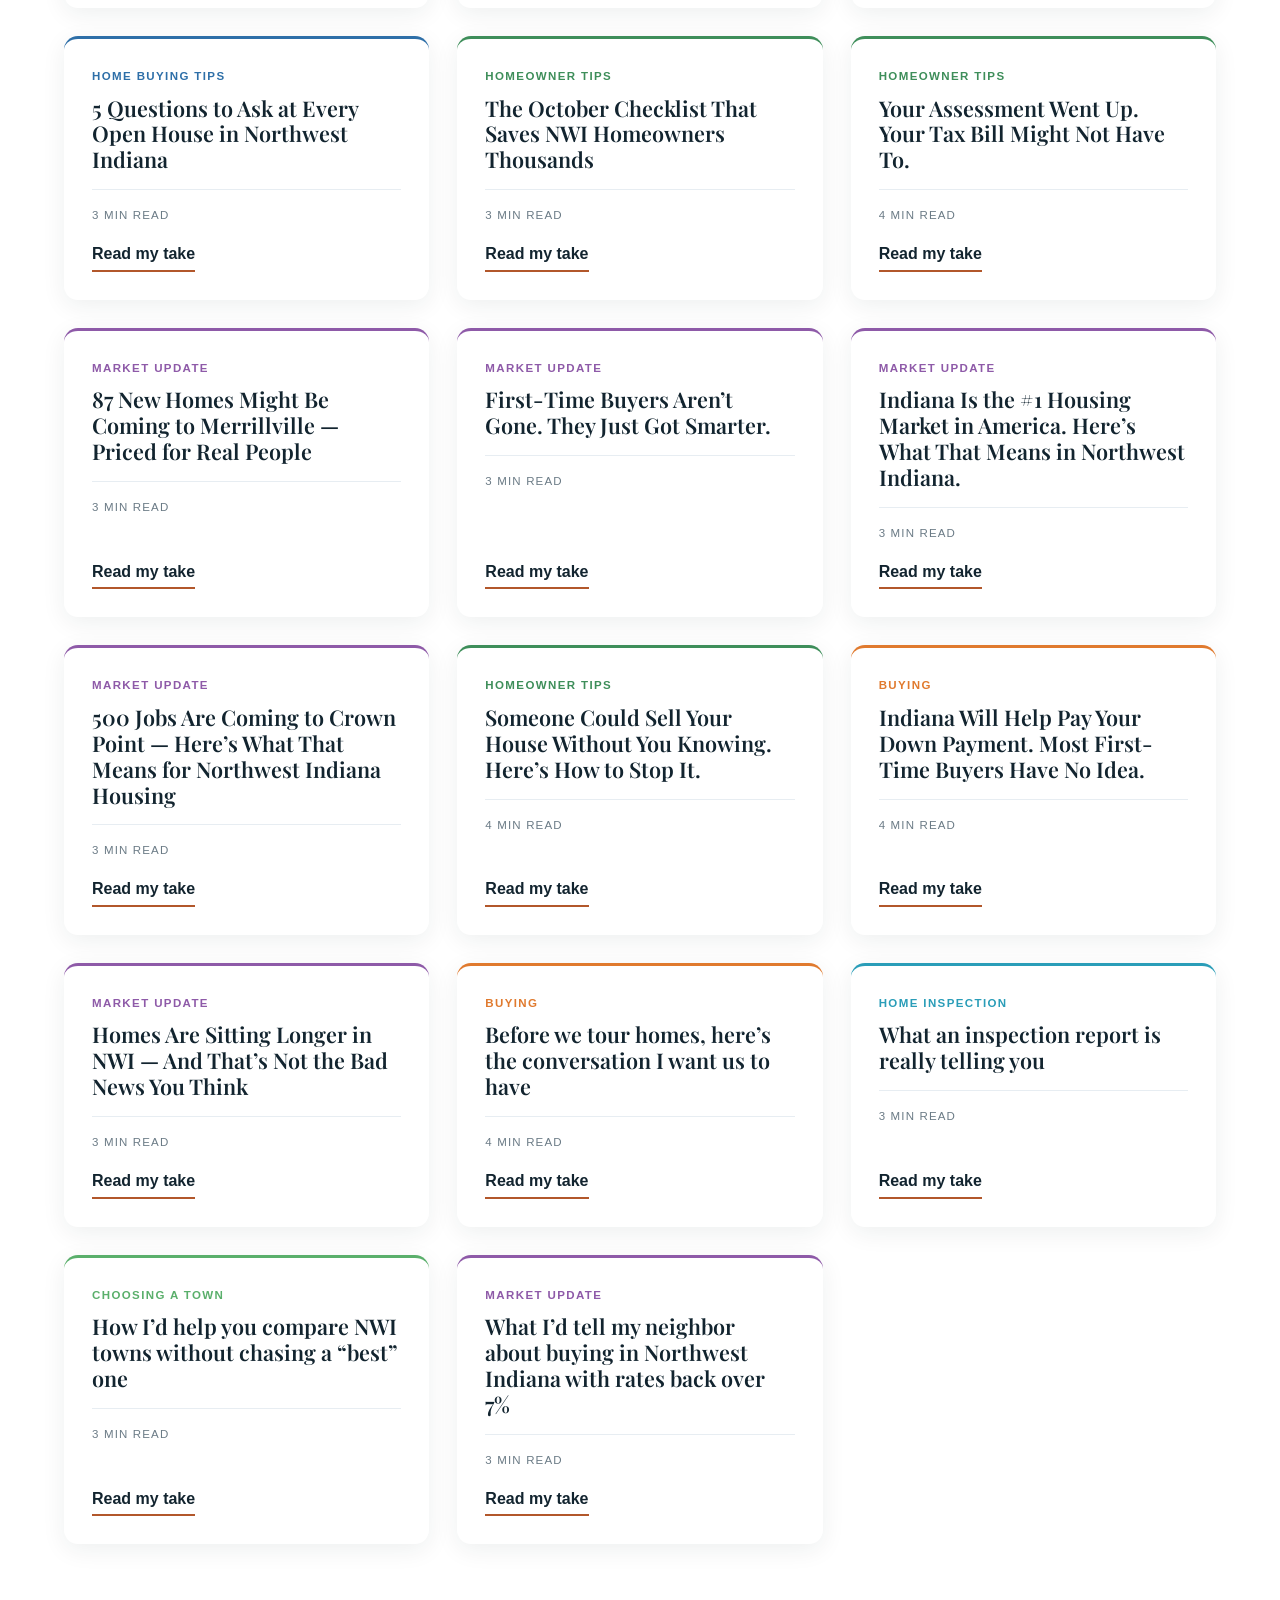
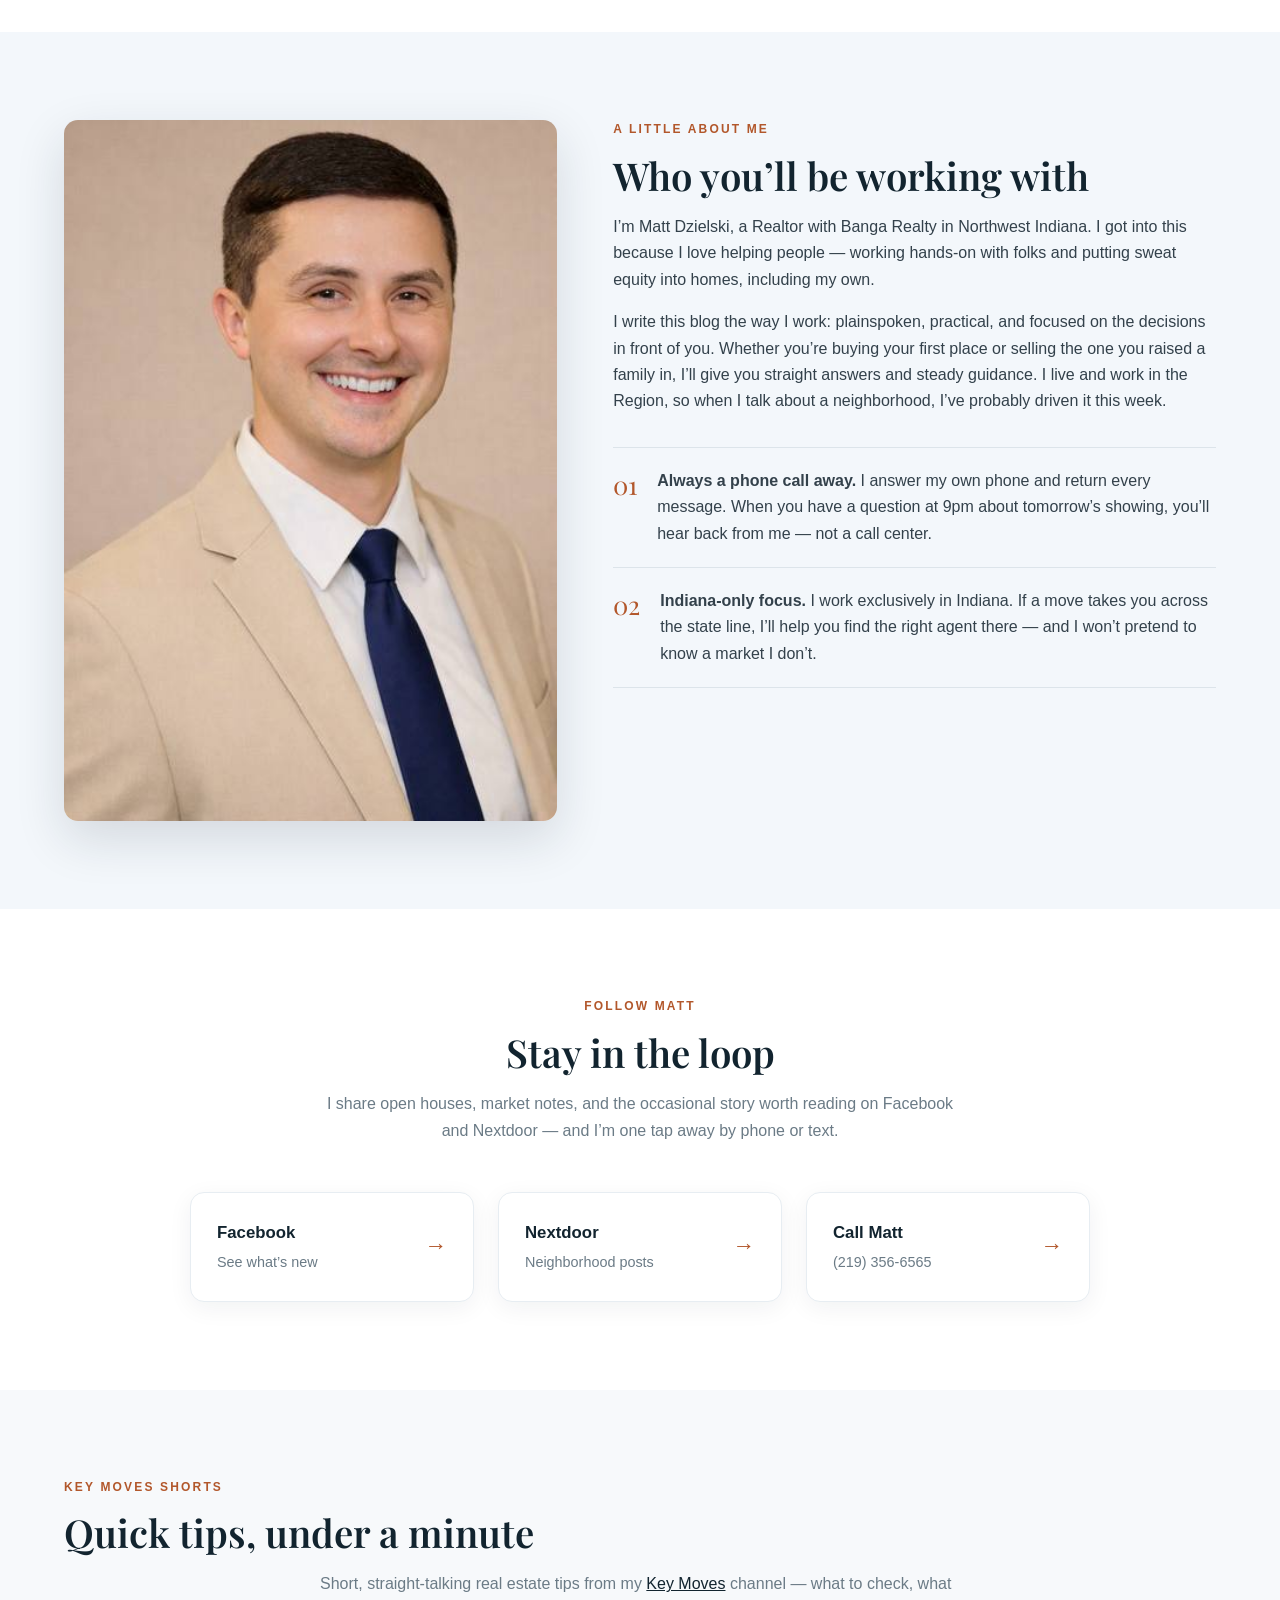
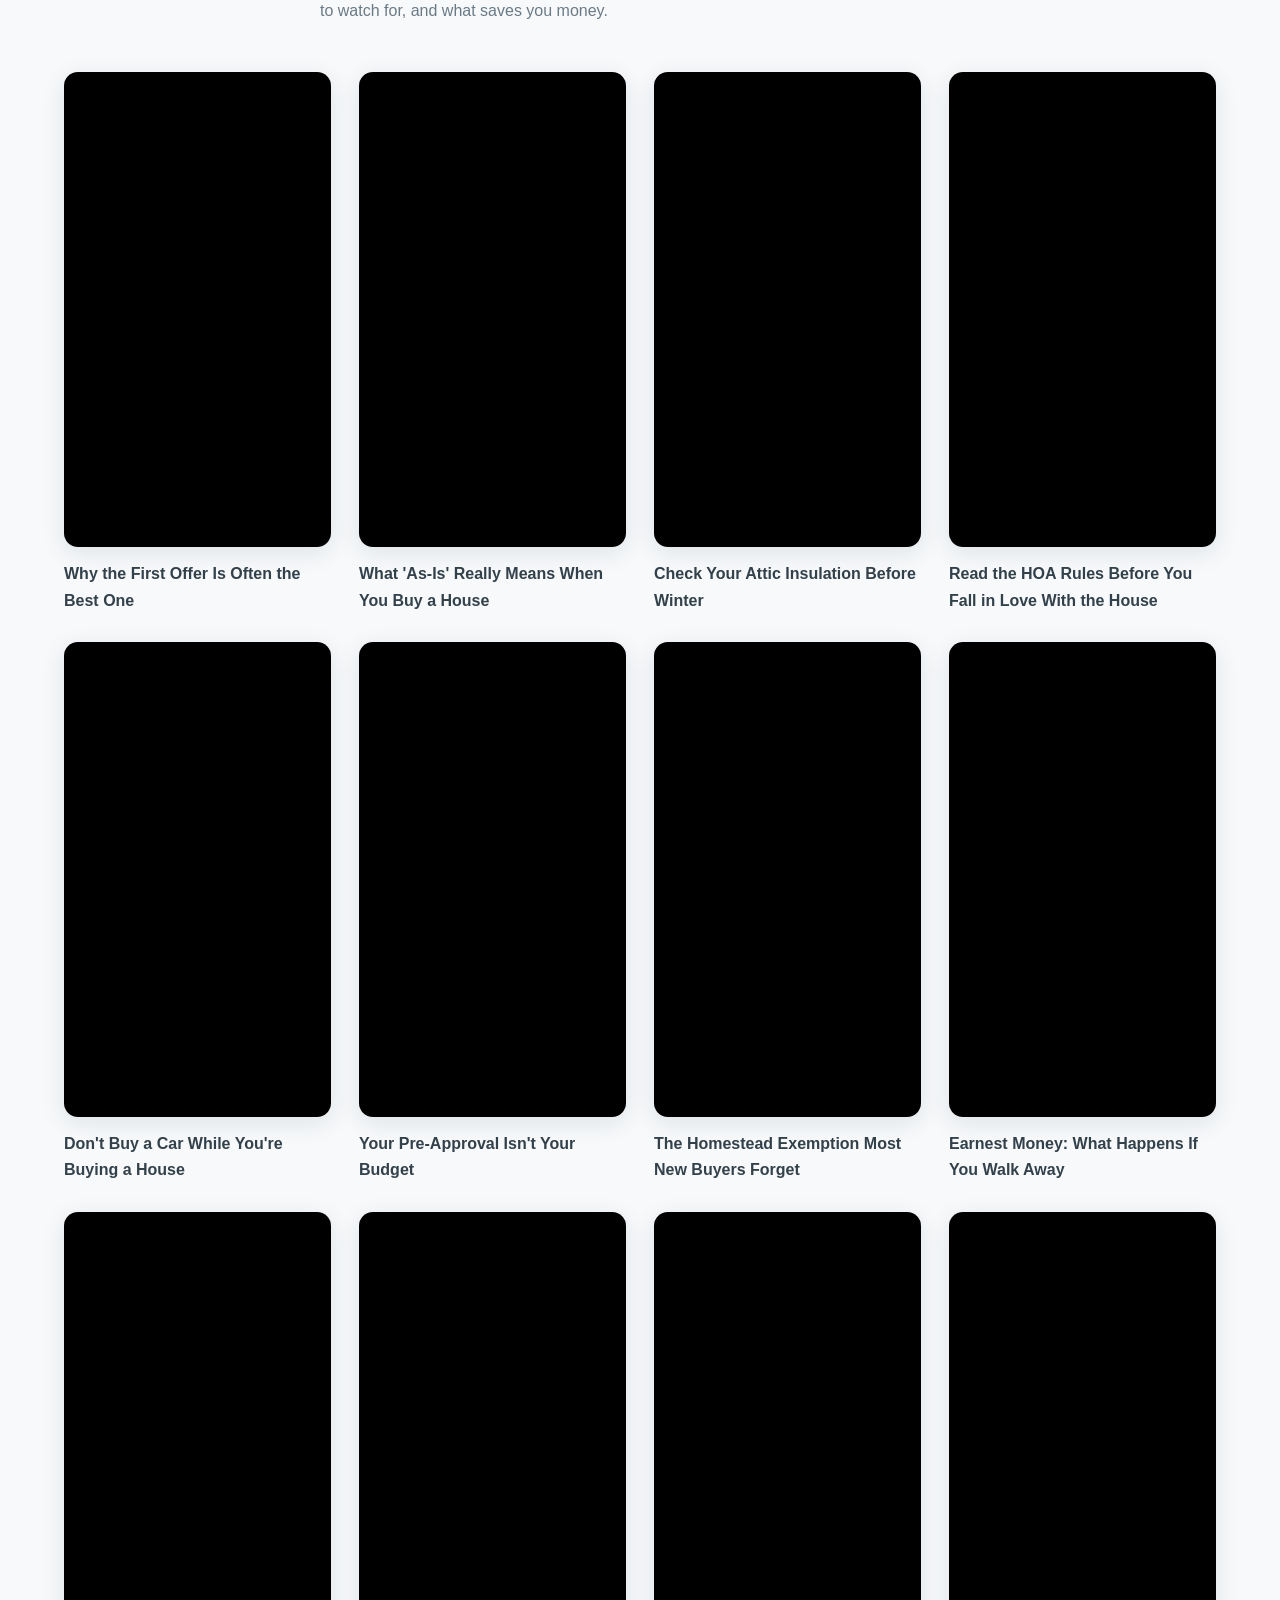
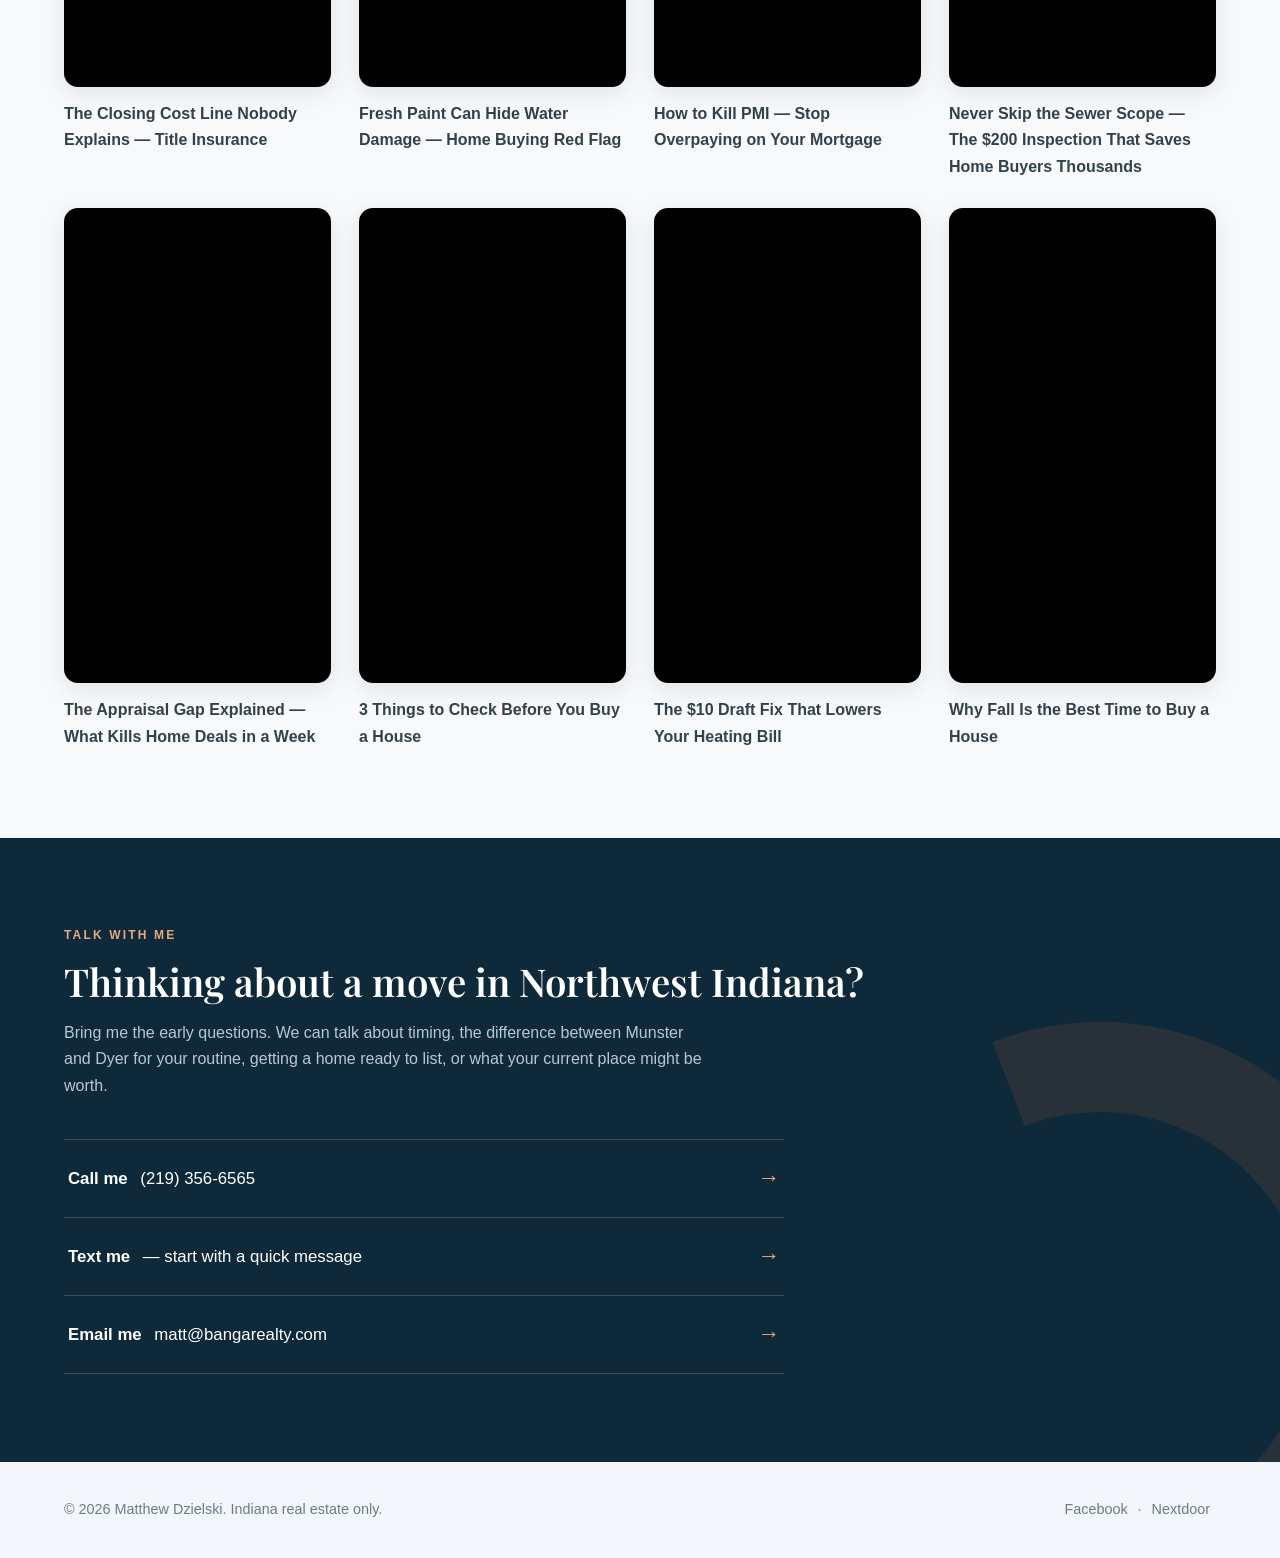
==== commit cfcd2a3f: "Embed Key Moves short-24" ====
--- a/index.html
+++ b/index.html
@@ -1359,6 +1359,12 @@
         <div class="shorts-grid">
           <div class="short-card">
             <div class="short-frame">
+              <iframe src="https://www.youtube.com/embed/Tl0UgvDuQmU" title="Why the First Offer Is Often the Best One" loading="lazy" allow="accelerometer; autoplay; clipboard-write; encrypted-media; gyroscope; picture-in-picture" allowfullscreen></iframe>
+            </div>
+            <p class="short-title">Why the First Offer Is Often the Best One</p>
+          </div>
+          <div class="short-card">
+            <div class="short-frame">
               <iframe src="https://www.youtube.com/embed/q2N8yfgqHvA" title="What 'As-Is' Really Means When You Buy a House" loading="lazy" allow="accelerometer; autoplay; clipboard-write; encrypted-media; gyroscope; picture-in-picture" allowfullscreen></iframe>
             </div>
             <p class="short-title">What 'As-Is' Really Means When You Buy a House</p>
